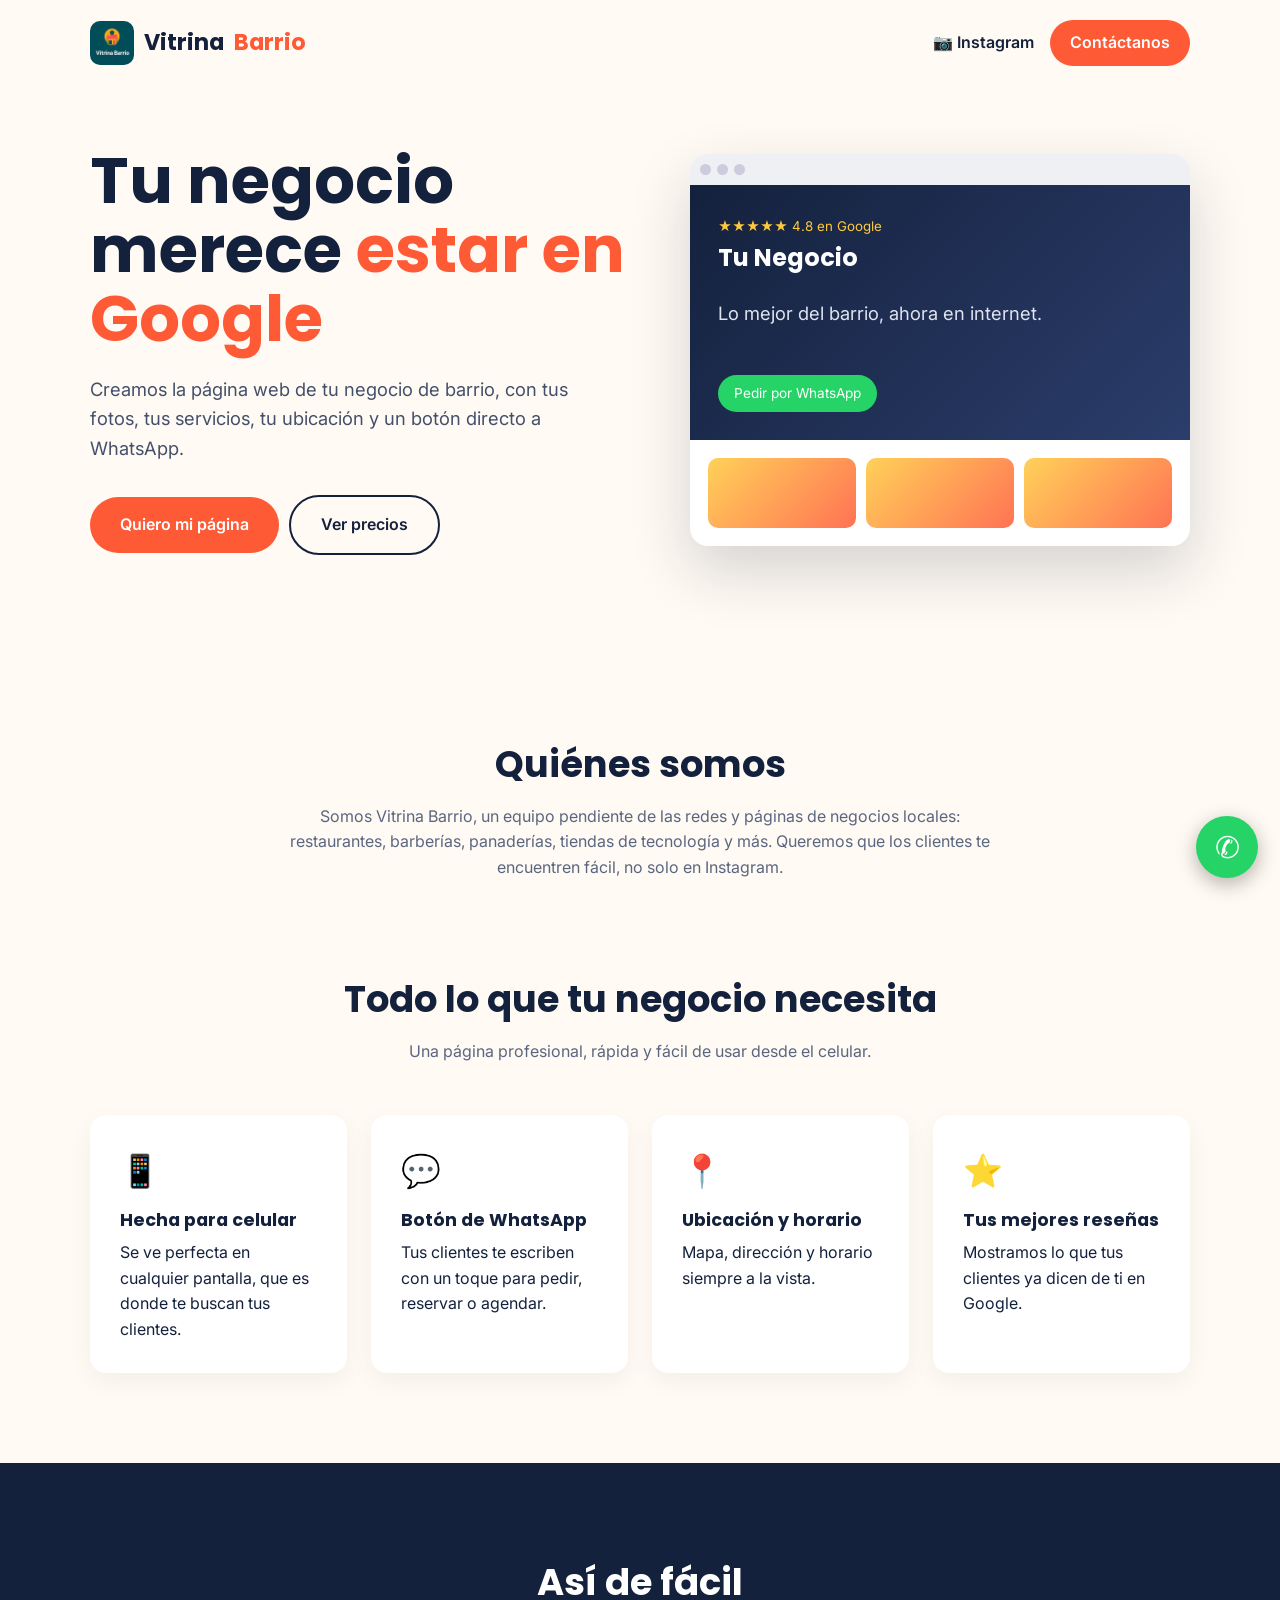
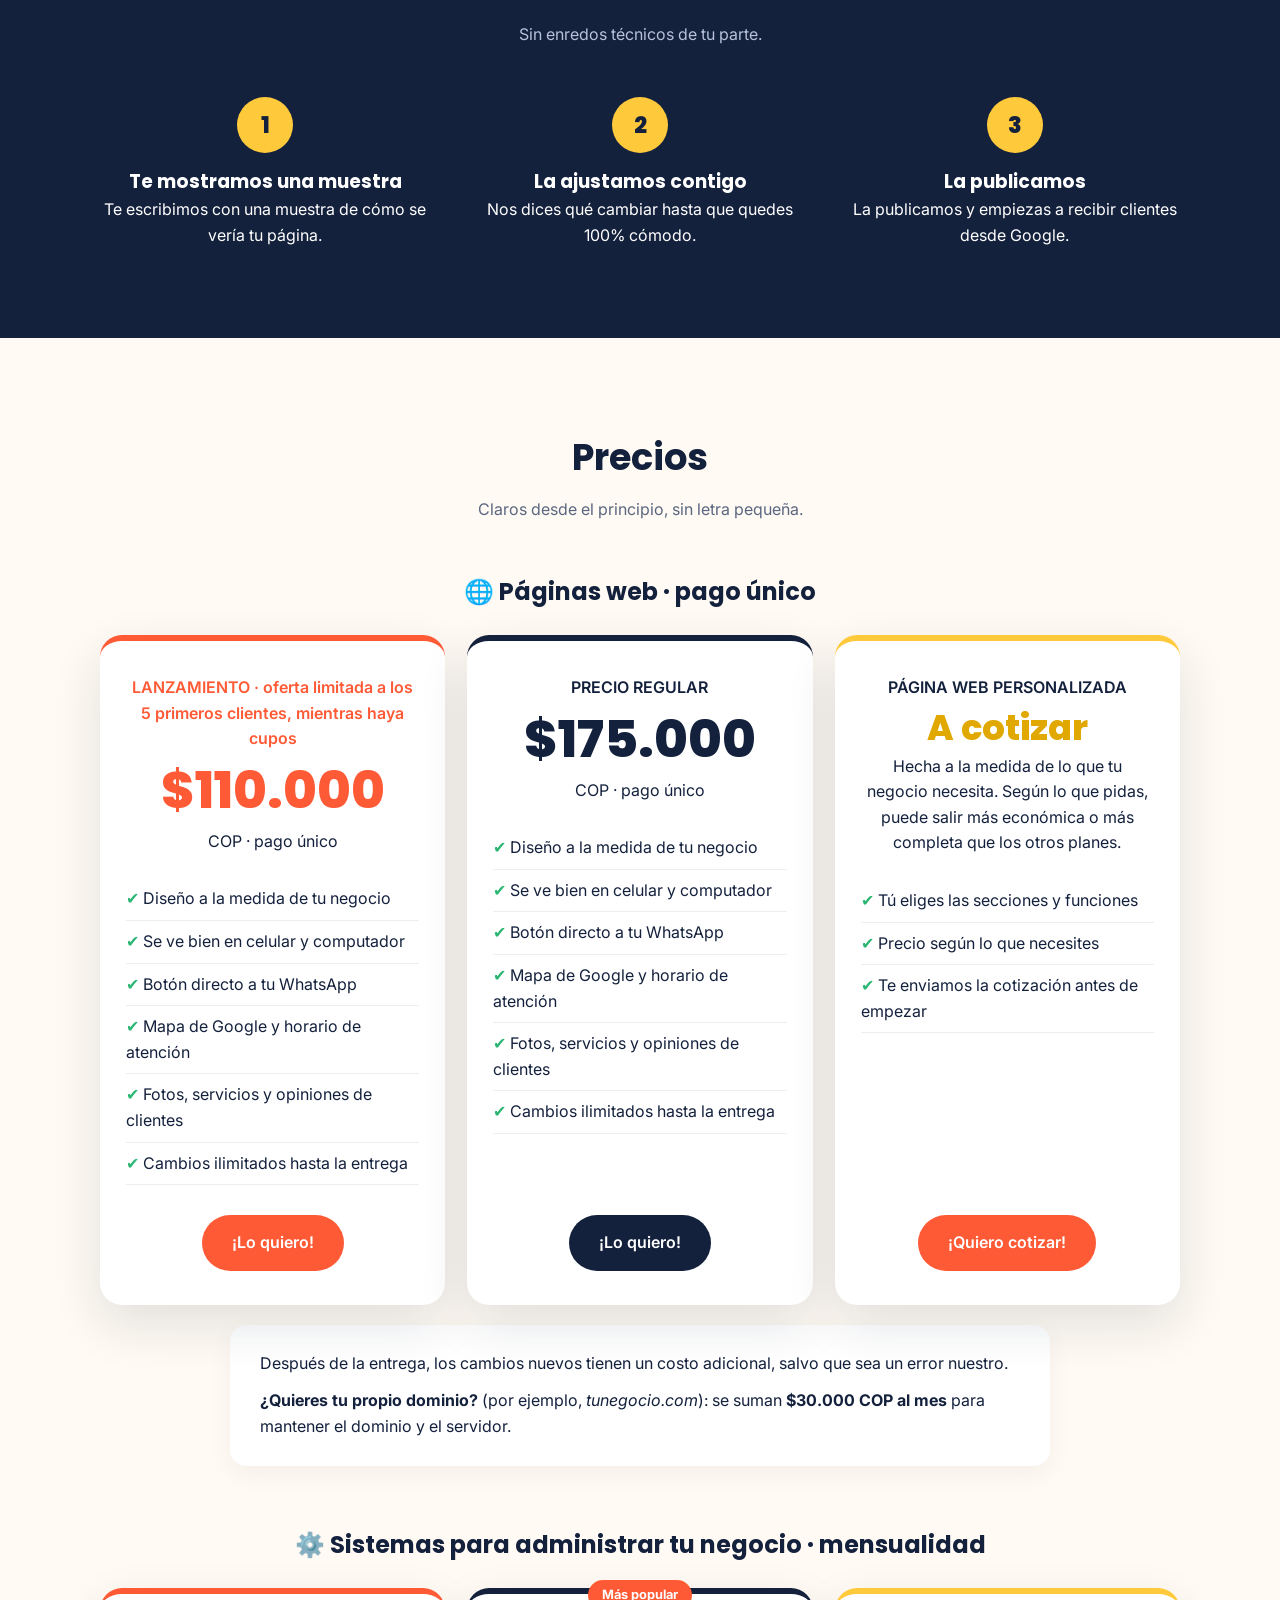
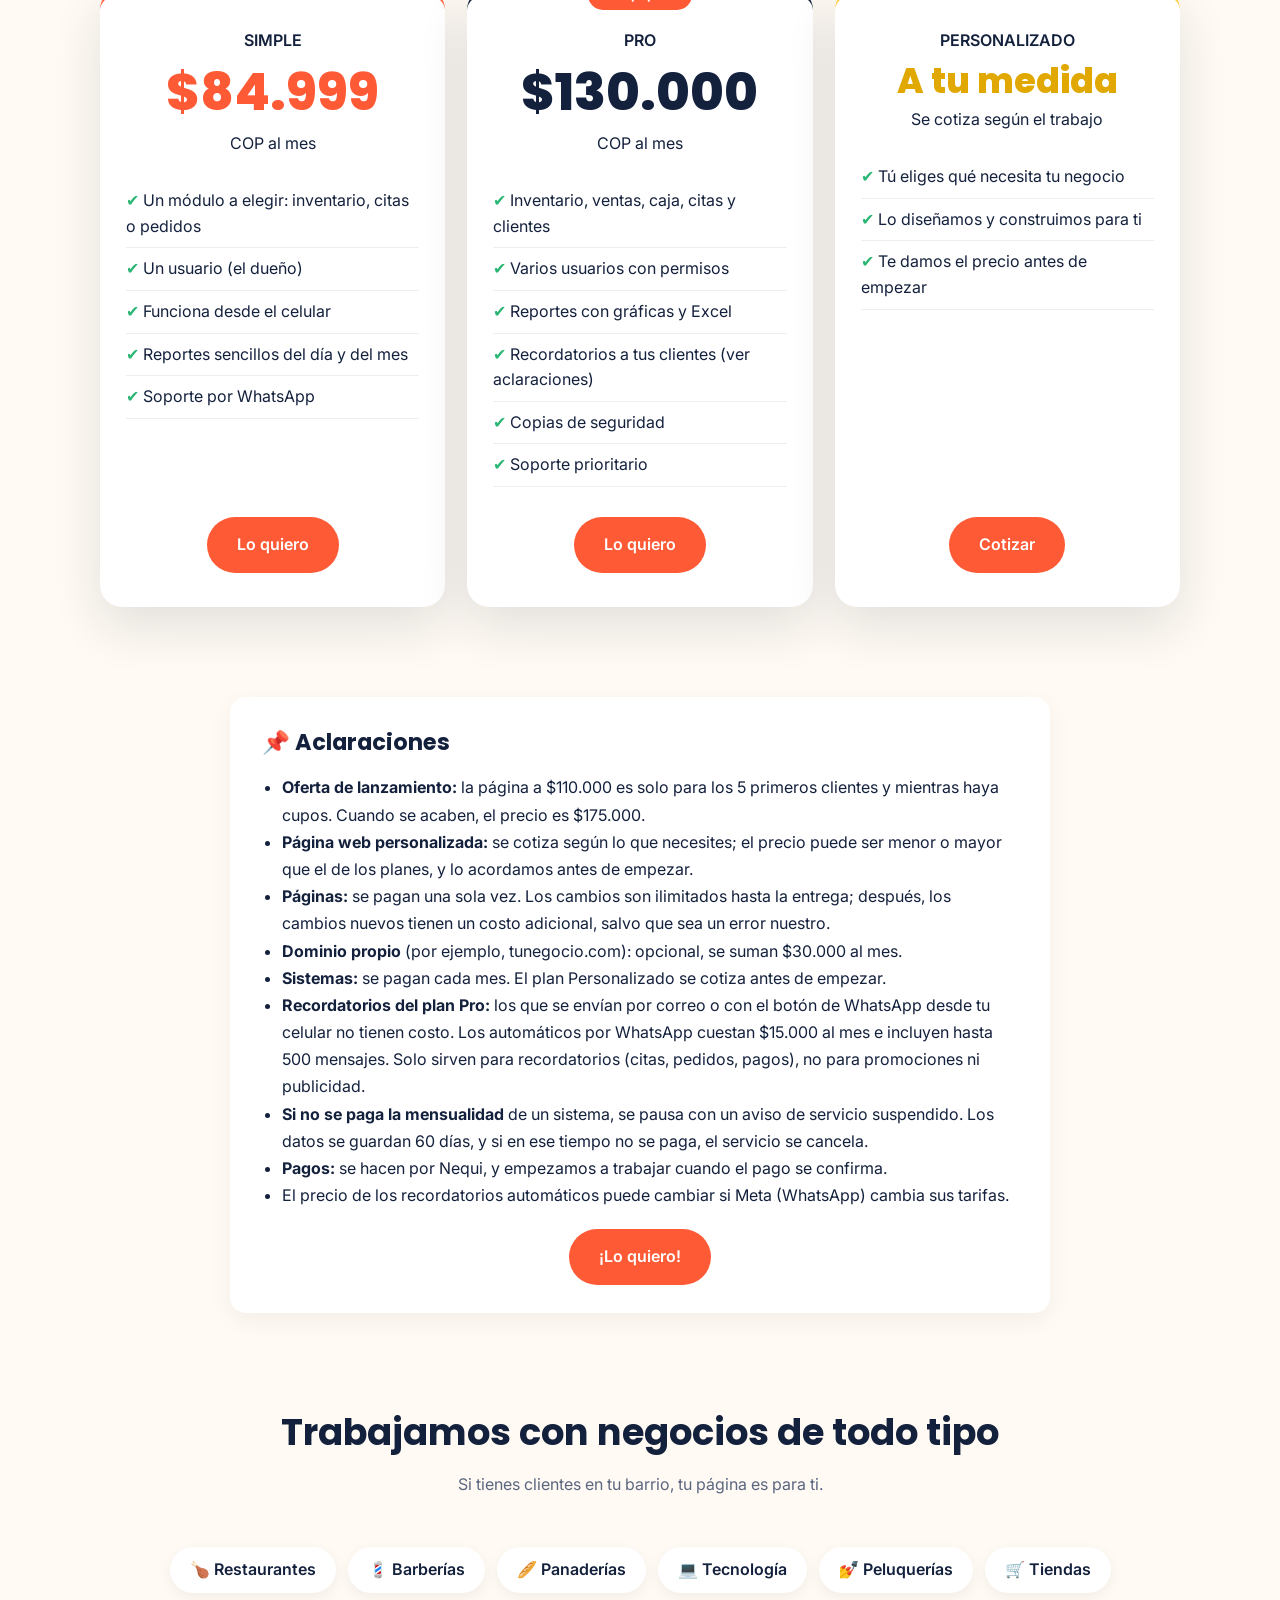
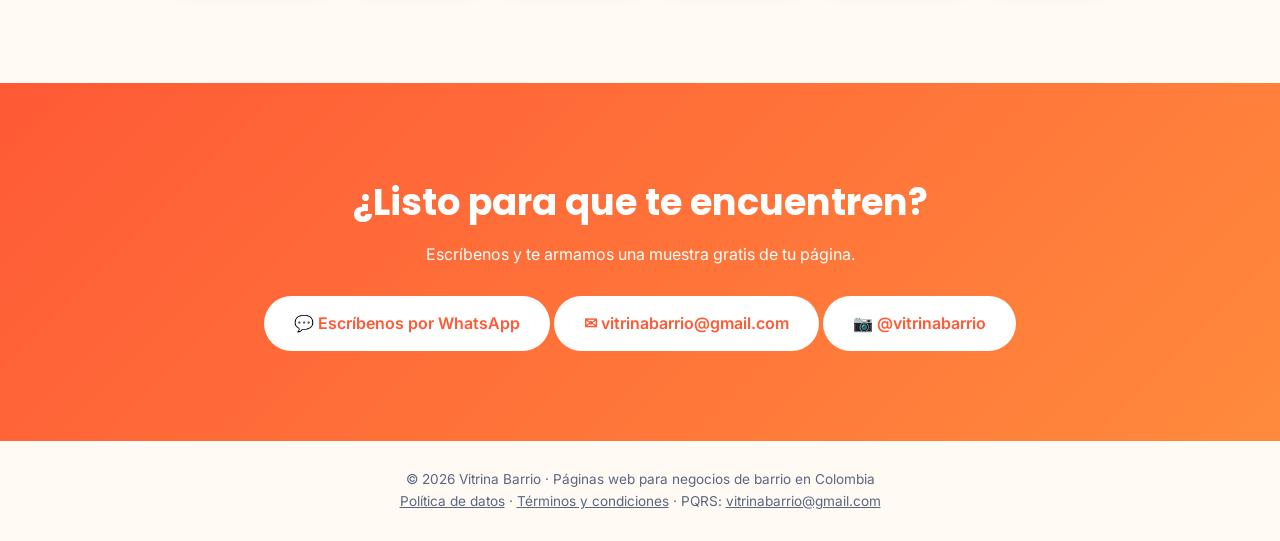
==== index.html @ 3744442f "Agregar plan Página web personalizada (a cotizar)" ====
<!DOCTYPE html><html lang="es"><head><meta charset="utf-8"><meta name="viewport" content="width=device-width,initial-scale=1">
<title>Vitrina Barrio | Páginas web para negocios de barrio</title><link rel="icon" href="[data-uri]">
<link href="https://fonts.googleapis.com/css2?family=Poppins:wght@600;800&family=Inter:wght@400;600&display=swap" rel="stylesheet">
<style>
:root{--p:#ff5a36;--y:#ffc93c;--d:#14213d;--c:#fffaf3}
*{box-sizing:border-box;margin:0;padding:0}body{font-family:Inter,sans-serif;color:var(--d);background:var(--c);line-height:1.6}
h1,h2,h3{font-family:Poppins,sans-serif}
nav{display:flex;justify-content:space-between;align-items:center;padding:20px 7%}nav b{font-family:Poppins;font-size:1.4rem}nav b span{color:var(--p)}
nav a.btn{padding:10px 20px}
.btn{display:inline-block;background:var(--p);color:#fff;padding:15px 30px;border-radius:40px;text-decoration:none;font-weight:600}
.btn.o{background:transparent;color:var(--d);border:2px solid var(--d);margin-left:10px}
.hero{display:grid;grid-template-columns:1.1fr 1fr;gap:50px;align-items:center;padding:60px 7% 90px}
.hero h1{font-size:clamp(2.4rem,5vw,4rem);line-height:1.08}.hero h1 em{font-style:normal;color:var(--p)}
.hero p{font-size:1.15rem;margin:22px 0 32px;color:#44506b;max-width:520px}
.mock{background:#fff;border-radius:18px;box-shadow:0 25px 60px rgba(20,33,61,.18);overflow:hidden}
.bar{background:#eef0f4;padding:10px;display:flex;gap:6px}.bar i{width:11px;height:11px;border-radius:50%;background:#ccd}
.mk{padding:28px;background:linear-gradient(135deg,var(--d),#2b3d6b);color:#fff}.mk h3{font-size:1.5rem}.mk small{color:var(--y)}.mk p{color:#dfe4f0}
.mk .b{display:inline-block;margin-top:14px;background:#25d366;padding:8px 16px;border-radius:20px;font-size:.85rem}
.mrow{display:grid;grid-template-columns:repeat(3,1fr);gap:10px;padding:18px}.mrow div{height:70px;border-radius:10px;background:linear-gradient(135deg,var(--y),var(--p));opacity:.85}
section{padding:90px 7%}h2{font-size:2.3rem;margin-bottom:10px;text-align:center}.sub{text-align:center;color:#5b6680;margin-bottom:50px}
.grid{display:grid;grid-template-columns:repeat(auto-fit,minmax(230px,1fr));gap:24px}
.f{background:#fff;padding:30px;border-radius:16px;box-shadow:0 8px 25px rgba(0,0,0,.05)}.f .ic{font-size:2rem}.f h3{margin:10px 0 6px;font-size:1.1rem}
.steps{background:var(--d);color:#fff}.steps .sub{color:#b8c1d9}.st{text-align:center}.st .n{width:56px;height:56px;margin:0 auto 14px;border-radius:50%;background:var(--y);color:var(--d);font:800 1.4rem Poppins;display:flex;align-items:center;justify-content:center}
.price{max-width:460px;margin:auto;background:#fff;border-radius:22px;padding:44px;text-align:center;box-shadow:0 20px 50px rgba(20,33,61,.12);border-top:6px solid var(--p)}
.price .v{font:800 3.2rem Poppins;color:var(--p)}.price ul{list-style:none;text-align:left;margin:24px 0 30px}.price li{padding:8px 0;border-bottom:1px solid #eee}.price li:before{content:"✔ ";color:#2bb673}
.tags{display:flex;flex-wrap:wrap;gap:12px;justify-content:center}.tags span{background:#fff;padding:10px 20px;border-radius:30px;box-shadow:0 4px 14px rgba(0,0,0,.06);font-weight:600}
.cta{text-align:center;background:linear-gradient(135deg,var(--p),#ff8a3c);color:#fff}.cta h2{color:#fff}.cta .btn{background:#fff;color:var(--p)}
footer{padding:28px 7%;text-align:center;font-size:.85rem;color:#5b6680}
@media(max-width:850px){.hero{grid-template-columns:1fr}}
.sis{display:grid;grid-template-columns:repeat(3,1fr);gap:22px;max-width:1080px;margin:0 auto;align-items:stretch}.sis .price{max-width:none;margin:0;padding:34px 26px;display:flex;flex-direction:column;position:relative}.sis .price ul{flex:1}.sis .price .btn{align-self:center}.pop{position:absolute;top:-14px;left:50%;transform:translateX(-50%);background:var(--p);color:#fff;font-size:.8rem;font-weight:700;padding:5px 14px;border-radius:20px;white-space:nowrap}@media(max-width:860px){.sis{grid-template-columns:1fr;max-width:460px}}
</style></head><body>
<nav><b style="display:flex;align-items:center;gap:10px"><img src="[data-uri]" style="width:44px;height:44px;border-radius:10px">Vitrina<span>Barrio</span></b><span><a href="https://www.instagram.com/vitrinabarrio/" style="margin-right:16px;font-weight:600;color:var(--d);text-decoration:none">📷 Instagram</a><a class="btn" href="https://wa.me/573027742140">Contáctanos</a></span></nav>
<header class="hero"><div><h1>Tu negocio merece <em>estar en Google</em></h1>
<p>Creamos la página web de tu negocio de barrio, con tus fotos, tus servicios, tu ubicación y un botón directo a WhatsApp.</p>
<a class="btn" href="https://wa.me/573027742140?text=Hola%2C%20quiero%20mi%20p%C3%A1gina%20web">Quiero mi página</a><a class="btn o" href="#precios">Ver precios</a></div>
<div class="mock"><div class="bar"><i></i><i></i><i></i></div><div class="mk"><small>★★★★★ 4.8 en Google</small><h3>Tu Negocio</h3><p>Lo mejor del barrio, ahora en internet.</p><span class="b">Pedir por WhatsApp</span></div><div class="mrow"><div></div><div></div><div></div></div></div></header>
<section style="padding-bottom:0"><h2>Quiénes somos</h2><p class="sub" style="max-width:720px;margin:0 auto">Somos Vitrina Barrio, un equipo pendiente de las redes y páginas de negocios locales: restaurantes, barberías, panaderías, tiendas de tecnología y más. Queremos que los clientes te encuentren fácil, no solo en Instagram.</p></section>
<section><h2>Todo lo que tu negocio necesita</h2><p class="sub">Una página profesional, rápida y fácil de usar desde el celular.</p><div class="grid">
<div class="f"><div class="ic">📱</div><h3>Hecha para celular</h3><p>Se ve perfecta en cualquier pantalla, que es donde te buscan tus clientes.</p></div>
<div class="f"><div class="ic">💬</div><h3>Botón de WhatsApp</h3><p>Tus clientes te escriben con un toque para pedir, reservar o agendar.</p></div>
<div class="f"><div class="ic">📍</div><h3>Ubicación y horario</h3><p>Mapa, dirección y horario siempre a la vista.</p></div>
<div class="f"><div class="ic">⭐</div><h3>Tus mejores reseñas</h3><p>Mostramos lo que tus clientes ya dicen de ti en Google.</p></div></div></section>
<section id="como" class="steps"><h2>Así de fácil</h2><p class="sub">Sin enredos técnicos de tu parte.</p><div class="grid">
<div class="st"><div class="n">1</div><h3>Te mostramos una muestra</h3><p>Te escribimos con una muestra de cómo se vería tu página.</p></div>
<div class="st"><div class="n">2</div><h3>La ajustamos contigo</h3><p>Nos dices qué cambiar hasta que quedes 100% cómodo.</p></div>
<div class="st"><div class="n">3</div><h3>La publicamos</h3><p>La publicamos y empiezas a recibir clientes desde Google.</p></div></div></section>
<section id="precios"><h2>Precios</h2><p class="sub">Claros desde el principio, sin letra pequeña.</p>
<h3 style="text-align:center;font-size:1.5rem;margin-bottom:24px">🌐 Páginas web · pago único</h3>
<div class="sis" style="margin:0 auto 20px">
<div class="price"><p style="font-weight:600;color:#ff5a36">LANZAMIENTO · oferta limitada a los 5 primeros clientes, mientras haya cupos</p><div class="v">$110.000</div><p>COP · pago único</p><ul><li>Diseño a la medida de tu negocio</li><li>Se ve bien en celular y computador</li><li>Botón directo a tu WhatsApp</li><li>Mapa de Google y horario de atención</li><li>Fotos, servicios y opiniones de clientes</li><li>Cambios ilimitados hasta la entrega</li></ul><a class="btn" href="https://wa.me/573027742140?text=Hola%2C%20quiero%20la%20p%C3%A1gina%20web%20de%20lanzamiento%20de%20%24110.000">¡Lo quiero!</a></div>
<div class="price" style="border-top-color:#14213d"><p style="font-weight:600">PRECIO REGULAR</p><div class="v" style="color:#14213d">$175.000</div><p>COP · pago único</p><ul><li>Diseño a la medida de tu negocio</li><li>Se ve bien en celular y computador</li><li>Botón directo a tu WhatsApp</li><li>Mapa de Google y horario de atención</li><li>Fotos, servicios y opiniones de clientes</li><li>Cambios ilimitados hasta la entrega</li></ul><a class="btn" style="background:#14213d" href="https://wa.me/573027742140?text=Hola%2C%20quiero%20la%20p%C3%A1gina%20web%20de%20%24175.000">¡Lo quiero!</a></div><div class="price" style="border-top-color:#ffc93c"><p style="font-weight:600">PÁGINA WEB PERSONALIZADA</p><div class="v" style="color:#e0a800;font-size:2.2rem">A cotizar</div><p>Hecha a la medida de lo que tu negocio necesita. Según lo que pidas, puede salir más económica o más completa que los otros planes.</p><ul><li>Tú eliges las secciones y funciones</li><li>Precio según lo que necesites</li><li>Te enviamos la cotización antes de empezar</li></ul><a class="btn" href="https://wa.me/573027742140?text=Hola%2C%20quiero%20cotizar%20una%20p%C3%A1gina%20web%20personalizada%20para%20mi%20negocio">¡Quiero cotizar!</a></div></div>
<div style="max-width:820px;margin:0 auto 60px;background:#fff;border-radius:16px;padding:26px 30px;box-shadow:0 8px 25px rgba(0,0,0,.05)">
<p>Después de la entrega, los cambios nuevos tienen un costo adicional, salvo que sea un error nuestro.</p>
<p style="margin-top:12px"><b>¿Quieres tu propio dominio?</b> (por ejemplo, <i>tunegocio.com</i>): se suman <b>$30.000 COP al mes</b> para mantener el dominio y el servidor.</p></div>
<h3 style="text-align:center;font-size:1.5rem;margin:0 0 24px">⚙️ Sistemas para administrar tu negocio · mensualidad</h3>
<div class="sis">
<div class="price"><p style="font-weight:600">SIMPLE</p><div class="v">$84.999</div><p>COP al mes</p><ul><li>Un módulo a elegir: inventario, citas o pedidos</li><li>Un usuario (el dueño)</li><li>Funciona desde el celular</li><li>Reportes sencillos del día y del mes</li><li>Soporte por WhatsApp</li></ul><a class="btn" href="https://wa.me/573027742140?text=Hola%2C%20quiero%20el%20sistema%20Simple">Lo quiero</a></div>
<div class="price pro" style="border-top-color:#14213d"><span class="pop">Más popular</span><p style="font-weight:600">PRO</p><div class="v" style="color:#14213d">$130.000</div><p>COP al mes</p><ul><li>Inventario, ventas, caja, citas y clientes</li><li>Varios usuarios con permisos</li><li>Reportes con gráficas y Excel</li><li>Recordatorios a tus clientes (ver aclaraciones)</li><li>Copias de seguridad</li><li>Soporte prioritario</li></ul><a class="btn" href="https://wa.me/573027742140?text=Hola%2C%20quiero%20el%20sistema%20Pro">Lo quiero</a></div>
<div class="price" style="border-top-color:#ffc93c"><p style="font-weight:600">PERSONALIZADO</p><div class="v" style="color:#e0a800;font-size:2.2rem">A tu medida</div><p>Se cotiza según el trabajo</p><ul><li>Tú eliges qué necesita tu negocio</li><li>Lo diseñamos y construimos para ti</li><li>Te damos el precio antes de empezar</li></ul><a class="btn" href="https://wa.me/573027742140?text=Hola%2C%20quiero%20un%20sistema%20personalizado">Cotizar</a></div>
</div></section>
<section id="aclaraciones" style="padding-top:0"><div style="max-width:820px;margin:0 auto;background:#fff;border-radius:16px;padding:28px 32px;box-shadow:0 8px 25px rgba(0,0,0,.05)">
<h3 style="font-size:1.4rem;margin-bottom:14px">📌 Aclaraciones</h3><ul style="padding-left:20px;line-height:1.7">
<li><b>Oferta de lanzamiento:</b> la página a $110.000 es solo para los 5 primeros clientes y mientras haya cupos. Cuando se acaben, el precio es $175.000.</li>
<li><b>Página web personalizada:</b> se cotiza según lo que necesites; el precio puede ser menor o mayor que el de los planes, y lo acordamos antes de empezar.</li>
<li><b>Páginas:</b> se pagan una sola vez. Los cambios son ilimitados hasta la entrega; después, los cambios nuevos tienen un costo adicional, salvo que sea un error nuestro.</li>
<li><b>Dominio propio</b> (por ejemplo, tunegocio.com): opcional, se suman $30.000 al mes.</li>
<li><b>Sistemas:</b> se pagan cada mes. El plan Personalizado se cotiza antes de empezar.</li>
<li><b>Recordatorios del plan Pro:</b> los que se envían por correo o con el botón de WhatsApp desde tu celular no tienen costo. Los automáticos por WhatsApp cuestan $15.000 al mes e incluyen hasta 500 mensajes. Solo sirven para recordatorios (citas, pedidos, pagos), no para promociones ni publicidad.</li>
<li><b>Si no se paga la mensualidad</b> de un sistema, se pausa con un aviso de servicio suspendido. Los datos se guardan 60 días, y si en ese tiempo no se paga, el servicio se cancela.</li>
<li><b>Pagos:</b> se hacen por Nequi, y empezamos a trabajar cuando el pago se confirma.</li>
<li>El precio de los recordatorios automáticos puede cambiar si Meta (WhatsApp) cambia sus tarifas.</li>
</ul><div style="text-align:center;margin-top:20px"><a class="btn" href="https://wa.me/573027742140?text=Hola%2C%20quiero%20mi%20p%C3%A1gina%20web">¡Lo quiero!</a></div></div></section>

<section style="padding-top:0"><h2>Trabajamos con negocios de todo tipo</h2><p class="sub">Si tienes clientes en tu barrio, tu página es para ti.</p><div class="tags">
<span>🍗 Restaurantes</span><span>💈 Barberías</span><span>🥖 Panaderías</span><span>💻 Tecnología</span><span>💅 Peluquerías</span><span>🛒 Tiendas</span></div></section>
<section class="cta"><h2>¿Listo para que te encuentren?</h2><p style="margin:10px 0 28px">Escríbenos y te armamos una muestra gratis de tu página.</p><a class="btn" href="https://wa.me/573027742140?text=Hola%2C%20quiero%20mi%20p%C3%A1gina%20web">💬 Escríbenos por WhatsApp</a> <a class="btn" href="mailto:vitrinabarrio@gmail.com">✉ vitrinabarrio@gmail.com</a> <a class="btn" href="https://www.instagram.com/vitrinabarrio/">📷 @vitrinabarrio</a></section>
<footer>© 2026 Vitrina Barrio · Páginas web para negocios de barrio en Colombia<br><a href="privacidad.html" style="color:inherit">Política de datos</a> · <a href="terminos.html" style="color:inherit">Términos y condiciones</a> · PQRS: <a href="mailto:vitrinabarrio@gmail.com" style="color:inherit">vitrinabarrio@gmail.com</a></footer>
<a href="https://wa.me/573027742140?text=Hola%2C%20quiero%20mi%20p%C3%A1gina%20web" aria-label="WhatsApp" style="position:fixed;right:22px;bottom:22px;background:#25d366;color:#fff;width:62px;height:62px;border-radius:50%;display:flex;align-items:center;justify-content:center;font-size:30px;text-decoration:none;box-shadow:0 6px 20px rgba(0,0,0,.3)">✆</a></body></html>
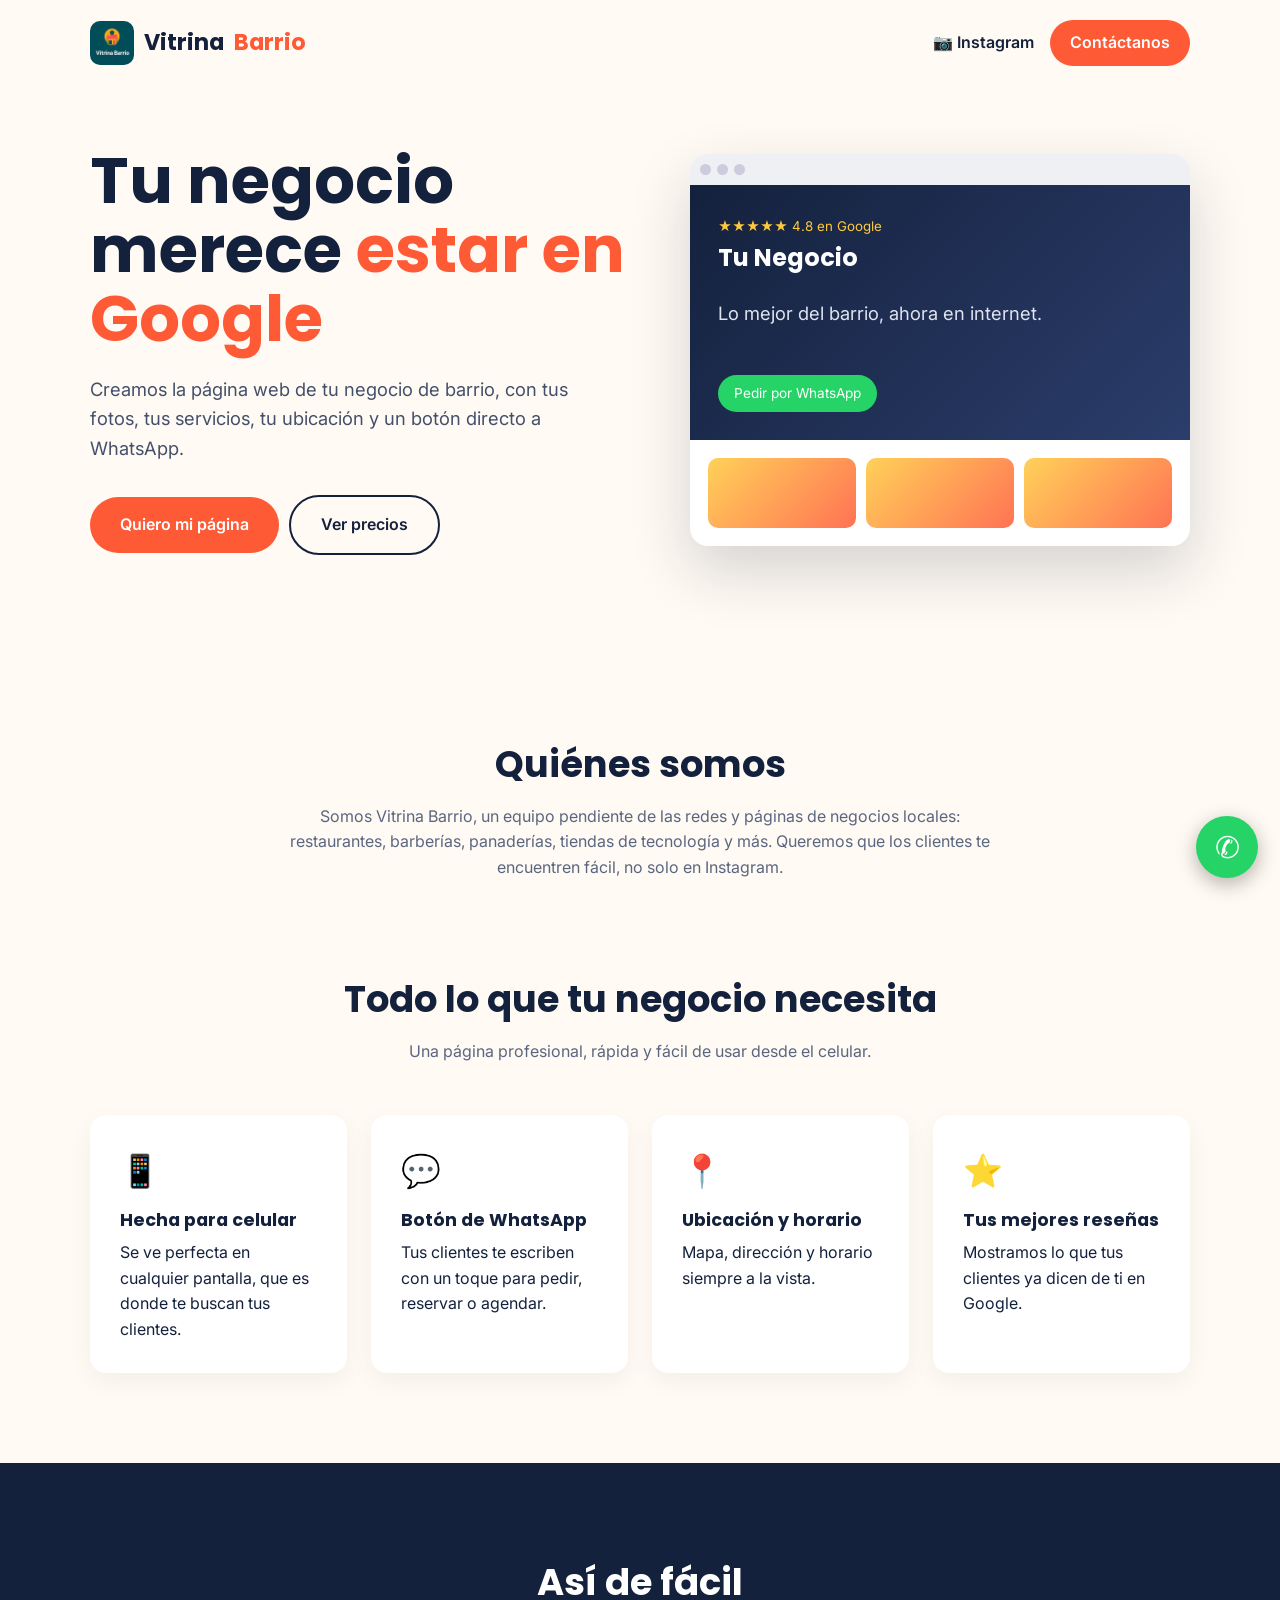
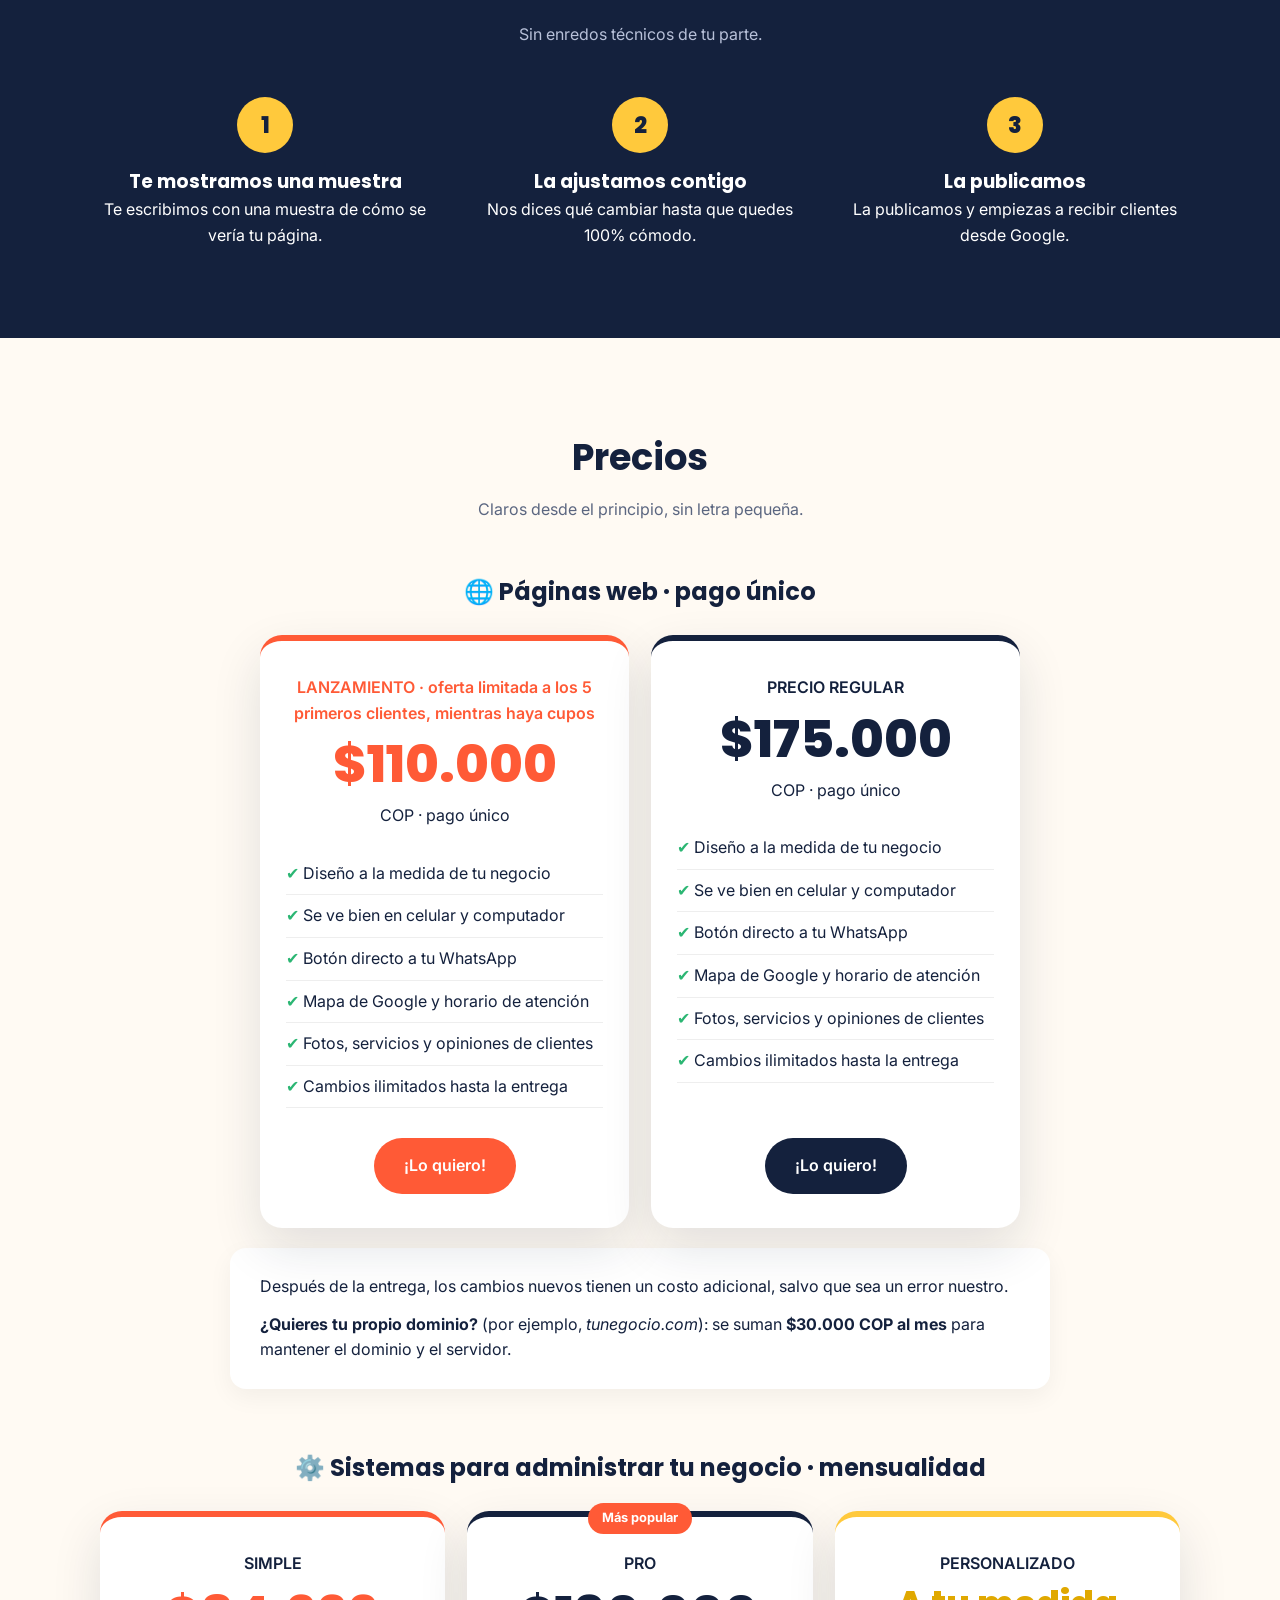
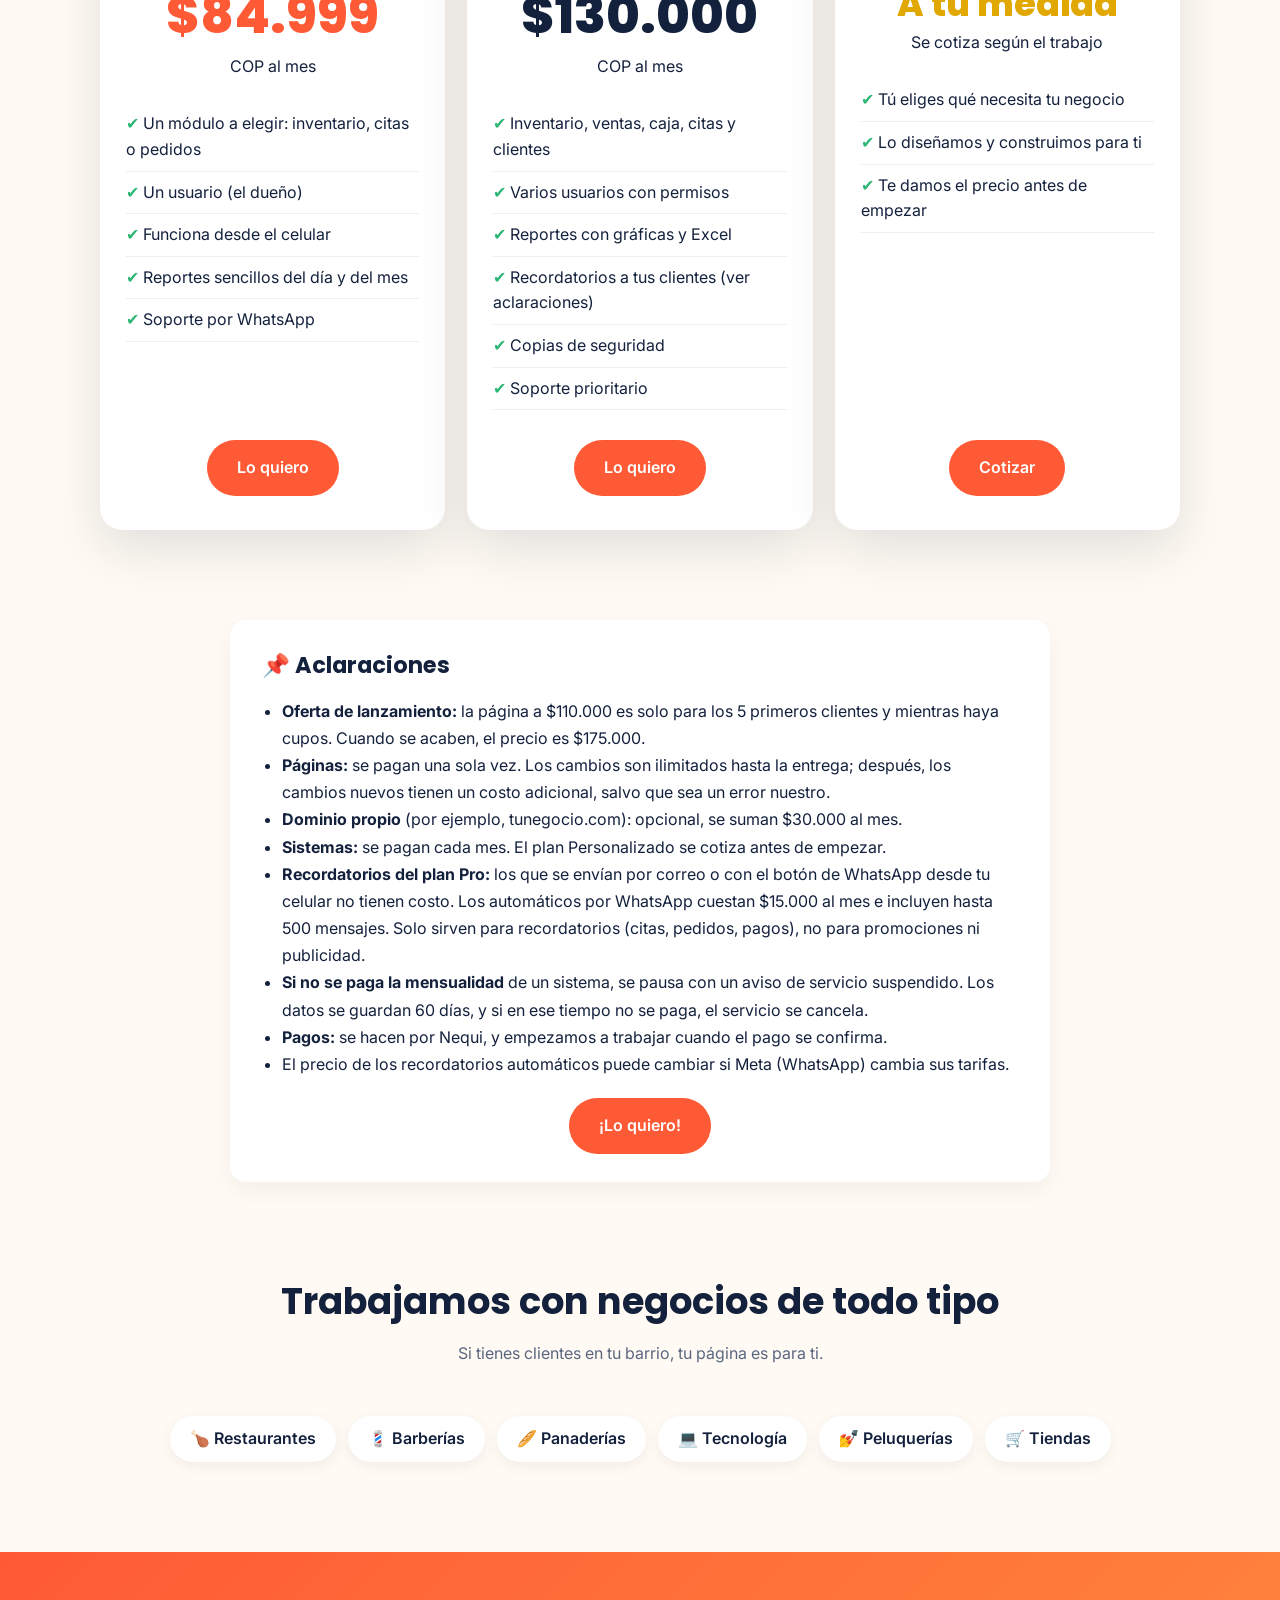
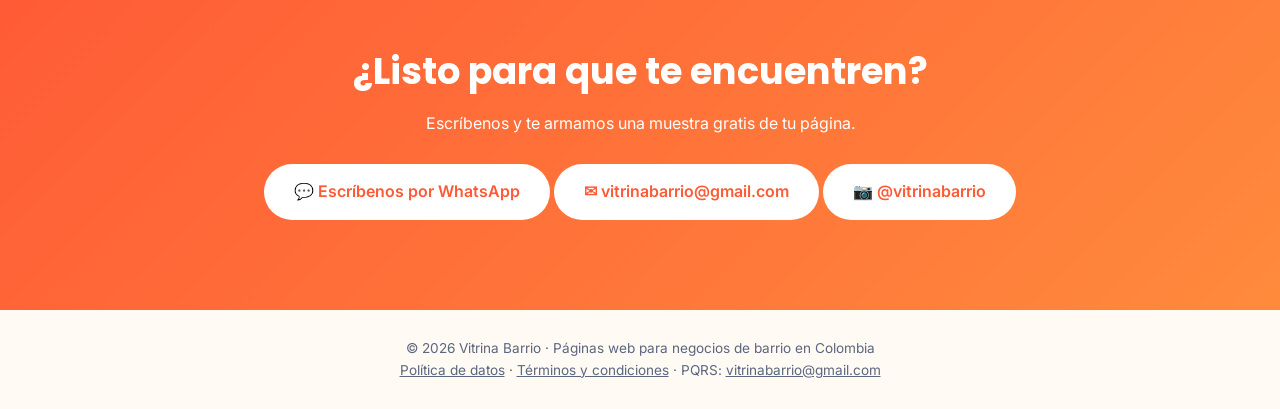
==== commit a45894c2: "Quitar plan 'Página web personalizada' y ajustar precios web a 2 columnas" ====
--- a/index.html
+++ b/index.html
@@ -27,7 +27,7 @@
 .cta{text-align:center;background:linear-gradient(135deg,var(--p),#ff8a3c);color:#fff}.cta h2{color:#fff}.cta .btn{background:#fff;color:var(--p)}
 footer{padding:28px 7%;text-align:center;font-size:.85rem;color:#5b6680}
 @media(max-width:850px){.hero{grid-template-columns:1fr}}
-.sis{display:grid;grid-template-columns:repeat(3,1fr);gap:22px;max-width:1080px;margin:0 auto;align-items:stretch}.sis .price{max-width:none;margin:0;padding:34px 26px;display:flex;flex-direction:column;position:relative}.sis .price ul{flex:1}.sis .price .btn{align-self:center}.pop{position:absolute;top:-14px;left:50%;transform:translateX(-50%);background:var(--p);color:#fff;font-size:.8rem;font-weight:700;padding:5px 14px;border-radius:20px;white-space:nowrap}@media(max-width:860px){.sis{grid-template-columns:1fr;max-width:460px}}
+.sis{display:grid;grid-template-columns:repeat(3,1fr);gap:22px;max-width:1080px;margin:0 auto;align-items:stretch}.sis .price{max-width:none;margin:0;padding:34px 26px;display:flex;flex-direction:column;position:relative}.sis .price ul{flex:1}.sis .price .btn{align-self:center}.pop{position:absolute;top:-14px;left:50%;transform:translateX(-50%);background:var(--p);color:#fff;font-size:.8rem;font-weight:700;padding:5px 14px;border-radius:20px;white-space:nowrap}.sis2{grid-template-columns:repeat(2,1fr);max-width:760px}@media(max-width:860px){.sis,.sis2{grid-template-columns:1fr;max-width:460px}}
 </style></head><body>
 <nav><b style="display:flex;align-items:center;gap:10px"><img src="[data-uri]" style="width:44px;height:44px;border-radius:10px">Vitrina<span>Barrio</span></b><span><a href="https://www.instagram.com/vitrinabarrio/" style="margin-right:16px;font-weight:600;color:var(--d);text-decoration:none">📷 Instagram</a><a class="btn" href="https://wa.me/573027742140">Contáctanos</a></span></nav>
 <header class="hero"><div><h1>Tu negocio merece <em>estar en Google</em></h1>
@@ -46,9 +46,9 @@
 <div class="st"><div class="n">3</div><h3>La publicamos</h3><p>La publicamos y empiezas a recibir clientes desde Google.</p></div></div></section>
 <section id="precios"><h2>Precios</h2><p class="sub">Claros desde el principio, sin letra pequeña.</p>
 <h3 style="text-align:center;font-size:1.5rem;margin-bottom:24px">🌐 Páginas web · pago único</h3>
-<div class="sis" style="margin:0 auto 20px">
+<div class="sis sis2" style="margin:0 auto 20px">
 <div class="price"><p style="font-weight:600;color:#ff5a36">LANZAMIENTO · oferta limitada a los 5 primeros clientes, mientras haya cupos</p><div class="v">$110.000</div><p>COP · pago único</p><ul><li>Diseño a la medida de tu negocio</li><li>Se ve bien en celular y computador</li><li>Botón directo a tu WhatsApp</li><li>Mapa de Google y horario de atención</li><li>Fotos, servicios y opiniones de clientes</li><li>Cambios ilimitados hasta la entrega</li></ul><a class="btn" href="https://wa.me/573027742140?text=Hola%2C%20quiero%20la%20p%C3%A1gina%20web%20de%20lanzamiento%20de%20%24110.000">¡Lo quiero!</a></div>
-<div class="price" style="border-top-color:#14213d"><p style="font-weight:600">PRECIO REGULAR</p><div class="v" style="color:#14213d">$175.000</div><p>COP · pago único</p><ul><li>Diseño a la medida de tu negocio</li><li>Se ve bien en celular y computador</li><li>Botón directo a tu WhatsApp</li><li>Mapa de Google y horario de atención</li><li>Fotos, servicios y opiniones de clientes</li><li>Cambios ilimitados hasta la entrega</li></ul><a class="btn" style="background:#14213d" href="https://wa.me/573027742140?text=Hola%2C%20quiero%20la%20p%C3%A1gina%20web%20de%20%24175.000">¡Lo quiero!</a></div><div class="price" style="border-top-color:#ffc93c"><p style="font-weight:600">PÁGINA WEB PERSONALIZADA</p><div class="v" style="color:#e0a800;font-size:2.2rem">A cotizar</div><p>Hecha a la medida de lo que tu negocio necesita. Según lo que pidas, puede salir más económica o más completa que los otros planes.</p><ul><li>Tú eliges las secciones y funciones</li><li>Precio según lo que necesites</li><li>Te enviamos la cotización antes de empezar</li></ul><a class="btn" href="https://wa.me/573027742140?text=Hola%2C%20quiero%20cotizar%20una%20p%C3%A1gina%20web%20personalizada%20para%20mi%20negocio">¡Quiero cotizar!</a></div></div>
+<div class="price" style="border-top-color:#14213d"><p style="font-weight:600">PRECIO REGULAR</p><div class="v" style="color:#14213d">$175.000</div><p>COP · pago único</p><ul><li>Diseño a la medida de tu negocio</li><li>Se ve bien en celular y computador</li><li>Botón directo a tu WhatsApp</li><li>Mapa de Google y horario de atención</li><li>Fotos, servicios y opiniones de clientes</li><li>Cambios ilimitados hasta la entrega</li></ul><a class="btn" style="background:#14213d" href="https://wa.me/573027742140?text=Hola%2C%20quiero%20la%20p%C3%A1gina%20web%20de%20%24175.000">¡Lo quiero!</a></div></div>
 <div style="max-width:820px;margin:0 auto 60px;background:#fff;border-radius:16px;padding:26px 30px;box-shadow:0 8px 25px rgba(0,0,0,.05)">
 <p>Después de la entrega, los cambios nuevos tienen un costo adicional, salvo que sea un error nuestro.</p>
 <p style="margin-top:12px"><b>¿Quieres tu propio dominio?</b> (por ejemplo, <i>tunegocio.com</i>): se suman <b>$30.000 COP al mes</b> para mantener el dominio y el servidor.</p></div>
@@ -61,7 +61,6 @@
 <section id="aclaraciones" style="padding-top:0"><div style="max-width:820px;margin:0 auto;background:#fff;border-radius:16px;padding:28px 32px;box-shadow:0 8px 25px rgba(0,0,0,.05)">
 <h3 style="font-size:1.4rem;margin-bottom:14px">📌 Aclaraciones</h3><ul style="padding-left:20px;line-height:1.7">
 <li><b>Oferta de lanzamiento:</b> la página a $110.000 es solo para los 5 primeros clientes y mientras haya cupos. Cuando se acaben, el precio es $175.000.</li>
-<li><b>Página web personalizada:</b> se cotiza según lo que necesites; el precio puede ser menor o mayor que el de los planes, y lo acordamos antes de empezar.</li>
 <li><b>Páginas:</b> se pagan una sola vez. Los cambios son ilimitados hasta la entrega; después, los cambios nuevos tienen un costo adicional, salvo que sea un error nuestro.</li>
 <li><b>Dominio propio</b> (por ejemplo, tunegocio.com): opcional, se suman $30.000 al mes.</li>
 <li><b>Sistemas:</b> se pagan cada mes. El plan Personalizado se cotiza antes de empezar.</li>
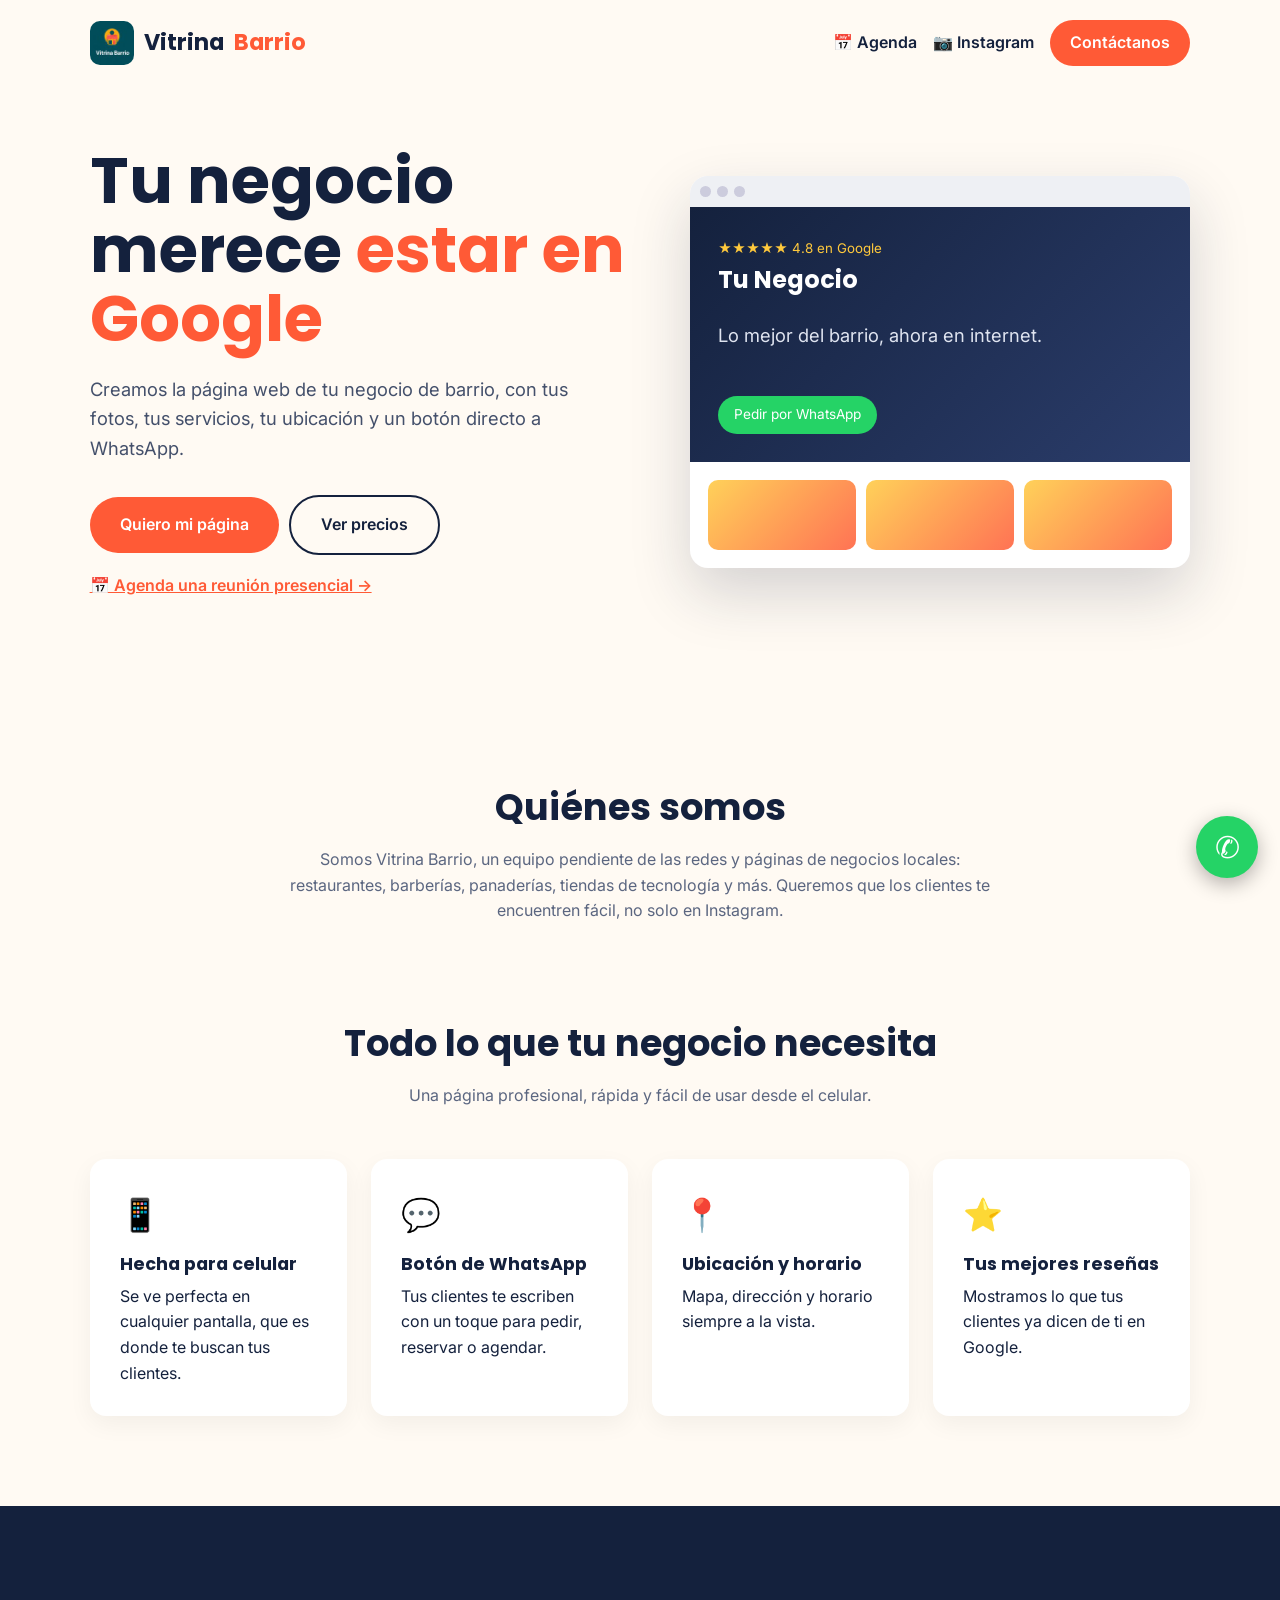
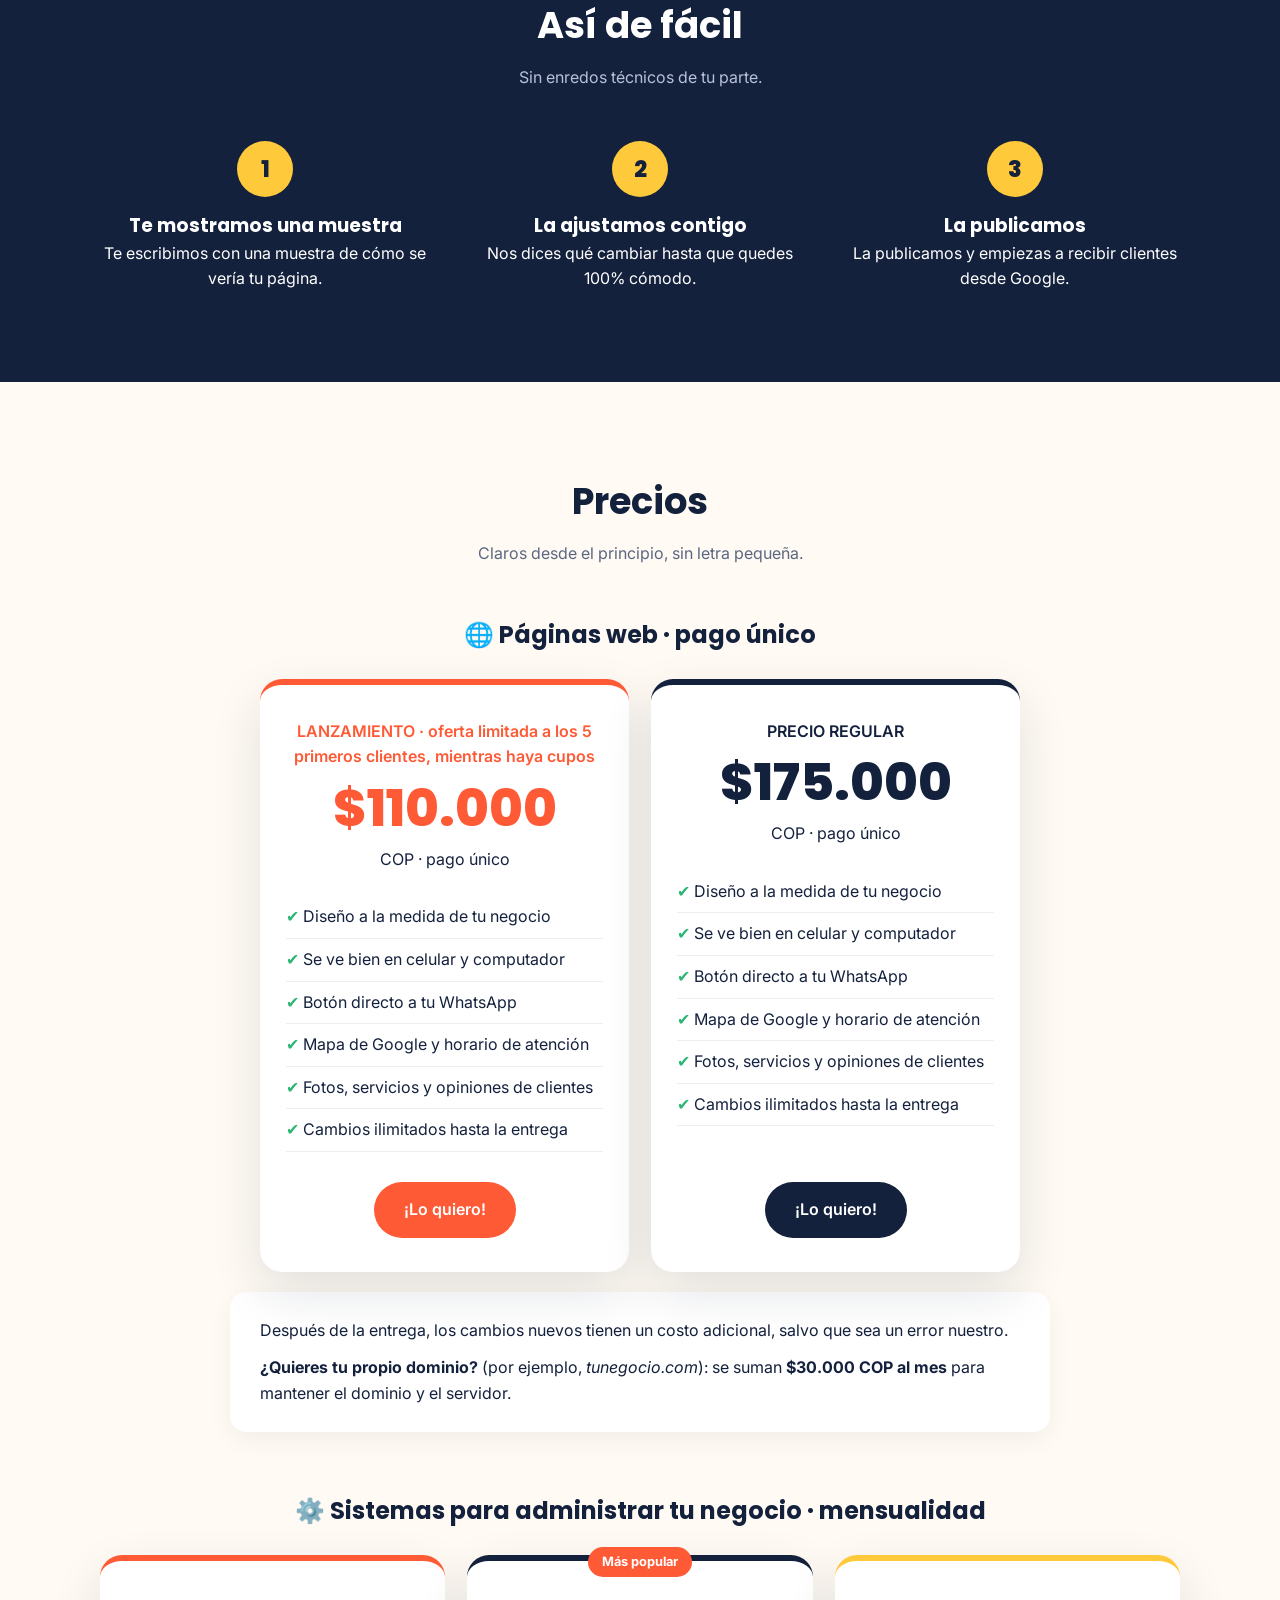
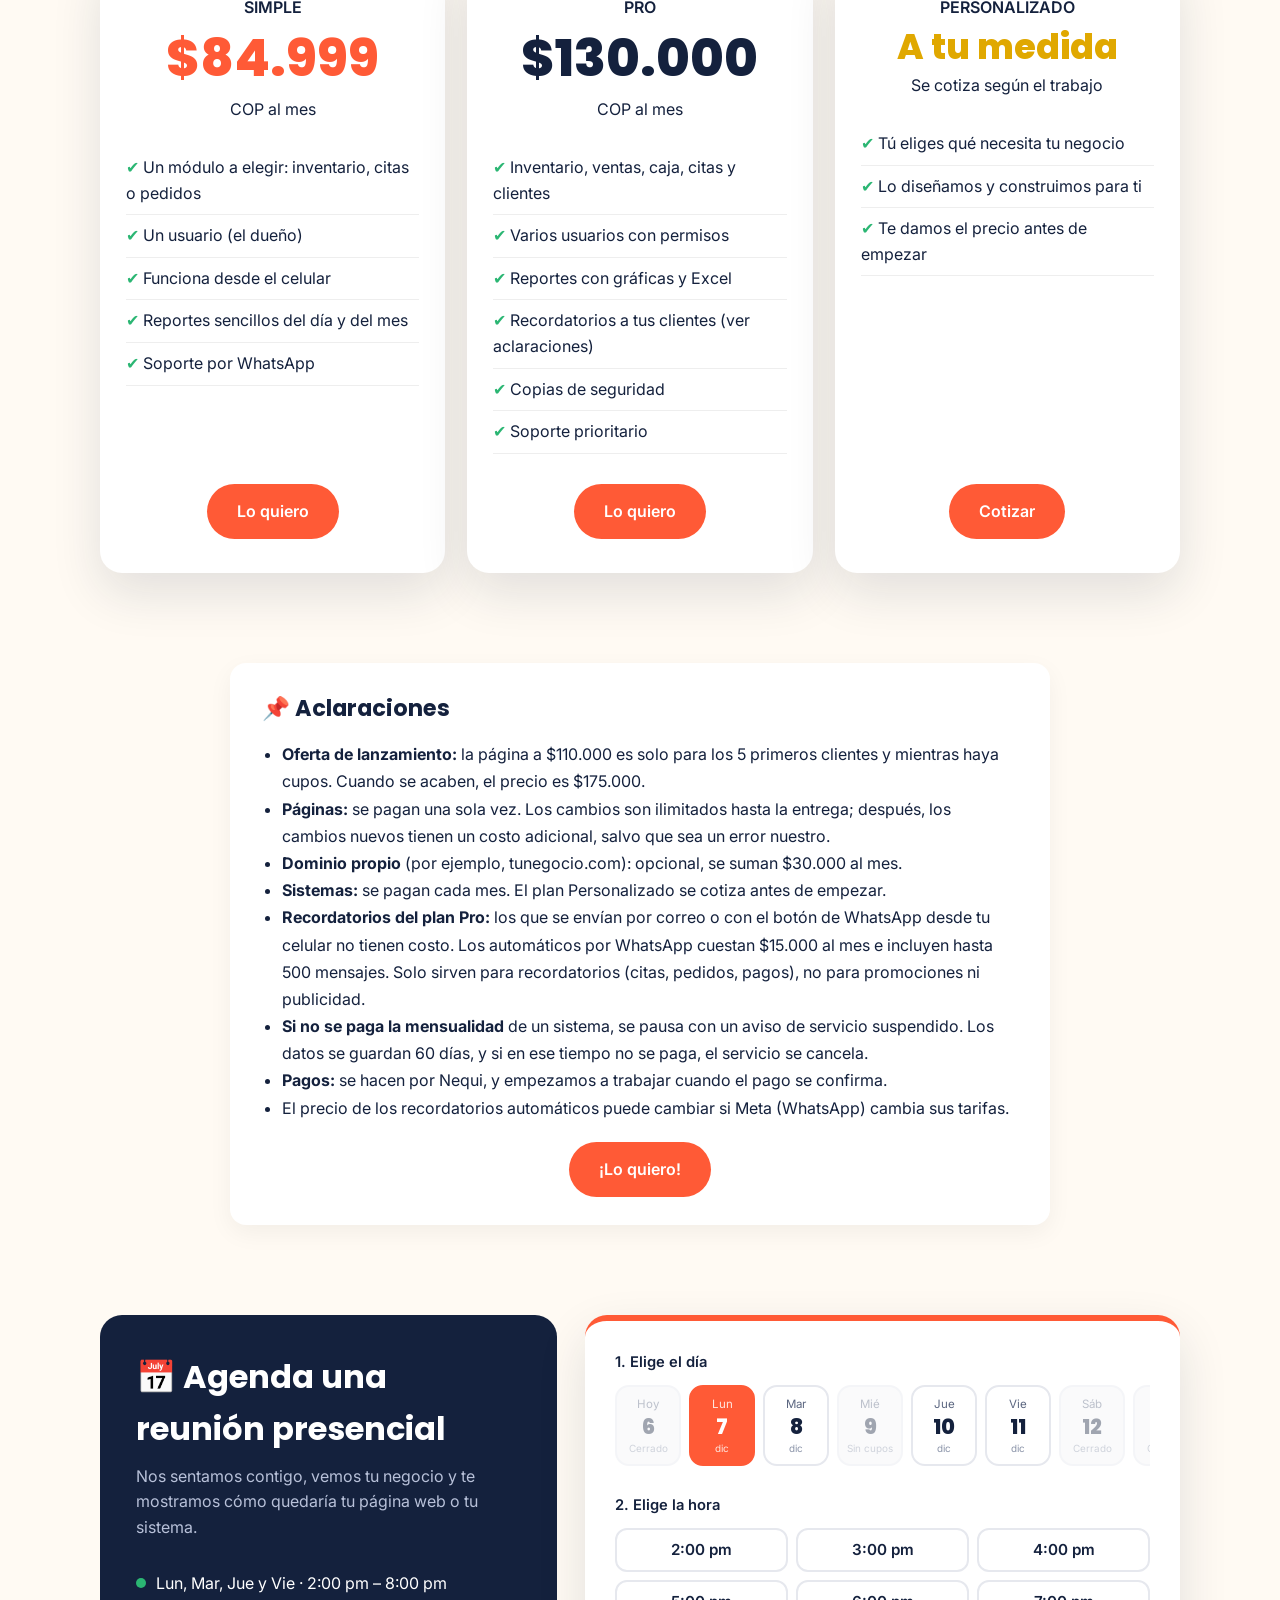
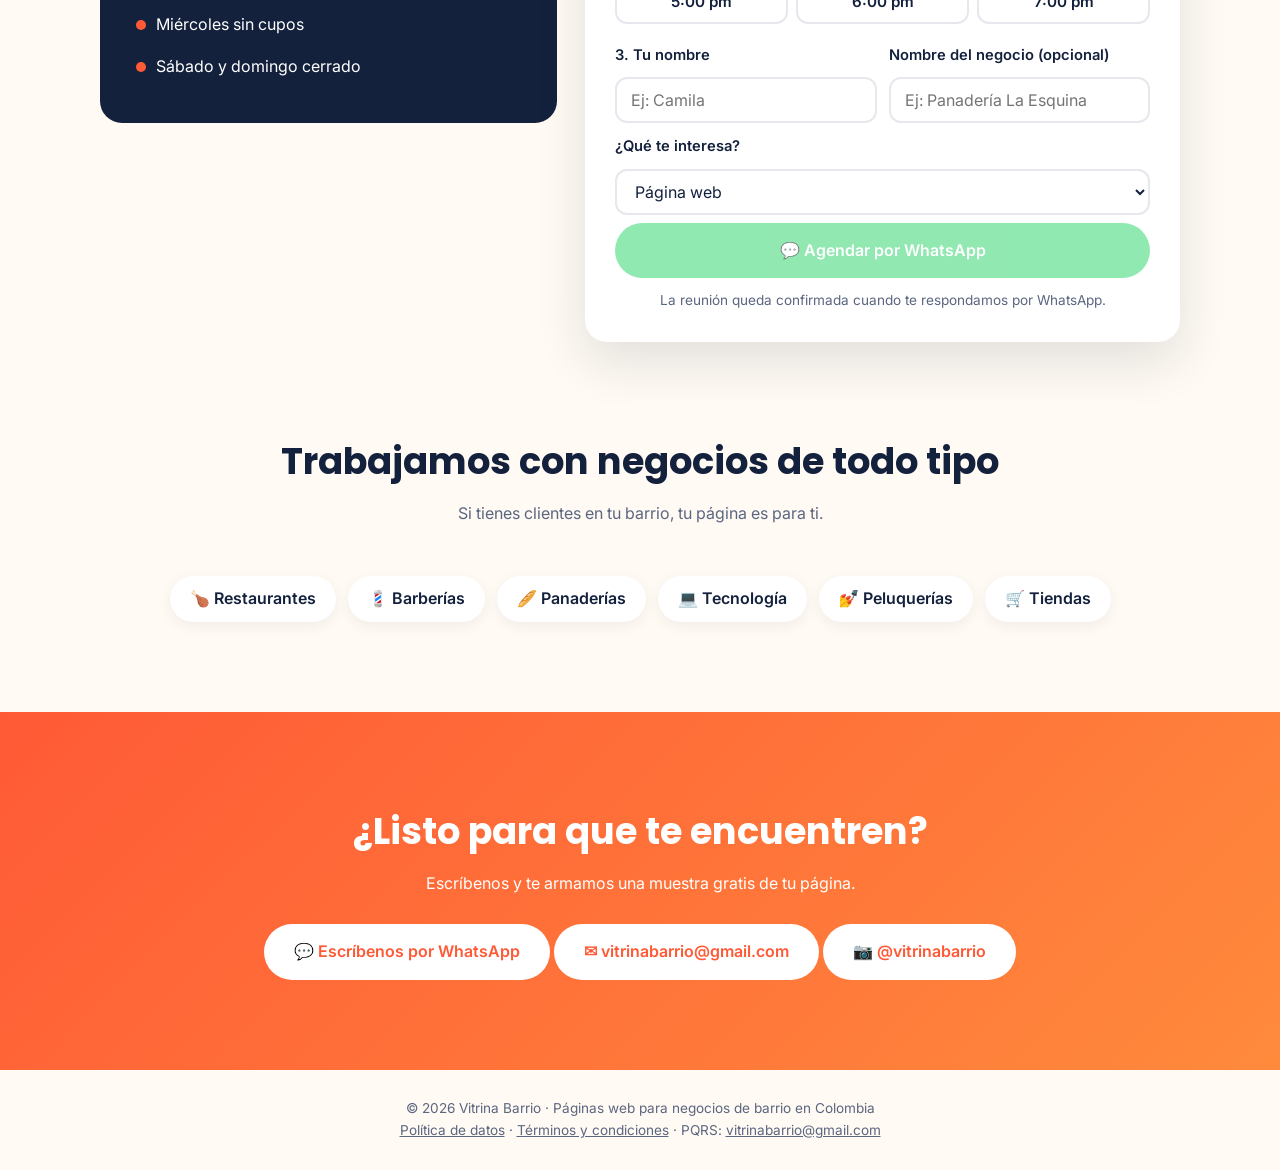
==== commit dc71b736: "Agenda presencial en Vitrina Barrio; se quita de zapatería" ====
--- a/index.html
+++ b/index.html
@@ -28,11 +28,31 @@
 footer{padding:28px 7%;text-align:center;font-size:.85rem;color:#5b6680}
 @media(max-width:850px){.hero{grid-template-columns:1fr}}
 .sis{display:grid;grid-template-columns:repeat(3,1fr);gap:22px;max-width:1080px;margin:0 auto;align-items:stretch}.sis .price{max-width:none;margin:0;padding:34px 26px;display:flex;flex-direction:column;position:relative}.sis .price ul{flex:1}.sis .price .btn{align-self:center}.pop{position:absolute;top:-14px;left:50%;transform:translateX(-50%);background:var(--p);color:#fff;font-size:.8rem;font-weight:700;padding:5px 14px;border-radius:20px;white-space:nowrap}.sis2{grid-template-columns:repeat(2,1fr);max-width:760px}@media(max-width:860px){.sis,.sis2{grid-template-columns:1fr;max-width:460px}}
+.ag{display:grid;grid-template-columns:1fr 1.3fr;gap:28px;max-width:1080px;margin:0 auto;align-items:start}
+.agi{background:var(--d);color:#fff;border-radius:22px;padding:36px}.agi h2{text-align:left;color:#fff;font-size:2rem}.agi p{color:#b8c1d9}
+.sch{list-style:none;margin-top:22px}.sch li{padding:8px 0;display:flex;gap:10px;align-items:center}.sch li:before{content:"";width:10px;height:10px;border-radius:50%;background:#2bb673;flex:none}.sch li.no:before{background:var(--p)}
+.agf{background:#fff;border-radius:22px;padding:30px;box-shadow:0 20px 50px rgba(20,33,61,.12);border-top:6px solid var(--p);min-width:0}
+.agl{display:block;font-weight:600;font-size:.92rem;margin:0 0 10px}
+.days{display:flex;gap:8px;overflow-x:auto;padding-bottom:8px;margin-bottom:20px;scroll-snap-type:x mandatory}
+.day{flex:none;scroll-snap-align:start;width:66px;padding:10px 0;border-radius:14px;border:2px solid #e6e8ee;background:#fff;color:var(--d);font-family:inherit;cursor:pointer;text-align:center;transition:.15s}
+.day small{display:block;font-size:.72rem;color:#5b6680;text-transform:capitalize}.day b{display:block;font:800 1.3rem Poppins}.day em{display:block;font-style:normal;font-size:.62rem;color:#8a93a8;min-height:12px}
+.day[aria-pressed=true]{background:var(--p);border-color:var(--p);color:#fff}.day[aria-pressed=true] small,.day[aria-pressed=true] em{color:#ffe7e0}
+.day:disabled{opacity:.4;cursor:not-allowed;background:#f3f4f7}
+.slots{display:grid;grid-template-columns:repeat(3,1fr);gap:8px;margin-bottom:20px}
+.slot{height:44px;border-radius:12px;border:2px solid #e6e8ee;background:#fff;color:var(--d);font:600 .95rem Inter,sans-serif;cursor:pointer;transition:.15s}
+.slot:hover,.day:hover:not(:disabled){border-color:var(--p)}.slot[aria-pressed=true]{background:var(--y);border-color:var(--y)}
+.agempty{grid-column:1/-1;color:#5b6680;padding:12px;border:2px dashed #e6e8ee;border-radius:12px;text-align:center}
+.agr{display:grid;grid-template-columns:1fr 1fr;gap:12px;margin-bottom:12px}
+.agin{width:100%;height:46px;border-radius:12px;border:2px solid #e6e8ee;padding:0 14px;font:1rem Inter,sans-serif;color:var(--d);background:#fff;outline:none}.agin:focus{border-color:var(--p)}
+#agBtn{display:block;text-align:center;background:#25d366;margin-top:8px}#agBtn[aria-disabled=true]{opacity:.5;pointer-events:none}
+.agnote{font-size:.85rem;color:#5b6680;text-align:center;margin-top:12px}
+@media(max-width:860px){.ag{grid-template-columns:1fr;max-width:560px}}
+@media(max-width:560px){.agr{grid-template-columns:1fr}.agf{padding:22px}.agi{padding:28px}nav{flex-wrap:wrap;gap:10px}}
 </style></head><body>
-<nav><b style="display:flex;align-items:center;gap:10px"><img src="[data-uri]" style="width:44px;height:44px;border-radius:10px">Vitrina<span>Barrio</span></b><span><a href="https://www.instagram.com/vitrinabarrio/" style="margin-right:16px;font-weight:600;color:var(--d);text-decoration:none">📷 Instagram</a><a class="btn" href="https://wa.me/573027742140">Contáctanos</a></span></nav>
+<nav><b style="display:flex;align-items:center;gap:10px"><img src="[data-uri]" style="width:44px;height:44px;border-radius:10px">Vitrina<span>Barrio</span></b><span><a href="#agenda" style="margin-right:16px;font-weight:600;color:var(--d);text-decoration:none">📅 Agenda</a><a href="https://www.instagram.com/vitrinabarrio/" style="margin-right:16px;font-weight:600;color:var(--d);text-decoration:none">📷 Instagram</a><a class="btn" href="https://wa.me/573027742140">Contáctanos</a></span></nav>
 <header class="hero"><div><h1>Tu negocio merece <em>estar en Google</em></h1>
 <p>Creamos la página web de tu negocio de barrio, con tus fotos, tus servicios, tu ubicación y un botón directo a WhatsApp.</p>
-<a class="btn" href="https://wa.me/573027742140?text=Hola%2C%20quiero%20mi%20p%C3%A1gina%20web">Quiero mi página</a><a class="btn o" href="#precios">Ver precios</a></div>
+<a class="btn" href="https://wa.me/573027742140?text=Hola%2C%20quiero%20mi%20p%C3%A1gina%20web">Quiero mi página</a><a class="btn o" href="#precios">Ver precios</a><p style="margin:18px 0 0;font-size:1rem"><a href="#agenda" style="color:var(--p);font-weight:600">📅 Agenda una reunión presencial →</a></p></div>
 <div class="mock"><div class="bar"><i></i><i></i><i></i></div><div class="mk"><small>★★★★★ 4.8 en Google</small><h3>Tu Negocio</h3><p>Lo mejor del barrio, ahora en internet.</p><span class="b">Pedir por WhatsApp</span></div><div class="mrow"><div></div><div></div><div></div></div></div></header>
 <section style="padding-bottom:0"><h2>Quiénes somos</h2><p class="sub" style="max-width:720px;margin:0 auto">Somos Vitrina Barrio, un equipo pendiente de las redes y páginas de negocios locales: restaurantes, barberías, panaderías, tiendas de tecnología y más. Queremos que los clientes te encuentren fácil, no solo en Instagram.</p></section>
 <section><h2>Todo lo que tu negocio necesita</h2><p class="sub">Una página profesional, rápida y fácil de usar desde el celular.</p><div class="grid">
@@ -70,8 +90,26 @@
 <li>El precio de los recordatorios automáticos puede cambiar si Meta (WhatsApp) cambia sus tarifas.</li>
 </ul><div style="text-align:center;margin-top:20px"><a class="btn" href="https://wa.me/573027742140?text=Hola%2C%20quiero%20mi%20p%C3%A1gina%20web">¡Lo quiero!</a></div></div></section>
 
+<section id="agenda" style="padding-top:0"><div class="ag">
+<div class="agi"><h2>📅 Agenda una reunión presencial</h2><p>Nos sentamos contigo, vemos tu negocio y te mostramos cómo quedaría tu página web o tu sistema.</p>
+<ul class="sch"><li>Lun, Mar, Jue y Vie · 2:00 pm – 8:00 pm</li><li class="no">Miércoles sin cupos</li><li class="no">Sábado y domingo cerrado</li></ul></div>
+<div class="agf"><span class="agl" id="lD">1. Elige el día</span><div class="days" id="days" role="group" aria-labelledby="lD"></div>
+<span class="agl" id="lH">2. Elige la hora</span><div class="slots" id="slots" role="group" aria-labelledby="lH"></div>
+<div class="agr"><label><span class="agl">3. Tu nombre</span><input class="agin" id="agN" placeholder="Ej: Camila" autocomplete="name"></label>
+<label><span class="agl">Nombre del negocio (opcional)</span><input class="agin" id="agB" placeholder="Ej: Panadería La Esquina"></label></div>
+<label><span class="agl">¿Qué te interesa?</span><select class="agin" id="agS"><option>Página web</option><option>Sistema</option><option>Otro</option></select></label>
+<a class="btn" id="agBtn" href="#" target="_blank" rel="noopener" aria-disabled="true">💬 Agendar por WhatsApp</a>
+<p class="agnote">La reunión queda confirmada cuando te respondamos por WhatsApp.</p></div></div></section>
 <section style="padding-top:0"><h2>Trabajamos con negocios de todo tipo</h2><p class="sub">Si tienes clientes en tu barrio, tu página es para ti.</p><div class="tags">
 <span>🍗 Restaurantes</span><span>💈 Barberías</span><span>🥖 Panaderías</span><span>💻 Tecnología</span><span>💅 Peluquerías</span><span>🛒 Tiendas</span></div></section>
 <section class="cta"><h2>¿Listo para que te encuentren?</h2><p style="margin:10px 0 28px">Escríbenos y te armamos una muestra gratis de tu página.</p><a class="btn" href="https://wa.me/573027742140?text=Hola%2C%20quiero%20mi%20p%C3%A1gina%20web">💬 Escríbenos por WhatsApp</a> <a class="btn" href="mailto:vitrinabarrio@gmail.com">✉ vitrinabarrio@gmail.com</a> <a class="btn" href="https://www.instagram.com/vitrinabarrio/">📷 @vitrinabarrio</a></section>
 <footer>© 2026 Vitrina Barrio · Páginas web para negocios de barrio en Colombia<br><a href="privacidad.html" style="color:inherit">Política de datos</a> · <a href="terminos.html" style="color:inherit">Términos y condiciones</a> · PQRS: <a href="mailto:vitrinabarrio@gmail.com" style="color:inherit">vitrinabarrio@gmail.com</a></footer>
-<a href="https://wa.me/573027742140?text=Hola%2C%20quiero%20mi%20p%C3%A1gina%20web" aria-label="WhatsApp" style="position:fixed;right:22px;bottom:22px;background:#25d366;color:#fff;width:62px;height:62px;border-radius:50%;display:flex;align-items:center;justify-content:center;font-size:30px;text-decoration:none;box-shadow:0 6px 20px rgba(0,0,0,.3)">✆</a></body></html>
+<a href="https://wa.me/573027742140?text=Hola%2C%20quiero%20mi%20p%C3%A1gina%20web" aria-label="WhatsApp" style="position:fixed;right:22px;bottom:22px;background:#25d366;color:#fff;width:62px;height:62px;border-radius:50%;display:flex;align-items:center;justify-content:center;font-size:30px;text-decoration:none;box-shadow:0 6px 20px rgba(0,0,0,.3)">✆</a><script>
+/*AGLOGIC*/function agDays(nowMs,n){const D=['dom','lun','mar','mié','jue','vie','sáb'],M=['ene','feb','mar','abr','may','jun','jul','ago','sep','oct','nov','dic'];const b=new Date(nowMs-5*36e5),out=[];for(let i=0;i<n;i++){const d=new Date(Date.UTC(b.getUTCFullYear(),b.getUTCMonth(),b.getUTCDate()+i)),w=d.getUTCDay();let st='ok',sl=[];if(w===0||w===6)st='cerrado';else if(w===3)st='sin';else{for(let h=14;h<=19;h++)if(i>0||h>b.getUTCHours())sl.push(h);if(!sl.length)st='lleno'}out.push({d,w,dn:D[w],num:d.getUTCDate(),mes:M[d.getUTCMonth()],st,sl})}return out}/*AGEND*/
+(function(){const N='573027742140',fmtH=h=>(h>12?h-12:h)+':00 pm';const AG=agDays(Date.now(),14),dEl=document.getElementById('days'),sEl=document.getElementById('slots'),bt=document.getElementById('agBtn');let selD=null,selH=null;
+AG.forEach((x,i)=>{const b=document.createElement('button');b.type='button';b.className='day';b.setAttribute('aria-pressed','false');b.disabled=x.st!=='ok';b.innerHTML=`<small>${i===0?'hoy':x.dn}</small><b>${x.num}</b><em>${x.st==='sin'?'Sin cupos':x.st==='cerrado'?'Cerrado':x.st==='lleno'?'Sin horas':x.mes}</em>`;b.setAttribute('aria-label',`${x.dn} ${x.num} ${x.mes}${b.disabled?' no disponible':''}`);b.onclick=()=>{dEl.querySelectorAll('.day').forEach(y=>y.setAttribute('aria-pressed','false'));b.setAttribute('aria-pressed','true');selD=x;selH=null;slots();upd()};dEl.appendChild(b)});
+function slots(){sEl.innerHTML='';if(!selD){sEl.innerHTML='<div class="agempty">Primero elige un día</div>';return}selD.sl.forEach(h=>{const b=document.createElement('button');b.type='button';b.className='slot';b.textContent=fmtH(h);b.setAttribute('aria-pressed','false');b.onclick=()=>{sEl.querySelectorAll('.slot').forEach(y=>y.setAttribute('aria-pressed','false'));b.setAttribute('aria-pressed','true');selH=h;upd()};sEl.appendChild(b)})}
+function upd(){const n=document.getElementById('agN').value.trim(),bz=document.getElementById('agB').value.trim(),z=document.getElementById('agS').value;const ok=selD&&selH&&n;bt.setAttribute('aria-disabled',ok?'false':'true');if(!ok){bt.href='#';return}const m=`Hola, quiero agendar una reunión presencial con Vitrina Barrio.\nDía: ${selD.dn} ${selD.num} de ${selD.mes}\nHora: ${fmtH(selH)}\nNombre: ${n}`+(bz?`\nNegocio: ${bz}`:'')+`\nMe interesa: ${z}`;bt.href='https://wa.me/'+N+'?text='+encodeURIComponent(m)}
+['agN','agB'].forEach(i=>document.getElementById(i).addEventListener('input',upd));document.getElementById('agS').addEventListener('change',upd);
+const f=dEl.querySelector('.day:not(:disabled)');if(f)f.click();else slots()})();
+</script></body></html>
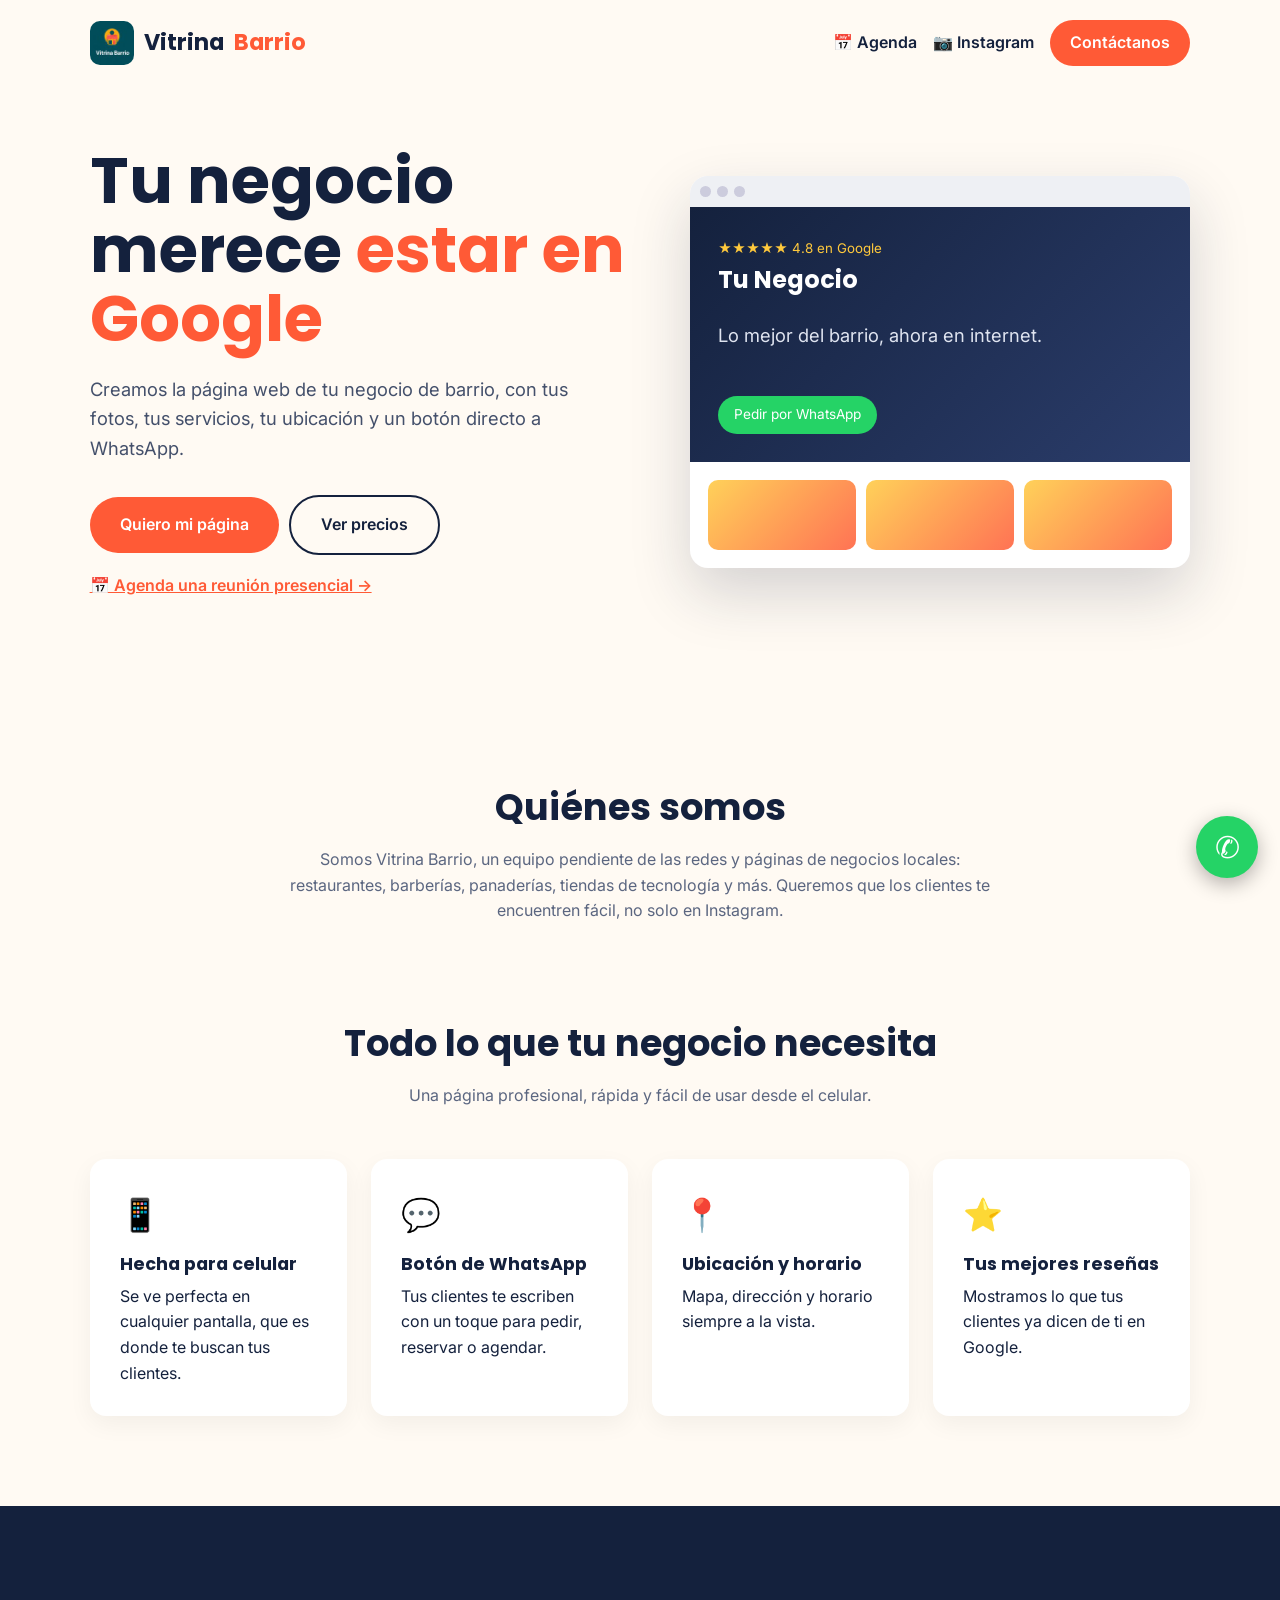
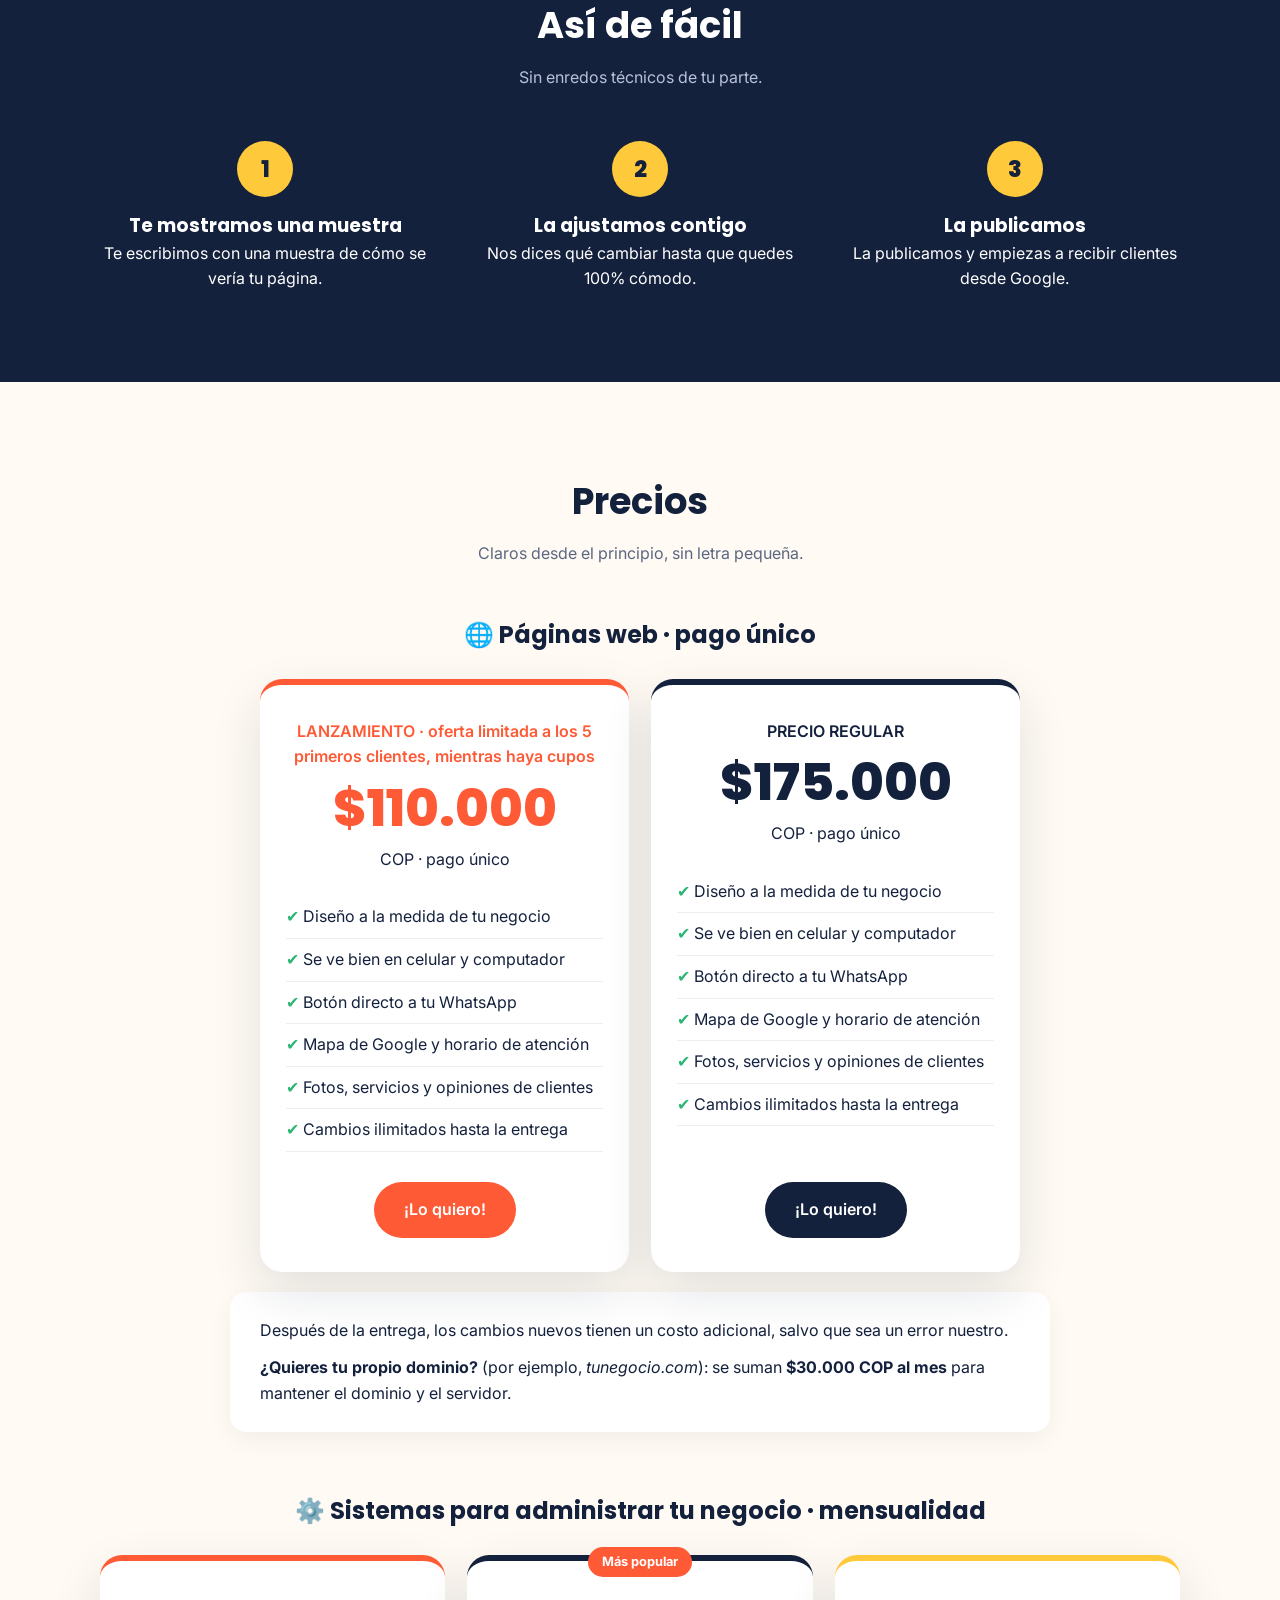
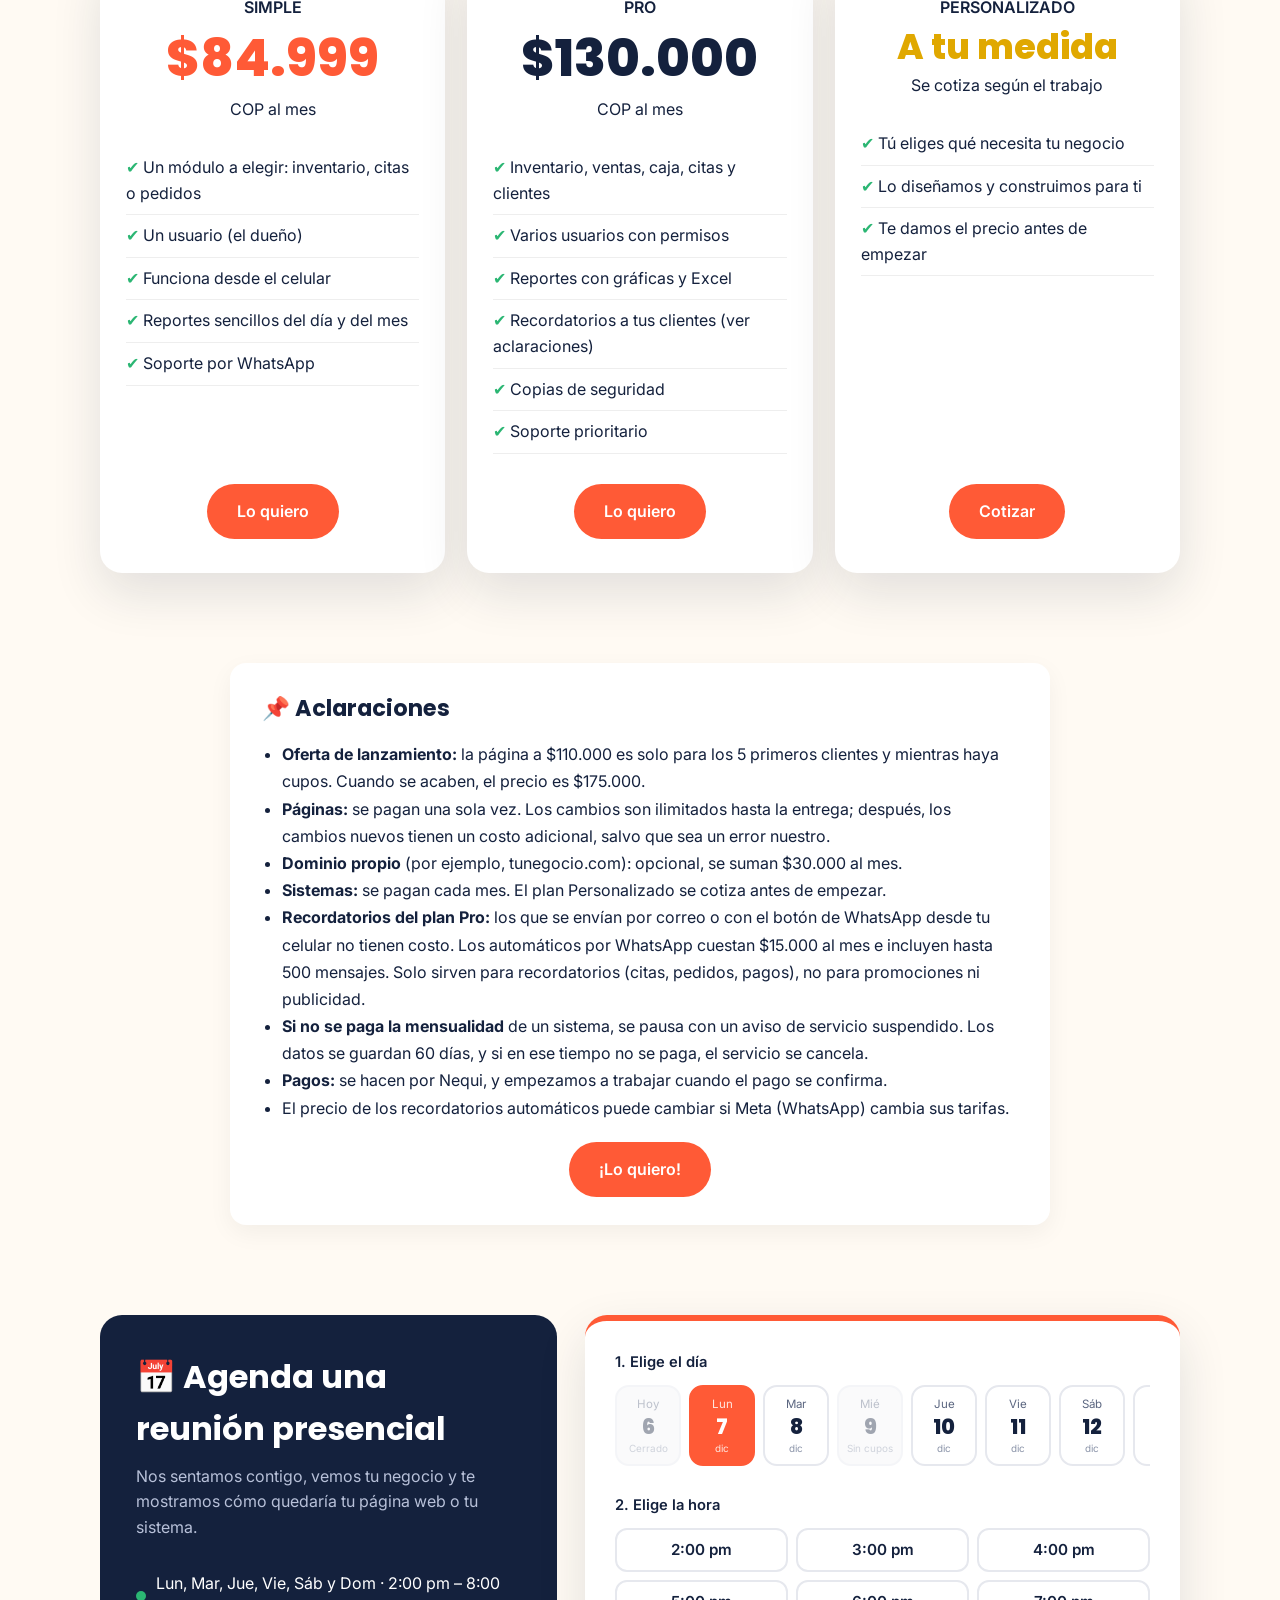
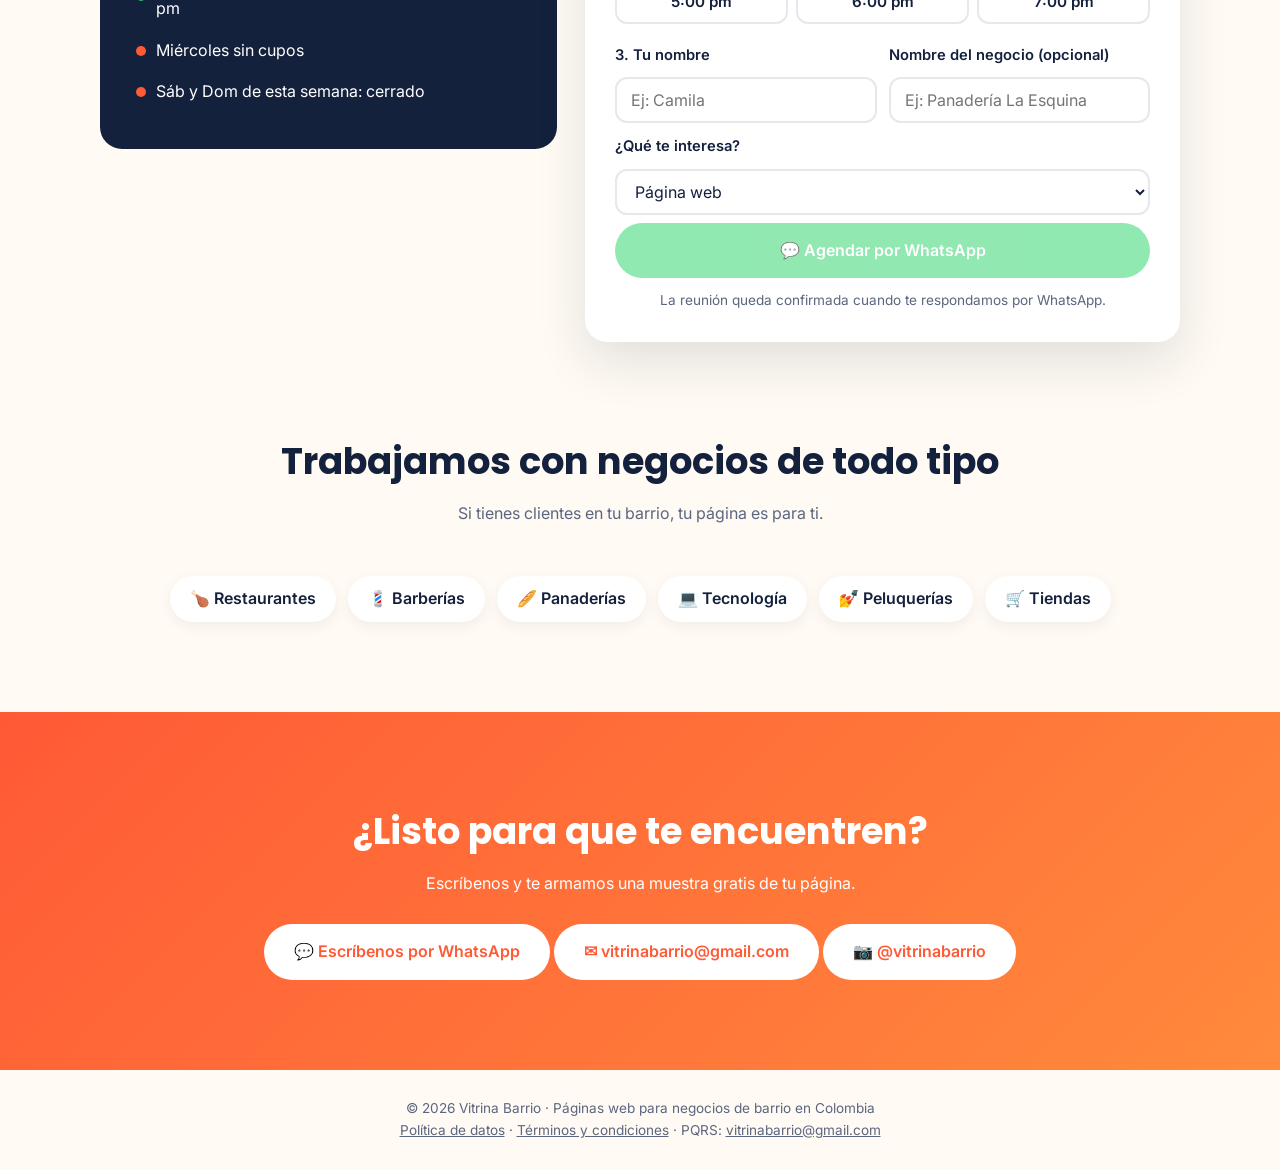
==== commit 44e76394: "Agenda: sábado y domingo desde la próxima semana" ====
--- a/index.html
+++ b/index.html
@@ -92,7 +92,7 @@
 
 <section id="agenda" style="padding-top:0"><div class="ag">
 <div class="agi"><h2>📅 Agenda una reunión presencial</h2><p>Nos sentamos contigo, vemos tu negocio y te mostramos cómo quedaría tu página web o tu sistema.</p>
-<ul class="sch"><li>Lun, Mar, Jue y Vie · 2:00 pm – 8:00 pm</li><li class="no">Miércoles sin cupos</li><li class="no">Sábado y domingo cerrado</li></ul></div>
+<ul class="sch"><li>Lun, Mar, Jue, Vie, Sáb y Dom · 2:00 pm – 8:00 pm</li><li class="no">Miércoles sin cupos</li><li class="no">Sáb y Dom de esta semana: cerrado</li></ul></div>
 <div class="agf"><span class="agl" id="lD">1. Elige el día</span><div class="days" id="days" role="group" aria-labelledby="lD"></div>
 <span class="agl" id="lH">2. Elige la hora</span><div class="slots" id="slots" role="group" aria-labelledby="lH"></div>
 <div class="agr"><label><span class="agl">3. Tu nombre</span><input class="agin" id="agN" placeholder="Ej: Camila" autocomplete="name"></label>
@@ -105,7 +105,7 @@
 <section class="cta"><h2>¿Listo para que te encuentren?</h2><p style="margin:10px 0 28px">Escríbenos y te armamos una muestra gratis de tu página.</p><a class="btn" href="https://wa.me/573027742140?text=Hola%2C%20quiero%20mi%20p%C3%A1gina%20web">💬 Escríbenos por WhatsApp</a> <a class="btn" href="mailto:vitrinabarrio@gmail.com">✉ vitrinabarrio@gmail.com</a> <a class="btn" href="https://www.instagram.com/vitrinabarrio/">📷 @vitrinabarrio</a></section>
 <footer>© 2026 Vitrina Barrio · Páginas web para negocios de barrio en Colombia<br><a href="privacidad.html" style="color:inherit">Política de datos</a> · <a href="terminos.html" style="color:inherit">Términos y condiciones</a> · PQRS: <a href="mailto:vitrinabarrio@gmail.com" style="color:inherit">vitrinabarrio@gmail.com</a></footer>
 <a href="https://wa.me/573027742140?text=Hola%2C%20quiero%20mi%20p%C3%A1gina%20web" aria-label="WhatsApp" style="position:fixed;right:22px;bottom:22px;background:#25d366;color:#fff;width:62px;height:62px;border-radius:50%;display:flex;align-items:center;justify-content:center;font-size:30px;text-decoration:none;box-shadow:0 6px 20px rgba(0,0,0,.3)">✆</a><script>
-/*AGLOGIC*/function agDays(nowMs,n){const D=['dom','lun','mar','mié','jue','vie','sáb'],M=['ene','feb','mar','abr','may','jun','jul','ago','sep','oct','nov','dic'];const b=new Date(nowMs-5*36e5),out=[];for(let i=0;i<n;i++){const d=new Date(Date.UTC(b.getUTCFullYear(),b.getUTCMonth(),b.getUTCDate()+i)),w=d.getUTCDay();let st='ok',sl=[];if(w===0||w===6)st='cerrado';else if(w===3)st='sin';else{for(let h=14;h<=19;h++)if(i>0||h>b.getUTCHours())sl.push(h);if(!sl.length)st='lleno'}out.push({d,w,dn:D[w],num:d.getUTCDate(),mes:M[d.getUTCMonth()],st,sl})}return out}/*AGEND*/
+/*AGLOGIC*/function agDays(nowMs,n){const D=['dom','lun','mar','mié','jue','vie','sáb'],M=['ene','feb','mar','abr','may','jun','jul','ago','sep','oct','nov','dic'];const b=new Date(nowMs-5*36e5),out=[];const eow=(7-b.getUTCDay())%7;for(let i=0;i<n;i++){const d=new Date(Date.UTC(b.getUTCFullYear(),b.getUTCMonth(),b.getUTCDate()+i)),w=d.getUTCDay();let st='ok',sl=[];if((w===0||w===6)&&i<=eow)st='cerrado';else if(w===3)st='sin';else{for(let h=14;h<=19;h++)if(i>0||h>b.getUTCHours())sl.push(h);if(!sl.length)st='lleno'}out.push({d,w,dn:D[w],num:d.getUTCDate(),mes:M[d.getUTCMonth()],st,sl})}return out}/*AGEND*/
 (function(){const N='573027742140',fmtH=h=>(h>12?h-12:h)+':00 pm';const AG=agDays(Date.now(),14),dEl=document.getElementById('days'),sEl=document.getElementById('slots'),bt=document.getElementById('agBtn');let selD=null,selH=null;
 AG.forEach((x,i)=>{const b=document.createElement('button');b.type='button';b.className='day';b.setAttribute('aria-pressed','false');b.disabled=x.st!=='ok';b.innerHTML=`<small>${i===0?'hoy':x.dn}</small><b>${x.num}</b><em>${x.st==='sin'?'Sin cupos':x.st==='cerrado'?'Cerrado':x.st==='lleno'?'Sin horas':x.mes}</em>`;b.setAttribute('aria-label',`${x.dn} ${x.num} ${x.mes}${b.disabled?' no disponible':''}`);b.onclick=()=>{dEl.querySelectorAll('.day').forEach(y=>y.setAttribute('aria-pressed','false'));b.setAttribute('aria-pressed','true');selD=x;selH=null;slots();upd()};dEl.appendChild(b)});
 function slots(){sEl.innerHTML='';if(!selD){sEl.innerHTML='<div class="agempty">Primero elige un día</div>';return}selD.sl.forEach(h=>{const b=document.createElement('button');b.type='button';b.className='slot';b.textContent=fmtH(h);b.setAttribute('aria-pressed','false');b.onclick=()=>{sEl.querySelectorAll('.slot').forEach(y=>y.setAttribute('aria-pressed','false'));b.setAttribute('aria-pressed','true');selH=h;upd()};sEl.appendChild(b)})}
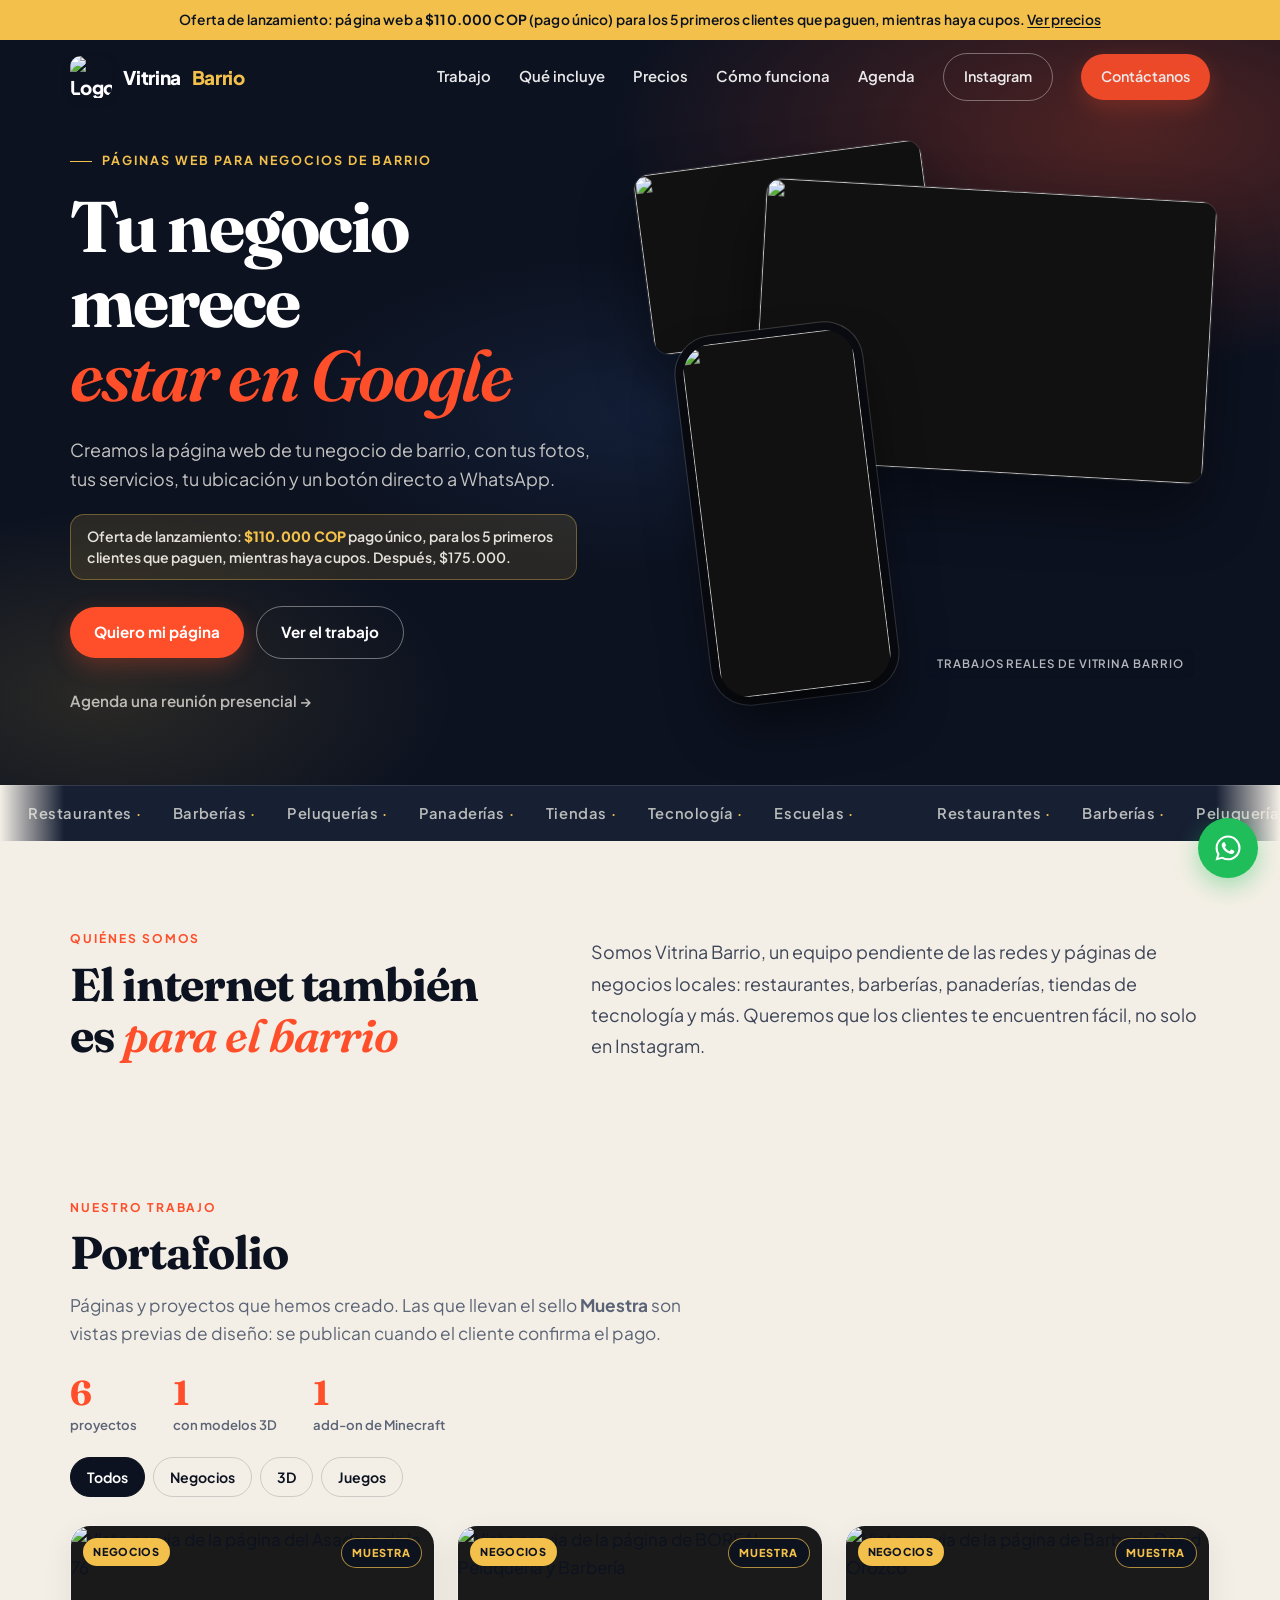
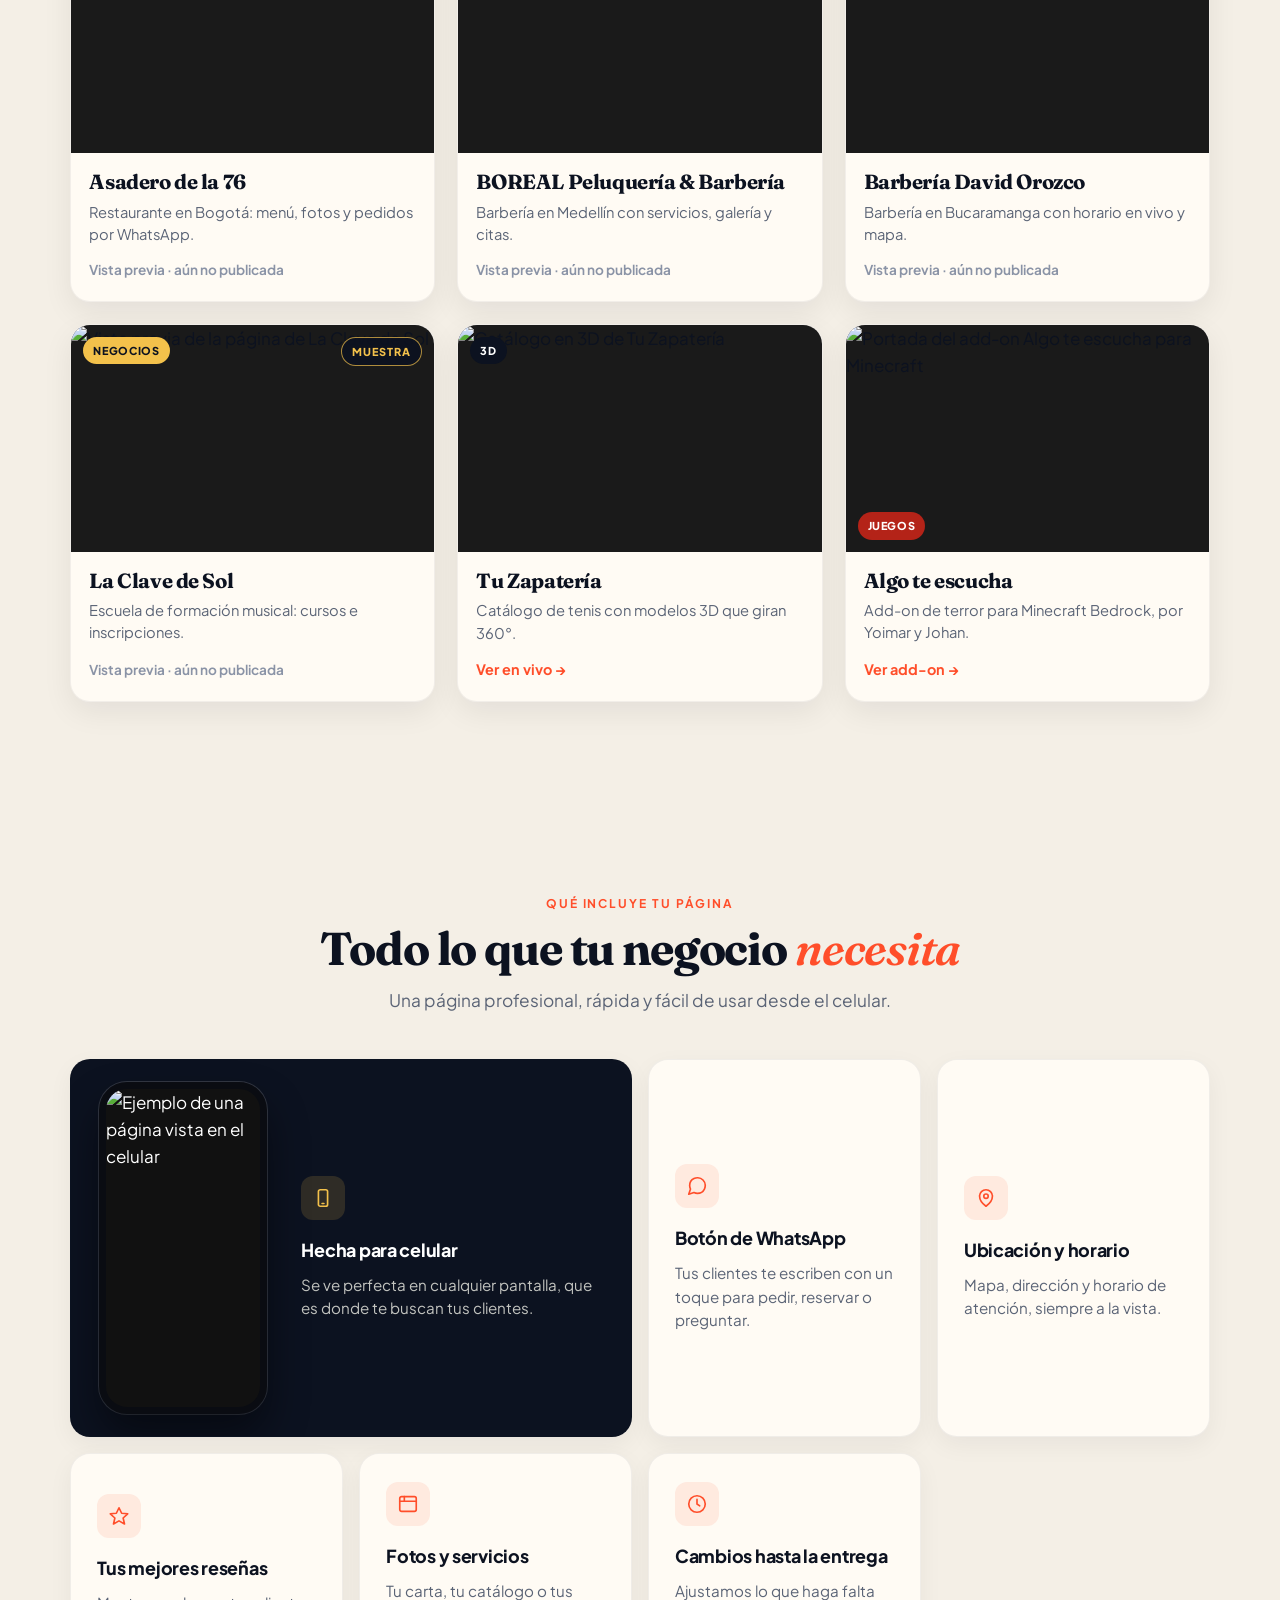
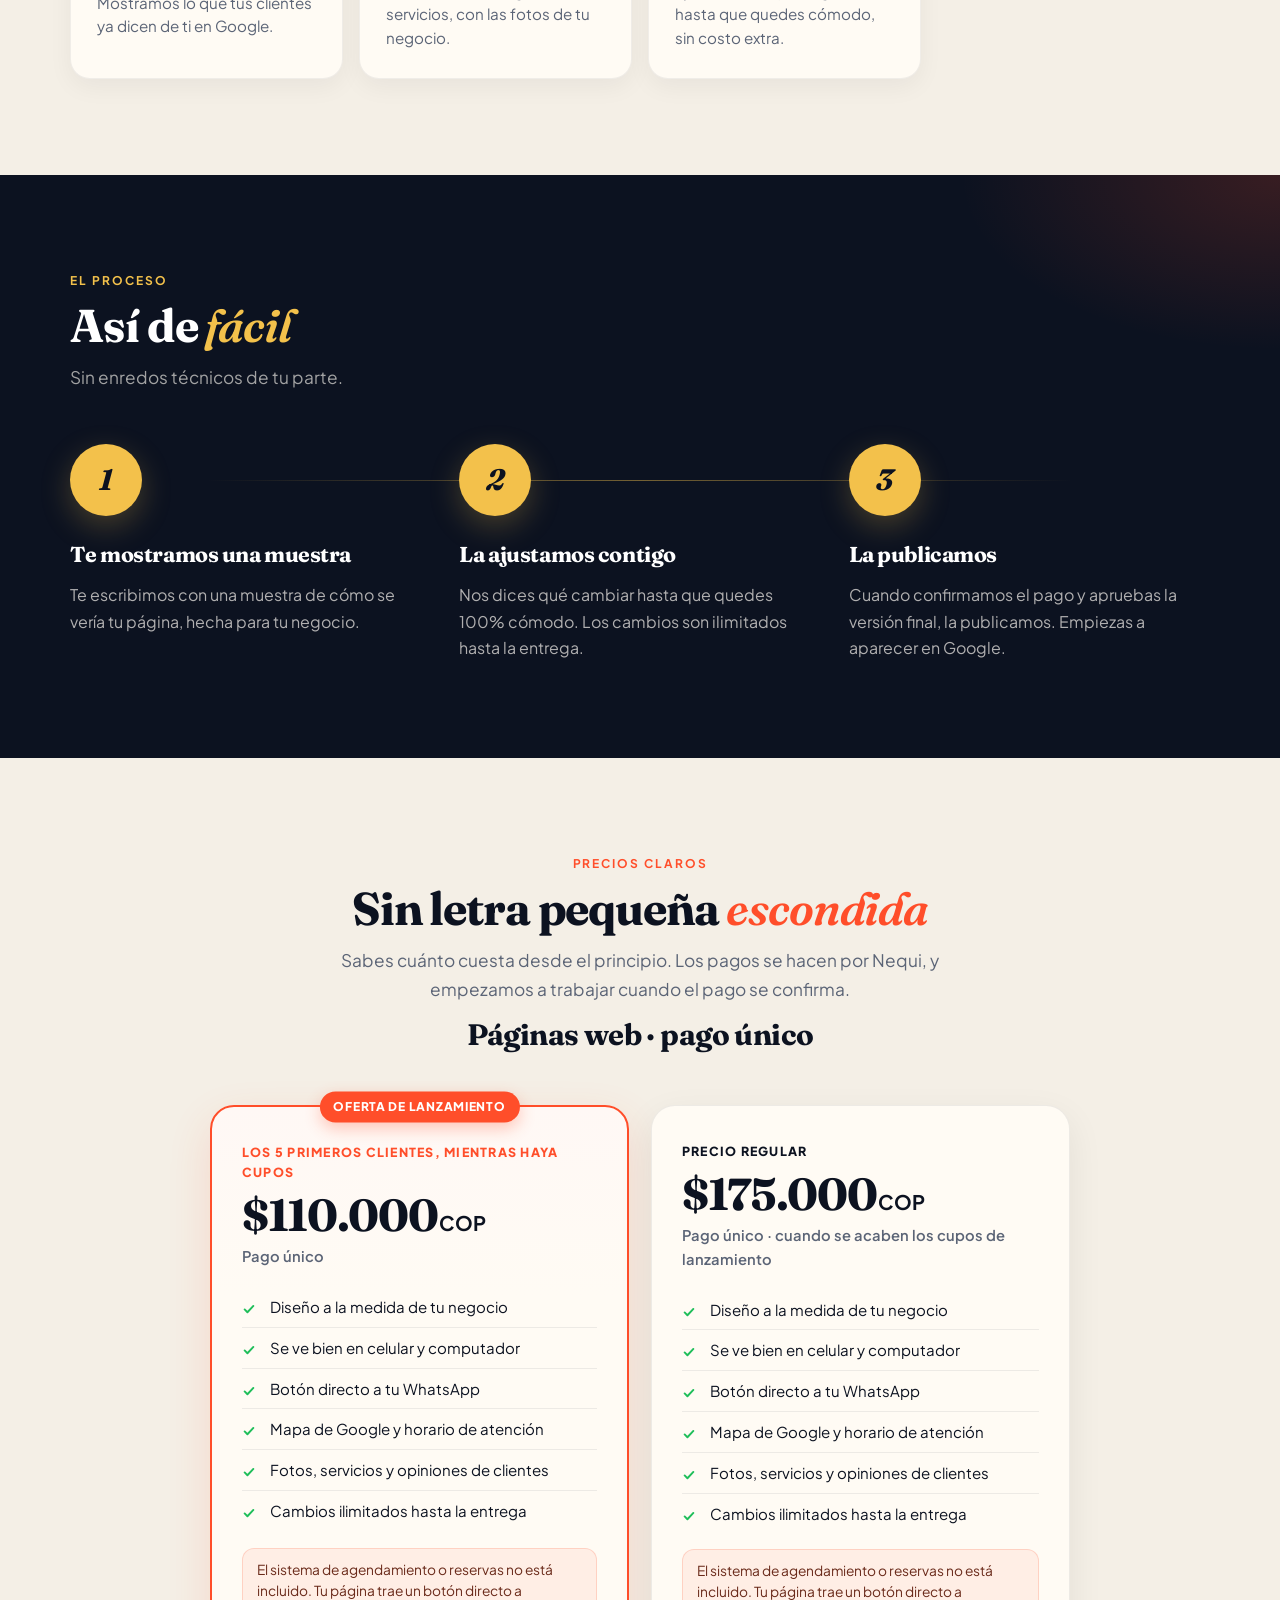
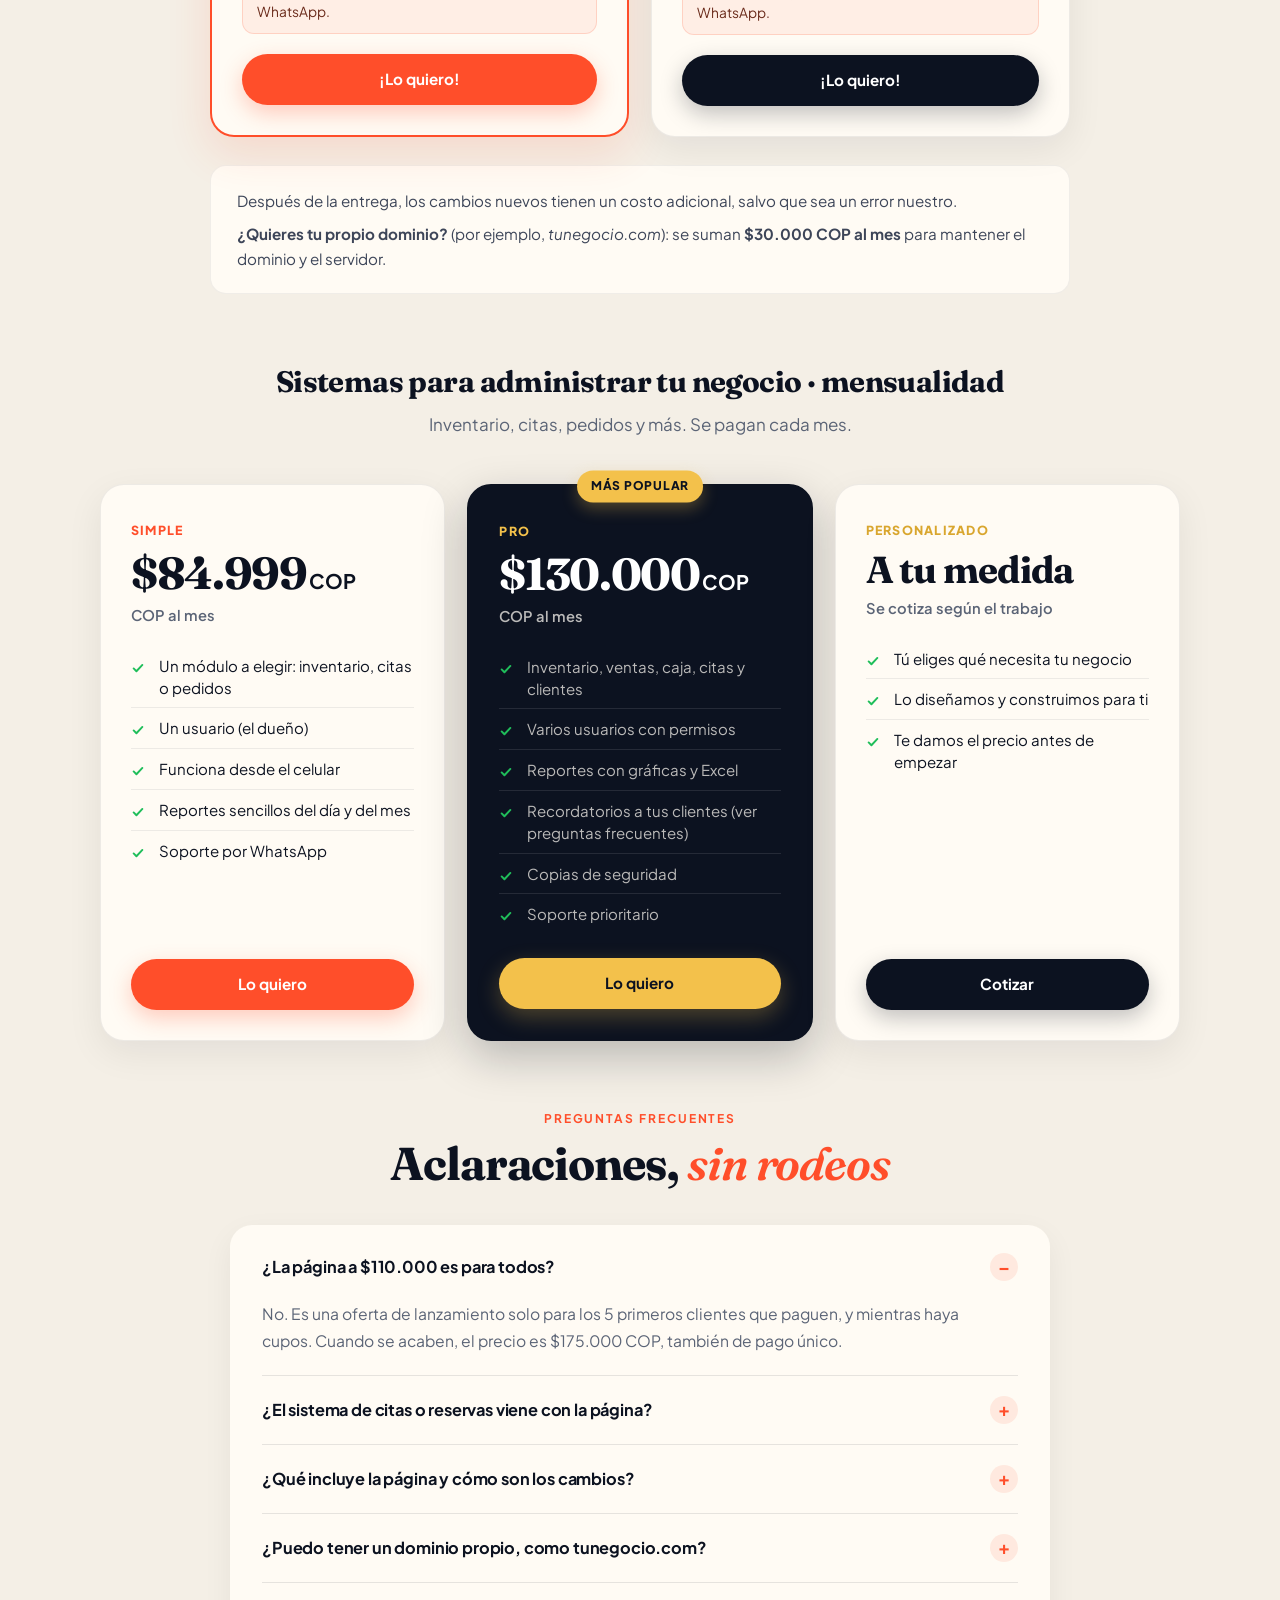
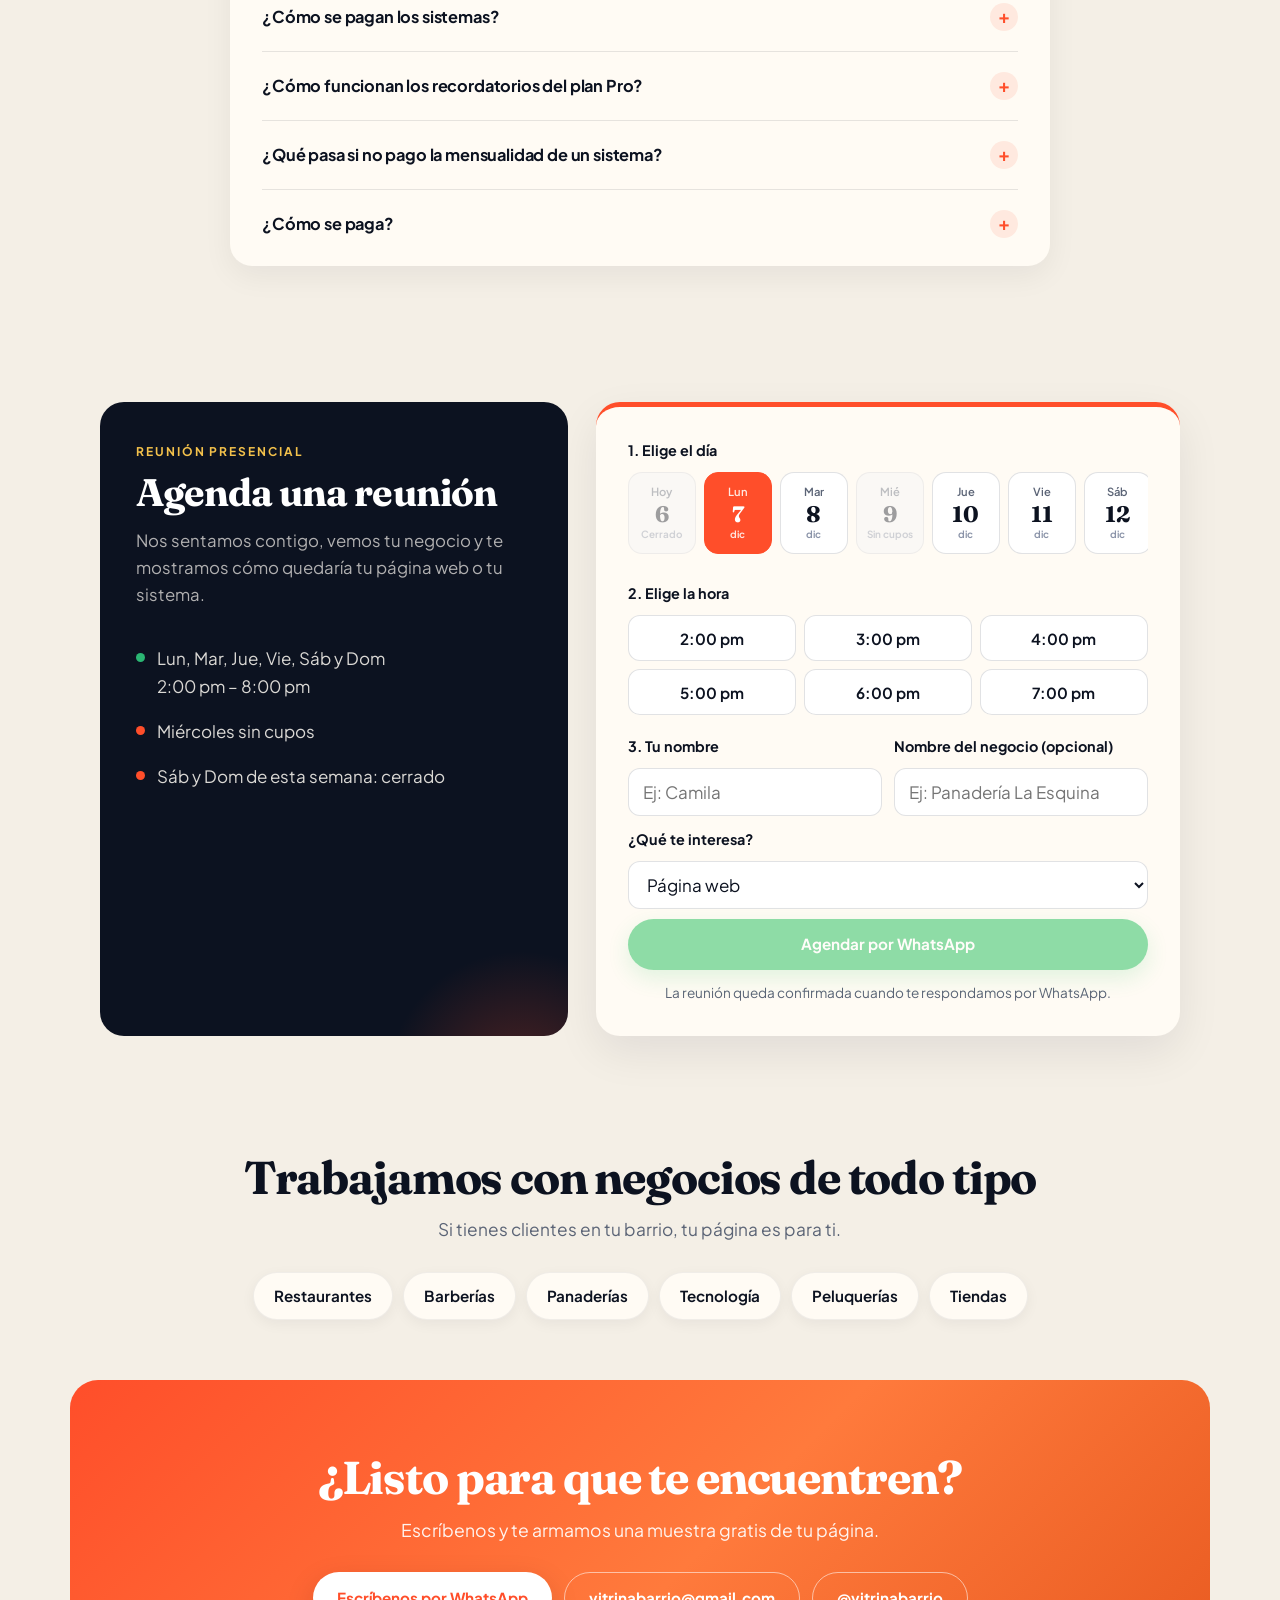
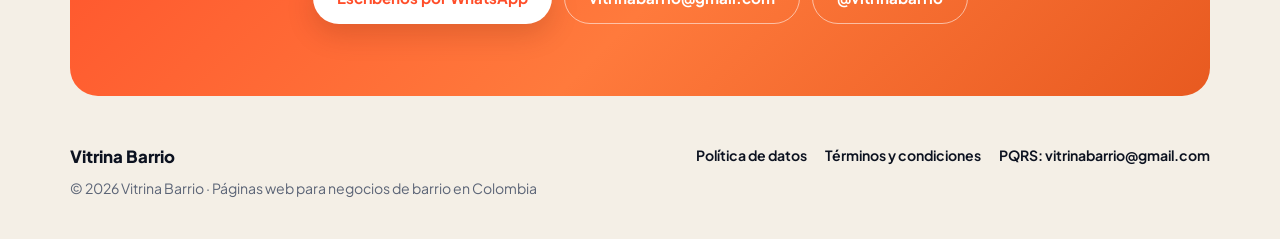
==== commit 388b02e6: "Actualiza Vitrina Barrio: rediseño profesional de la página principal" ====
--- a/index.html
+++ b/index.html
@@ -1,115 +1,1185 @@
-<!DOCTYPE html><html lang="es"><head><meta charset="utf-8"><meta name="viewport" content="width=device-width,initial-scale=1">
-<title>Vitrina Barrio | Páginas web para negocios de barrio</title><link rel="icon" href="[data-uri]">
-<link href="https://fonts.googleapis.com/css2?family=Poppins:wght@600;800&family=Inter:wght@400;600&display=swap" rel="stylesheet">
+<!DOCTYPE html>
+<html lang="es-CO">
+<head>
+<meta charset="utf-8">
+<meta name="viewport" content="width=device-width, initial-scale=1, viewport-fit=cover">
+<title>Vitrina Barrio | Páginas web para negocios de barrio</title>
+<meta name="description" content="Creamos la página web de tu negocio de barrio, con tus fotos, tus servicios, tu ubicación y un botón directo a WhatsApp. Colombia.">
+<meta name="theme-color" content="#0C1220">
+<link rel="icon" href="assets/logo-icon.jpg" type="image/jpeg">
+<link rel="preconnect" href="https://fonts.googleapis.com">
+<link rel="preconnect" href="https://fonts.gstatic.com" crossorigin>
+<link href="https://fonts.googleapis.com/css2?family=Fraunces:ital,opsz,wght@0,9..144,500;0,9..144,600;0,9..144,700;1,9..144,500;1,9..144,600;1,9..144,700&family=Plus+Jakarta+Sans:ital,wght@0,400;0,500;0,600;0,700;0,800;1,400&display=swap" rel="stylesheet">
 <style>
-:root{--p:#ff5a36;--y:#ffc93c;--d:#14213d;--c:#fffaf3}
-*{box-sizing:border-box;margin:0;padding:0}body{font-family:Inter,sans-serif;color:var(--d);background:var(--c);line-height:1.6}
-h1,h2,h3{font-family:Poppins,sans-serif}
-nav{display:flex;justify-content:space-between;align-items:center;padding:20px 7%}nav b{font-family:Poppins;font-size:1.4rem}nav b span{color:var(--p)}
-nav a.btn{padding:10px 20px}
-.btn{display:inline-block;background:var(--p);color:#fff;padding:15px 30px;border-radius:40px;text-decoration:none;font-weight:600}
-.btn.o{background:transparent;color:var(--d);border:2px solid var(--d);margin-left:10px}
-.hero{display:grid;grid-template-columns:1.1fr 1fr;gap:50px;align-items:center;padding:60px 7% 90px}
-.hero h1{font-size:clamp(2.4rem,5vw,4rem);line-height:1.08}.hero h1 em{font-style:normal;color:var(--p)}
-.hero p{font-size:1.15rem;margin:22px 0 32px;color:#44506b;max-width:520px}
-.mock{background:#fff;border-radius:18px;box-shadow:0 25px 60px rgba(20,33,61,.18);overflow:hidden}
-.bar{background:#eef0f4;padding:10px;display:flex;gap:6px}.bar i{width:11px;height:11px;border-radius:50%;background:#ccd}
-.mk{padding:28px;background:linear-gradient(135deg,var(--d),#2b3d6b);color:#fff}.mk h3{font-size:1.5rem}.mk small{color:var(--y)}.mk p{color:#dfe4f0}
-.mk .b{display:inline-block;margin-top:14px;background:#25d366;padding:8px 16px;border-radius:20px;font-size:.85rem}
-.mrow{display:grid;grid-template-columns:repeat(3,1fr);gap:10px;padding:18px}.mrow div{height:70px;border-radius:10px;background:linear-gradient(135deg,var(--y),var(--p));opacity:.85}
-section{padding:90px 7%}h2{font-size:2.3rem;margin-bottom:10px;text-align:center}.sub{text-align:center;color:#5b6680;margin-bottom:50px}
-.grid{display:grid;grid-template-columns:repeat(auto-fit,minmax(230px,1fr));gap:24px}
-.f{background:#fff;padding:30px;border-radius:16px;box-shadow:0 8px 25px rgba(0,0,0,.05)}.f .ic{font-size:2rem}.f h3{margin:10px 0 6px;font-size:1.1rem}
-.steps{background:var(--d);color:#fff}.steps .sub{color:#b8c1d9}.st{text-align:center}.st .n{width:56px;height:56px;margin:0 auto 14px;border-radius:50%;background:var(--y);color:var(--d);font:800 1.4rem Poppins;display:flex;align-items:center;justify-content:center}
-.price{max-width:460px;margin:auto;background:#fff;border-radius:22px;padding:44px;text-align:center;box-shadow:0 20px 50px rgba(20,33,61,.12);border-top:6px solid var(--p)}
-.price .v{font:800 3.2rem Poppins;color:var(--p)}.price ul{list-style:none;text-align:left;margin:24px 0 30px}.price li{padding:8px 0;border-bottom:1px solid #eee}.price li:before{content:"✔ ";color:#2bb673}
-.tags{display:flex;flex-wrap:wrap;gap:12px;justify-content:center}.tags span{background:#fff;padding:10px 20px;border-radius:30px;box-shadow:0 4px 14px rgba(0,0,0,.06);font-weight:600}
-.cta{text-align:center;background:linear-gradient(135deg,var(--p),#ff8a3c);color:#fff}.cta h2{color:#fff}.cta .btn{background:#fff;color:var(--p)}
-footer{padding:28px 7%;text-align:center;font-size:.85rem;color:#5b6680}
-@media(max-width:850px){.hero{grid-template-columns:1fr}}
-.sis{display:grid;grid-template-columns:repeat(3,1fr);gap:22px;max-width:1080px;margin:0 auto;align-items:stretch}.sis .price{max-width:none;margin:0;padding:34px 26px;display:flex;flex-direction:column;position:relative}.sis .price ul{flex:1}.sis .price .btn{align-self:center}.pop{position:absolute;top:-14px;left:50%;transform:translateX(-50%);background:var(--p);color:#fff;font-size:.8rem;font-weight:700;padding:5px 14px;border-radius:20px;white-space:nowrap}.sis2{grid-template-columns:repeat(2,1fr);max-width:760px}@media(max-width:860px){.sis,.sis2{grid-template-columns:1fr;max-width:460px}}
-.ag{display:grid;grid-template-columns:1fr 1.3fr;gap:28px;max-width:1080px;margin:0 auto;align-items:start}
-.agi{background:var(--d);color:#fff;border-radius:22px;padding:36px}.agi h2{text-align:left;color:#fff;font-size:2rem}.agi p{color:#b8c1d9}
-.sch{list-style:none;margin-top:22px}.sch li{padding:8px 0;display:flex;gap:10px;align-items:center}.sch li:before{content:"";width:10px;height:10px;border-radius:50%;background:#2bb673;flex:none}.sch li.no:before{background:var(--p)}
-.agf{background:#fff;border-radius:22px;padding:30px;box-shadow:0 20px 50px rgba(20,33,61,.12);border-top:6px solid var(--p);min-width:0}
-.agl{display:block;font-weight:600;font-size:.92rem;margin:0 0 10px}
-.days{display:flex;gap:8px;overflow-x:auto;padding-bottom:8px;margin-bottom:20px;scroll-snap-type:x mandatory}
-.day{flex:none;scroll-snap-align:start;width:66px;padding:10px 0;border-radius:14px;border:2px solid #e6e8ee;background:#fff;color:var(--d);font-family:inherit;cursor:pointer;text-align:center;transition:.15s}
-.day small{display:block;font-size:.72rem;color:#5b6680;text-transform:capitalize}.day b{display:block;font:800 1.3rem Poppins}.day em{display:block;font-style:normal;font-size:.62rem;color:#8a93a8;min-height:12px}
-.day[aria-pressed=true]{background:var(--p);border-color:var(--p);color:#fff}.day[aria-pressed=true] small,.day[aria-pressed=true] em{color:#ffe7e0}
+:root{
+  --ink:#0C1220;
+  --ink2:#171F33;
+  --ink3:#1E2944;
+  --cream:#F4EFE6;
+  --paper:#FFFBF4;
+  --coral:#FF4E2A;
+  --coral2:#E03A18;
+  --gold:#F3C14B;
+  --gold2:#D9A62E;
+  --muted:#5B6476;
+  --muted2:#8A917F;
+  --line:rgba(12,18,32,.10);
+  --line2:rgba(255,255,255,.12);
+  --wa:#1FBE5A;
+  --wad:#128C3E;
+  --shadow:0 18px 50px rgba(12,18,32,.12);
+  --radius:22px;
+  --max:1200px;
+  --pad:clamp(20px,5.5vw,80px);
+  --navh:74px;
+  --font:"Plus Jakarta Sans", "Segoe UI", system-ui, sans-serif;
+  --display:"Fraunces", "Iowan Old Style", Palatino, Georgia, serif;
+}
+*{box-sizing:border-box;margin:0;padding:0}
+html{scroll-behavior:smooth;scroll-padding-top:calc(var(--navh) + 8px)}
+html,body{max-width:100%;overflow-x:hidden}
+body{
+  font-family:var(--font);
+  color:var(--ink);
+  background:var(--cream);
+  line-height:1.6;
+  font-size:17px;
+  -webkit-font-smoothing:antialiased;
+  text-rendering:optimizeLegibility;
+}
+img{max-width:100%;display:block}
+a{color:inherit}
+button,input,select{font:inherit}
+:focus-visible{outline:2px solid var(--coral);outline-offset:3px}
+::selection{background:var(--coral);color:#fff}
+.skip{position:absolute;left:-999px;top:8px;background:#fff;padding:8px 14px;z-index:100;border-radius:8px}
+.skip:focus{left:8px}
+
+/* ——— Offer bar ——— */
+.offerbar{
+  background:var(--gold);
+  color:var(--ink);
+  text-align:center;
+  font-size:.86rem;
+  font-weight:600;
+  padding:9px 20px;
+  letter-spacing:.01em;
+}
+.offerbar a{color:var(--ink);text-decoration:underline;text-underline-offset:2px}
+
+/* ——— Nav ——— */
+.nav{
+  position:sticky;top:0;z-index:50;
+  height:var(--navh);
+  display:flex;align-items:center;justify-content:space-between;
+  padding:0 var(--pad);
+  background:transparent;
+  color:#fff;
+  transition:background .35s, color .35s, box-shadow .35s, backdrop-filter .35s;
+}
+.nav.solid, .nav.open{
+  background:rgba(244,239,230,.92);
+  color:var(--ink);
+  backdrop-filter:blur(16px);
+  box-shadow:0 1px 0 var(--line);
+}
+.nav.solid .logo span, .nav.open .logo span{color:var(--coral)}
+.nav.solid .menu a, .nav.open .menu a{color:var(--ink)}
+.nav.solid .hamb, .nav.open .hamb{color:var(--ink)}
+.logo{display:flex;align-items:center;gap:11px;text-decoration:none;font-weight:800;font-size:1.18rem;letter-spacing:-.02em;z-index:52}
+.logo img{width:42px;height:42px;border-radius:11px;object-fit:cover;box-shadow:0 2px 8px rgba(0,0,0,.15)}
+.logo span{color:var(--gold);transition:color .35s}
+.menu{display:flex;align-items:center;gap:28px}
+.menu a{text-decoration:none;font-weight:600;font-size:.93rem;color:#fff;opacity:.9}
+.menu a:hover{opacity:1}
+.btn{
+  display:inline-flex;align-items:center;justify-content:center;gap:8px;
+  background:var(--coral);color:#fff;text-decoration:none;
+  font-weight:700;font-size:.95rem;
+  padding:13px 24px;border-radius:999px;border:none;cursor:pointer;
+  transition:transform .2s, background .2s, box-shadow .2s;
+  box-shadow:0 8px 22px rgba(255,78,42,.28);
+  white-space:nowrap;
+}
+.btn:hover{background:var(--coral2);transform:translateY(-1px)}
+.btn.gold{background:var(--gold);color:var(--ink);box-shadow:0 8px 22px rgba(243,193,75,.28)}
+.btn.gold:hover{background:var(--gold2)}
+.btn.dark{background:var(--ink);box-shadow:0 8px 22px rgba(12,18,32,.25)}
+.btn.dark:hover{background:#1a2440}
+.btn.ghost{
+  background:transparent;color:#fff;border:1.5px solid rgba(255,255,255,.4);
+  box-shadow:none;
+}
+.btn.ghost:hover{background:rgba(255,255,255,.08);border-color:#fff}
+.nav.solid .btn.ghost, .nav.open .btn.ghost{
+  color:var(--ink);border-color:rgba(12,18,32,.25);
+}
+.nav .btn{padding:11px 20px;font-size:.9rem}
+.hamb{display:none;background:none;border:none;color:#fff;width:42px;height:42px;cursor:pointer;z-index:52;position:relative}
+.hamb span,.hamb span:before,.hamb span:after{
+  display:block;width:20px;height:2px;background:currentColor;border-radius:2px;position:relative;margin:0 auto;
+}
+.hamb span:before,.hamb span:after{content:"";position:absolute;left:0}
+.hamb span:before{top:-6px}.hamb span:after{top:6px}
+.nav.open .hamb span{background:transparent}
+.nav.open .hamb span:before{top:0;transform:rotate(45deg)}
+.nav.open .hamb span:after{top:0;transform:rotate(-45deg)}
+
+/* ——— Hero ——— */
+.hero{
+  position:relative;
+  background:var(--ink);
+  color:#fff;
+  margin-top:calc(var(--navh) * -1);
+  padding:calc(var(--navh) + 28px) var(--pad) 72px;
+  overflow:hidden;
+}
+.hero::before{
+  content:"";position:absolute;inset:0;pointer-events:none;
+  background:
+    radial-gradient(ellipse 70% 55% at 88% 12%, rgba(255,78,42,.28), transparent 58%),
+    radial-gradient(ellipse 50% 45% at 8% 88%, rgba(243,193,75,.13), transparent 55%),
+    radial-gradient(ellipse 40% 30% at 50% 50%, rgba(30,50,90,.4), transparent 70%);
+}
+.hero::after{
+  content:"";position:absolute;inset:0;pointer-events:none;opacity:.045;
+  background-image:url(assets/grain.png);background-size:180px;
+  mix-blend-mode:overlay;
+}
+.hero-inner{
+  position:relative;z-index:1;
+  max-width:var(--max);margin:0 auto;
+  display:grid;grid-template-columns:minmax(0,1fr) minmax(0,1.08fr);
+  gap:48px;align-items:center;
+}
+.eyebrow{
+  display:inline-flex;align-items:center;gap:10px;
+  font-size:.78rem;font-weight:700;letter-spacing:.16em;text-transform:uppercase;
+  color:var(--gold);margin-bottom:18px;
+}
+.eyebrow:before{content:"";width:22px;height:1.5px;background:var(--gold)}
+.hero h1{
+  font-family:var(--display);
+  font-size:clamp(2.55rem, 5.6vw, 4.85rem);
+  font-weight:700;
+  line-height:1.04;
+  letter-spacing:-.03em;
+  font-optical-sizing:auto;
+}
+.hero h1 em{
+  font-style:italic;font-weight:600;
+  color:var(--coral);
+  display:block;
+}
+.hero .lead{
+  margin:22px 0 20px;
+  font-size:1.12rem;
+  color:rgba(255,251,244,.76);
+  max-width:34em;
+  line-height:1.65;
+}
+.offer-pill{
+  display:block;
+  background:rgba(243,193,75,.12);
+  border:1px solid rgba(243,193,75,.35);
+  color:rgba(255,251,244,.88);
+  font-size:.88rem;font-weight:600;
+  padding:11px 16px;border-radius:14px;
+  margin-bottom:26px;max-width:36em;line-height:1.5;
+}
+.offer-pill b{color:var(--gold);font-weight:800}
+.hero-cta{display:flex;flex-wrap:wrap;gap:12px;align-items:center}
+.hero-cta .subtle{display:block;margin-top:18px;width:100%;color:rgba(255,251,244,.7);font-weight:600;text-decoration:none;font-size:.95rem}
+.hero-cta .subtle:hover{color:var(--gold)}
+
+/* collage */
+.vitrina{position:relative;height:540px;margin-right:-12px}
+.shot{
+  position:absolute;border-radius:16px;overflow:hidden;
+  background:#111;
+  box-shadow:0 30px 60px rgba(0,0,0,.45), 0 0 0 1px rgba(255,255,255,.1);
+}
+.shot img{width:100%;height:100%;object-fit:cover;object-position:top;display:block}
+.shot.a{width:78%;aspect-ratio:16/10;top:6%;right:2%;transform:rotate(3.2deg);z-index:2}
+.shot.b{width:50%;aspect-ratio:16/10;top:0;left:0;transform:rotate(-7.5deg);z-index:1}
+.shot.phone{
+  width:172px;aspect-ratio:9/18.6;bottom:6px;left:10%;
+  border-radius:30px;z-index:3;transform:rotate(-7deg);
+  box-shadow:0 30px 50px rgba(0,0,0,.5), 0 0 0 8px #0A0C12, 0 0 0 9px rgba(255,255,255,.18);
+}
+.shot.phone img{object-position:top center}
+.vitrina figcaption{
+  position:absolute;bottom:18px;right:28px;z-index:4;
+  font-size:.72rem;font-weight:600;letter-spacing:.08em;text-transform:uppercase;
+  color:rgba(255,255,255,.7);background:rgba(12,18,32,.55);
+  backdrop-filter:blur(8px);padding:6px 10px;border-radius:8px;
+  white-space:nowrap;
+}
+
+/* ——— Ticker ——— */
+.ticker-wrap{background:var(--ink2);color:rgba(255,255,244,.7);border-top:1px solid var(--line2);overflow:hidden;padding:16px 0;
+  -webkit-mask-image:linear-gradient(90deg,transparent,#000 5%,#000 95%,transparent);
+  mask-image:linear-gradient(90deg,transparent,#000 5%,#000 95%,transparent)}
+.ticker{display:flex;gap:0;width:max-content;animation:tick 36s linear infinite;white-space:nowrap}
+.ticker span{font-weight:600;font-size:.92rem;padding:0 28px;letter-spacing:.04em}
+.ticker span i{color:var(--gold);font-style:normal;margin-right:28px}
+@keyframes tick{to{transform:translateX(-50%)}}
+
+/* ——— Sections ——— */
+section{padding:96px var(--pad)}
+.wrap{max-width:var(--max);margin:0 auto}
+.kicker{
+  color:var(--coral);font-weight:700;letter-spacing:.16em;font-size:.75rem;text-transform:uppercase;
+  margin-bottom:10px;
+}
+.kicker.center{text-align:center}
+h2{
+  font-family:var(--display);
+  font-weight:700;
+  font-size:clamp(2rem, 3.6vw, 3.15rem);
+  letter-spacing:-.025em;
+  line-height:1.12;
+  font-optical-sizing:auto;
+}
+h2 em{font-style:italic;font-weight:600;color:var(--coral)}
+.sub{color:var(--muted);margin-top:12px;font-size:1.08rem;max-width:36em;line-height:1.65}
+.sub.center{text-align:center;margin-left:auto;margin-right:auto}
+
+/* about */
+.about{padding-top:88px;padding-bottom:40px}
+.about-grid{
+  display:grid;grid-template-columns:minmax(0,.85fr) minmax(0,1.15fr);
+  gap:40px 64px;align-items:end;
+}
+.about-grid p{font-size:1.12rem;color:#3d4558;line-height:1.75}
+
+/* ——— Portfolio ——— */
+.stats{display:flex;gap:36px;margin:28px 0 22px;flex-wrap:wrap}
+.stats b{display:block;font-family:var(--display);font-size:2.15rem;font-weight:700;color:var(--coral);line-height:1;letter-spacing:-.03em}
+.stats small{display:block;color:var(--muted);font-size:.82rem;font-weight:600;margin-top:4px}
+.chips{display:flex;gap:8px;flex-wrap:wrap;margin-bottom:28px}
+.chips button{
+  background:transparent;border:1.5px solid rgba(12,18,32,.16);
+  padding:8px 16px;border-radius:999px;font-weight:650;font-size:.88rem;
+  color:var(--ink);cursor:pointer;transition:.2s;
+}
+.chips button:hover{border-color:var(--ink)}
+.chips button.on{background:var(--ink);color:#fff;border-color:var(--ink)}
+.pgrid{display:grid;grid-template-columns:repeat(3,minmax(0,1fr));gap:22px}
+.card{
+  background:var(--paper);
+  border-radius:20px;
+  overflow:hidden;
+  box-shadow:0 10px 30px rgba(12,18,32,.07);
+  display:flex;flex-direction:column;
+  text-decoration:none;color:inherit;
+  transition:transform .35s, box-shadow .35s;
+  border:1px solid rgba(12,18,32,.05);
+}
+a.card:hover{transform:translateY(-5px);box-shadow:0 22px 48px rgba(12,18,32,.14)}
+.th{position:relative;aspect-ratio:16/10;overflow:hidden;background:#1a1a1a}
+.th img{width:100%;height:100%;object-fit:cover;object-position:top center;display:block;transition:transform .7s ease}
+a.card:hover .th img{transform:scale(1.05)}
+.card.ate .th img{object-position:center 28%}
+.card.ate .tag{top:auto;bottom:12px;left:12px}
+.tag{
+  position:absolute;top:12px;left:12px;z-index:2;
+  background:var(--gold);color:var(--ink);
+  font-weight:800;font-size:.68rem;letter-spacing:.06em;text-transform:uppercase;
+  padding:5px 10px;border-radius:999px;
+}
+.tag.game{background:#B42318;color:#fff}
+.tag.d3{background:var(--ink);color:#fff}
+.muestra{
+  position:absolute;top:12px;right:12px;z-index:2;
+  background:rgba(12,18,32,.88);color:#fff;
+  font-weight:800;font-size:.68rem;letter-spacing:.1em;text-transform:uppercase;
+  padding:5px 10px;border-radius:999px;
+  border:1px solid rgba(243,193,75,.7);
+  color:var(--gold);
+}
+.card-body{padding:16px 18px 20px;display:flex;flex-direction:column;flex:1}
+.card-body h3{font-family:var(--display);font-size:1.28rem;font-weight:700;letter-spacing:-.02em;line-height:1.25;margin-bottom:6px}
+.card-body p{color:var(--muted);font-size:.92rem;line-height:1.5;flex:1}
+.card-body .go{margin-top:14px;color:var(--coral);font-weight:700;font-size:.9rem}
+.card-body .muted-link{margin-top:14px;color:#8a93a6;font-weight:650;font-size:.85rem}
+.note{margin-top:22px;color:var(--muted);font-size:.9rem}
+
+/* ——— Benefits ——— */
+.bento{
+  display:grid;
+  grid-template-columns:repeat(4,minmax(0,1fr));
+  grid-template-rows:auto auto;
+  gap:16px;
+  margin-top:44px;
+}
+.feat{
+  background:var(--paper);
+  border-radius:20px;
+  padding:28px 26px;
+  border:1px solid rgba(12,18,32,.06);
+  box-shadow:0 8px 24px rgba(12,18,32,.05);
+  display:flex;flex-direction:column;justify-content:center;
+}
+.feat.wide{grid-column:span 2}
+.feat.phone-feat{
+  grid-column:span 2;
+  display:grid;grid-template-columns:180px 1fr;gap:28px;align-items:center;
+  padding:22px 32px 22px 22px;
+  background:var(--ink);color:#fff;
+  min-height:280px;overflow:hidden;
+}
+.feat.phone-feat h3{color:#fff}
+.feat.phone-feat p{color:rgba(255,255,244,.75)}
+.feat.phone-feat .ic{background:rgba(243,193,75,.15);color:var(--gold)}
+.phone-frame{
+  width:168px;aspect-ratio:9/17.8;border-radius:28px;overflow:hidden;
+  border:7px solid #0A0C12;justify-self:center;
+  box-shadow:0 22px 40px rgba(0,0,0,.45),0 0 0 1px rgba(255,255,255,.16);
+  background:#111;
+}
+.phone-frame img{width:100%;height:100%;object-fit:cover;object-position:top}
+.ic{
+  width:44px;height:44px;border-radius:12px;
+  background:rgba(255,78,42,.1);color:var(--coral);
+  display:flex;align-items:center;justify-content:center;margin-bottom:16px;
+}
+.ic svg{width:22px;height:22px}
+.feat h3{font-size:1.12rem;font-weight:750;margin-bottom:8px;letter-spacing:-.015em}
+.feat p{color:var(--muted);font-size:.95rem;line-height:1.55}
+
+/* ——— Process ——— */
+.process{background:var(--ink);color:#fff;position:relative;overflow:hidden}
+.process::before{
+  content:"";position:absolute;inset:0;pointer-events:none;
+  background:radial-gradient(ellipse 50% 60% at 100% 0%, rgba(255,78,42,.18), transparent 50%);
+}
+.process .kicker{color:var(--gold)}
+.process h2 em{color:var(--gold)}
+.process .sub{color:rgba(255,251,244,.62)}
+.steps{display:grid;grid-template-columns:repeat(3,minmax(0,1fr));gap:28px;margin-top:52px;position:relative;z-index:1}
+.steps:before{
+  content:"";position:absolute;top:36px;left:12%;right:12%;height:1px;
+  background:linear-gradient(90deg, transparent, rgba(243,193,75,.45), transparent);
+  z-index:0;
+}
+.st{position:relative;z-index:1}
+.st .num{
+  font-family:var(--display);font-style:italic;
+  width:72px;height:72px;border-radius:50%;
+  background:var(--gold);color:var(--ink);
+  display:flex;align-items:center;justify-content:center;
+  font-size:1.85rem;font-weight:700;
+  margin-bottom:22px;
+  box-shadow:0 10px 30px rgba(243,193,75,.25);
+}
+.st h3{font-size:1.35rem;font-family:var(--display);font-weight:700;margin-bottom:10px;letter-spacing:-.02em}
+.st p{color:rgba(255,251,244,.68);font-size:1rem;line-height:1.65;max-width:28em}
+
+/* ——— Pricing ——— */
+.prices{padding-bottom:48px}
+.block-title{text-align:center;margin:8px 0 32px}
+.block-title h3{font-family:var(--display);font-size:clamp(1.45rem,2.4vw,1.85rem);font-weight:700;letter-spacing:-.02em}
+.block-title p{color:var(--muted);margin-top:6px}
+.plans{display:grid;gap:22px;align-items:stretch}
+.plans.two{grid-template-columns:repeat(2,minmax(0,1fr));max-width:860px;margin:0 auto}
+.plans.three{grid-template-columns:repeat(3,minmax(0,1fr));max-width:1080px;margin:0 auto}
+.plan{
+  background:var(--paper);
+  border-radius:24px;
+  padding:36px 30px 30px;
+  border:1px solid rgba(12,18,32,.07);
+  box-shadow:0 12px 36px rgba(12,18,32,.07);
+  display:flex;flex-direction:column;
+  position:relative;
+  margin-top:14px;
+}
+.plan.featured{
+  border:2px solid var(--coral);
+  box-shadow:0 16px 44px rgba(255,78,42,.14);
+  background:linear-gradient(180deg, #FFF8F5, var(--paper) 30%);
+}
+.plan.pro{
+  border:2px solid var(--ink);
+  background:var(--ink);
+  color:#fff;
+  box-shadow:0 16px 44px rgba(12,18,32,.25);
+}
+.plan.pro p, .plan.pro li, .plan.pro .period{color:rgba(255,251,244,.72)}
+.plan.pro .who{color:var(--gold)}
+.plan.pro .amount{color:#fff}
+.pop{
+  position:absolute;top:0;left:50%;transform:translate(-50%,-50%);
+  background:var(--coral);color:#fff;
+  font-size:.75rem;font-weight:800;letter-spacing:.06em;text-transform:uppercase;
+  padding:6px 14px;border-radius:999px;white-space:nowrap;
+  box-shadow:0 6px 16px rgba(255,78,42,.3);
+}
+.plan.pro .pop{background:var(--gold);color:var(--ink);box-shadow:0 6px 16px rgba(243,193,75,.3)}
+.who{font-weight:800;font-size:.78rem;letter-spacing:.1em;text-transform:uppercase;color:var(--coral);margin-bottom:10px}
+.plan .amount{
+  font-family:var(--display);font-weight:700;
+  font-size:clamp(2.4rem, 3.5vw, 3.25rem);
+  letter-spacing:-.03em;line-height:1;color:var(--ink);
+}
+.plan .amount small{font-size:.45em;font-family:var(--font);font-weight:700;letter-spacing:0;margin-left:2px}
+.period{color:var(--muted);font-weight:600;font-size:.92rem;margin:8px 0 18px}
+.plan ul{list-style:none;margin:0 0 24px;flex:1}
+.plan li{
+  padding:9px 0 9px 28px;position:relative;
+  border-bottom:1px solid rgba(12,18,32,.07);
+  font-size:.94rem;line-height:1.45;
+}
+.plan.pro li{border-bottom-color:rgba(255,255,255,.1)}
+.plan li:last-child{border-bottom:none}
+.plan li:before{
+  content:"";position:absolute;left:0;top:15px;
+  width:14px;height:14px;border-radius:50%;
+  background:url("data:image/svg+xml;utf8,<svg xmlns='http://www.w3.org/2000/svg' viewBox='0 0 16 16'><path fill='none' stroke='%231FBE5A' stroke-width='2.2' stroke-linecap='round' stroke-linejoin='round' d='M3 8.5l3.2 3.2L13 4.5'/></svg>") center/14px no-repeat;
+}
+.warn{
+  background:rgba(255,78,42,.07);border:1px solid rgba(255,78,42,.18);
+  border-radius:12px;padding:11px 14px;font-size:.86rem;color:#6a2a1a;
+  margin:-8px 0 20px;line-height:1.5;
+}
+.plan.pro .warn{background:rgba(243,193,75,.1);border-color:rgba(243,193,75,.25);color:var(--gold)}
+.plan .btn{width:100%}
+.aside-note{
+  max-width:860px;margin:28px auto 64px;
+  background:var(--paper);border-radius:16px;padding:22px 26px;
+  border:1px solid rgba(12,18,32,.06);color:#3d4558;font-size:.95rem;line-height:1.65;
+}
+.aside-note p+p{margin-top:8px}
+
+/* ——— FAQ ——— */
+.faq-sec{padding-top:20px}
+.faq{max-width:820px;margin:36px auto 0;background:var(--paper);border-radius:22px;padding:8px 32px;box-shadow:0 10px 30px rgba(12,18,32,.06)}
+.faq details{border-bottom:1px solid var(--line)}
+.faq details:last-child{border-bottom:none}
+.faq summary{
+  cursor:pointer;font-weight:700;padding:20px 0;list-style:none;
+  display:flex;justify-content:space-between;align-items:center;gap:18px;
+  font-size:1.02rem;letter-spacing:-.01em;
+}
+.faq summary::-webkit-details-marker{display:none}
+.faq summary::after{
+  content:"+";flex:none;width:28px;height:28px;border-radius:50%;
+  background:rgba(255,78,42,.1);color:var(--coral);
+  display:flex;align-items:center;justify-content:center;
+  font-weight:700;font-size:1.15rem;line-height:1;transition:transform .2s;
+}
+.faq details[open] summary::after{content:"–";transform:none}
+.faq .ans{padding:0 36px 20px 0;color:var(--muted);font-size:.98rem;line-height:1.7}
+
+/* ——— Agenda ——— */
+.agenda{padding-top:40px}
+.ag{
+  display:grid;grid-template-columns:1fr 1.25fr;gap:28px;
+  max-width:1080px;margin:0 auto;align-items:stretch;
+}
+.agi{
+  background:var(--ink);color:#fff;border-radius:24px;padding:40px 36px;
+  position:relative;overflow:hidden;
+}
+.agi::before{
+  content:"";position:absolute;inset:auto -20% -30% auto;width:280px;height:280px;
+  background:radial-gradient(circle, rgba(255,78,42,.28), transparent 68%);pointer-events:none;
+}
+.agi .kicker{color:var(--gold)}
+.agi h2{color:#fff;text-align:left;font-size:clamp(1.8rem, 3vw, 2.5rem)}
+.agi p{color:rgba(255,251,244,.68);margin-top:14px;font-size:1.05rem}
+.sch{list-style:none;margin-top:28px}
+.sch li{padding:9px 0;display:flex;gap:12px;align-items:flex-start;color:rgba(255,251,244,.85)}
+.sch li:before{content:"";width:9px;height:9px;border-radius:50%;background:#2bb673;flex:none;margin-top:8px}
+.sch li.no:before{background:var(--coral)}
+.agf{background:var(--paper);border-radius:24px;padding:32px;box-shadow:0 16px 44px rgba(12,18,32,.08);border-top:5px solid var(--coral);min-width:0}
+.agl{display:block;font-weight:700;font-size:.9rem;margin:0 0 10px}
+.days{display:flex;gap:8px;overflow-x:auto;padding-bottom:8px;margin-bottom:20px;scroll-snap-type:x mandatory;-webkit-overflow-scrolling:touch}
+.day{
+  flex:none;scroll-snap-align:start;width:68px;padding:10px 0;border-radius:14px;
+  border:1.5px solid rgba(12,18,32,.12);background:#fff;color:var(--ink);
+  font-family:inherit;cursor:pointer;text-align:center;transition:.15s;
+}
+.day small{display:block;font-size:.7rem;color:var(--muted);text-transform:capitalize;font-weight:600}
+.day b{display:block;font-family:var(--display);font-size:1.4rem;font-weight:700;line-height:1.2}
+.day em{display:block;font-style:normal;font-size:.62rem;color:#8a93a8;min-height:12px;font-weight:650}
+.day[aria-pressed=true]{background:var(--coral);border-color:var(--coral);color:#fff}
+.day[aria-pressed=true] small,.day[aria-pressed=true] em{color:#ffe7e0}
 .day:disabled{opacity:.4;cursor:not-allowed;background:#f3f4f7}
 .slots{display:grid;grid-template-columns:repeat(3,1fr);gap:8px;margin-bottom:20px}
-.slot{height:44px;border-radius:12px;border:2px solid #e6e8ee;background:#fff;color:var(--d);font:600 .95rem Inter,sans-serif;cursor:pointer;transition:.15s}
-.slot:hover,.day:hover:not(:disabled){border-color:var(--p)}.slot[aria-pressed=true]{background:var(--y);border-color:var(--y)}
-.agempty{grid-column:1/-1;color:#5b6680;padding:12px;border:2px dashed #e6e8ee;border-radius:12px;text-align:center}
+.slot{
+  height:46px;border-radius:12px;border:1.5px solid rgba(12,18,32,.12);
+  background:#fff;color:var(--ink);font:650 .95rem var(--font);cursor:pointer;transition:.15s;
+}
+.slot:hover,.day:hover:not(:disabled){border-color:var(--coral)}
+.slot[aria-pressed=true]{background:var(--gold);border-color:var(--gold)}
+.agempty{grid-column:1/-1;color:var(--muted);padding:12px;border:1.5px dashed rgba(12,18,32,.14);border-radius:12px;text-align:center}
 .agr{display:grid;grid-template-columns:1fr 1fr;gap:12px;margin-bottom:12px}
-.agin{width:100%;height:46px;border-radius:12px;border:2px solid #e6e8ee;padding:0 14px;font:1rem Inter,sans-serif;color:var(--d);background:#fff;outline:none}.agin:focus{border-color:var(--p)}
-#agBtn{display:block;text-align:center;background:#25d366;margin-top:8px}#agBtn[aria-disabled=true]{opacity:.5;pointer-events:none}
-.agnote{font-size:.85rem;color:#5b6680;text-align:center;margin-top:12px}
-@media(max-width:860px){.ag{grid-template-columns:1fr;max-width:560px}}
-@media(max-width:560px){.agr{grid-template-columns:1fr}.agf{padding:22px}.agi{padding:28px}nav{flex-wrap:wrap;gap:10px}}
-</style></head><body>
-<nav><b style="display:flex;align-items:center;gap:10px"><img src="[data-uri]" style="width:44px;height:44px;border-radius:10px">Vitrina<span>Barrio</span></b><span><a href="#agenda" style="margin-right:16px;font-weight:600;color:var(--d);text-decoration:none">📅 Agenda</a><a href="https://www.instagram.com/vitrinabarrio/" style="margin-right:16px;font-weight:600;color:var(--d);text-decoration:none">📷 Instagram</a><a class="btn" href="https://wa.me/573027742140">Contáctanos</a></span></nav>
-<header class="hero"><div><h1>Tu negocio merece <em>estar en Google</em></h1>
-<p>Creamos la página web de tu negocio de barrio, con tus fotos, tus servicios, tu ubicación y un botón directo a WhatsApp.</p>
-<a class="btn" href="https://wa.me/573027742140?text=Hola%2C%20quiero%20mi%20p%C3%A1gina%20web">Quiero mi página</a><a class="btn o" href="#precios">Ver precios</a><p style="margin:18px 0 0;font-size:1rem"><a href="#agenda" style="color:var(--p);font-weight:600">📅 Agenda una reunión presencial →</a></p></div>
-<div class="mock"><div class="bar"><i></i><i></i><i></i></div><div class="mk"><small>★★★★★ 4.8 en Google</small><h3>Tu Negocio</h3><p>Lo mejor del barrio, ahora en internet.</p><span class="b">Pedir por WhatsApp</span></div><div class="mrow"><div></div><div></div><div></div></div></div></header>
-<section style="padding-bottom:0"><h2>Quiénes somos</h2><p class="sub" style="max-width:720px;margin:0 auto">Somos Vitrina Barrio, un equipo pendiente de las redes y páginas de negocios locales: restaurantes, barberías, panaderías, tiendas de tecnología y más. Queremos que los clientes te encuentren fácil, no solo en Instagram.</p></section>
-<section><h2>Todo lo que tu negocio necesita</h2><p class="sub">Una página profesional, rápida y fácil de usar desde el celular.</p><div class="grid">
-<div class="f"><div class="ic">📱</div><h3>Hecha para celular</h3><p>Se ve perfecta en cualquier pantalla, que es donde te buscan tus clientes.</p></div>
-<div class="f"><div class="ic">💬</div><h3>Botón de WhatsApp</h3><p>Tus clientes te escriben con un toque para pedir, reservar o agendar.</p></div>
-<div class="f"><div class="ic">📍</div><h3>Ubicación y horario</h3><p>Mapa, dirección y horario siempre a la vista.</p></div>
-<div class="f"><div class="ic">⭐</div><h3>Tus mejores reseñas</h3><p>Mostramos lo que tus clientes ya dicen de ti en Google.</p></div></div></section>
-<section id="como" class="steps"><h2>Así de fácil</h2><p class="sub">Sin enredos técnicos de tu parte.</p><div class="grid">
-<div class="st"><div class="n">1</div><h3>Te mostramos una muestra</h3><p>Te escribimos con una muestra de cómo se vería tu página.</p></div>
-<div class="st"><div class="n">2</div><h3>La ajustamos contigo</h3><p>Nos dices qué cambiar hasta que quedes 100% cómodo.</p></div>
-<div class="st"><div class="n">3</div><h3>La publicamos</h3><p>La publicamos y empiezas a recibir clientes desde Google.</p></div></div></section>
-<section id="precios"><h2>Precios</h2><p class="sub">Claros desde el principio, sin letra pequeña.</p>
-<h3 style="text-align:center;font-size:1.5rem;margin-bottom:24px">🌐 Páginas web · pago único</h3>
-<div class="sis sis2" style="margin:0 auto 20px">
-<div class="price"><p style="font-weight:600;color:#ff5a36">LANZAMIENTO · oferta limitada a los 5 primeros clientes, mientras haya cupos</p><div class="v">$110.000</div><p>COP · pago único</p><ul><li>Diseño a la medida de tu negocio</li><li>Se ve bien en celular y computador</li><li>Botón directo a tu WhatsApp</li><li>Mapa de Google y horario de atención</li><li>Fotos, servicios y opiniones de clientes</li><li>Cambios ilimitados hasta la entrega</li></ul><a class="btn" href="https://wa.me/573027742140?text=Hola%2C%20quiero%20la%20p%C3%A1gina%20web%20de%20lanzamiento%20de%20%24110.000">¡Lo quiero!</a></div>
-<div class="price" style="border-top-color:#14213d"><p style="font-weight:600">PRECIO REGULAR</p><div class="v" style="color:#14213d">$175.000</div><p>COP · pago único</p><ul><li>Diseño a la medida de tu negocio</li><li>Se ve bien en celular y computador</li><li>Botón directo a tu WhatsApp</li><li>Mapa de Google y horario de atención</li><li>Fotos, servicios y opiniones de clientes</li><li>Cambios ilimitados hasta la entrega</li></ul><a class="btn" style="background:#14213d" href="https://wa.me/573027742140?text=Hola%2C%20quiero%20la%20p%C3%A1gina%20web%20de%20%24175.000">¡Lo quiero!</a></div></div>
-<div style="max-width:820px;margin:0 auto 60px;background:#fff;border-radius:16px;padding:26px 30px;box-shadow:0 8px 25px rgba(0,0,0,.05)">
-<p>Después de la entrega, los cambios nuevos tienen un costo adicional, salvo que sea un error nuestro.</p>
-<p style="margin-top:12px"><b>¿Quieres tu propio dominio?</b> (por ejemplo, <i>tunegocio.com</i>): se suman <b>$30.000 COP al mes</b> para mantener el dominio y el servidor.</p></div>
-<h3 style="text-align:center;font-size:1.5rem;margin:0 0 24px">⚙️ Sistemas para administrar tu negocio · mensualidad</h3>
-<div class="sis">
-<div class="price"><p style="font-weight:600">SIMPLE</p><div class="v">$84.999</div><p>COP al mes</p><ul><li>Un módulo a elegir: inventario, citas o pedidos</li><li>Un usuario (el dueño)</li><li>Funciona desde el celular</li><li>Reportes sencillos del día y del mes</li><li>Soporte por WhatsApp</li></ul><a class="btn" href="https://wa.me/573027742140?text=Hola%2C%20quiero%20el%20sistema%20Simple">Lo quiero</a></div>
-<div class="price pro" style="border-top-color:#14213d"><span class="pop">Más popular</span><p style="font-weight:600">PRO</p><div class="v" style="color:#14213d">$130.000</div><p>COP al mes</p><ul><li>Inventario, ventas, caja, citas y clientes</li><li>Varios usuarios con permisos</li><li>Reportes con gráficas y Excel</li><li>Recordatorios a tus clientes (ver aclaraciones)</li><li>Copias de seguridad</li><li>Soporte prioritario</li></ul><a class="btn" href="https://wa.me/573027742140?text=Hola%2C%20quiero%20el%20sistema%20Pro">Lo quiero</a></div>
-<div class="price" style="border-top-color:#ffc93c"><p style="font-weight:600">PERSONALIZADO</p><div class="v" style="color:#e0a800;font-size:2.2rem">A tu medida</div><p>Se cotiza según el trabajo</p><ul><li>Tú eliges qué necesita tu negocio</li><li>Lo diseñamos y construimos para ti</li><li>Te damos el precio antes de empezar</li></ul><a class="btn" href="https://wa.me/573027742140?text=Hola%2C%20quiero%20un%20sistema%20personalizado">Cotizar</a></div>
-</div></section>
-<section id="aclaraciones" style="padding-top:0"><div style="max-width:820px;margin:0 auto;background:#fff;border-radius:16px;padding:28px 32px;box-shadow:0 8px 25px rgba(0,0,0,.05)">
-<h3 style="font-size:1.4rem;margin-bottom:14px">📌 Aclaraciones</h3><ul style="padding-left:20px;line-height:1.7">
-<li><b>Oferta de lanzamiento:</b> la página a $110.000 es solo para los 5 primeros clientes y mientras haya cupos. Cuando se acaben, el precio es $175.000.</li>
-<li><b>Páginas:</b> se pagan una sola vez. Los cambios son ilimitados hasta la entrega; después, los cambios nuevos tienen un costo adicional, salvo que sea un error nuestro.</li>
-<li><b>Dominio propio</b> (por ejemplo, tunegocio.com): opcional, se suman $30.000 al mes.</li>
-<li><b>Sistemas:</b> se pagan cada mes. El plan Personalizado se cotiza antes de empezar.</li>
-<li><b>Recordatorios del plan Pro:</b> los que se envían por correo o con el botón de WhatsApp desde tu celular no tienen costo. Los automáticos por WhatsApp cuestan $15.000 al mes e incluyen hasta 500 mensajes. Solo sirven para recordatorios (citas, pedidos, pagos), no para promociones ni publicidad.</li>
-<li><b>Si no se paga la mensualidad</b> de un sistema, se pausa con un aviso de servicio suspendido. Los datos se guardan 60 días, y si en ese tiempo no se paga, el servicio se cancela.</li>
-<li><b>Pagos:</b> se hacen por Nequi, y empezamos a trabajar cuando el pago se confirma.</li>
-<li>El precio de los recordatorios automáticos puede cambiar si Meta (WhatsApp) cambia sus tarifas.</li>
-</ul><div style="text-align:center;margin-top:20px"><a class="btn" href="https://wa.me/573027742140?text=Hola%2C%20quiero%20mi%20p%C3%A1gina%20web">¡Lo quiero!</a></div></div></section>
-
-<section id="agenda" style="padding-top:0"><div class="ag">
-<div class="agi"><h2>📅 Agenda una reunión presencial</h2><p>Nos sentamos contigo, vemos tu negocio y te mostramos cómo quedaría tu página web o tu sistema.</p>
-<ul class="sch"><li>Lun, Mar, Jue, Vie, Sáb y Dom · 2:00 pm – 8:00 pm</li><li class="no">Miércoles sin cupos</li><li class="no">Sáb y Dom de esta semana: cerrado</li></ul></div>
-<div class="agf"><span class="agl" id="lD">1. Elige el día</span><div class="days" id="days" role="group" aria-labelledby="lD"></div>
-<span class="agl" id="lH">2. Elige la hora</span><div class="slots" id="slots" role="group" aria-labelledby="lH"></div>
-<div class="agr"><label><span class="agl">3. Tu nombre</span><input class="agin" id="agN" placeholder="Ej: Camila" autocomplete="name"></label>
-<label><span class="agl">Nombre del negocio (opcional)</span><input class="agin" id="agB" placeholder="Ej: Panadería La Esquina"></label></div>
-<label><span class="agl">¿Qué te interesa?</span><select class="agin" id="agS"><option>Página web</option><option>Sistema</option><option>Otro</option></select></label>
-<a class="btn" id="agBtn" href="#" target="_blank" rel="noopener" aria-disabled="true">💬 Agendar por WhatsApp</a>
-<p class="agnote">La reunión queda confirmada cuando te respondamos por WhatsApp.</p></div></div></section>
-<section style="padding-top:0"><h2>Trabajamos con negocios de todo tipo</h2><p class="sub">Si tienes clientes en tu barrio, tu página es para ti.</p><div class="tags">
-<span>🍗 Restaurantes</span><span>💈 Barberías</span><span>🥖 Panaderías</span><span>💻 Tecnología</span><span>💅 Peluquerías</span><span>🛒 Tiendas</span></div></section>
-<section class="cta"><h2>¿Listo para que te encuentren?</h2><p style="margin:10px 0 28px">Escríbenos y te armamos una muestra gratis de tu página.</p><a class="btn" href="https://wa.me/573027742140?text=Hola%2C%20quiero%20mi%20p%C3%A1gina%20web">💬 Escríbenos por WhatsApp</a> <a class="btn" href="mailto:vitrinabarrio@gmail.com">✉ vitrinabarrio@gmail.com</a> <a class="btn" href="https://www.instagram.com/vitrinabarrio/">📷 @vitrinabarrio</a></section>
-<footer>© 2026 Vitrina Barrio · Páginas web para negocios de barrio en Colombia<br><a href="privacidad.html" style="color:inherit">Política de datos</a> · <a href="terminos.html" style="color:inherit">Términos y condiciones</a> · PQRS: <a href="mailto:vitrinabarrio@gmail.com" style="color:inherit">vitrinabarrio@gmail.com</a></footer>
-<a href="https://wa.me/573027742140?text=Hola%2C%20quiero%20mi%20p%C3%A1gina%20web" aria-label="WhatsApp" style="position:fixed;right:22px;bottom:22px;background:#25d366;color:#fff;width:62px;height:62px;border-radius:50%;display:flex;align-items:center;justify-content:center;font-size:30px;text-decoration:none;box-shadow:0 6px 20px rgba(0,0,0,.3)">✆</a><script>
-/*AGLOGIC*/function agDays(nowMs,n){const D=['dom','lun','mar','mié','jue','vie','sáb'],M=['ene','feb','mar','abr','may','jun','jul','ago','sep','oct','nov','dic'];const b=new Date(nowMs-5*36e5),out=[];const eow=(7-b.getUTCDay())%7;for(let i=0;i<n;i++){const d=new Date(Date.UTC(b.getUTCFullYear(),b.getUTCMonth(),b.getUTCDate()+i)),w=d.getUTCDay();let st='ok',sl=[];if((w===0||w===6)&&i<=eow)st='cerrado';else if(w===3)st='sin';else{for(let h=14;h<=19;h++)if(i>0||h>b.getUTCHours())sl.push(h);if(!sl.length)st='lleno'}out.push({d,w,dn:D[w],num:d.getUTCDate(),mes:M[d.getUTCMonth()],st,sl})}return out}/*AGEND*/
+.agin{width:100%;height:48px;border-radius:12px;border:1.5px solid rgba(12,18,32,.12);padding:0 14px;color:var(--ink);background:#fff;outline:none}
+.agin:focus{border-color:var(--coral)}
+#agBtn{display:flex;text-align:center;background:var(--wa);box-shadow:0 8px 22px rgba(31,190,90,.28);margin-top:10px;width:100%}
+#agBtn:hover{background:var(--wad)}
+#agBtn[aria-disabled=true]{opacity:.5;pointer-events:none}
+.agnote{font-size:.85rem;color:var(--muted);text-align:center;margin-top:12px}
+
+/* industries */
+.industries{padding-top:20px;padding-bottom:40px}
+.tags{display:flex;flex-wrap:wrap;gap:10px;justify-content:center;margin-top:28px}
+.tags span{
+  background:var(--paper);padding:11px 20px;border-radius:999px;
+  box-shadow:0 4px 14px rgba(12,18,32,.05);font-weight:650;font-size:.95rem;
+  border:1px solid rgba(12,18,32,.06);
+}
+
+/* ——— Final CTA ——— */
+.cta{
+  margin: 20px var(--pad) 0;
+  background:linear-gradient(135deg, #FF4E2A 0%, #FF7A3C 55%, #E85A20 100%);
+  color:#fff;text-align:center;
+  border-radius:28px;padding:72px 32px;
+  position:relative;overflow:hidden;
+}
+.cta::before{
+  content:"";position:absolute;inset:0;opacity:.08;
+  background-image:url(assets/grain.png);background-size:180px;pointer-events:none;
+}
+.cta h2{color:#fff;position:relative}
+.cta p{margin:12px auto 28px;max-width:30em;font-size:1.1rem;position:relative;color:rgba(255,255,255,.92)}
+.cta-actions{display:flex;flex-wrap:wrap;gap:12px;justify-content:center;position:relative}
+.cta .btn{background:#fff;color:var(--coral);box-shadow:0 10px 28px rgba(80,20,0,.18)}
+.cta .btn:hover{background:var(--cream);color:var(--coral2)}
+.cta .btn.alt{background:transparent;color:#fff;border:1.5px solid rgba(255,255,255,.55);box-shadow:none}
+.cta .btn.alt:hover{background:rgba(255,255,255,.12);color:#fff}
+
+/* ——— Footer ——— */
+footer{padding:48px var(--pad) 40px;color:var(--muted);font-size:.88rem}
+.ft{max-width:var(--max);margin:0 auto;display:flex;flex-wrap:wrap;justify-content:space-between;gap:24px;align-items:flex-start}
+.ft .brand{font-weight:800;color:var(--ink);font-size:1.05rem;margin-bottom:6px}
+.ft a{color:var(--ink);font-weight:650;text-decoration:none}
+.ft a:hover{color:var(--coral)}
+.ft nav{display:flex;flex-wrap:wrap;gap:8px 18px}
+
+/* float WA */
+.wa-float{
+  position:fixed;right:22px;bottom:22px;z-index:40;
+  width:60px;height:60px;border-radius:50%;
+  background:var(--wa);color:#fff;
+  display:flex;align-items:center;justify-content:center;
+  box-shadow:0 8px 24px rgba(31,190,90,.4);
+  text-decoration:none;transition:transform .2s;
+}
+.wa-float:hover{transform:scale(1.06)}
+.wa-float svg{width:30px;height:30px}
+
+/* reveal */
+.rev{opacity:0;transform:translateY(22px);transition:opacity .7s ease, transform .7s cubic-bezier(.2,.7,.2,1)}
+.rev.in,.shotmode .rev{opacity:1;transform:none}
+@media (prefers-reduced-motion:reduce){
+  .rev{opacity:1;transform:none;transition:none}
+  .ticker{animation:none}
+  html{scroll-behavior:auto}
+}
+
+/* ——— Responsive ——— */
+@media (max-width:1020px){
+  .hero-inner{grid-template-columns:1fr;gap:36px}
+  .vitrina{height:420px;margin:0 auto;max-width:560px}
+  .about-grid{grid-template-columns:1fr;gap:16px}
+  .pgrid{grid-template-columns:repeat(2,minmax(0,1fr))}
+  .bento{grid-template-columns:repeat(2,minmax(0,1fr))}
+  .feat.wide{grid-column:span 2}
+  .steps{grid-template-columns:1fr;gap:32px}
+  .steps:before{display:none}
+  .plans.three,.plans.two{grid-template-columns:1fr;max-width:460px}
+  .ag{grid-template-columns:1fr}
+}
+@media (max-width:780px){
+  .menu{
+    position:fixed;inset:0;background:rgba(244,239,230,.98);
+    flex-direction:column;justify-content:center;align-items:center;gap:22px;
+    opacity:0;pointer-events:none;transition:opacity .25s;
+  }
+  .nav.open .menu{opacity:1;pointer-events:auto}
+  .menu a{color:var(--ink)!important;font-size:1.25rem}
+  .menu .btn{color:#fff!important;font-size:1rem}
+  .hamb{display:block}
+  .pgrid{grid-template-columns:1fr;max-width:460px;margin:0 auto}
+  .vitrina{height:340px}
+  .shot.phone{width:130px}
+  .shot.a{width:82%}
+  section{padding:72px var(--pad)}
+  .cta{margin-left:0;margin-right:0;border-radius:0;padding:60px 22px}
+  .faq{padding:8px 20px}
+  .agr{grid-template-columns:1fr}
+  .agf,.agi{padding:26px 22px}
+  .hero{padding-bottom:48px}
+  .offer-pill{font-size:.8rem}
+  .nav .btn.ghost{display:none} /* CTA lives in menu + offer */
+}
+@media (max-width:560px){
+  body{font-size:16px}
+  .hero h1{font-size:2.45rem}
+  .hero .lead{font-size:1.02rem}
+  .vitrina{height:280px}
+  .shot.phone{display:none}
+  .shot.b{width:54%;top:8%}
+  .bento{grid-template-columns:1fr}
+  .feat.wide,.feat.phone-feat{grid-column:span 1}
+  .feat.phone-feat{grid-template-columns:1fr;padding:22px;gap:18px;min-height:0}
+  .phone-frame{width:150px}
+  .slots{grid-template-columns:repeat(2,1fr)}
+  .cta-actions .btn{width:100%}
+  .wa-float{right:16px;bottom:16px;width:56px;height:56px}
+  .stats{gap:22px}
+  .offerbar{font-size:.78rem;padding:8px 14px}
+  .ft{flex-direction:column}
+}
+
+/* Mobile collage: flex, no absolute (avoids empty hero on small screens) */
+@media (max-width:780px){
+  .vitrina{
+    height:240px !important;
+    display:flex !important;
+    align-items:center;
+    justify-content:center;
+    margin:8px auto 12px !important;
+    max-width:100%;
+    position:relative;
+  }
+  .vitrina .shot{
+    position:relative !important;
+    top:auto !important;left:auto !important;right:auto !important;bottom:auto !important;
+  }
+  .vitrina .shot.b{
+    width:54% !important;
+    aspect-ratio:16/10;
+    transform:rotate(-8deg);
+    z-index:1;
+    margin-right:-16%;
+  }
+  .vitrina .shot.a{
+    width:78% !important;
+    aspect-ratio:16/10;
+    transform:rotate(3deg);
+    z-index:2;
+  }
+  .vitrina .shot.phone{display:none !important}
+  .vitrina figcaption{
+    position:absolute !important;
+    left:50% !important;right:auto !important;bottom:6px !important;
+    transform:translateX(-50%);
+    white-space:nowrap;
+    font-size:.65rem;
+    letter-spacing:.06em;
+  }
+}
+@media (max-width:560px){
+  .vitrina{height:200px !important}
+}
+</style>
+</head>
+<body>
+<a class="skip" href="#contenido">Saltar al contenido</a>
+
+<div class="offerbar">
+  Oferta de lanzamiento: página web a <b>$110.000 COP</b> (pago único) para los 5 primeros clientes que paguen, mientras haya cupos.
+  <a href="#precios">Ver precios</a>
+</div>
+
+<header class="nav" id="nav">
+  <a class="logo" href="#inicio">
+    <img src="assets/logo-icon.jpg" width="42" height="42" alt="Logo de Vitrina Barrio">
+    Vitrina <span>Barrio</span>
+  </a>
+  <nav class="menu" id="menu">
+    <a href="#trabajo" data-close>Trabajo</a>
+    <a href="#incluye" data-close>Qué incluye</a>
+    <a href="#precios" data-close>Precios</a>
+    <a href="#como" data-close>Cómo funciona</a>
+    <a href="#agenda" data-close>Agenda</a>
+    <a class="btn ghost" href="https://www.instagram.com/vitrinabarrio/" target="_blank" rel="noopener">Instagram</a>
+    <a class="btn" href="https://wa.me/573027742140?text=Hola%2C%20quiero%20mi%20p%C3%A1gina%20web">Contáctanos</a>
+  </nav>
+  <button class="hamb" id="hamb" aria-label="Abrir menú" aria-expanded="false" aria-controls="menu"><span></span></button>
+</header>
+
+<section class="hero" id="inicio">
+  <div class="hero-inner">
+    <div>
+      <div class="eyebrow">Páginas web para negocios de barrio</div>
+      <h1>Tu negocio merece <em>estar en Google</em></h1>
+      <p class="lead">Creamos la página web de tu negocio de barrio, con tus fotos, tus servicios, tu ubicación y un botón directo a WhatsApp.</p>
+      <div class="offer-pill">Oferta de lanzamiento: <b>$110.000 COP</b> pago único, para los 5 primeros clientes que paguen, mientras haya cupos. Después, $175.000.</div>
+      <div class="hero-cta">
+        <a class="btn" href="https://wa.me/573027742140?text=Hola%2C%20quiero%20mi%20p%C3%A1gina%20web">Quiero mi página</a>
+        <a class="btn ghost" href="#trabajo">Ver el trabajo</a>
+        <a class="subtle" href="#agenda">Agenda una reunión presencial →</a>
+      </div>
+    </div>
+    <div class="vitrina" aria-hidden="true">
+      <figure class="shot b"><img src="assets/asadero.jpg" alt=""></figure>
+      <figure class="shot a"><img src="assets/barberia.jpg" alt=""></figure>
+      <figure class="shot phone"><img src="assets/phone_barberia.jpg" alt=""></figure>
+      <figcaption>Trabajos reales de Vitrina Barrio</figcaption>
+    </div>
+  </div>
+</section>
+
+<div class="ticker-wrap" aria-hidden="true">
+  <div class="ticker">
+    <span>Restaurantes <i>·</i> Barberías <i>·</i> Peluquerías <i>·</i> Panaderías <i>·</i> Tiendas <i>·</i> Tecnología <i>·</i> Escuelas <i>·</i></span>
+    <span>Restaurantes <i>·</i> Barberías <i>·</i> Peluquerías <i>·</i> Panaderías <i>·</i> Tiendas <i>·</i> Tecnología <i>·</i> Escuelas <i>·</i></span>
+  </div>
+</div>
+
+<main id="contenido">
+
+<section class="about">
+  <div class="wrap about-grid rev">
+    <div>
+      <div class="kicker">Quiénes somos</div>
+      <h2>El internet también es <em>para el barrio</em></h2>
+    </div>
+    <p>Somos Vitrina Barrio, un equipo pendiente de las redes y páginas de negocios locales: restaurantes, barberías, panaderías, tiendas de tecnología y más. Queremos que los clientes te encuentren fácil, no solo en Instagram.</p>
+  </div>
+</section>
+
+<section id="trabajo">
+  <div class="wrap">
+    <div class="rev">
+      <div class="kicker">Nuestro trabajo</div>
+      <h2>Portafolio</h2>
+      <p class="sub">Páginas y proyectos que hemos creado. Las que llevan el sello <b>Muestra</b> son vistas previas de diseño: se publican cuando el cliente confirma el pago.</p>
+      <div class="stats">
+        <div><b>6</b><small>proyectos</small></div>
+        <div><b>1</b><small>con modelos 3D</small></div>
+        <div><b>1</b><small>add-on de Minecraft</small></div>
+      </div>
+      <div class="chips" role="group" aria-label="Filtrar portafolio">
+        <button type="button" class="on" data-filter="all">Todos</button>
+        <button type="button" data-filter="negocios">Negocios</button>
+        <button type="button" data-filter="3d">3D</button>
+        <button type="button" data-filter="juegos">Juegos</button>
+      </div>
+    </div>
+    <div class="pgrid">
+      <article class="card rev" data-cat="negocios">
+        <div class="th">
+          <img src="assets/asadero.jpg" alt="Vista previa de la página del Asadero de la 76" width="1280" height="800">
+          <span class="tag">Negocios</span>
+          <span class="muestra">Muestra</span>
+        </div>
+        <div class="card-body">
+          <h3>Asadero de la 76</h3>
+          <p>Restaurante en Bogotá: menú, fotos y pedidos por WhatsApp.</p>
+          <span class="muted-link">Vista previa · aún no publicada</span>
+        </div>
+      </article>
+      <article class="card rev" data-cat="negocios">
+        <div class="th">
+          <img src="assets/boreal.jpg" alt="Vista previa de la página de BOREAL Peluquería y Barbería" width="1280" height="800">
+          <span class="tag">Negocios</span>
+          <span class="muestra">Muestra</span>
+        </div>
+        <div class="card-body">
+          <h3>BOREAL Peluquería &amp; Barbería</h3>
+          <p>Barbería en Medellín con servicios, galería y citas.</p>
+          <span class="muted-link">Vista previa · aún no publicada</span>
+        </div>
+      </article>
+      <article class="card rev" data-cat="negocios">
+        <div class="th">
+          <img src="assets/barberia.jpg" alt="Vista previa de la página de Barbería David Orozco" width="1600" height="1000">
+          <span class="tag">Negocios</span>
+          <span class="muestra">Muestra</span>
+        </div>
+        <div class="card-body">
+          <h3>Barbería David Orozco</h3>
+          <p>Barbería en Bucaramanga con horario en vivo y mapa.</p>
+          <span class="muted-link">Vista previa · aún no publicada</span>
+        </div>
+      </article>
+      <article class="card rev" data-cat="negocios">
+        <div class="th">
+          <img src="assets/clave.jpg" alt="Vista previa de la página de La Clave de Sol" width="1280" height="800">
+          <span class="tag">Negocios</span>
+          <span class="muestra">Muestra</span>
+        </div>
+        <div class="card-body">
+          <h3>La Clave de Sol</h3>
+          <p>Escuela de formación musical: cursos e inscripciones.</p>
+          <span class="muted-link">Vista previa · aún no publicada</span>
+        </div>
+      </article>
+      <a class="card rev" data-cat="3d" href="https://maiguxd.github.io/zapateria/" target="_blank" rel="noopener">
+        <div class="th">
+          <img src="assets/zapateria.jpg" alt="Catálogo en 3D de Tu Zapatería" width="1440" height="900">
+          <span class="tag d3">3D</span>
+        </div>
+        <div class="card-body">
+          <h3>Tu Zapatería</h3>
+          <p>Catálogo de tenis con modelos 3D que giran 360°.</p>
+          <span class="go">Ver en vivo →</span>
+        </div>
+      </a>
+      <a class="card ate rev" data-cat="juegos" href="https://github.com/maiguxd/algo-te-escucha" target="_blank" rel="noopener">
+        <div class="th">
+          <img src="assets/ate_portada.jpg" alt="Portada del add-on Algo te escucha para Minecraft" width="1280" height="720">
+          <span class="tag game">Juegos</span>
+        </div>
+        <div class="card-body">
+          <h3>Algo te escucha</h3>
+          <p>Add-on de terror para Minecraft Bedrock, por Yoimar y Johan.</p>
+          <span class="go">Ver add-on →</span>
+        </div>
+      </a>
+    </div>
+  </div>
+</section>
+
+<section id="incluye">
+  <div class="wrap">
+    <div class="rev" style="text-align:center">
+      <div class="kicker center">Qué incluye tu página</div>
+      <h2>Todo lo que tu negocio <em>necesita</em></h2>
+      <p class="sub center">Una página profesional, rápida y fácil de usar desde el celular.</p>
+    </div>
+    <div class="bento">
+      <article class="feat phone-feat wide rev">
+        <div class="phone-frame"><img src="assets/phone_barberia.jpg" alt="Ejemplo de una página vista en el celular" width="780" height="1502"></div>
+        <div>
+          <div class="ic"><svg viewBox="0 0 24 24" fill="none" stroke="currentColor" stroke-width="1.8" stroke-linecap="round" stroke-linejoin="round"><rect x="7" y="3" width="10" height="18" rx="2"/><path d="M11 18h2"/></svg></div>
+          <h3>Hecha para celular</h3>
+          <p>Se ve perfecta en cualquier pantalla, que es donde te buscan tus clientes.</p>
+        </div>
+      </article>
+      <article class="feat rev">
+        <div class="ic"><svg viewBox="0 0 24 24" fill="none" stroke="currentColor" stroke-width="1.8" stroke-linecap="round" stroke-linejoin="round"><path d="M21 11.5a8.4 8.4 0 0 1-.9 3.8 8.5 8.5 0 0 1-7.6 4.7 8.4 8.4 0 0 1-3.8-.9L3 21l1.9-5.7a8.4 8.4 0 0 1-.9-3.8 8.5 8.5 0 0 1 4.7-7.6 8.4 8.4 0 0 1 3.8-.9h.5a8.5 8.5 0 0 1 8 8v.5z"/></svg></div>
+        <h3>Botón de WhatsApp</h3>
+        <p>Tus clientes te escriben con un toque para pedir, reservar o preguntar.</p>
+      </article>
+      <article class="feat rev">
+        <div class="ic"><svg viewBox="0 0 24 24" fill="none" stroke="currentColor" stroke-width="1.8" stroke-linecap="round" stroke-linejoin="round"><path d="M12 21s7-5.2 7-11a7 7 0 1 0-14 0c0 5.8 7 11 7 11z"/><circle cx="12" cy="10" r="2.4"/></svg></div>
+        <h3>Ubicación y horario</h3>
+        <p>Mapa, dirección y horario de atención, siempre a la vista.</p>
+      </article>
+      <article class="feat rev">
+        <div class="ic"><svg viewBox="0 0 24 24" fill="none" stroke="currentColor" stroke-width="1.8" stroke-linecap="round" stroke-linejoin="round"><polygon points="12 3 14.9 9 21.5 9.6 16.5 14.2 18 20.7 12 17.3 6 20.7 7.5 14.2 2.5 9.6 9.1 9"/></svg></div>
+        <h3>Tus mejores reseñas</h3>
+        <p>Mostramos lo que tus clientes ya dicen de ti en Google.</p>
+      </article>
+      <article class="feat rev">
+        <div class="ic"><svg viewBox="0 0 24 24" fill="none" stroke="currentColor" stroke-width="1.8" stroke-linecap="round" stroke-linejoin="round"><rect x="3" y="4" width="18" height="16" rx="2"/><path d="M3 9h18M8 4v5"/></svg></div>
+        <h3>Fotos y servicios</h3>
+        <p>Tu carta, tu catálogo o tus servicios, con las fotos de tu negocio.</p>
+      </article>
+      <article class="feat rev">
+        <div class="ic"><svg viewBox="0 0 24 24" fill="none" stroke="currentColor" stroke-width="1.8" stroke-linecap="round" stroke-linejoin="round"><circle cx="12" cy="12" r="9"/><path d="M12 7v5l3 2"/></svg></div>
+        <h3>Cambios hasta la entrega</h3>
+        <p>Ajustamos lo que haga falta hasta que quedes cómodo, sin costo extra.</p>
+      </article>
+    </div>
+  </div>
+</section>
+
+<section class="process" id="como">
+  <div class="wrap">
+    <div class="rev">
+      <div class="kicker">El proceso</div>
+      <h2>Así de <em>fácil</em></h2>
+      <p class="sub">Sin enredos técnicos de tu parte.</p>
+    </div>
+    <div class="steps">
+      <div class="st rev">
+        <div class="num">1</div>
+        <h3>Te mostramos una muestra</h3>
+        <p>Te escribimos con una muestra de cómo se vería tu página, hecha para tu negocio.</p>
+      </div>
+      <div class="st rev">
+        <div class="num">2</div>
+        <h3>La ajustamos contigo</h3>
+        <p>Nos dices qué cambiar hasta que quedes 100% cómodo. Los cambios son ilimitados hasta la entrega.</p>
+      </div>
+      <div class="st rev">
+        <div class="num">3</div>
+        <h3>La publicamos</h3>
+        <p>Cuando confirmamos el pago y apruebas la versión final, la publicamos. Empiezas a aparecer en Google.</p>
+      </div>
+    </div>
+  </div>
+</section>
+
+<section id="precios" class="prices">
+  <div class="wrap">
+    <div class="rev" style="text-align:center;margin-bottom:8px">
+      <div class="kicker center">Precios claros</div>
+      <h2>Sin letra pequeña <em>escondida</em></h2>
+      <p class="sub center">Sabes cuánto cuesta desde el principio. Los pagos se hacen por Nequi, y empezamos a trabajar cuando el pago se confirma.</p>
+    </div>
+
+    <div class="block-title rev">
+      <h3>Páginas web · pago único</h3>
+    </div>
+    <div class="plans two">
+      <article class="plan featured rev">
+        <span class="pop">Oferta de lanzamiento</span>
+        <div class="who">Los 5 primeros clientes, mientras haya cupos</div>
+        <div class="amount">$110.000<small>COP</small></div>
+        <div class="period">Pago único</div>
+        <ul>
+          <li>Diseño a la medida de tu negocio</li>
+          <li>Se ve bien en celular y computador</li>
+          <li>Botón directo a tu WhatsApp</li>
+          <li>Mapa de Google y horario de atención</li>
+          <li>Fotos, servicios y opiniones de clientes</li>
+          <li>Cambios ilimitados hasta la entrega</li>
+        </ul>
+        <p class="warn">El sistema de agendamiento o reservas no está incluido. Tu página trae un botón directo a WhatsApp.</p>
+        <a class="btn" href="https://wa.me/573027742140?text=Hola%2C%20quiero%20la%20p%C3%A1gina%20web%20de%20lanzamiento%20de%20%24110.000">¡Lo quiero!</a>
+      </article>
+      <article class="plan rev">
+        <div class="who" style="color:var(--ink)">Precio regular</div>
+        <div class="amount">$175.000<small>COP</small></div>
+        <div class="period">Pago único · cuando se acaben los cupos de lanzamiento</div>
+        <ul>
+          <li>Diseño a la medida de tu negocio</li>
+          <li>Se ve bien en celular y computador</li>
+          <li>Botón directo a tu WhatsApp</li>
+          <li>Mapa de Google y horario de atención</li>
+          <li>Fotos, servicios y opiniones de clientes</li>
+          <li>Cambios ilimitados hasta la entrega</li>
+        </ul>
+        <p class="warn">El sistema de agendamiento o reservas no está incluido. Tu página trae un botón directo a WhatsApp.</p>
+        <a class="btn dark" href="https://wa.me/573027742140?text=Hola%2C%20quiero%20la%20p%C3%A1gina%20web%20de%20%24175.000">¡Lo quiero!</a>
+      </article>
+    </div>
+    <div class="aside-note rev">
+      <p>Después de la entrega, los cambios nuevos tienen un costo adicional, salvo que sea un error nuestro.</p>
+      <p><b>¿Quieres tu propio dominio?</b> (por ejemplo, <i>tunegocio.com</i>): se suman <b>$30.000 COP al mes</b> para mantener el dominio y el servidor.</p>
+    </div>
+
+    <div class="block-title rev">
+      <h3>Sistemas para administrar tu negocio · mensualidad</h3>
+      <p>Inventario, citas, pedidos y más. Se pagan cada mes.</p>
+    </div>
+    <div class="plans three">
+      <article class="plan rev">
+        <div class="who">Simple</div>
+        <div class="amount">$84.999<small>COP</small></div>
+        <div class="period">COP al mes</div>
+        <ul>
+          <li>Un módulo a elegir: inventario, citas o pedidos</li>
+          <li>Un usuario (el dueño)</li>
+          <li>Funciona desde el celular</li>
+          <li>Reportes sencillos del día y del mes</li>
+          <li>Soporte por WhatsApp</li>
+        </ul>
+        <a class="btn" href="https://wa.me/573027742140?text=Hola%2C%20quiero%20el%20sistema%20Simple">Lo quiero</a>
+      </article>
+      <article class="plan pro rev">
+        <span class="pop">Más popular</span>
+        <div class="who">Pro</div>
+        <div class="amount">$130.000<small>COP</small></div>
+        <div class="period">COP al mes</div>
+        <ul>
+          <li>Inventario, ventas, caja, citas y clientes</li>
+          <li>Varios usuarios con permisos</li>
+          <li>Reportes con gráficas y Excel</li>
+          <li>Recordatorios a tus clientes (ver preguntas frecuentes)</li>
+          <li>Copias de seguridad</li>
+          <li>Soporte prioritario</li>
+        </ul>
+        <a class="btn gold" href="https://wa.me/573027742140?text=Hola%2C%20quiero%20el%20sistema%20Pro">Lo quiero</a>
+      </article>
+      <article class="plan rev">
+        <div class="who" style="color:var(--gold2)">Personalizado</div>
+        <div class="amount" style="font-size:2.35rem">A tu medida</div>
+        <div class="period">Se cotiza según el trabajo</div>
+        <ul>
+          <li>Tú eliges qué necesita tu negocio</li>
+          <li>Lo diseñamos y construimos para ti</li>
+          <li>Te damos el precio antes de empezar</li>
+        </ul>
+        <a class="btn dark" href="https://wa.me/573027742140?text=Hola%2C%20quiero%20un%20sistema%20personalizado">Cotizar</a>
+      </article>
+    </div>
+  </div>
+</section>
+
+<section class="faq-sec" id="aclaraciones">
+  <div class="wrap">
+    <div class="rev" style="text-align:center">
+      <div class="kicker center">Preguntas frecuentes</div>
+      <h2>Aclaraciones, <em>sin rodeos</em></h2>
+    </div>
+    <div class="faq rev">
+      <details open>
+        <summary>¿La página a $110.000 es para todos?</summary>
+        <div class="ans">No. Es una oferta de lanzamiento solo para los 5 primeros clientes que paguen, y mientras haya cupos. Cuando se acaben, el precio es $175.000 COP, también de pago único.</div>
+      </details>
+      <details>
+        <summary>¿El sistema de citas o reservas viene con la página?</summary>
+        <div class="ans">No. El sistema de agendamiento o reservas no está incluido en la página web. Tu página trae un botón directo a WhatsApp, para que te escriban a pedir, reservar o preguntar. Si quieres un sistema de citas, está en los planes Simple, Pro o Personalizado.</div>
+      </details>
+      <details>
+        <summary>¿Qué incluye la página y cómo son los cambios?</summary>
+        <div class="ans">Las páginas se pagan una sola vez. Incluyen diseño a la medida, versión para celular y computador, botón de WhatsApp, mapa de Google, horario, fotos, servicios y opiniones de clientes. Los cambios son ilimitados hasta la entrega; después, los cambios nuevos tienen un costo adicional, salvo que sea un error nuestro.</div>
+      </details>
+      <details>
+        <summary>¿Puedo tener un dominio propio, como tunegocio.com?</summary>
+        <div class="ans">Sí, es opcional. Se suman $30.000 COP al mes para mantener el dominio y el servidor.</div>
+      </details>
+      <details>
+        <summary>¿Cómo se pagan los sistemas?</summary>
+        <div class="ans">Los sistemas se pagan cada mes. Simple cuesta $84.999 COP al mes y Pro, $130.000 COP al mes. El plan Personalizado se cotiza según el trabajo, antes de empezar.</div>
+      </details>
+      <details>
+        <summary>¿Cómo funcionan los recordatorios del plan Pro?</summary>
+        <div class="ans">Los que se envían por correo o con el botón de WhatsApp desde tu celular no tienen costo. Los automáticos por WhatsApp cuestan $15.000 al mes e incluyen hasta 500 mensajes. Solo sirven para recordatorios (citas, pedidos, pagos), no para promociones ni publicidad. Ese precio puede cambiar si Meta (WhatsApp) cambia sus tarifas.</div>
+      </details>
+      <details>
+        <summary>¿Qué pasa si no pago la mensualidad de un sistema?</summary>
+        <div class="ans">Se pausa con un aviso de servicio suspendido. Los datos se guardan 60 días, y si en ese tiempo no se paga, el servicio se cancela.</div>
+      </details>
+      <details>
+        <summary>¿Cómo se paga?</summary>
+        <div class="ans">Los pagos se hacen por Nequi, y empezamos a trabajar cuando el pago se confirma.</div>
+      </details>
+    </div>
+  </div>
+</section>
+
+<section id="agenda" class="agenda">
+  <div class="ag">
+    <div class="agi rev">
+      <div class="kicker">Reunión presencial</div>
+      <h2>Agenda una reunión</h2>
+      <p>Nos sentamos contigo, vemos tu negocio y te mostramos cómo quedaría tu página web o tu sistema.</p>
+      <ul class="sch">
+        <li>Lun, Mar, Jue, Vie, Sáb y Dom<br>2:00 pm – 8:00 pm</li>
+        <li class="no">Miércoles sin cupos</li>
+        <li class="no">Sáb y Dom de esta semana: cerrado</li>
+      </ul>
+    </div>
+    <div class="agf rev">
+      <span class="agl" id="lD">1. Elige el día</span>
+      <div class="days" id="days" role="group" aria-labelledby="lD"></div>
+      <span class="agl" id="lH">2. Elige la hora</span>
+      <div class="slots" id="slots" role="group" aria-labelledby="lH"></div>
+      <div class="agr">
+        <label><span class="agl">3. Tu nombre</span><input class="agin" id="agN" placeholder="Ej: Camila" autocomplete="name"></label>
+        <label><span class="agl">Nombre del negocio (opcional)</span><input class="agin" id="agB" placeholder="Ej: Panadería La Esquina"></label>
+      </div>
+      <label><span class="agl">¿Qué te interesa?</span>
+        <select class="agin" id="agS">
+          <option>Página web</option>
+          <option>Sistema</option>
+          <option>Otro</option>
+        </select>
+      </label>
+      <a class="btn" id="agBtn" href="#" target="_blank" rel="noopener" aria-disabled="true">Agendar por WhatsApp</a>
+      <p class="agnote">La reunión queda confirmada cuando te respondamos por WhatsApp.</p>
+    </div>
+  </div>
+</section>
+
+<section class="industries">
+  <div class="wrap rev">
+    <h2 style="text-align:center">Trabajamos con negocios de todo tipo</h2>
+    <p class="sub center">Si tienes clientes en tu barrio, tu página es para ti.</p>
+    <div class="tags">
+      <span>Restaurantes</span>
+      <span>Barberías</span>
+      <span>Panaderías</span>
+      <span>Tecnología</span>
+      <span>Peluquerías</span>
+      <span>Tiendas</span>
+    </div>
+  </div>
+</section>
+
+</main>
+
+<div class="cta rev" id="contacto">
+  <h2>¿Listo para que te encuentren?</h2>
+  <p>Escríbenos y te armamos una muestra gratis de tu página.</p>
+  <div class="cta-actions">
+    <a class="btn" href="https://wa.me/573027742140?text=Hola%2C%20quiero%20mi%20p%C3%A1gina%20web">Escríbenos por WhatsApp</a>
+    <a class="btn alt" href="mailto:vitrinabarrio@gmail.com">vitrinabarrio@gmail.com</a>
+    <a class="btn alt" href="https://www.instagram.com/vitrinabarrio/" target="_blank" rel="noopener">@vitrinabarrio</a>
+  </div>
+</div>
+
+<footer>
+  <div class="ft">
+    <div>
+      <div class="brand">Vitrina Barrio</div>
+      © 2026 Vitrina Barrio · Páginas web para negocios de barrio en Colombia
+    </div>
+    <nav>
+      <a href="privacidad.html">Política de datos</a>
+      <a href="terminos.html">Términos y condiciones</a>
+      <a href="mailto:vitrinabarrio@gmail.com">PQRS: vitrinabarrio@gmail.com</a>
+    </nav>
+  </div>
+</footer>
+
+<a class="wa-float" href="https://wa.me/573027742140?text=Hola%2C%20quiero%20mi%20p%C3%A1gina%20web" aria-label="Escribir por WhatsApp" target="_blank" rel="noopener">
+  <svg viewBox="0 0 24 24" fill="currentColor" aria-hidden="true"><path d="M19.05 4.91A9.82 9.82 0 0 0 12.04 2C6.55 2 2.07 6.48 2.07 12c0 1.76.46 3.48 1.34 5L2 22l5.16-1.35a9.94 9.94 0 0 0 4.88 1.24h.01c5.49 0 9.97-4.48 9.97-9.97a9.9 9.9 0 0 0-2.97-7.01zm-7.01 15.36h-.01a8.27 8.27 0 0 1-4.21-1.15l-.3-.18-3.14.82.84-3.06-.2-.32a8.26 8.26 0 0 1-1.27-4.41c0-4.57 3.72-8.29 8.3-8.29 2.21 0 4.29.86 5.85 2.43a8.23 8.23 0 0 1 2.44 5.86c0 4.57-3.73 8.3-8.3 8.3zm4.55-6.21c-.25-.12-1.47-.72-1.7-.81-.23-.08-.39-.12-.56.12-.17.25-.64.8-.79.97-.14.17-.29.19-.54.06-.25-.12-1.05-.39-2-1.23-.74-.66-1.23-1.47-1.38-1.72-.14-.25-.02-.38.11-.51.11-.11.25-.29.37-.43.12-.14.17-.25.25-.41.08-.17.04-.31-.02-.43-.06-.12-.56-1.35-.77-1.85-.2-.48-.41-.42-.56-.42h-.48c-.17 0-.43.06-.66.31-.23.25-.87.85-.87 2.07 0 1.22.89 2.4 1.02 2.56.12.17 1.75 2.67 4.23 3.74.59.26 1.05.41 1.41.52.59.19 1.13.16 1.56.1.48-.07 1.47-.6 1.67-1.18.21-.58.21-1.07.14-1.18-.06-.1-.23-.17-.48-.29z"/></svg>
+</a>
+
+<script>
+(function(){
+  const nav=document.getElementById('nav');
+  const hamb=document.getElementById('hamb');
+  const solid=()=>{const y=window.scrollY;const hero=document.getElementById('inicio');const past=hero? y>hero.offsetHeight-varNav()-80 : y>40;nav.classList.toggle('solid', past||nav.classList.contains('open'));};
+  function varNav(){return parseInt(getComputedStyle(document.documentElement).getPropertyValue('--navh'))||74}
+  // Nav is over the dark hero: start transparent. Become solid after leaving hero or on open menu.
+  const onScroll=()=>{if(!nav.classList.contains('open')){const hero=document.getElementById('inicio');const h=hero?hero.offsetHeight-120:200;nav.classList.toggle('solid', window.scrollY>h*0.55);}};
+  window.addEventListener('scroll', onScroll, {passive:true});
+  onScroll();
+  hamb.addEventListener('click',()=>{
+    const open=nav.classList.toggle('open');
+    hamb.setAttribute('aria-expanded', open?'true':'false');
+    hamb.setAttribute('aria-label', open?'Cerrar menú':'Abrir menú');
+    document.body.style.overflow=open?'hidden':'';
+    if(!open) onScroll();
+  });
+  document.querySelectorAll('[data-close]').forEach(a=>a.addEventListener('click',()=>{
+    nav.classList.remove('open');hamb.setAttribute('aria-expanded','false');document.body.style.overflow='';
+  }));
+
+  // filters
+  const chips=document.querySelectorAll('.chips button');
+  const cards=document.querySelectorAll('.pgrid [data-cat]');
+  chips.forEach(c=>c.addEventListener('click',()=>{
+    chips.forEach(x=>x.classList.remove('on'));c.classList.add('on');
+    const f=c.dataset.filter;
+    cards.forEach(card=>{
+      const show=f==='all'||card.dataset.cat===f;
+      card.style.display=show?'':'none';
+    });
+  }));
+
+  // reveal
+  const shot=location.search.indexOf('shot')>=0;
+  if(shot) document.body.classList.add('shotmode');
+  if(!shot && 'IntersectionObserver' in window && !matchMedia('(prefers-reduced-motion:reduce)').matches){
+    const io=new IntersectionObserver(es=>{es.forEach(e=>{if(e.isIntersecting){e.target.classList.add('in');io.unobserve(e.target);}})},{threshold:.12,rootMargin:'0px 0px -24px 0px'});
+    document.querySelectorAll('.rev').forEach(el=>io.observe(el));
+  } else {
+    document.querySelectorAll('.rev').forEach(el=>el.classList.add('in'));
+  }
+})();
+
+/*AGLOGIC — misma lógica de horarios que el sitio actual*/
+function agDays(nowMs,n){const D=['dom','lun','mar','mié','jue','vie','sáb'],M=['ene','feb','mar','abr','may','jun','jul','ago','sep','oct','nov','dic'];const b=new Date(nowMs-5*36e5),out=[];const eow=(7-b.getUTCDay())%7;for(let i=0;i<n;i++){const d=new Date(Date.UTC(b.getUTCFullYear(),b.getUTCMonth(),b.getUTCDate()+i)),w=d.getUTCDay();let st='ok',sl=[];if((w===0||w===6)&&i<=eow)st='cerrado';else if(w===3)st='sin';else{for(let h=14;h<=19;h++)if(i>0||h>b.getUTCHours())sl.push(h);if(!sl.length)st='lleno'}out.push({d,w,dn:D[w],num:d.getUTCDate(),mes:M[d.getUTCMonth()],st,sl})}return out}
 (function(){const N='573027742140',fmtH=h=>(h>12?h-12:h)+':00 pm';const AG=agDays(Date.now(),14),dEl=document.getElementById('days'),sEl=document.getElementById('slots'),bt=document.getElementById('agBtn');let selD=null,selH=null;
 AG.forEach((x,i)=>{const b=document.createElement('button');b.type='button';b.className='day';b.setAttribute('aria-pressed','false');b.disabled=x.st!=='ok';b.innerHTML=`<small>${i===0?'hoy':x.dn}</small><b>${x.num}</b><em>${x.st==='sin'?'Sin cupos':x.st==='cerrado'?'Cerrado':x.st==='lleno'?'Sin horas':x.mes}</em>`;b.setAttribute('aria-label',`${x.dn} ${x.num} ${x.mes}${b.disabled?' no disponible':''}`);b.onclick=()=>{dEl.querySelectorAll('.day').forEach(y=>y.setAttribute('aria-pressed','false'));b.setAttribute('aria-pressed','true');selD=x;selH=null;slots();upd()};dEl.appendChild(b)});
 function slots(){sEl.innerHTML='';if(!selD){sEl.innerHTML='<div class="agempty">Primero elige un día</div>';return}selD.sl.forEach(h=>{const b=document.createElement('button');b.type='button';b.className='slot';b.textContent=fmtH(h);b.setAttribute('aria-pressed','false');b.onclick=()=>{sEl.querySelectorAll('.slot').forEach(y=>y.setAttribute('aria-pressed','false'));b.setAttribute('aria-pressed','true');selH=h;upd()};sEl.appendChild(b)})}
 function upd(){const n=document.getElementById('agN').value.trim(),bz=document.getElementById('agB').value.trim(),z=document.getElementById('agS').value;const ok=selD&&selH&&n;bt.setAttribute('aria-disabled',ok?'false':'true');if(!ok){bt.href='#';return}const m=`Hola, quiero agendar una reunión presencial con Vitrina Barrio.\nDía: ${selD.dn} ${selD.num} de ${selD.mes}\nHora: ${fmtH(selH)}\nNombre: ${n}`+(bz?`\nNegocio: ${bz}`:'')+`\nMe interesa: ${z}`;bt.href='https://wa.me/'+N+'?text='+encodeURIComponent(m)}
 ['agN','agB'].forEach(i=>document.getElementById(i).addEventListener('input',upd));document.getElementById('agS').addEventListener('change',upd);
 const f=dEl.querySelector('.day:not(:disabled)');if(f)f.click();else slots()})();
-</script></body></html>
+</script>
+</body>
+</html>
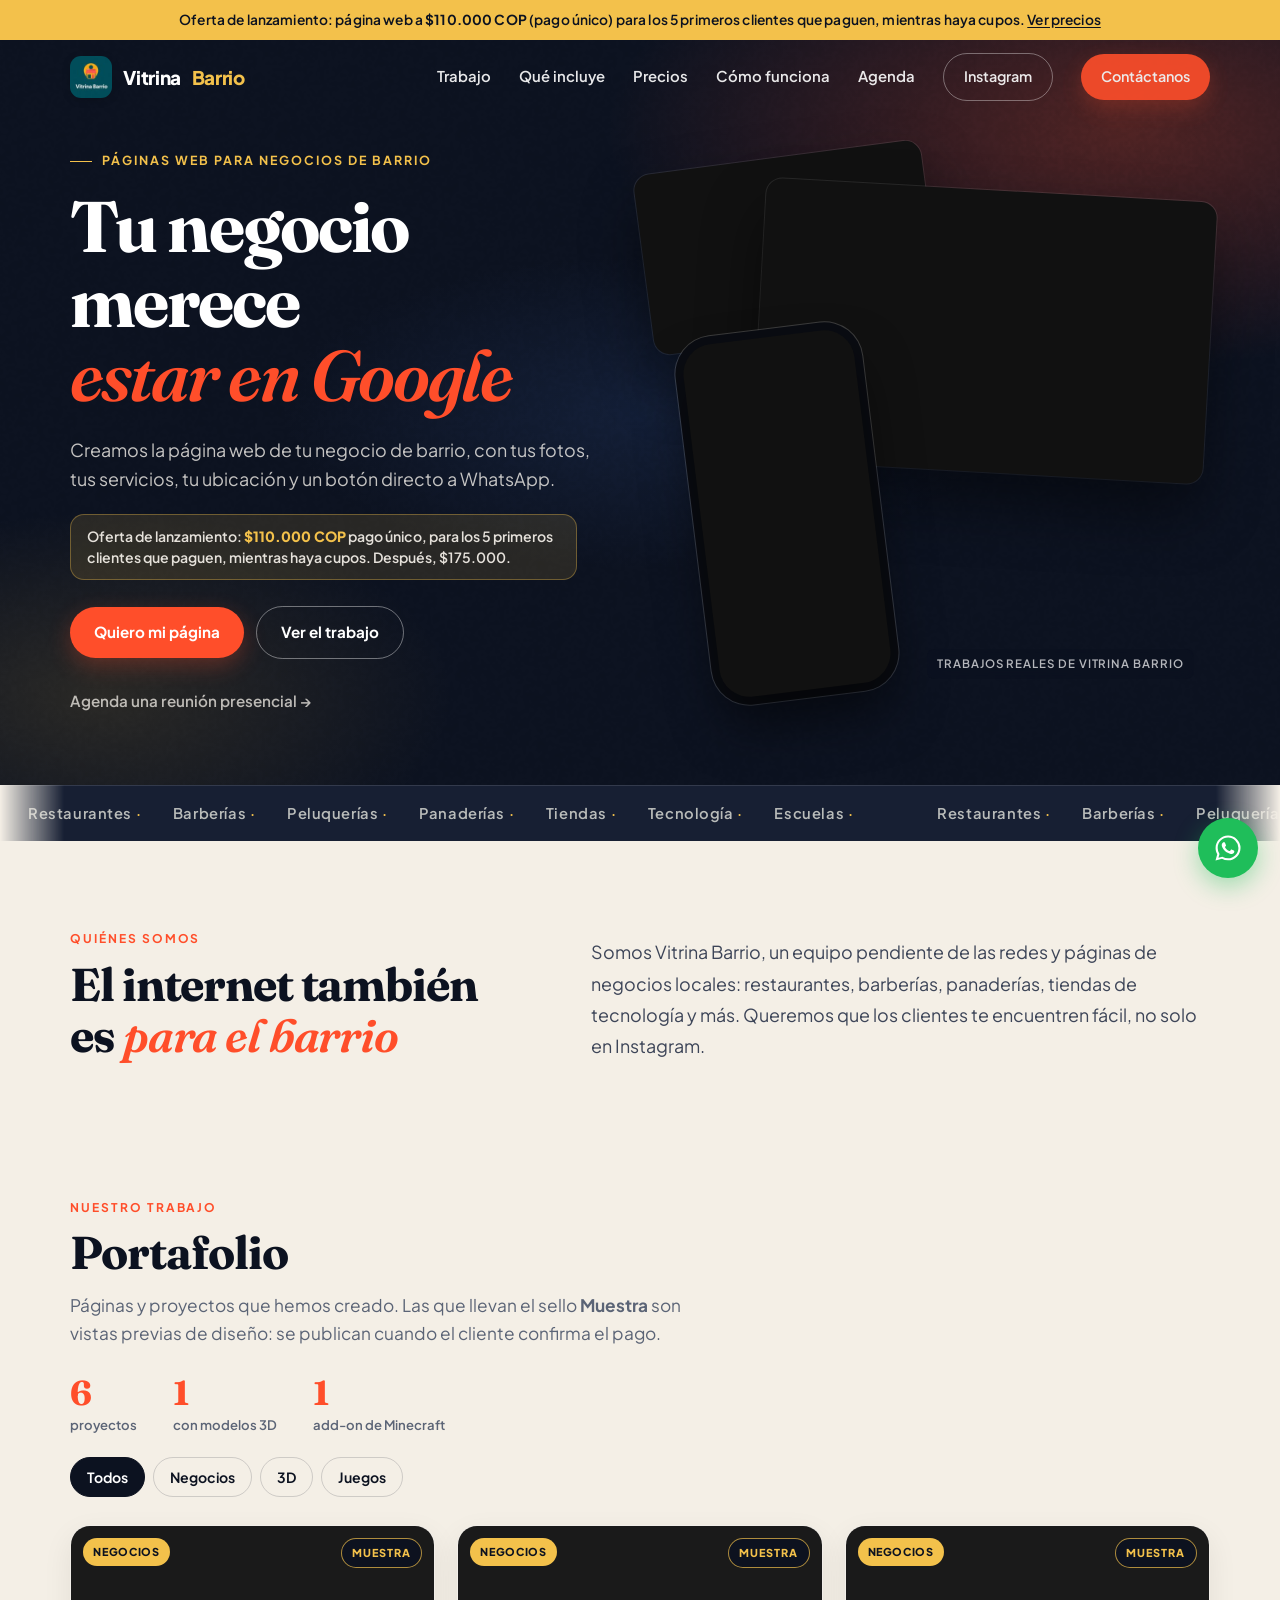
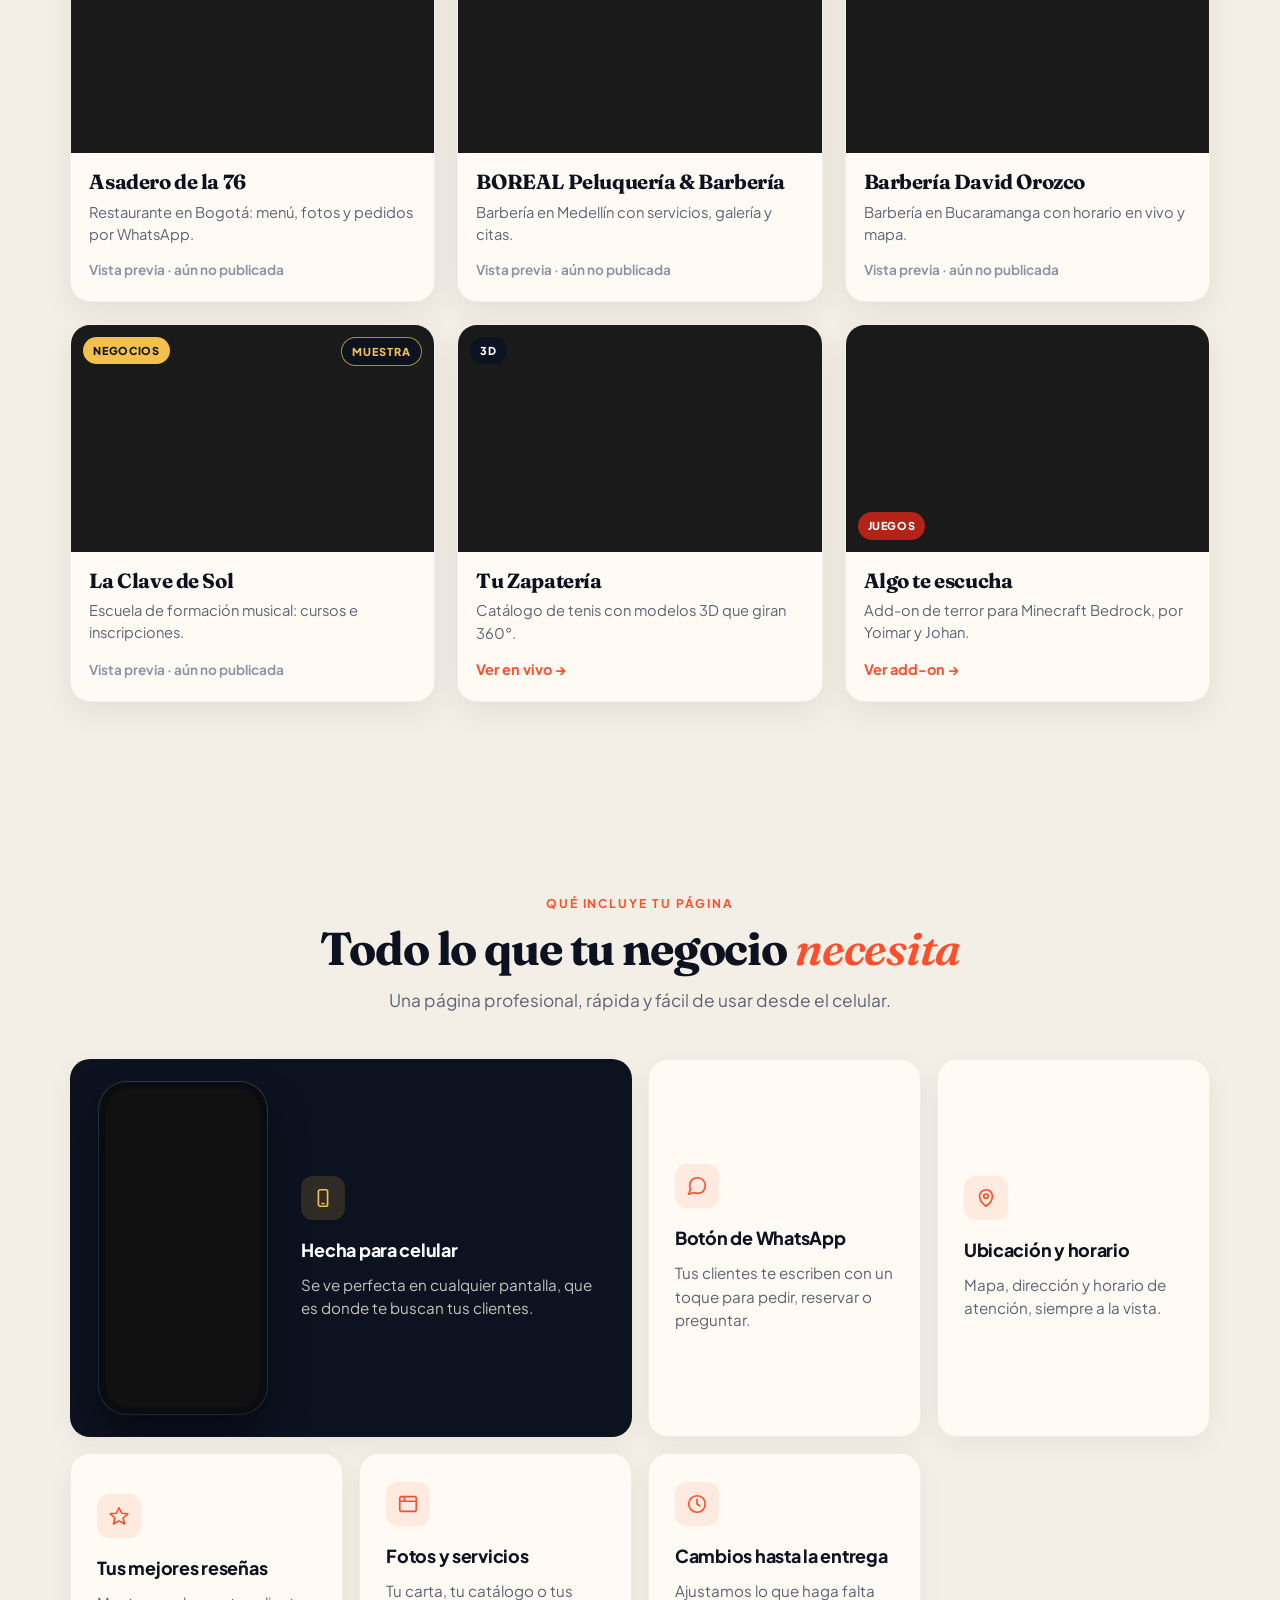
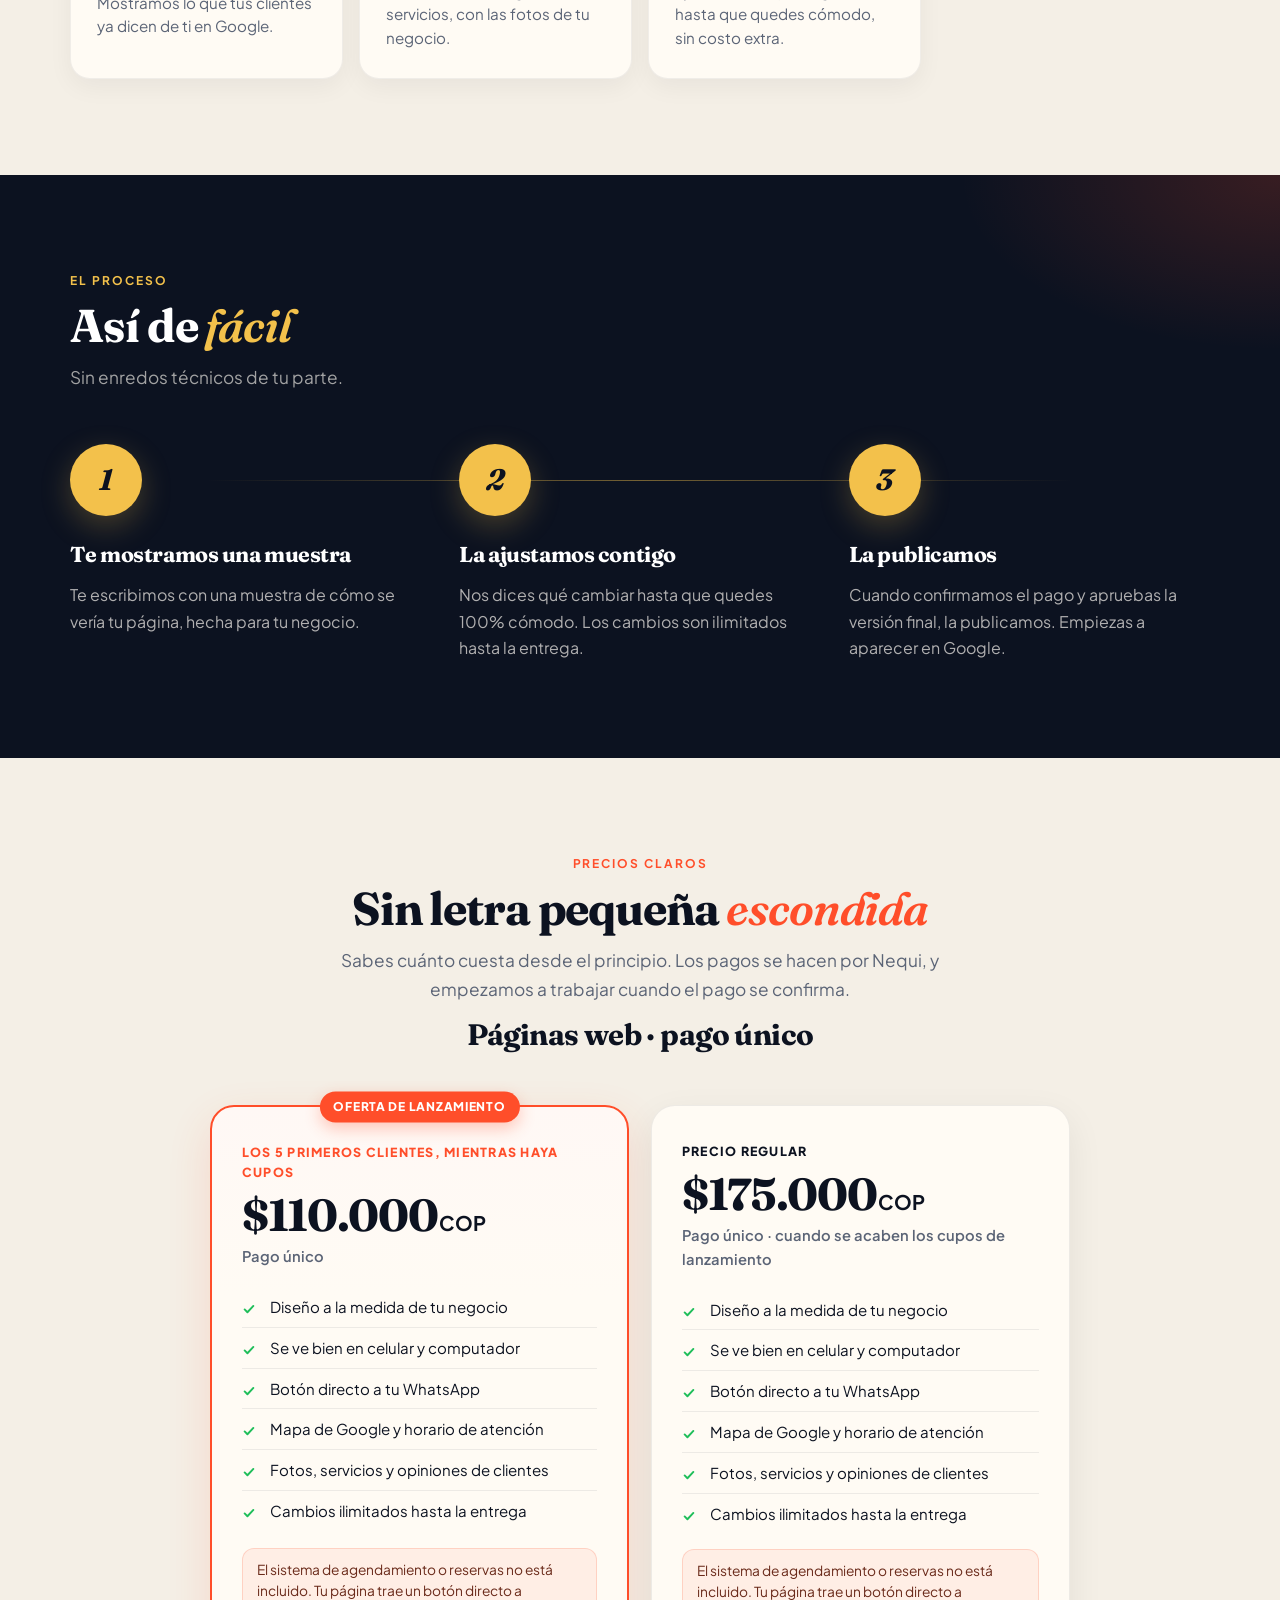
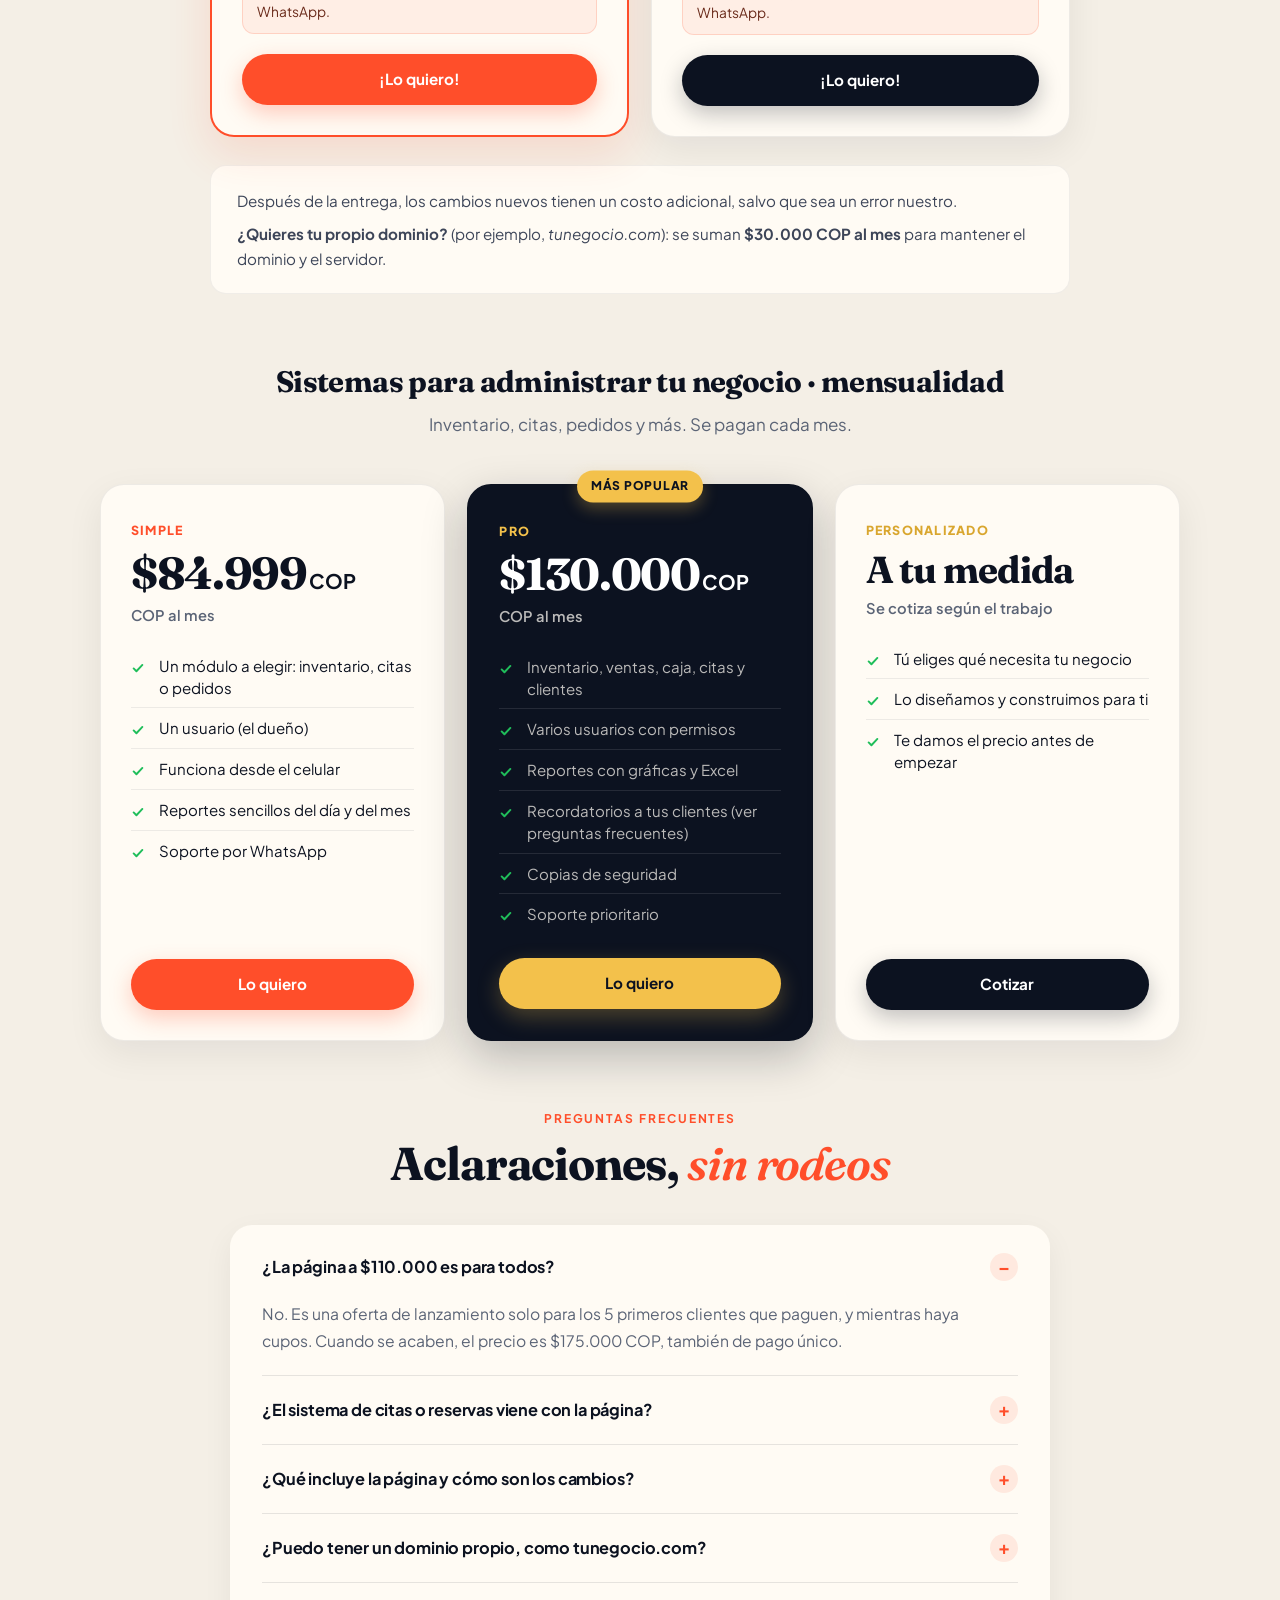
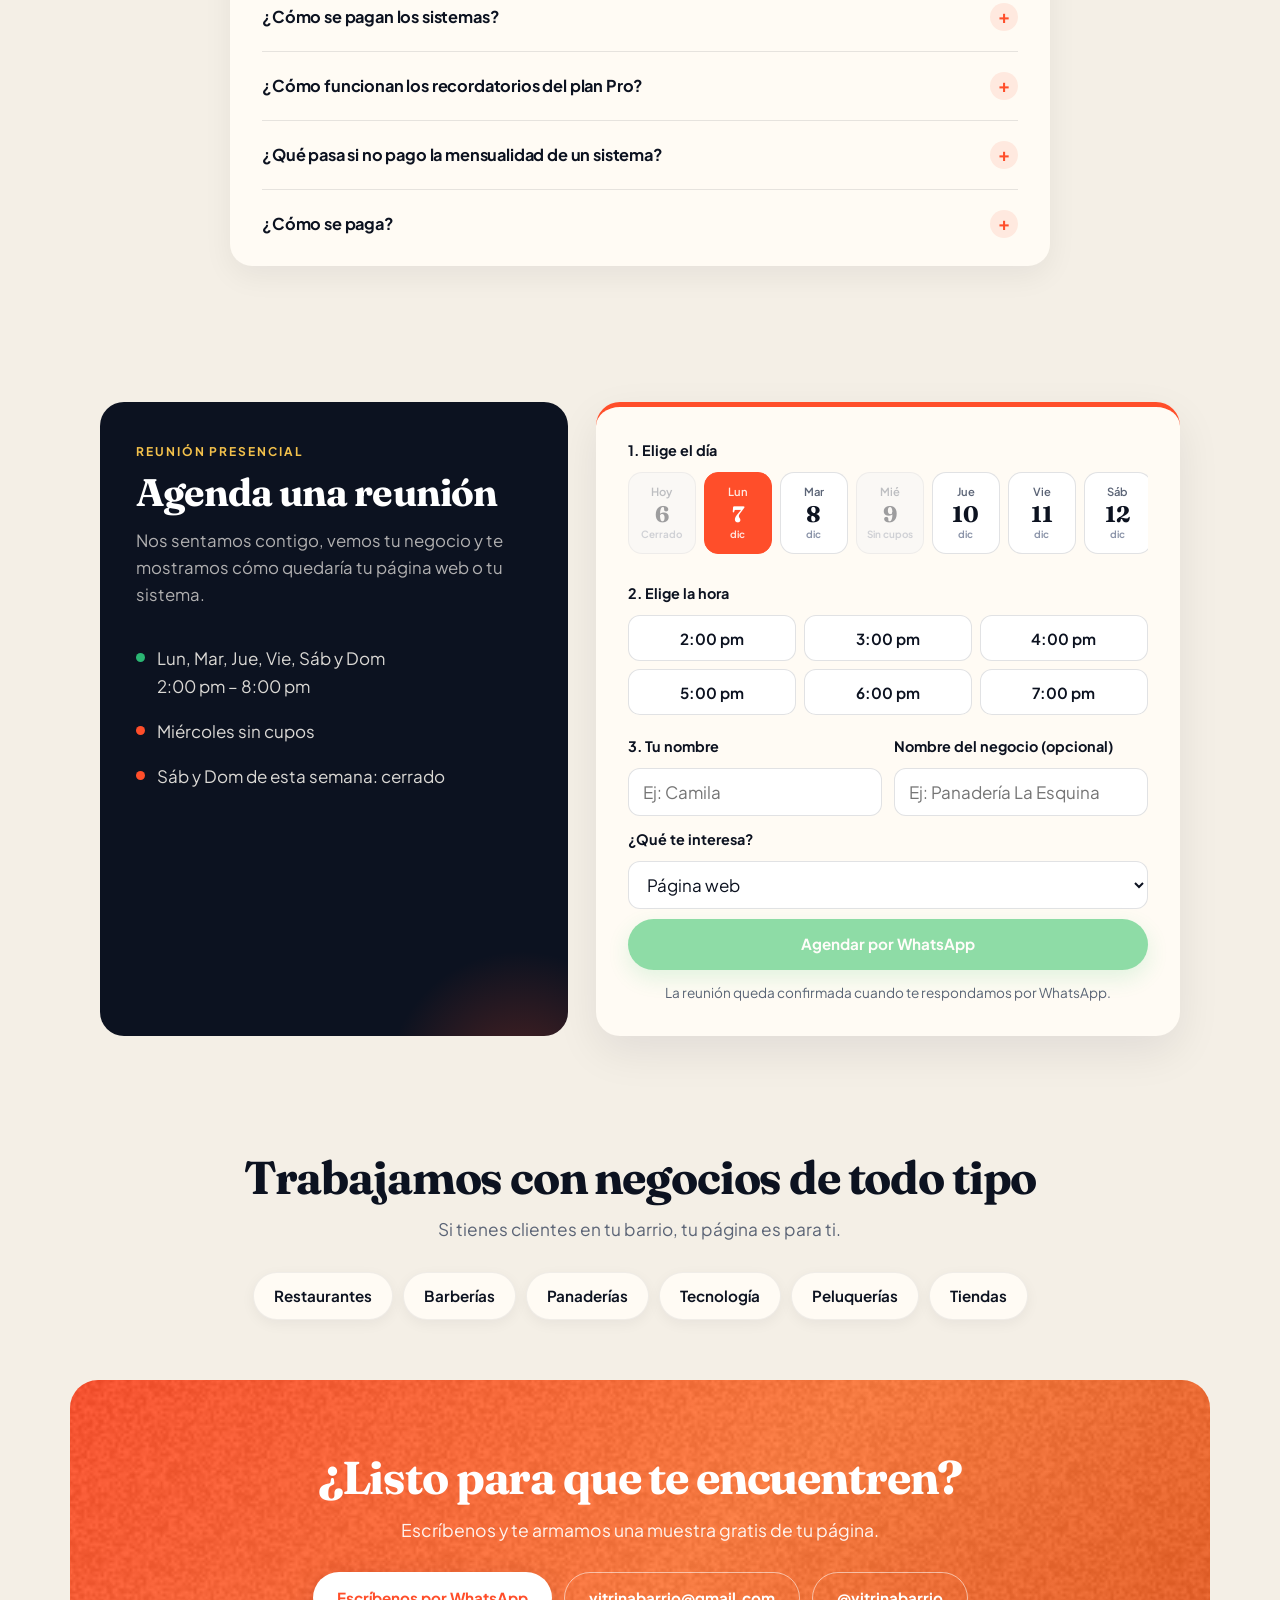
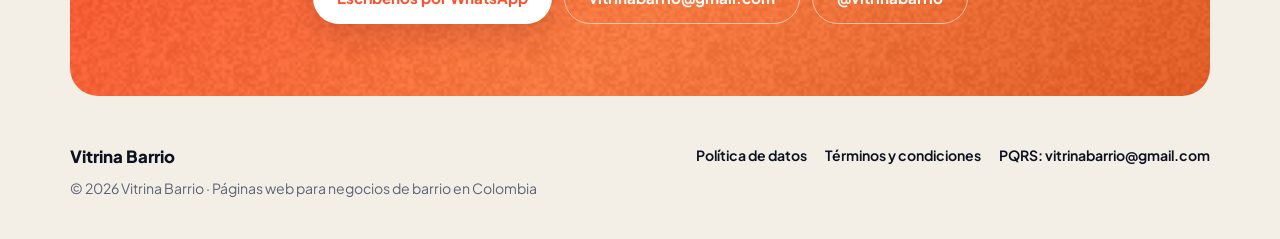
==== commit 8bd4d4e8: "Ajusta la página para cargar las imágenes del portafolio desde archivos .b64" ====
--- a/index.html
+++ b/index.html
@@ -6,7 +6,7 @@
 <title>Vitrina Barrio | Páginas web para negocios de barrio</title>
 <meta name="description" content="Creamos la página web de tu negocio de barrio, con tus fotos, tus servicios, tu ubicación y un botón directo a WhatsApp. Colombia.">
 <meta name="theme-color" content="#0C1220">
-<link rel="icon" href="assets/logo-icon.jpg" type="image/jpeg">
+<link rel="icon" href="[data-uri]" type="image/jpeg">
 <link rel="preconnect" href="https://fonts.googleapis.com">
 <link rel="preconnect" href="https://fonts.gstatic.com" crossorigin>
 <link href="https://fonts.googleapis.com/css2?family=Fraunces:ital,opsz,wght@0,9..144,500;0,9..144,600;0,9..144,700;1,9..144,500;1,9..144,600;1,9..144,700&family=Plus+Jakarta+Sans:ital,wght@0,400;0,500;0,600;0,700;0,800;1,400&display=swap" rel="stylesheet">
@@ -143,7 +143,7 @@
 }
 .hero::after{
   content:"";position:absolute;inset:0;pointer-events:none;opacity:.045;
-  background-image:url(assets/grain.png);background-size:180px;
+  background-image:url([data-uri]);background-size:180px;
   mix-blend-mode:overlay;
 }
 .hero-inner{
@@ -541,7 +541,7 @@
 }
 .cta::before{
   content:"";position:absolute;inset:0;opacity:.08;
-  background-image:url(assets/grain.png);background-size:180px;pointer-events:none;
+  background-image:url([data-uri]);background-size:180px;pointer-events:none;
 }
 .cta h2{color:#fff;position:relative}
 .cta p{margin:12px auto 28px;max-width:30em;font-size:1.1rem;position:relative;color:rgba(255,255,255,.92)}
@@ -677,6 +677,32 @@
   .vitrina{height:200px !important}
 }
 </style>
+
+<script>
+/* Carga imágenes desde archivos .b64 (el conector de GitHub no sube binarios raw) */
+(function(){
+  var cache={};
+  function dataUrl(path,t){
+    var mime=/\.png/i.test(path)?'image/png':'image/jpeg';
+    return 'data:'+mime+';base64,'+String(t).replace(/\s+/g,'');
+  }
+  function load(path){
+    if(!cache[path]) cache[path]=fetch(path).then(function(r){if(!r.ok)throw new Error(r.status);return r.text()}).then(function(t){return dataUrl(path,t)});
+    return cache[path];
+  }
+  function apply(){
+    document.querySelectorAll('img[data-src]').forEach(function(img){
+      if(img.dataset.ok) return;
+      img.dataset.ok='1';
+      load(img.getAttribute('data-src')).then(function(u){img.src=u}).catch(function(e){console.warn('img',e)});
+    });
+  }
+  ['asadero','ate_portada','barberia','boreal','clave','phone_barberia','zapateria'].forEach(function(n){load('assets/'+n+'.jpg.b64')});
+  if(document.readyState==='loading') document.addEventListener('DOMContentLoaded',apply);
+  else apply();
+})();
+</script>
+
 </head>
 <body>
 <a class="skip" href="#contenido">Saltar al contenido</a>
@@ -688,7 +714,7 @@
 
 <header class="nav" id="nav">
   <a class="logo" href="#inicio">
-    <img src="assets/logo-icon.jpg" width="42" height="42" alt="Logo de Vitrina Barrio">
+    <img src="[data-uri]" width="42" height="42" alt="Logo de Vitrina Barrio">
     Vitrina <span>Barrio</span>
   </a>
   <nav class="menu" id="menu">
@@ -717,9 +743,9 @@
       </div>
     </div>
     <div class="vitrina" aria-hidden="true">
-      <figure class="shot b"><img src="assets/asadero.jpg" alt=""></figure>
-      <figure class="shot a"><img src="assets/barberia.jpg" alt=""></figure>
-      <figure class="shot phone"><img src="assets/phone_barberia.jpg" alt=""></figure>
+      <figure class="shot b"><img src="[data-uri]" data-src="assets/asadero.jpg.b64" alt=""></figure>
+      <figure class="shot a"><img src="[data-uri]" data-src="assets/barberia.jpg.b64" alt=""></figure>
+      <figure class="shot phone"><img src="[data-uri]" data-src="assets/phone_barberia.jpg.b64" alt=""></figure>
       <figcaption>Trabajos reales de Vitrina Barrio</figcaption>
     </div>
   </div>
@@ -765,7 +791,7 @@
     <div class="pgrid">
       <article class="card rev" data-cat="negocios">
         <div class="th">
-          <img src="assets/asadero.jpg" alt="Vista previa de la página del Asadero de la 76" width="1280" height="800">
+          <img src="[data-uri]" data-src="assets/asadero.jpg.b64" alt="Vista previa de la página del Asadero de la 76" width="1280" height="800">
           <span class="tag">Negocios</span>
           <span class="muestra">Muestra</span>
         </div>
@@ -777,7 +803,7 @@
       </article>
       <article class="card rev" data-cat="negocios">
         <div class="th">
-          <img src="assets/boreal.jpg" alt="Vista previa de la página de BOREAL Peluquería y Barbería" width="1280" height="800">
+          <img src="[data-uri]" data-src="assets/boreal.jpg.b64" alt="Vista previa de la página de BOREAL Peluquería y Barbería" width="1280" height="800">
           <span class="tag">Negocios</span>
           <span class="muestra">Muestra</span>
         </div>
@@ -789,7 +815,7 @@
       </article>
       <article class="card rev" data-cat="negocios">
         <div class="th">
-          <img src="assets/barberia.jpg" alt="Vista previa de la página de Barbería David Orozco" width="1600" height="1000">
+          <img src="[data-uri]" data-src="assets/barberia.jpg.b64" alt="Vista previa de la página de Barbería David Orozco" width="1600" height="1000">
           <span class="tag">Negocios</span>
           <span class="muestra">Muestra</span>
         </div>
@@ -801,7 +827,7 @@
       </article>
       <article class="card rev" data-cat="negocios">
         <div class="th">
-          <img src="assets/clave.jpg" alt="Vista previa de la página de La Clave de Sol" width="1280" height="800">
+          <img src="[data-uri]" data-src="assets/clave.jpg.b64" alt="Vista previa de la página de La Clave de Sol" width="1280" height="800">
           <span class="tag">Negocios</span>
           <span class="muestra">Muestra</span>
         </div>
@@ -813,7 +839,7 @@
       </article>
       <a class="card rev" data-cat="3d" href="https://maiguxd.github.io/zapateria/" target="_blank" rel="noopener">
         <div class="th">
-          <img src="assets/zapateria.jpg" alt="Catálogo en 3D de Tu Zapatería" width="1440" height="900">
+          <img src="[data-uri]" data-src="assets/zapateria.jpg.b64" alt="Catálogo en 3D de Tu Zapatería" width="1440" height="900">
           <span class="tag d3">3D</span>
         </div>
         <div class="card-body">
@@ -824,7 +850,7 @@
       </a>
       <a class="card ate rev" data-cat="juegos" href="https://github.com/maiguxd/algo-te-escucha" target="_blank" rel="noopener">
         <div class="th">
-          <img src="assets/ate_portada.jpg" alt="Portada del add-on Algo te escucha para Minecraft" width="1280" height="720">
+          <img src="[data-uri]" data-src="assets/ate_portada.jpg.b64" alt="Portada del add-on Algo te escucha para Minecraft" width="1280" height="720">
           <span class="tag game">Juegos</span>
         </div>
         <div class="card-body">
@@ -846,7 +872,7 @@
     </div>
     <div class="bento">
       <article class="feat phone-feat wide rev">
-        <div class="phone-frame"><img src="assets/phone_barberia.jpg" alt="Ejemplo de una página vista en el celular" width="780" height="1502"></div>
+        <div class="phone-frame"><img src="[data-uri]" data-src="assets/phone_barberia.jpg.b64" alt="Ejemplo de una página vista en el celular" width="780" height="1502"></div>
         <div>
           <div class="ic"><svg viewBox="0 0 24 24" fill="none" stroke="currentColor" stroke-width="1.8" stroke-linecap="round" stroke-linejoin="round"><rect x="7" y="3" width="10" height="18" rx="2"/><path d="M11 18h2"/></svg></div>
           <h3>Hecha para celular</h3>
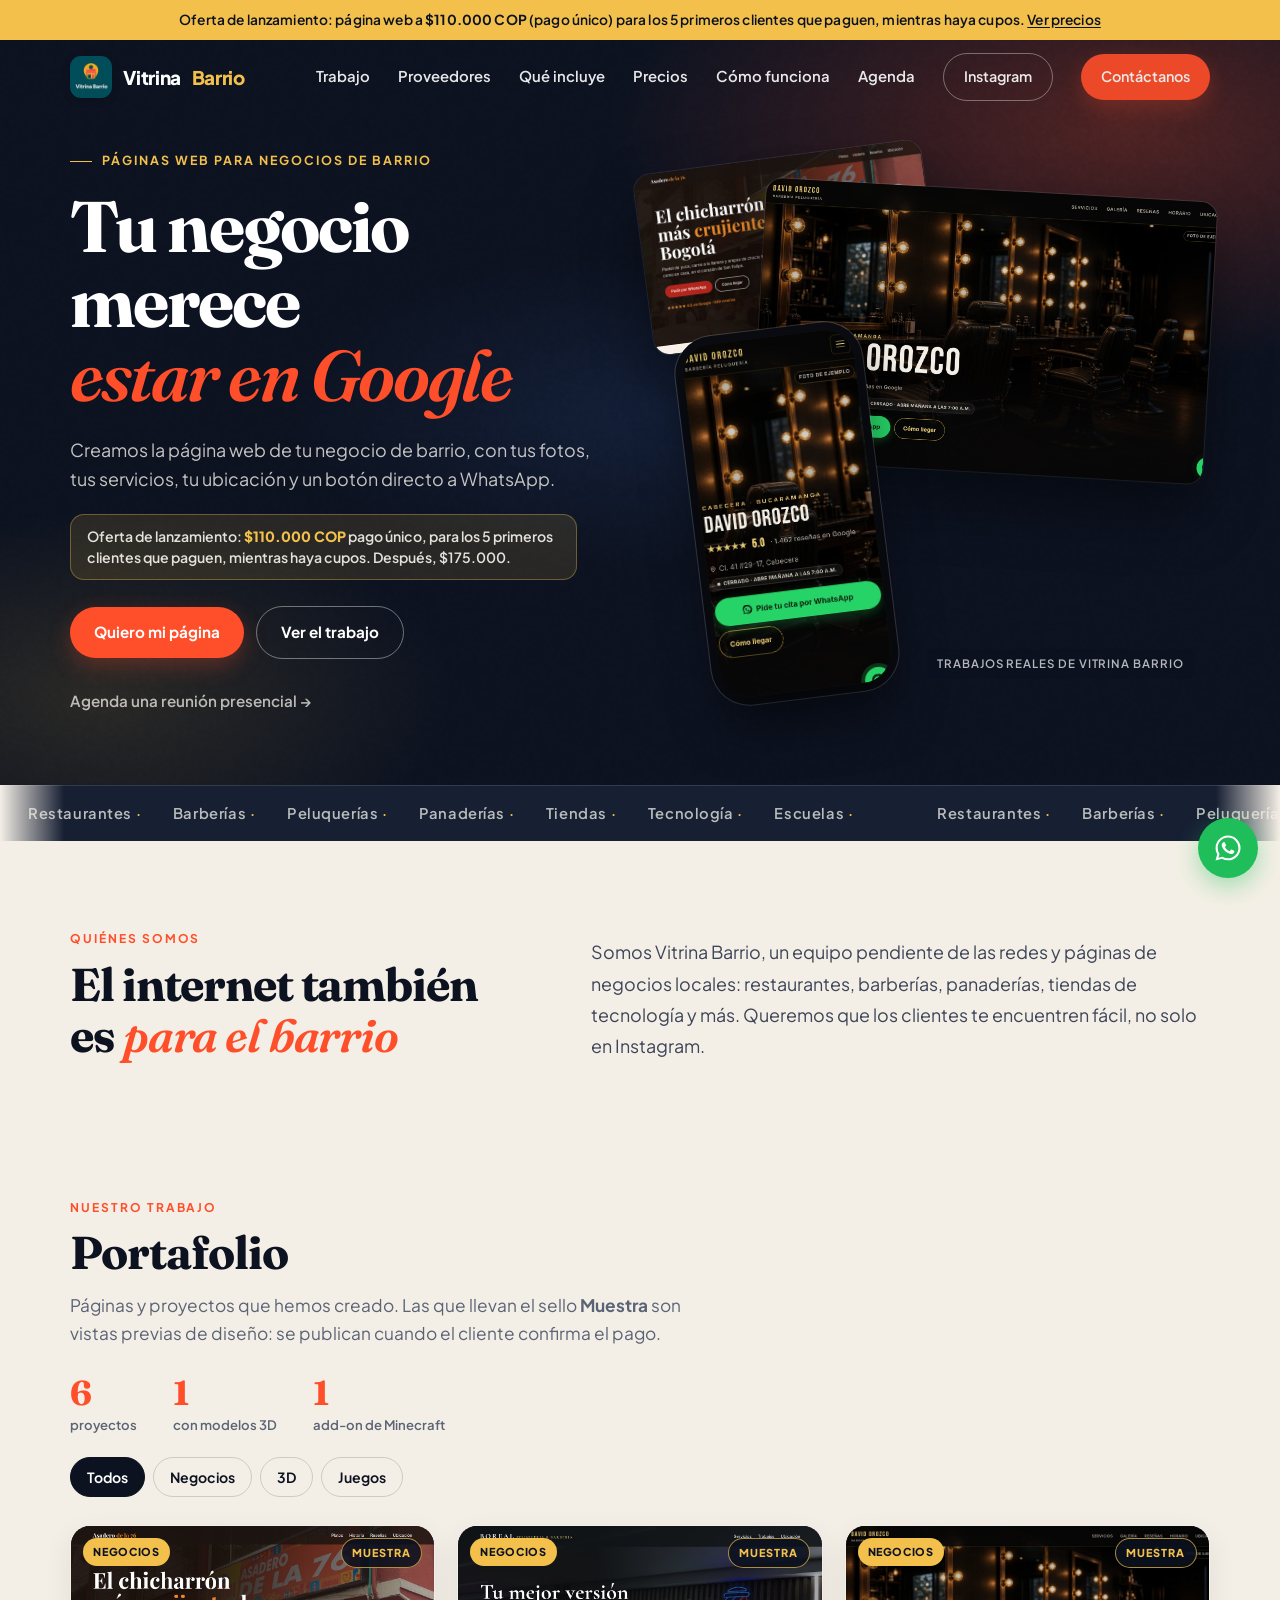
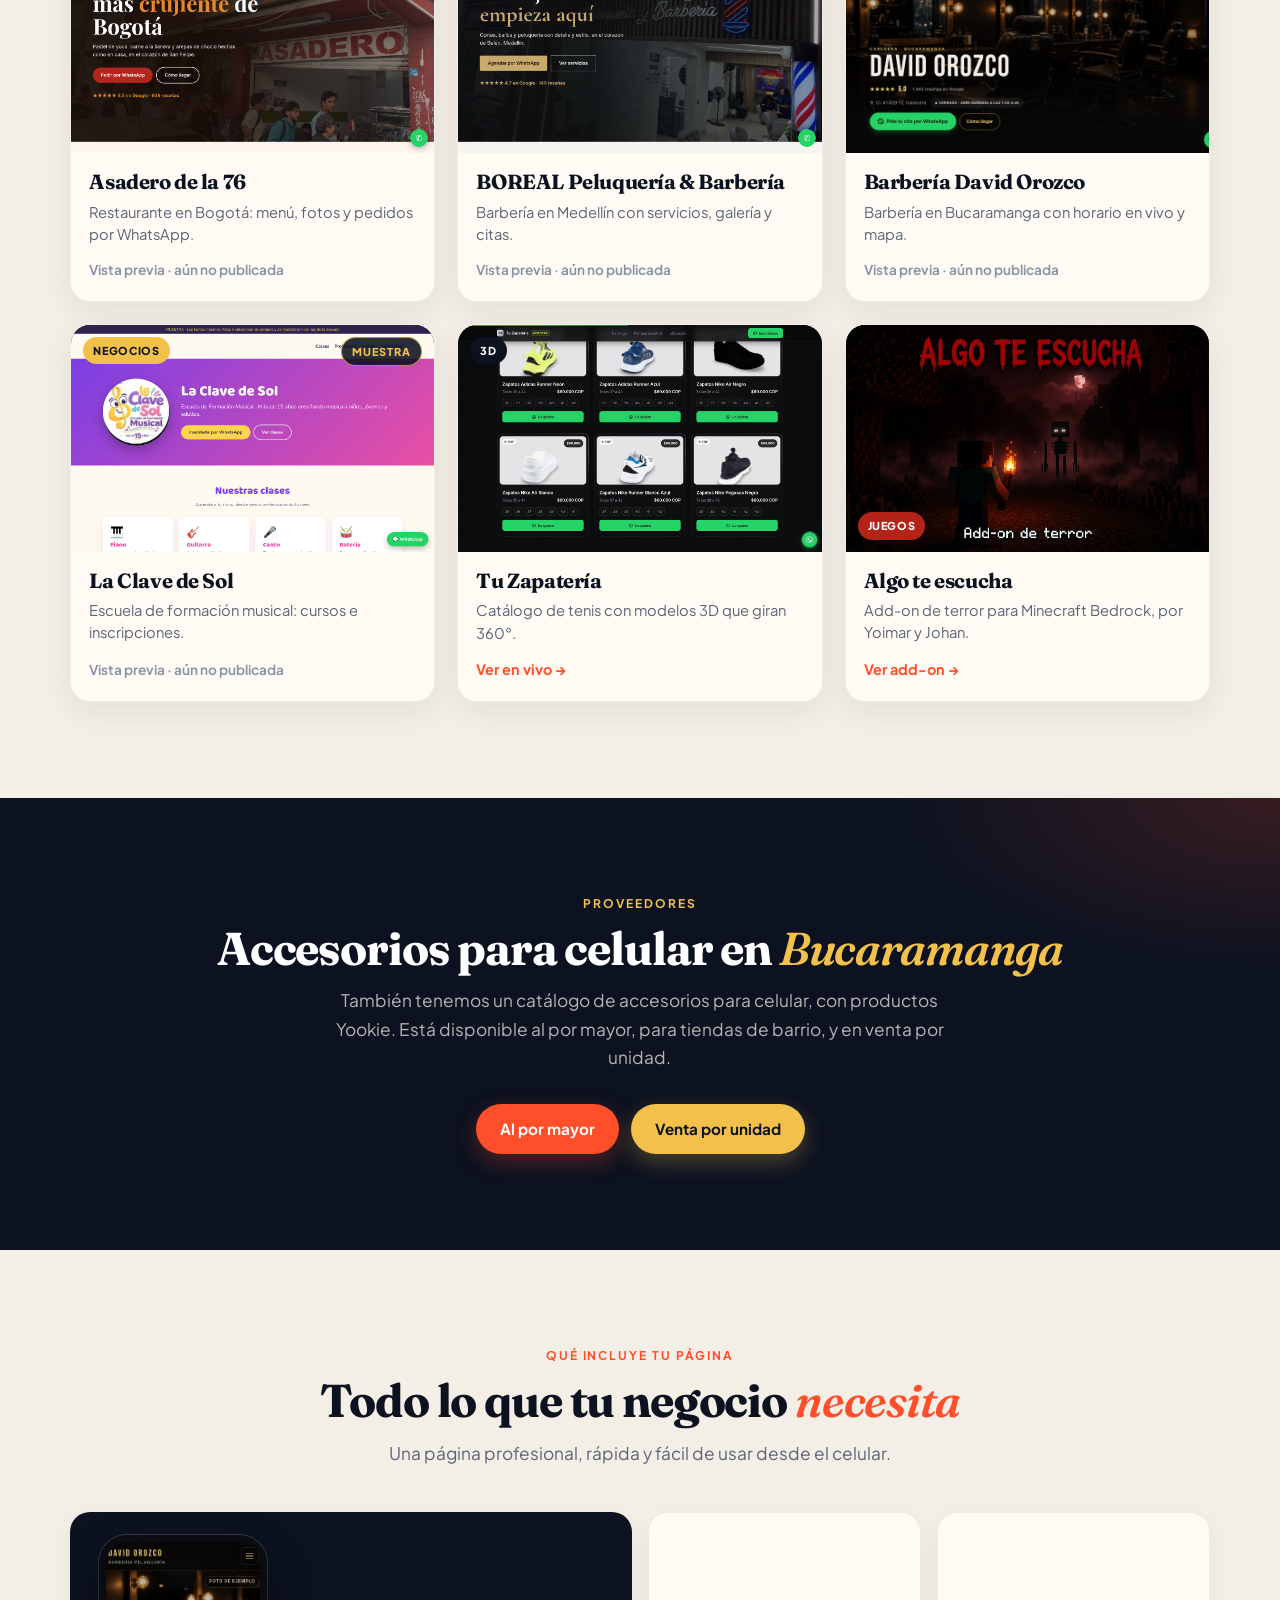
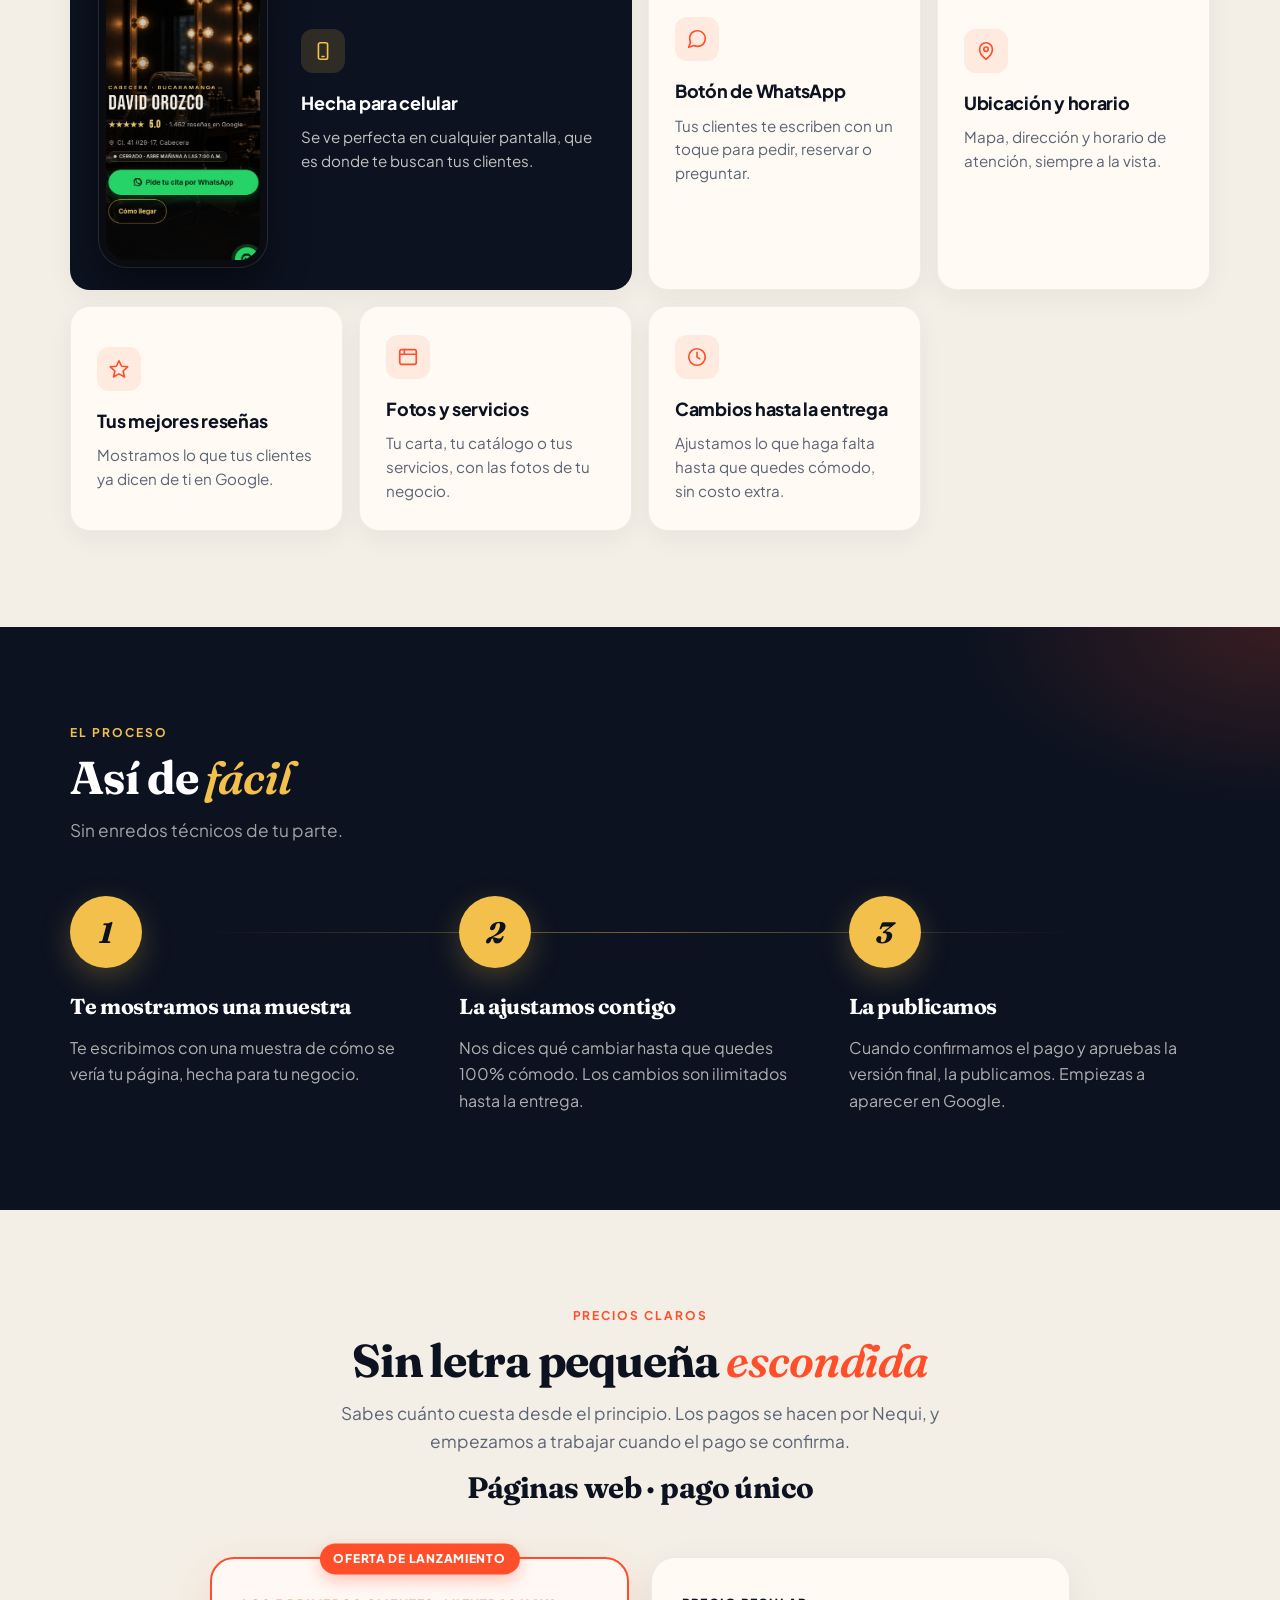
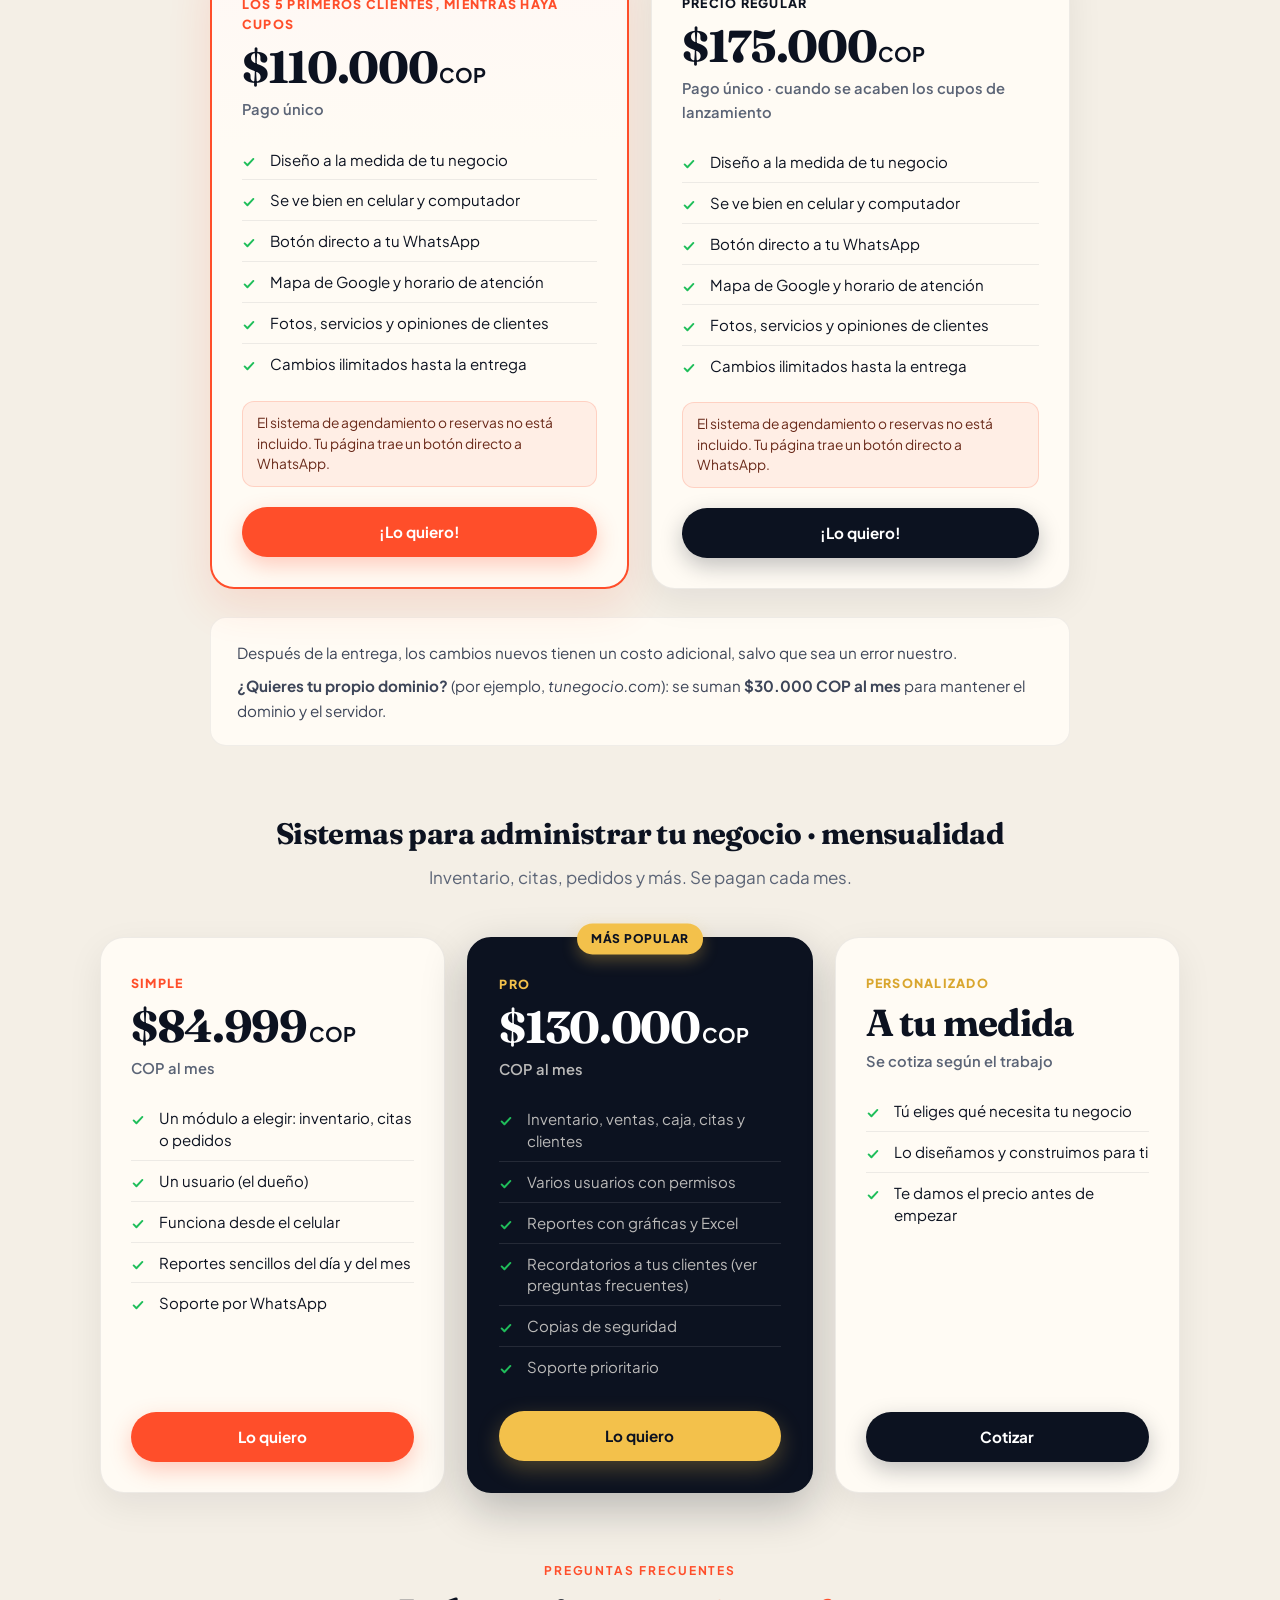
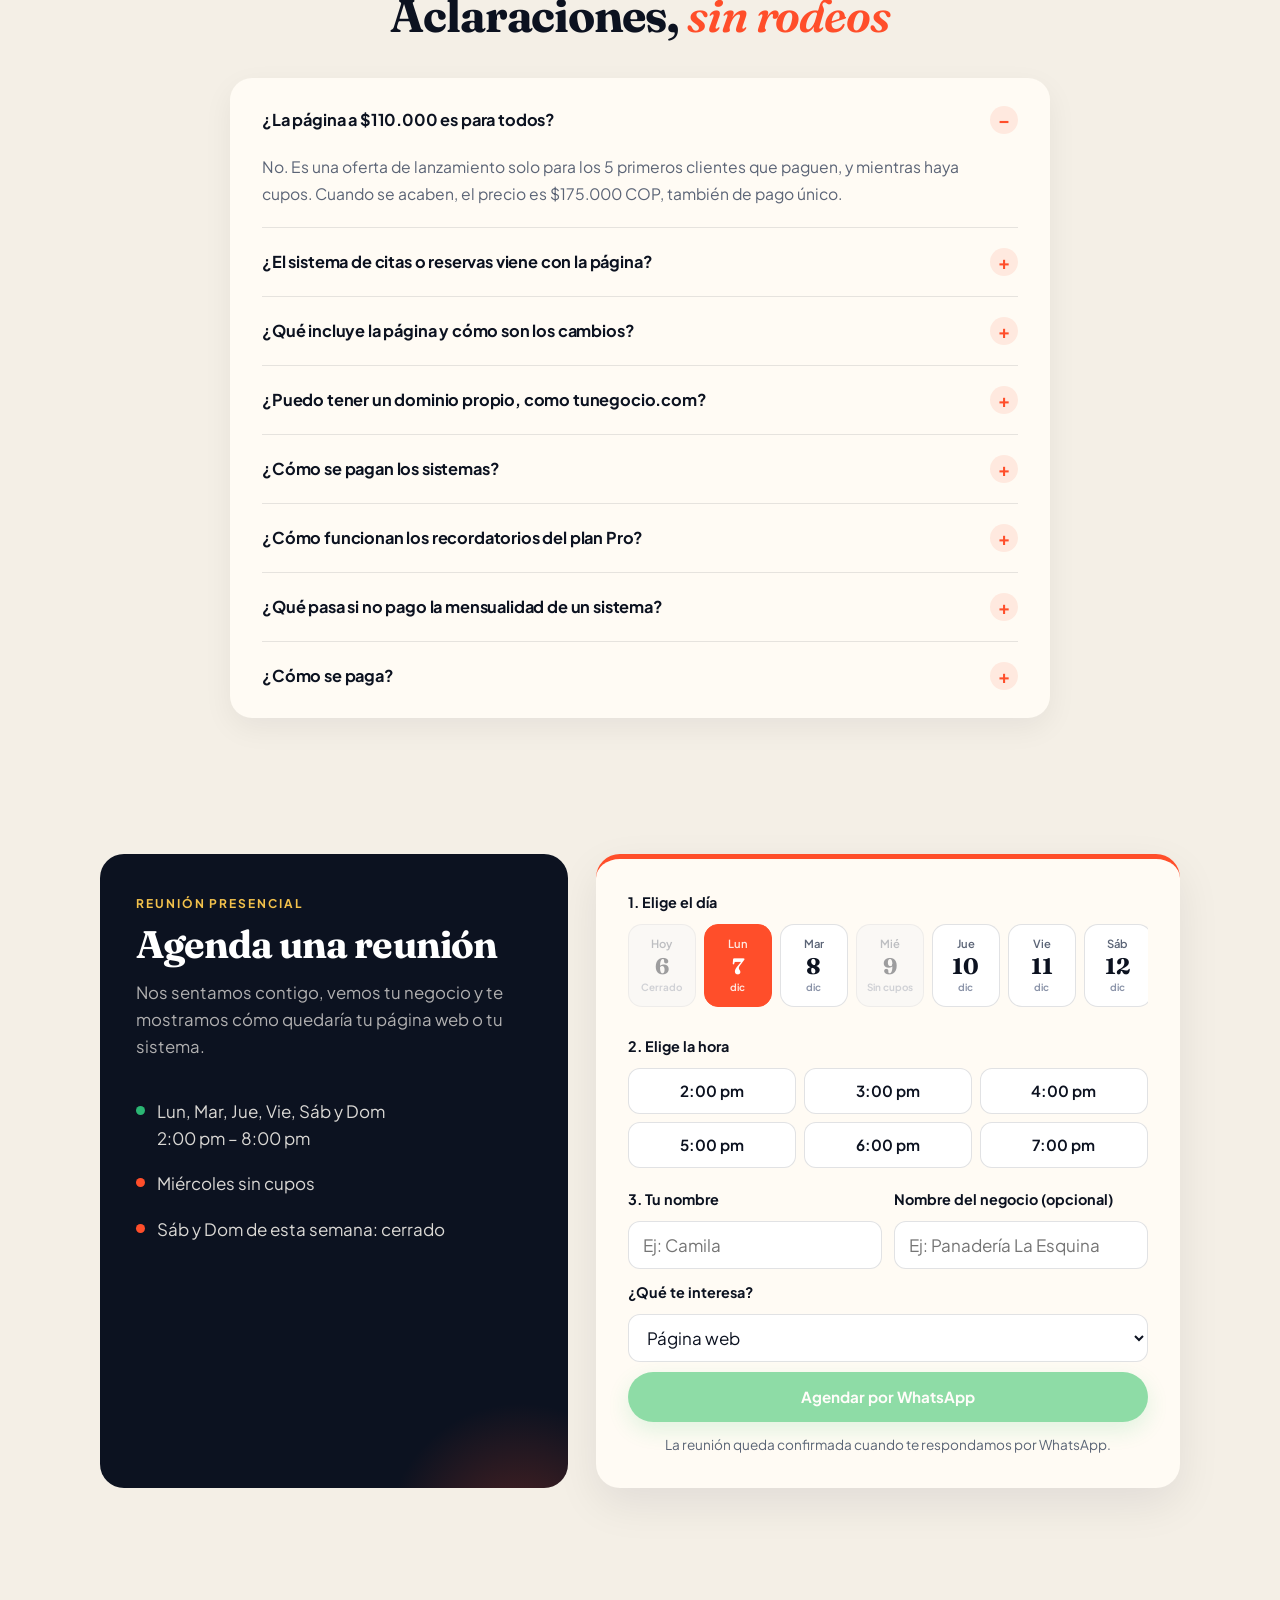
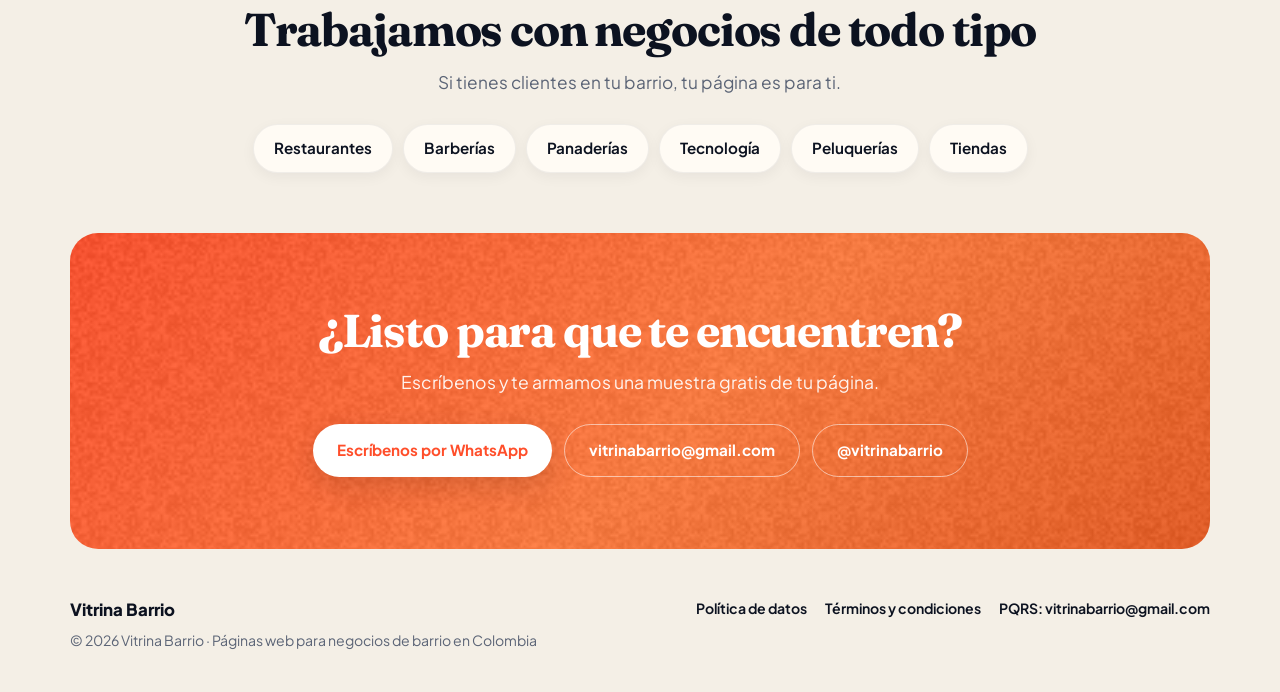
==== commit 1950d80b: "Agrega el apartado Proveedores en la página principal, con enlace al catálogo" ====
--- a/index.html
+++ b/index.html
@@ -676,6 +676,23 @@
 @media (max-width:560px){
   .vitrina{height:200px !important}
 }
+
+/* ——— Proveedores ——— */
+.proveedores{
+  background:var(--ink);color:#fff;position:relative;overflow:hidden;
+}
+.proveedores::before{
+  content:"";position:absolute;inset:0;pointer-events:none;
+  background:radial-gradient(ellipse 55% 70% at 100% 0%, rgba(255,78,42,.18), transparent 55%);
+}
+.proveedores .kicker{color:var(--gold)}
+.proveedores h2 em{color:var(--gold)}
+.proveedores .sub{color:rgba(255,251,244,.7)}
+.prov-actions{display:flex;flex-wrap:wrap;gap:12px;justify-content:center;margin-top:32px;position:relative}
+
+@media (max-width:1180px){
+  .menu{gap:16px}
+}
 </style>
 
 <script>
@@ -719,6 +736,7 @@
   </a>
   <nav class="menu" id="menu">
     <a href="#trabajo" data-close>Trabajo</a>
+    <a href="#proveedores" data-close>Proveedores</a>
     <a href="#incluye" data-close>Qué incluye</a>
     <a href="#precios" data-close>Precios</a>
     <a href="#como" data-close>Cómo funciona</a>
@@ -861,9 +879,25 @@
       </a>
     </div>
   </div>
+
 </section>
 
+<section class="proveedores" id="proveedores">
+  <div class="wrap">
+    <div class="rev" style="text-align:center">
+      <div class="kicker center">Proveedores</div>
+      <h2>Accesorios para celular en <em>Bucaramanga</em></h2>
+      <p class="sub center">También tenemos un catálogo de accesorios para celular, con productos Yookie. Está disponible al por mayor, para tiendas de barrio, y en venta por unidad.</p>
+    </div>
+    <div class="prov-actions">
+      <a class="btn" href="https://maiguxd.github.io/catalogo/#mayor">Al por mayor</a>
+      <a class="btn gold" href="https://maiguxd.github.io/catalogo/#detal">Venta por unidad</a>
+    </div>
+  </div>
+</section>
+
 <section id="incluye">
+
   <div class="wrap">
     <div class="rev" style="text-align:center">
       <div class="kicker center">Qué incluye tu página</div>
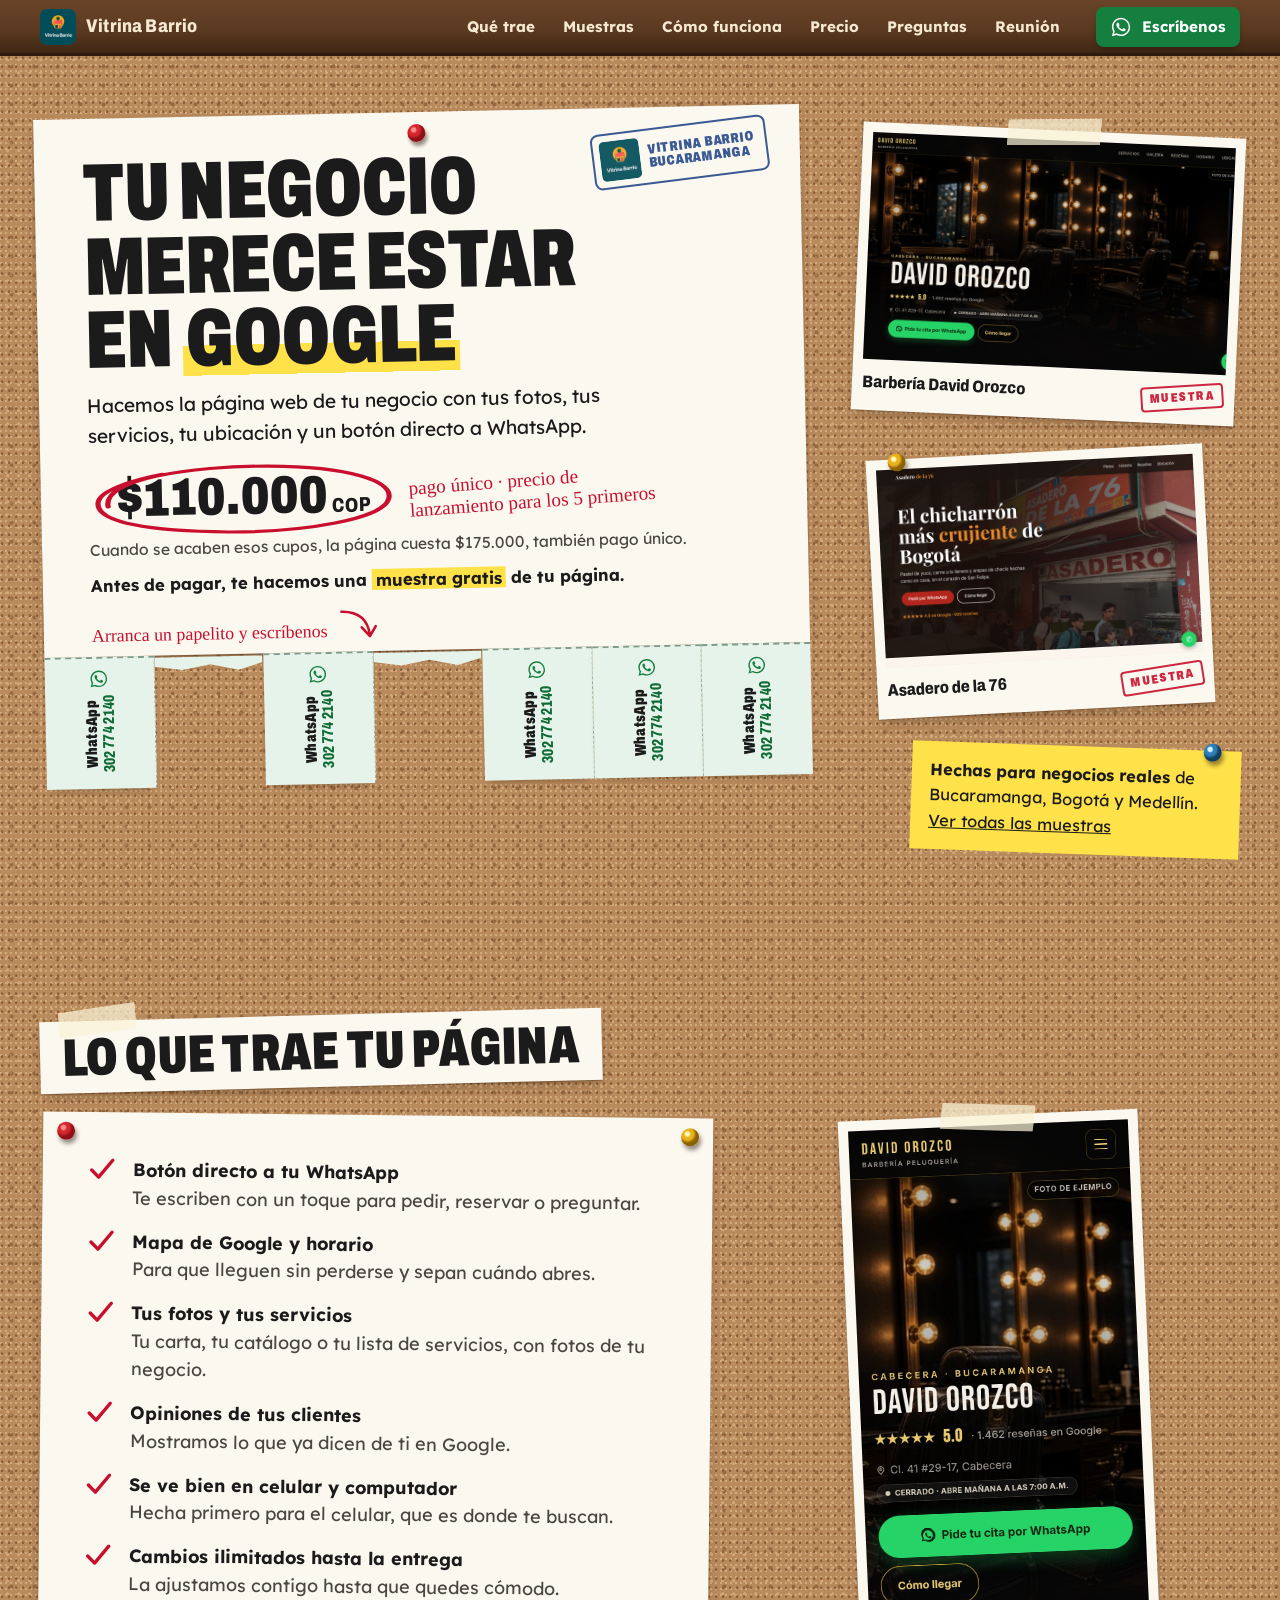
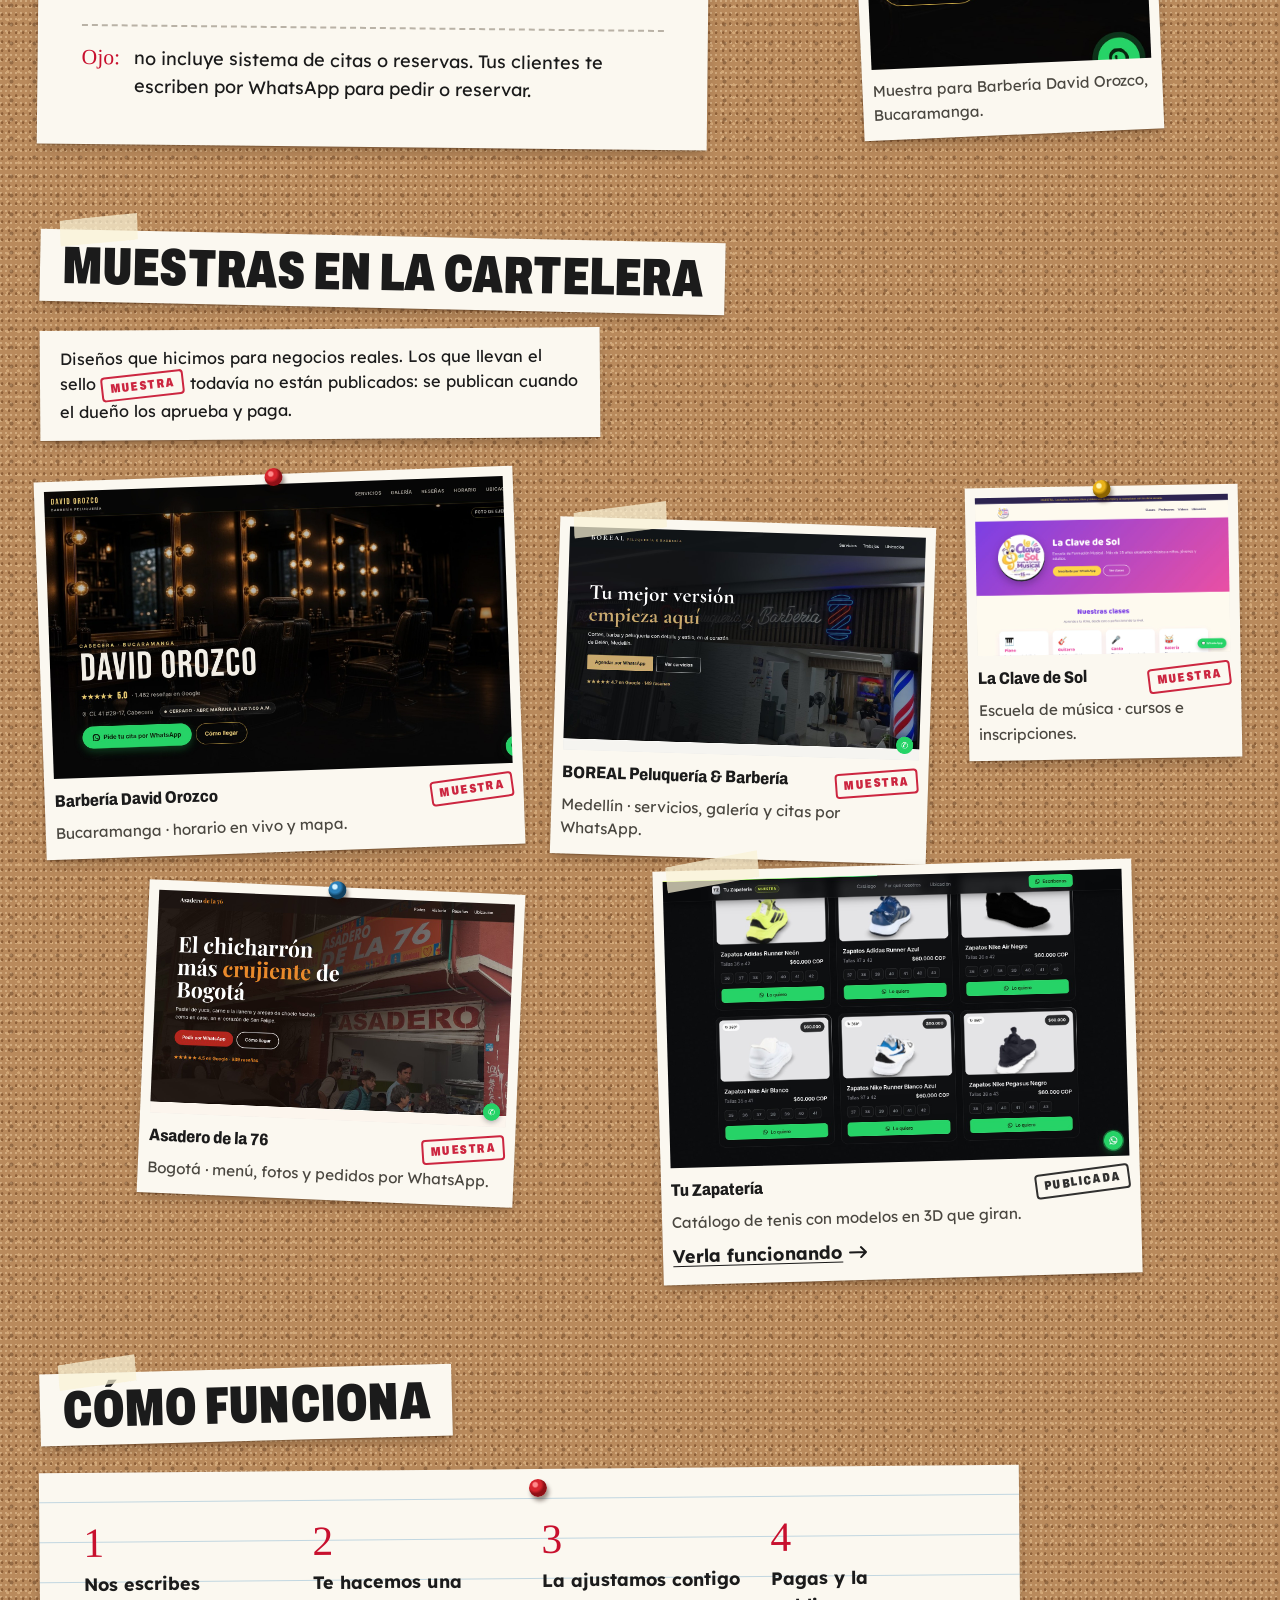
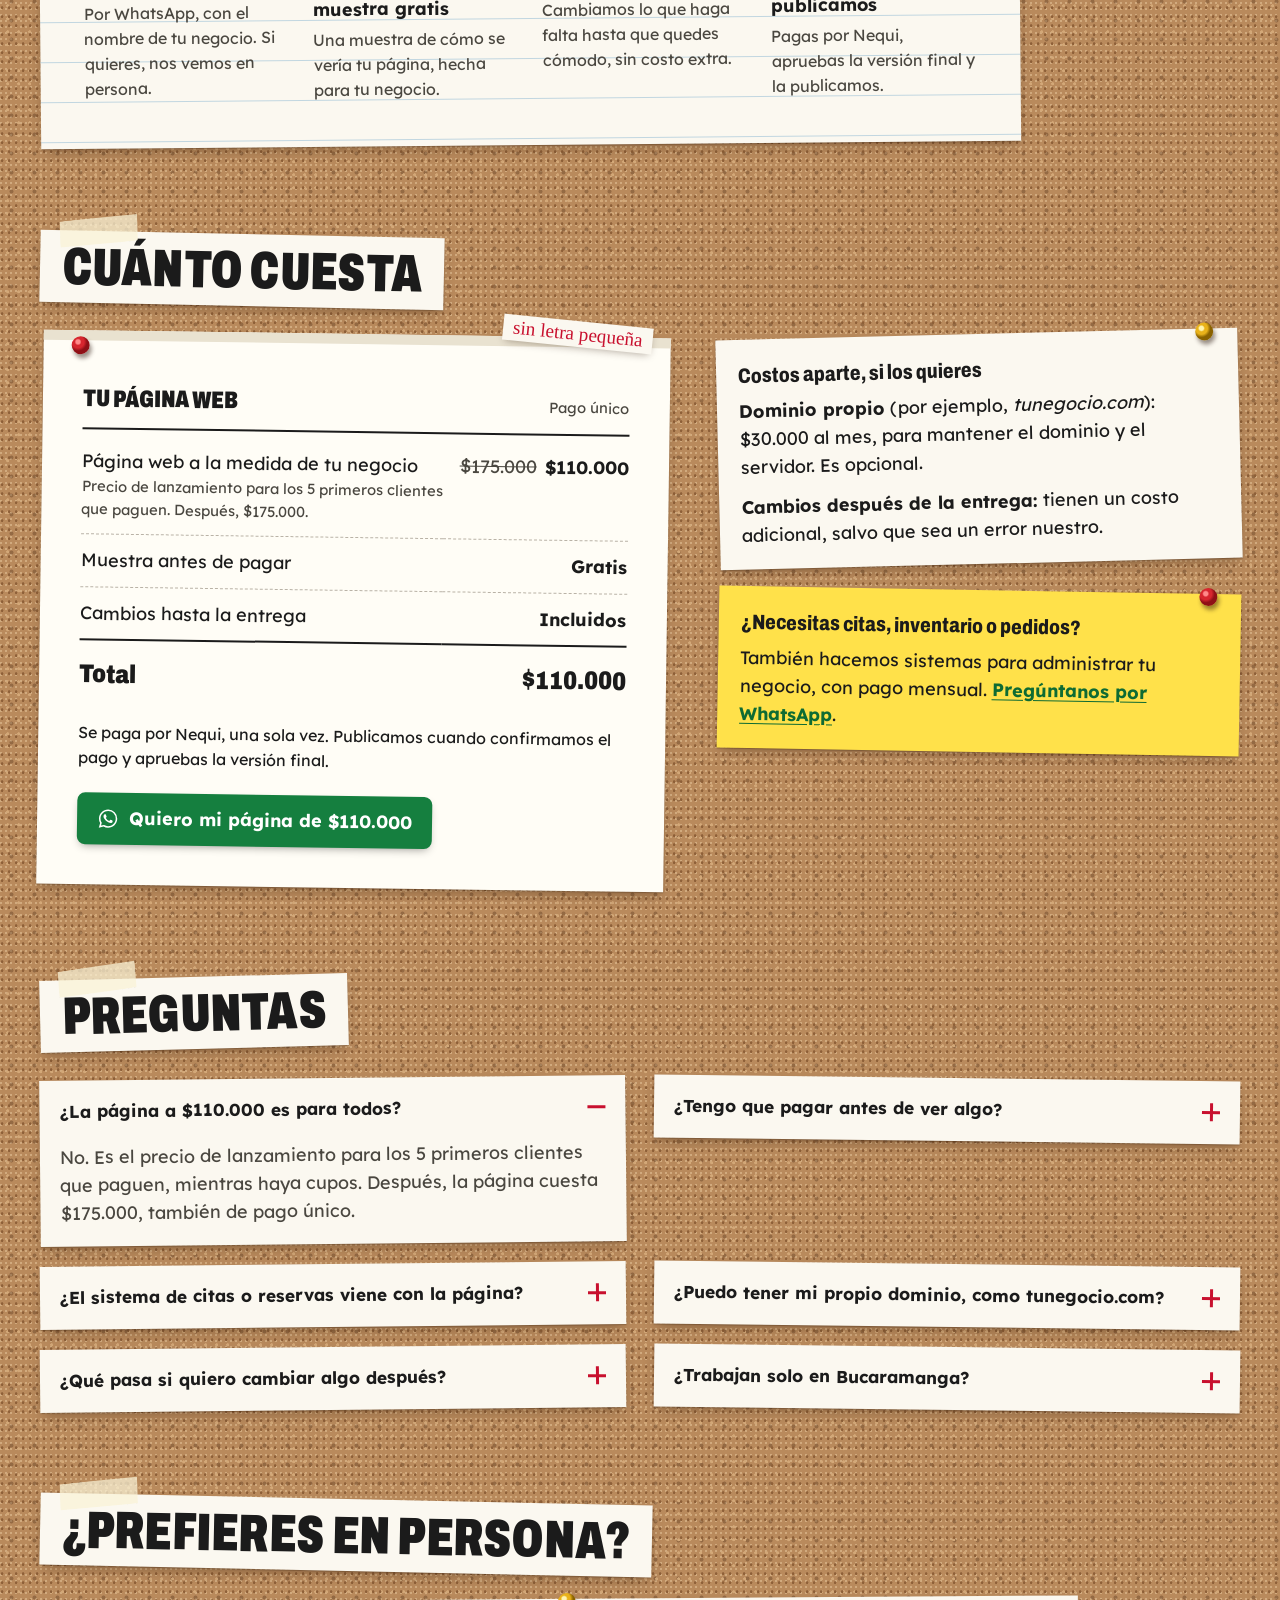
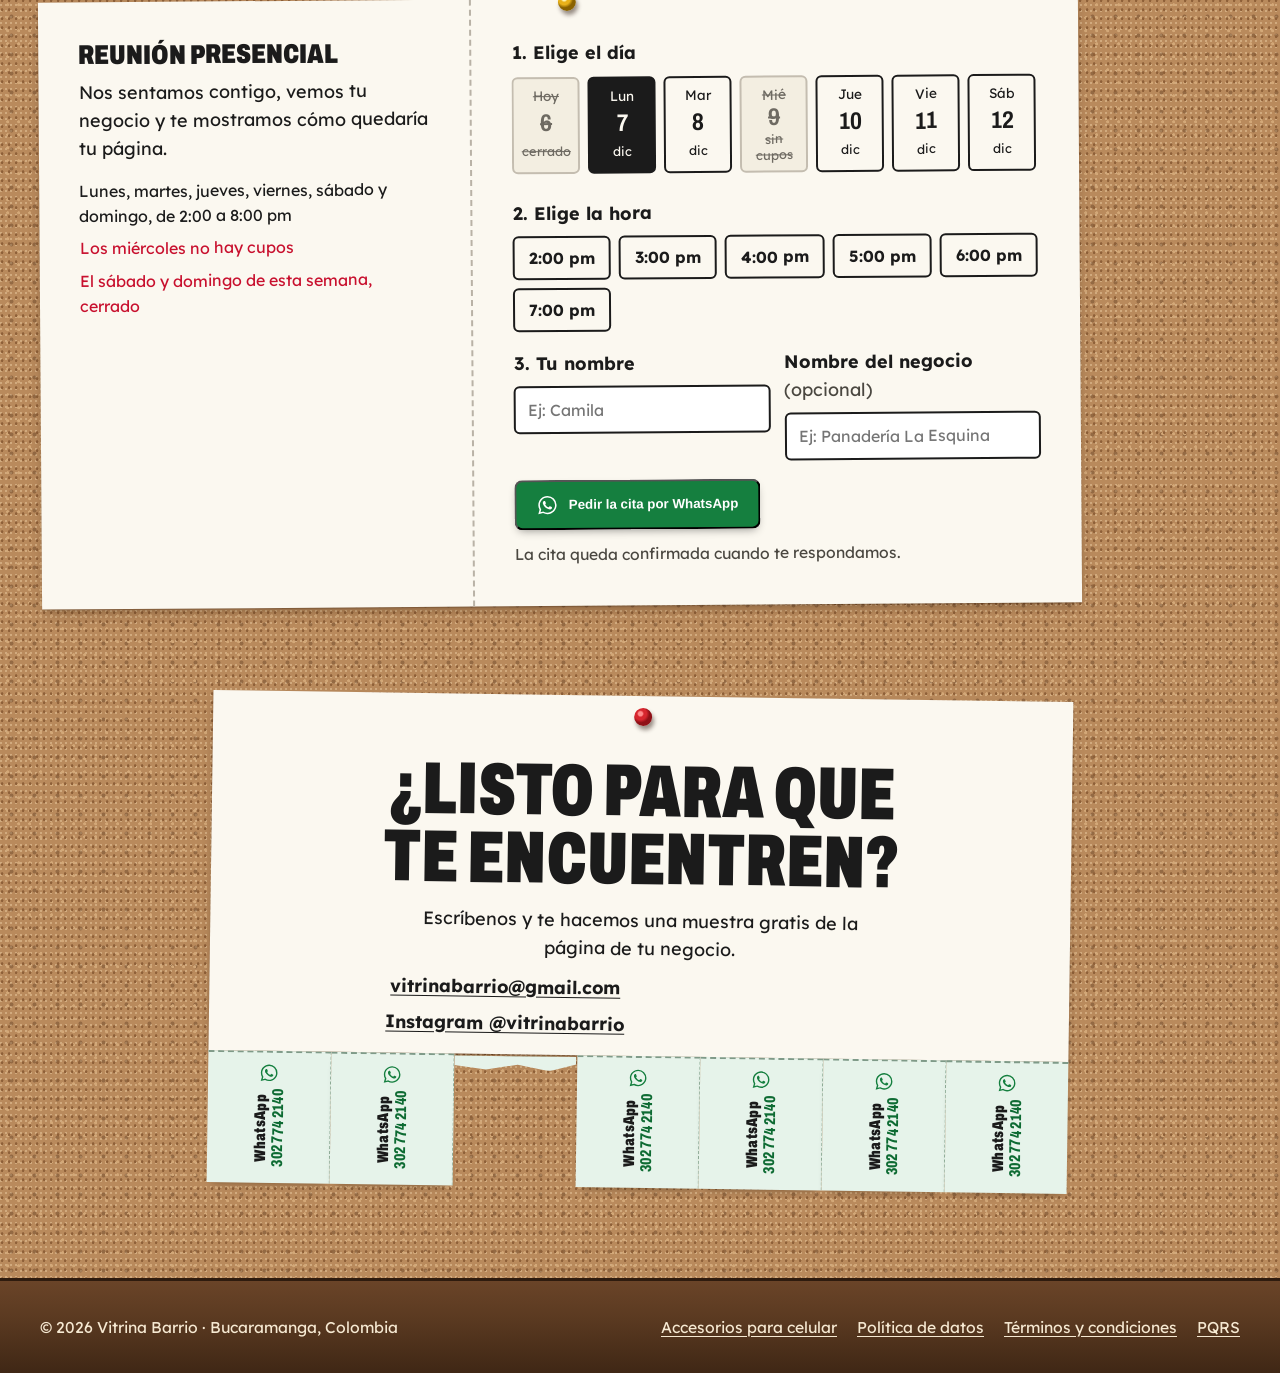
==== commit 791ede77: "Publica el rediseño como página principal La página de cartelera de barrio pasa a ser la portada. Se" ====
--- a/index.html
+++ b/index.html
@@ -3,1243 +3,839 @@
 <head>
 <meta charset="utf-8">
 <meta name="viewport" content="width=device-width, initial-scale=1, viewport-fit=cover">
-<title>Vitrina Barrio | Páginas web para negocios de barrio</title>
-<meta name="description" content="Creamos la página web de tu negocio de barrio, con tus fotos, tus servicios, tu ubicación y un botón directo a WhatsApp. Colombia.">
-<meta name="theme-color" content="#0C1220">
-<link rel="icon" href="[data-uri]" type="image/jpeg">
+<title>Vitrina Barrio | Páginas web para negocios de barrio en Bucaramanga</title>
+<meta name="description" content="Hacemos la página web de tu negocio de barrio: tus fotos, tus servicios, tu ubicación y un botón directo a WhatsApp. Pago único desde $110.000. Muestra gratis antes de pagar.">
+<link rel="canonical" href="https://maiguxd.github.io/">
+<meta name="theme-color" content="#5B3A21">
+<link rel="icon" href="/img/logo.jpg" type="image/jpeg">
+<meta property="og:type" content="website">
+<meta property="og:locale" content="es_CO">
+<meta property="og:site_name" content="Vitrina Barrio">
+<meta property="og:title" content="Vitrina Barrio · La página web de tu negocio de barrio">
+<meta property="og:description" content="Tus fotos, tus servicios, tu ubicación y un botón directo a WhatsApp. Pago único desde $110.000. Te hacemos una muestra gratis.">
+<meta property="og:url" content="https://maiguxd.github.io/">
+<meta property="og:image" content="https://maiguxd.github.io/img/barberia.jpg">
+<meta property="og:image:width" content="1600">
+<meta property="og:image:height" content="1000">
+<meta name="twitter:card" content="summary_large_image">
+<script type="application/ld+json">
+{
+  "@context": "https://schema.org",
+  "@type": "ProfessionalService",
+  "name": "Vitrina Barrio",
+  "description": "Páginas web para negocios de barrio, con botón directo a WhatsApp.",
+  "url": "https://maiguxd.github.io/",
+  "logo": "https://maiguxd.github.io/img/logo.jpg",
+  "image": "https://maiguxd.github.io/img/barberia.jpg",
+  "telephone": "+57 302 774 2140",
+  "email": "vitrinabarrio@gmail.com",
+  "address": { "@type": "PostalAddress", "addressLocality": "Bucaramanga", "addressRegion": "Santander", "addressCountry": "CO" },
+  "areaServed": "Colombia",
+  "sameAs": ["https://www.instagram.com/vitrinabarrio/"],
+  "priceRange": "$110.000 - $175.000 COP"
+}
+</script>
 <link rel="preconnect" href="https://fonts.googleapis.com">
 <link rel="preconnect" href="https://fonts.gstatic.com" crossorigin>
-<link href="https://fonts.googleapis.com/css2?family=Fraunces:ital,opsz,wght@0,9..144,500;0,9..144,600;0,9..144,700;1,9..144,500;1,9..144,600;1,9..144,700&family=Plus+Jakarta+Sans:ital,wght@0,400;0,500;0,600;0,700;0,800;1,400&display=swap" rel="stylesheet">
+<link href="https://fonts.googleapis.com/css2?family=Archivo:wdth,wght@62..125,500..900&family=Lexend:wght@400;600;700&family=Permanent+Marker&display=swap" rel="stylesheet">
 <style>
 :root{
-  --ink:#0C1220;
-  --ink2:#171F33;
-  --ink3:#1E2944;
-  --cream:#F4EFE6;
-  --paper:#FFFBF4;
-  --coral:#FF4E2A;
-  --coral2:#E03A18;
-  --gold:#F3C14B;
-  --gold2:#D9A62E;
-  --muted:#5B6476;
-  --muted2:#8A917F;
-  --line:rgba(12,18,32,.10);
-  --line2:rgba(255,255,255,.12);
-  --wa:#1FBE5A;
-  --wad:#128C3E;
-  --shadow:0 18px 50px rgba(12,18,32,.12);
-  --radius:22px;
-  --max:1200px;
-  --pad:clamp(20px,5.5vw,80px);
-  --navh:74px;
-  --font:"Plus Jakarta Sans", "Segoe UI", system-ui, sans-serif;
-  --display:"Fraunces", "Iowan Old Style", Palatino, Georgia, serif;
-}
-*{box-sizing:border-box;margin:0;padding:0}
-html{scroll-behavior:smooth;scroll-padding-top:calc(var(--navh) + 8px)}
-html,body{max-width:100%;overflow-x:hidden}
+  --cork:#B98A5C;
+  --cork-d:#8E6038;
+  --cork-l:#D3A878;
+  --wood:#5B3A21;
+  --wood-d:#3F2715;
+  --paper:#FBF8F0;
+  --paper-2:#F3EEE1;
+  --ink:#1B1B1B;
+  --ink-2:#4A4740;
+  --marker:#C8102E;
+  --hi:#FFE14A;
+  --wa:#157F3F;      /* reservado: solo WhatsApp */
+  --wa-ink:#0E6B33;  /* reservado: solo WhatsApp */
+  --pin:#D7262E;
+  --display:"Archivo", "Arial Narrow", sans-serif;
+  --body:"Lexend", system-ui, sans-serif;
+  --hand:"Permanent Marker", "Comic Sans MS", cursive;
+  --pad:clamp(16px, 4vw, 40px);
+  --frame:56px;
+}
+*{box-sizing:border-box}
+html{scroll-behavior:smooth;scroll-padding-top:calc(var(--frame) + 12px);-webkit-text-size-adjust:100%}
+@media (prefers-reduced-motion:reduce){html{scroll-behavior:auto}}
 body{
-  font-family:var(--font);
-  color:var(--ink);
-  background:var(--cream);
-  line-height:1.6;
-  font-size:17px;
-  -webkit-font-smoothing:antialiased;
-  text-rendering:optimizeLegibility;
-}
+  margin:0;font-family:var(--body);font-size:18px;line-height:1.55;color:var(--ink);
+  overflow-x:clip;
+  /* Corcho: granos claros y oscuros de distintos tamaños sobre el tono base */
+  background-color:var(--cork);
+  background-image:
+    radial-gradient(circle at 30% 40%, var(--cork-d) 0 1px, transparent 1.6px),
+    radial-gradient(circle at 70% 60%, var(--cork-l) 0 1.2px, transparent 1.8px),
+    radial-gradient(circle at 50% 50%, rgba(80,45,20,.35) 0 1.6px, transparent 2.4px),
+    radial-gradient(circle at 20% 80%, rgba(255,230,190,.35) 0 .9px, transparent 1.4px);
+  background-size:7px 9px, 11px 13px, 23px 19px, 5px 6px;
+}
+::selection{background:var(--hi);color:var(--ink)}
 img{max-width:100%;display:block}
+figure{margin:0}
 a{color:inherit}
-button,input,select{font:inherit}
-:focus-visible{outline:2px solid var(--coral);outline-offset:3px}
-::selection{background:var(--coral);color:#fff}
-.skip{position:absolute;left:-999px;top:8px;background:#fff;padding:8px 14px;z-index:100;border-radius:8px}
+:focus-visible{outline:3px solid var(--ink);outline-offset:3px;border-radius:2px}
+.sr{position:absolute;width:1px;height:1px;overflow:hidden;clip:rect(0 0 0 0);white-space:nowrap}
+.skip{position:absolute;left:-999px;top:8px;background:var(--paper);padding:10px 14px;z-index:100;font-weight:700}
 .skip:focus{left:8px}
 
-/* ——— Offer bar ——— */
-.offerbar{
-  background:var(--gold);
-  color:var(--ink);
-  text-align:center;
-  font-size:.86rem;
-  font-weight:600;
-  padding:9px 20px;
-  letter-spacing:.01em;
-}
-.offerbar a{color:var(--ink);text-decoration:underline;text-underline-offset:2px}
-
-/* ——— Nav ——— */
-.nav{
-  position:sticky;top:0;z-index:50;
-  height:var(--navh);
-  display:flex;align-items:center;justify-content:space-between;
-  padding:0 var(--pad);
-  background:transparent;
-  color:#fff;
-  transition:background .35s, color .35s, box-shadow .35s, backdrop-filter .35s;
-}
-.nav.solid, .nav.open{
-  background:rgba(244,239,230,.92);
-  color:var(--ink);
-  backdrop-filter:blur(16px);
-  box-shadow:0 1px 0 var(--line);
-}
-.nav.solid .logo span, .nav.open .logo span{color:var(--coral)}
-.nav.solid .menu a, .nav.open .menu a{color:var(--ink)}
-.nav.solid .hamb, .nav.open .hamb{color:var(--ink)}
-.logo{display:flex;align-items:center;gap:11px;text-decoration:none;font-weight:800;font-size:1.18rem;letter-spacing:-.02em;z-index:52}
-.logo img{width:42px;height:42px;border-radius:11px;object-fit:cover;box-shadow:0 2px 8px rgba(0,0,0,.15)}
-.logo span{color:var(--gold);transition:color .35s}
-.menu{display:flex;align-items:center;gap:28px}
-.menu a{text-decoration:none;font-weight:600;font-size:.93rem;color:#fff;opacity:.9}
-.menu a:hover{opacity:1}
-.btn{
-  display:inline-flex;align-items:center;justify-content:center;gap:8px;
-  background:var(--coral);color:#fff;text-decoration:none;
-  font-weight:700;font-size:.95rem;
-  padding:13px 24px;border-radius:999px;border:none;cursor:pointer;
-  transition:transform .2s, background .2s, box-shadow .2s;
-  box-shadow:0 8px 22px rgba(255,78,42,.28);
-  white-space:nowrap;
-}
-.btn:hover{background:var(--coral2);transform:translateY(-1px)}
-.btn.gold{background:var(--gold);color:var(--ink);box-shadow:0 8px 22px rgba(243,193,75,.28)}
-.btn.gold:hover{background:var(--gold2)}
-.btn.dark{background:var(--ink);box-shadow:0 8px 22px rgba(12,18,32,.25)}
-.btn.dark:hover{background:#1a2440}
-.btn.ghost{
-  background:transparent;color:#fff;border:1.5px solid rgba(255,255,255,.4);
-  box-shadow:none;
-}
-.btn.ghost:hover{background:rgba(255,255,255,.08);border-color:#fff}
-.nav.solid .btn.ghost, .nav.open .btn.ghost{
-  color:var(--ink);border-color:rgba(12,18,32,.25);
-}
-.nav .btn{padding:11px 20px;font-size:.9rem}
-.hamb{display:none;background:none;border:none;color:#fff;width:42px;height:42px;cursor:pointer;z-index:52;position:relative}
-.hamb span,.hamb span:before,.hamb span:after{
-  display:block;width:20px;height:2px;background:currentColor;border-radius:2px;position:relative;margin:0 auto;
-}
-.hamb span:before,.hamb span:after{content:"";position:absolute;left:0}
-.hamb span:before{top:-6px}.hamb span:after{top:6px}
-.nav.open .hamb span{background:transparent}
-.nav.open .hamb span:before{top:0;transform:rotate(45deg)}
-.nav.open .hamb span:after{top:0;transform:rotate(-45deg)}
-
-/* ——— Hero ——— */
-.hero{
-  position:relative;
-  background:var(--ink);
-  color:#fff;
-  margin-top:calc(var(--navh) * -1);
-  padding:calc(var(--navh) + 28px) var(--pad) 72px;
-  overflow:hidden;
-}
-.hero::before{
-  content:"";position:absolute;inset:0;pointer-events:none;
-  background:
-    radial-gradient(ellipse 70% 55% at 88% 12%, rgba(255,78,42,.28), transparent 58%),
-    radial-gradient(ellipse 50% 45% at 8% 88%, rgba(243,193,75,.13), transparent 55%),
-    radial-gradient(ellipse 40% 30% at 50% 50%, rgba(30,50,90,.4), transparent 70%);
-}
-.hero::after{
-  content:"";position:absolute;inset:0;pointer-events:none;opacity:.045;
-  background-image:url([data-uri]);background-size:180px;
-  mix-blend-mode:overlay;
-}
-.hero-inner{
-  position:relative;z-index:1;
-  max-width:var(--max);margin:0 auto;
-  display:grid;grid-template-columns:minmax(0,1fr) minmax(0,1.08fr);
-  gap:48px;align-items:center;
-}
-.eyebrow{
-  display:inline-flex;align-items:center;gap:10px;
-  font-size:.78rem;font-weight:700;letter-spacing:.16em;text-transform:uppercase;
-  color:var(--gold);margin-bottom:18px;
-}
-.eyebrow:before{content:"";width:22px;height:1.5px;background:var(--gold)}
-.hero h1{
-  font-family:var(--display);
-  font-size:clamp(2.55rem, 5.6vw, 4.85rem);
-  font-weight:700;
-  line-height:1.04;
-  letter-spacing:-.03em;
-  font-optical-sizing:auto;
-}
-.hero h1 em{
-  font-style:italic;font-weight:600;
-  color:var(--coral);
-  display:block;
-}
-.hero .lead{
-  margin:22px 0 20px;
-  font-size:1.12rem;
-  color:rgba(255,251,244,.76);
-  max-width:34em;
-  line-height:1.65;
-}
-.offer-pill{
-  display:block;
-  background:rgba(243,193,75,.12);
-  border:1px solid rgba(243,193,75,.35);
-  color:rgba(255,251,244,.88);
-  font-size:.88rem;font-weight:600;
-  padding:11px 16px;border-radius:14px;
-  margin-bottom:26px;max-width:36em;line-height:1.5;
-}
-.offer-pill b{color:var(--gold);font-weight:800}
-.hero-cta{display:flex;flex-wrap:wrap;gap:12px;align-items:center}
-.hero-cta .subtle{display:block;margin-top:18px;width:100%;color:rgba(255,251,244,.7);font-weight:600;text-decoration:none;font-size:.95rem}
-.hero-cta .subtle:hover{color:var(--gold)}
-
-/* collage */
-.vitrina{position:relative;height:540px;margin-right:-12px}
-.shot{
-  position:absolute;border-radius:16px;overflow:hidden;
-  background:#111;
-  box-shadow:0 30px 60px rgba(0,0,0,.45), 0 0 0 1px rgba(255,255,255,.1);
-}
-.shot img{width:100%;height:100%;object-fit:cover;object-position:top;display:block}
-.shot.a{width:78%;aspect-ratio:16/10;top:6%;right:2%;transform:rotate(3.2deg);z-index:2}
-.shot.b{width:50%;aspect-ratio:16/10;top:0;left:0;transform:rotate(-7.5deg);z-index:1}
-.shot.phone{
-  width:172px;aspect-ratio:9/18.6;bottom:6px;left:10%;
-  border-radius:30px;z-index:3;transform:rotate(-7deg);
-  box-shadow:0 30px 50px rgba(0,0,0,.5), 0 0 0 8px #0A0C12, 0 0 0 9px rgba(255,255,255,.18);
-}
-.shot.phone img{object-position:top center}
-.vitrina figcaption{
-  position:absolute;bottom:18px;right:28px;z-index:4;
-  font-size:.72rem;font-weight:600;letter-spacing:.08em;text-transform:uppercase;
-  color:rgba(255,255,255,.7);background:rgba(12,18,32,.55);
-  backdrop-filter:blur(8px);padding:6px 10px;border-radius:8px;
-  white-space:nowrap;
-}
-
-/* ——— Ticker ——— */
-.ticker-wrap{background:var(--ink2);color:rgba(255,255,244,.7);border-top:1px solid var(--line2);overflow:hidden;padding:16px 0;
-  -webkit-mask-image:linear-gradient(90deg,transparent,#000 5%,#000 95%,transparent);
-  mask-image:linear-gradient(90deg,transparent,#000 5%,#000 95%,transparent)}
-.ticker{display:flex;gap:0;width:max-content;animation:tick 36s linear infinite;white-space:nowrap}
-.ticker span{font-weight:600;font-size:.92rem;padding:0 28px;letter-spacing:.04em}
-.ticker span i{color:var(--gold);font-style:normal;margin-right:28px}
-@keyframes tick{to{transform:translateX(-50%)}}
-
-/* ——— Sections ——— */
-section{padding:96px var(--pad)}
-.wrap{max-width:var(--max);margin:0 auto}
-.kicker{
-  color:var(--coral);font-weight:700;letter-spacing:.16em;font-size:.75rem;text-transform:uppercase;
-  margin-bottom:10px;
-}
-.kicker.center{text-align:center}
-h2{
-  font-family:var(--display);
-  font-weight:700;
-  font-size:clamp(2rem, 3.6vw, 3.15rem);
-  letter-spacing:-.025em;
-  line-height:1.12;
-  font-optical-sizing:auto;
-}
-h2 em{font-style:italic;font-weight:600;color:var(--coral)}
-.sub{color:var(--muted);margin-top:12px;font-size:1.08rem;max-width:36em;line-height:1.65}
-.sub.center{text-align:center;margin-left:auto;margin-right:auto}
-
-/* about */
-.about{padding-top:88px;padding-bottom:40px}
-.about-grid{
-  display:grid;grid-template-columns:minmax(0,.85fr) minmax(0,1.15fr);
-  gap:40px 64px;align-items:end;
-}
-.about-grid p{font-size:1.12rem;color:#3d4558;line-height:1.75}
-
-/* ——— Portfolio ——— */
-.stats{display:flex;gap:36px;margin:28px 0 22px;flex-wrap:wrap}
-.stats b{display:block;font-family:var(--display);font-size:2.15rem;font-weight:700;color:var(--coral);line-height:1;letter-spacing:-.03em}
-.stats small{display:block;color:var(--muted);font-size:.82rem;font-weight:600;margin-top:4px}
-.chips{display:flex;gap:8px;flex-wrap:wrap;margin-bottom:28px}
-.chips button{
-  background:transparent;border:1.5px solid rgba(12,18,32,.16);
-  padding:8px 16px;border-radius:999px;font-weight:650;font-size:.88rem;
-  color:var(--ink);cursor:pointer;transition:.2s;
-}
-.chips button:hover{border-color:var(--ink)}
-.chips button.on{background:var(--ink);color:#fff;border-color:var(--ink)}
-.pgrid{display:grid;grid-template-columns:repeat(3,minmax(0,1fr));gap:22px}
-.card{
-  background:var(--paper);
-  border-radius:20px;
-  overflow:hidden;
-  box-shadow:0 10px 30px rgba(12,18,32,.07);
-  display:flex;flex-direction:column;
-  text-decoration:none;color:inherit;
-  transition:transform .35s, box-shadow .35s;
-  border:1px solid rgba(12,18,32,.05);
-}
-a.card:hover{transform:translateY(-5px);box-shadow:0 22px 48px rgba(12,18,32,.14)}
-.th{position:relative;aspect-ratio:16/10;overflow:hidden;background:#1a1a1a}
-.th img{width:100%;height:100%;object-fit:cover;object-position:top center;display:block;transition:transform .7s ease}
-a.card:hover .th img{transform:scale(1.05)}
-.card.ate .th img{object-position:center 28%}
-.card.ate .tag{top:auto;bottom:12px;left:12px}
-.tag{
-  position:absolute;top:12px;left:12px;z-index:2;
-  background:var(--gold);color:var(--ink);
-  font-weight:800;font-size:.68rem;letter-spacing:.06em;text-transform:uppercase;
-  padding:5px 10px;border-radius:999px;
-}
-.tag.game{background:#B42318;color:#fff}
-.tag.d3{background:var(--ink);color:#fff}
-.muestra{
-  position:absolute;top:12px;right:12px;z-index:2;
-  background:rgba(12,18,32,.88);color:#fff;
-  font-weight:800;font-size:.68rem;letter-spacing:.1em;text-transform:uppercase;
-  padding:5px 10px;border-radius:999px;
-  border:1px solid rgba(243,193,75,.7);
-  color:var(--gold);
-}
-.card-body{padding:16px 18px 20px;display:flex;flex-direction:column;flex:1}
-.card-body h3{font-family:var(--display);font-size:1.28rem;font-weight:700;letter-spacing:-.02em;line-height:1.25;margin-bottom:6px}
-.card-body p{color:var(--muted);font-size:.92rem;line-height:1.5;flex:1}
-.card-body .go{margin-top:14px;color:var(--coral);font-weight:700;font-size:.9rem}
-.card-body .muted-link{margin-top:14px;color:#8a93a6;font-weight:650;font-size:.85rem}
-.note{margin-top:22px;color:var(--muted);font-size:.9rem}
-
-/* ——— Benefits ——— */
-.bento{
-  display:grid;
-  grid-template-columns:repeat(4,minmax(0,1fr));
-  grid-template-rows:auto auto;
-  gap:16px;
-  margin-top:44px;
-}
-.feat{
-  background:var(--paper);
-  border-radius:20px;
-  padding:28px 26px;
-  border:1px solid rgba(12,18,32,.06);
-  box-shadow:0 8px 24px rgba(12,18,32,.05);
-  display:flex;flex-direction:column;justify-content:center;
-}
-.feat.wide{grid-column:span 2}
-.feat.phone-feat{
-  grid-column:span 2;
-  display:grid;grid-template-columns:180px 1fr;gap:28px;align-items:center;
-  padding:22px 32px 22px 22px;
-  background:var(--ink);color:#fff;
-  min-height:280px;overflow:hidden;
-}
-.feat.phone-feat h3{color:#fff}
-.feat.phone-feat p{color:rgba(255,255,244,.75)}
-.feat.phone-feat .ic{background:rgba(243,193,75,.15);color:var(--gold)}
-.phone-frame{
-  width:168px;aspect-ratio:9/17.8;border-radius:28px;overflow:hidden;
-  border:7px solid #0A0C12;justify-self:center;
-  box-shadow:0 22px 40px rgba(0,0,0,.45),0 0 0 1px rgba(255,255,255,.16);
-  background:#111;
-}
-.phone-frame img{width:100%;height:100%;object-fit:cover;object-position:top}
-.ic{
-  width:44px;height:44px;border-radius:12px;
-  background:rgba(255,78,42,.1);color:var(--coral);
-  display:flex;align-items:center;justify-content:center;margin-bottom:16px;
-}
-.ic svg{width:22px;height:22px}
-.feat h3{font-size:1.12rem;font-weight:750;margin-bottom:8px;letter-spacing:-.015em}
-.feat p{color:var(--muted);font-size:.95rem;line-height:1.55}
-
-/* ——— Process ——— */
-.process{background:var(--ink);color:#fff;position:relative;overflow:hidden}
-.process::before{
-  content:"";position:absolute;inset:0;pointer-events:none;
-  background:radial-gradient(ellipse 50% 60% at 100% 0%, rgba(255,78,42,.18), transparent 50%);
-}
-.process .kicker{color:var(--gold)}
-.process h2 em{color:var(--gold)}
-.process .sub{color:rgba(255,251,244,.62)}
-.steps{display:grid;grid-template-columns:repeat(3,minmax(0,1fr));gap:28px;margin-top:52px;position:relative;z-index:1}
-.steps:before{
-  content:"";position:absolute;top:36px;left:12%;right:12%;height:1px;
-  background:linear-gradient(90deg, transparent, rgba(243,193,75,.45), transparent);
-  z-index:0;
-}
-.st{position:relative;z-index:1}
-.st .num{
-  font-family:var(--display);font-style:italic;
-  width:72px;height:72px;border-radius:50%;
-  background:var(--gold);color:var(--ink);
-  display:flex;align-items:center;justify-content:center;
-  font-size:1.85rem;font-weight:700;
-  margin-bottom:22px;
-  box-shadow:0 10px 30px rgba(243,193,75,.25);
-}
-.st h3{font-size:1.35rem;font-family:var(--display);font-weight:700;margin-bottom:10px;letter-spacing:-.02em}
-.st p{color:rgba(255,251,244,.68);font-size:1rem;line-height:1.65;max-width:28em}
-
-/* ——— Pricing ——— */
-.prices{padding-bottom:48px}
-.block-title{text-align:center;margin:8px 0 32px}
-.block-title h3{font-family:var(--display);font-size:clamp(1.45rem,2.4vw,1.85rem);font-weight:700;letter-spacing:-.02em}
-.block-title p{color:var(--muted);margin-top:6px}
-.plans{display:grid;gap:22px;align-items:stretch}
-.plans.two{grid-template-columns:repeat(2,minmax(0,1fr));max-width:860px;margin:0 auto}
-.plans.three{grid-template-columns:repeat(3,minmax(0,1fr));max-width:1080px;margin:0 auto}
-.plan{
-  background:var(--paper);
-  border-radius:24px;
-  padding:36px 30px 30px;
-  border:1px solid rgba(12,18,32,.07);
-  box-shadow:0 12px 36px rgba(12,18,32,.07);
-  display:flex;flex-direction:column;
-  position:relative;
-  margin-top:14px;
-}
-.plan.featured{
-  border:2px solid var(--coral);
-  box-shadow:0 16px 44px rgba(255,78,42,.14);
-  background:linear-gradient(180deg, #FFF8F5, var(--paper) 30%);
-}
-.plan.pro{
-  border:2px solid var(--ink);
-  background:var(--ink);
-  color:#fff;
-  box-shadow:0 16px 44px rgba(12,18,32,.25);
-}
-.plan.pro p, .plan.pro li, .plan.pro .period{color:rgba(255,251,244,.72)}
-.plan.pro .who{color:var(--gold)}
-.plan.pro .amount{color:#fff}
-.pop{
-  position:absolute;top:0;left:50%;transform:translate(-50%,-50%);
-  background:var(--coral);color:#fff;
-  font-size:.75rem;font-weight:800;letter-spacing:.06em;text-transform:uppercase;
-  padding:6px 14px;border-radius:999px;white-space:nowrap;
-  box-shadow:0 6px 16px rgba(255,78,42,.3);
-}
-.plan.pro .pop{background:var(--gold);color:var(--ink);box-shadow:0 6px 16px rgba(243,193,75,.3)}
-.who{font-weight:800;font-size:.78rem;letter-spacing:.1em;text-transform:uppercase;color:var(--coral);margin-bottom:10px}
-.plan .amount{
-  font-family:var(--display);font-weight:700;
-  font-size:clamp(2.4rem, 3.5vw, 3.25rem);
-  letter-spacing:-.03em;line-height:1;color:var(--ink);
-}
-.plan .amount small{font-size:.45em;font-family:var(--font);font-weight:700;letter-spacing:0;margin-left:2px}
-.period{color:var(--muted);font-weight:600;font-size:.92rem;margin:8px 0 18px}
-.plan ul{list-style:none;margin:0 0 24px;flex:1}
-.plan li{
-  padding:9px 0 9px 28px;position:relative;
-  border-bottom:1px solid rgba(12,18,32,.07);
-  font-size:.94rem;line-height:1.45;
-}
-.plan.pro li{border-bottom-color:rgba(255,255,255,.1)}
-.plan li:last-child{border-bottom:none}
-.plan li:before{
-  content:"";position:absolute;left:0;top:15px;
-  width:14px;height:14px;border-radius:50%;
-  background:url("data:image/svg+xml;utf8,<svg xmlns='http://www.w3.org/2000/svg' viewBox='0 0 16 16'><path fill='none' stroke='%231FBE5A' stroke-width='2.2' stroke-linecap='round' stroke-linejoin='round' d='M3 8.5l3.2 3.2L13 4.5'/></svg>") center/14px no-repeat;
-}
-.warn{
-  background:rgba(255,78,42,.07);border:1px solid rgba(255,78,42,.18);
-  border-radius:12px;padding:11px 14px;font-size:.86rem;color:#6a2a1a;
-  margin:-8px 0 20px;line-height:1.5;
-}
-.plan.pro .warn{background:rgba(243,193,75,.1);border-color:rgba(243,193,75,.25);color:var(--gold)}
-.plan .btn{width:100%}
-.aside-note{
-  max-width:860px;margin:28px auto 64px;
-  background:var(--paper);border-radius:16px;padding:22px 26px;
-  border:1px solid rgba(12,18,32,.06);color:#3d4558;font-size:.95rem;line-height:1.65;
-}
-.aside-note p+p{margin-top:8px}
-
-/* ——— FAQ ——— */
-.faq-sec{padding-top:20px}
-.faq{max-width:820px;margin:36px auto 0;background:var(--paper);border-radius:22px;padding:8px 32px;box-shadow:0 10px 30px rgba(12,18,32,.06)}
-.faq details{border-bottom:1px solid var(--line)}
-.faq details:last-child{border-bottom:none}
-.faq summary{
-  cursor:pointer;font-weight:700;padding:20px 0;list-style:none;
-  display:flex;justify-content:space-between;align-items:center;gap:18px;
-  font-size:1.02rem;letter-spacing:-.01em;
-}
+/* ——— Papel, tachuelas y cinta ——— */
+.paper{
+  background:var(--paper);position:relative;
+  box-shadow:0 1px 1px rgba(40,20,5,.25), 0 6px 14px -4px rgba(40,20,5,.35);
+}
+.lift{transition:transform .35s cubic-bezier(.2,.8,.2,1), box-shadow .35s cubic-bezier(.2,.8,.2,1)}
+.pin{
+  position:absolute;width:18px;height:18px;border-radius:50%;z-index:3;
+  background:radial-gradient(circle at 35% 32%, #ff8a8a 0 2px, var(--pin) 3.5px 6px, #8f1016 9px);
+  box-shadow:2px 4px 4px rgba(30,10,0,.45);
+}
+.pin.y{background:radial-gradient(circle at 35% 32%, #fff4b0 0 2px, #E9B21A 3.5px 6px, #8a6200 9px)}
+.pin.g{background:radial-gradient(circle at 35% 32%, #d5f2ff 0 2px, #2C7FB8 3.5px 6px, #11405f 9px)}
+.tape{
+  position:absolute;height:28px;width:96px;z-index:3;
+  background:rgba(250,243,214,.72);
+  box-shadow:0 1px 2px rgba(40,20,5,.2);
+  clip-path:polygon(3% 0,100% 6%,97% 100%,0 92%);
+}
+.hand{font-family:var(--hand);font-weight:400;color:var(--marker);line-height:1.15}
+
+/* ——— Marco de madera (navegación) ——— */
+.frame{
+  position:sticky;top:0;z-index:40;height:var(--frame);
+  display:flex;align-items:center;gap:16px;padding:0 var(--pad);
+  background:linear-gradient(180deg, #6A4428, var(--wood) 55%, var(--wood-d));
+  border-bottom:3px solid #2E1B0E;
+  color:#F6E9D2;
+}
+.brand{display:flex;align-items:center;gap:10px;text-decoration:none;font-family:var(--display);font-stretch:85%;font-weight:800;font-size:1.15rem;letter-spacing:.01em;white-space:nowrap}
+.brand img{width:36px;height:36px;border-radius:7px}
+.frame nav{display:flex;gap:4px;margin-left:auto}
+.frame nav a{text-decoration:none;font-weight:700;font-size:.95rem;padding:8px 12px;border-radius:6px;white-space:nowrap}
+.frame nav a:hover{background:rgba(255,240,210,.12)}
+.frame .write{margin-left:8px}
+.idx{display:none;margin-left:auto;position:relative}
+.idx summary{list-style:none;cursor:pointer;font-weight:700;padding:8px 12px;border:2px solid rgba(246,233,210,.5);border-radius:6px;font-size:.95rem}
+.idx summary::-webkit-details-marker{display:none}
+.idx[open] summary{background:var(--paper);color:var(--ink);border-color:var(--paper)}
+.idx ul{
+  position:absolute;right:0;top:calc(100% + 10px);margin:0;padding:10px 0;list-style:none;min-width:220px;
+  background:var(--paper);color:var(--ink);transform:rotate(1deg);
+  box-shadow:0 10px 24px -6px rgba(30,15,5,.55);
+}
+.idx li a{display:block;padding:12px 20px;font-weight:700;text-decoration:none;font-size:1.05rem}
+.idx li a:hover{background:var(--hi)}
+
+/* Botón de WhatsApp (verde reservado) */
+.wa-btn{
+  display:inline-flex;align-items:center;justify-content:center;gap:10px;
+  background:var(--wa);color:#fff;text-decoration:none;font-weight:700;
+  padding:12px 20px;border-radius:8px;min-height:48px;
+  box-shadow:0 4px 10px -4px rgba(0,0,0,.45);
+  transition:transform .2s, box-shadow .2s;
+}
+.wa-btn:hover{transform:translateY(-2px);box-shadow:0 10px 18px -6px rgba(0,0,0,.45)}
+.wa-btn:active{transform:translateY(1px);box-shadow:0 2px 4px -2px rgba(0,0,0,.45)}
+.wa-btn svg{width:22px;height:22px;flex:none}
+.frame .wa-btn{min-height:40px;padding:8px 14px;font-size:.95rem}
+
+/* ——— Escena principal ——— */
+.board{max-width:1280px;margin:0 auto;padding:clamp(24px,5vw,56px) var(--pad) clamp(40px,6vw,72px)}
+.hero{display:grid;grid-template-columns:minmax(0,8fr) minmax(0,4fr);gap:clamp(24px,4vw,56px);align-items:start}
+/* El volante: la hoja impresa y, colgando debajo, las tiritas recortadas */
+.flyer{transform:rotate(-1.2deg)}
+.sheet{padding:clamp(24px,3vw,38px) clamp(22px,4vw,48px) 6px}
+.sheet > .pin{top:12px;left:50%;margin-left:-9px}
+/* Sello de caucho en la esquina de la hoja */
+.rubber{
+  position:absolute;top:18px;right:clamp(16px,3vw,32px);z-index:2;
+  display:flex;align-items:center;gap:8px;padding:6px 10px 6px 6px;
+  border:2.5px solid #2B4C8C;border-radius:8px;color:#2B4C8C;
+  transform:rotate(-6deg);opacity:.92;
+}
+.rubber img{width:40px;height:40px;border-radius:5px}
+.rubber span{font-family:var(--display);font-stretch:75%;font-weight:900;font-size:.86rem;line-height:1.05;letter-spacing:.06em;text-transform:uppercase}
+h1{
+  font-family:var(--display);font-stretch:68%;font-weight:900;text-transform:uppercase;
+  font-size:clamp(2.6rem, 6.4vw, 5.2rem);line-height:.9;letter-spacing:-.005em;margin:0 0 14px;
+  text-wrap:balance;
+}
+h1 mark{background:linear-gradient(transparent 58%, var(--hi) 58% 92%, transparent 92%);color:inherit;padding:0 .04em}
+.lead{font-size:clamp(1.05rem,1.5vw,1.22rem);margin:0 0 16px;max-width:44ch}
+.price{display:flex;flex-wrap:wrap;align-items:center;gap:6px 22px;margin:0 0 6px}
+.price .amt{position:relative;font-family:var(--display);font-stretch:80%;font-weight:900;font-size:clamp(2.3rem,5vw,3.3rem);line-height:1;padding:6px 16px 6px 28px}
+.price .amt small{font-size:.38em;font-weight:800;margin-left:4px;letter-spacing:.04em}
+.price .amt svg{color:var(--marker);position:absolute;inset:-6px -14px -8px -10px;width:calc(100% + 24px);height:calc(100% + 14px);overflow:visible;pointer-events:none}
+.price .note{font-size:clamp(1rem,1.6vw,1.2rem);max-width:26ch;transform:rotate(-3deg);margin:0}
+.later{margin:0;color:var(--ink-2);font-size:.98rem}
+.free{margin:10px 0 0;font-weight:700;font-size:1.05rem}
+.free b{background:var(--hi);padding:0 4px}
+
+/* Tiritas para arrancar */
+.tear-hint{display:flex;align-items:flex-end;gap:10px;margin:14px 0 4px;font-size:1.12rem}
+.tear-hint svg{width:42px;height:34px;flex:none;color:var(--marker)}
+.tabs{display:flex}
+.tab{
+  flex:1 1 0;min-width:0;height:132px;position:relative;overflow:hidden;
+  display:flex;flex-direction:column;align-items:center;justify-content:flex-start;gap:6px;padding-top:10px;
+  background:#E6F3EA;text-decoration:none;color:var(--wa-ink);
+  border-top:2px dashed #7f9a88;border-right:1.5px dashed #8fae99;
+  box-shadow:0 6px 8px -6px rgba(40,20,5,.45);
+  transform-origin:50% 0;
+  transition:transform .3s cubic-bezier(.2,.8,.2,1), box-shadow .3s;
+}
+.tab:last-child{border-right:0}
+.tab svg{width:20px;height:20px;flex:none;color:var(--wa)}
+.tab span{
+  writing-mode:vertical-rl;transform:rotate(180deg);
+  font-family:var(--display);font-stretch:70%;font-weight:800;font-size:.98rem;line-height:1.1;letter-spacing:.02em;white-space:nowrap;text-align:center;
+}
+.tab span b{font-weight:900;color:var(--ink)}
+.tab:hover,.tab:focus-visible{transform:rotate(-4deg) translateY(4px);box-shadow:0 10px 14px -6px rgba(30,15,5,.5);z-index:2}
+/* Tirita ya arrancada: solo queda un pedacito rasgado y se ve el corcho */
+.tab.gone{background:transparent;border-color:transparent;box-shadow:none;pointer-events:none}
+.tab.gone > *{visibility:hidden}
+.tab.gone::before{
+  content:"";position:absolute;top:-2px;left:0;right:0;height:14px;background:#E6F3EA;
+  border-top:2px dashed #7f9a88;
+  clip-path:polygon(0 0,100% 0,100% 55%,78% 100%,52% 62%,26% 95%,0 70%);
+}
+.tab.torn{animation:tear .7s cubic-bezier(.5,0,.75,0) forwards;pointer-events:none}
+@keyframes tear{
+  0%{transform:rotate(0)}
+  25%{transform:rotate(-8deg) translateY(6px)}
+  100%{transform:rotate(-24deg) translate(-30px,260px);opacity:0}
+}
+.flyer-foot{height:10px}
+
+/* Volantes de muestra al lado */
+.side{display:grid;gap:34px;padding-top:18px}
+.print{padding:10px 10px 14px;width:min(100%,420px)}
+.print img{width:100%;height:auto;aspect-ratio:16/10;object-fit:cover;object-position:top;background:#ddd}
+.print figcaption{font-size:.95rem;margin-top:10px;display:flex;justify-content:space-between;gap:8px;align-items:baseline}
+.print figcaption b{font-family:var(--display);font-stretch:85%;font-weight:800;font-size:1.05rem}
+.stamp.done{color:var(--ink);border-color:var(--ink)}
+.stamp{
+  display:inline-block;font-family:var(--display);font-stretch:75%;font-weight:900;text-transform:uppercase;letter-spacing:.12em;
+  color:var(--marker);border:2.5px solid var(--marker);border-radius:4px;padding:1px 7px;font-size:.78rem;transform:rotate(-6deg);opacity:.9;
+}
+.side .print{width:100%}
+.side .p0{transform:rotate(2.6deg)}
+.side .p0 > .tape{top:-12px;left:50%;margin-left:-48px;transform:rotate(-4deg)}
+.side .p1{transform:rotate(-3deg);width:88%;margin-left:4%}
+.side .p1 > .pin{top:-6px;left:22px}
+.side .note-card{
+  position:relative;width:86%;justify-self:end;padding:16px 18px;background:var(--hi);transform:rotate(2deg);
+  font-size:1.02rem;
+}
+.side .note-card > .pin{top:-7px;right:20px}
+.side .note-card p{margin:0}
+
+/* ——— Secciones como hojas ——— */
+section{max-width:1280px;margin:0 auto;padding:clamp(40px,7vw,96px) var(--pad) 0}
+.label{
+  display:inline-block;position:relative;padding:12px 22px 10px;margin:0 0 28px;background:var(--paper);
+  transform:rotate(-1.5deg);
+}
+.label h2{margin:0;font-family:var(--display);font-stretch:70%;font-weight:900;text-transform:uppercase;font-size:clamp(2rem,4.6vw,3.3rem);line-height:.95;letter-spacing:.005em;text-wrap:balance}
+.label > .tape{top:-14px;left:18px;transform:rotate(-8deg);width:80px}
+.label.r{transform:rotate(1.2deg)}
+
+/* Lo que trae */
+.trae{display:grid;grid-template-columns:minmax(0,7fr) minmax(0,5fr);gap:clamp(24px,4vw,56px);align-items:start}
+.list-sheet{padding:clamp(26px,4vw,44px);transform:rotate(.6deg)}
+.list-sheet > .pin{top:10px;left:14px}
+.list-sheet > .pin + .pin{left:auto;right:14px}
+.checks{list-style:none;margin:0;padding:0;display:grid;gap:16px}
+.checks li{display:grid;grid-template-columns:34px 1fr;gap:12px;align-items:start}
+.checks svg{width:30px;height:30px;color:var(--marker);margin-top:-2px}
+.checks b{display:block;font-size:1.12rem}
+.checks span{color:var(--ink-2)}
+.ojo{margin:26px 0 0;padding-top:18px;border-top:2px dashed #b9b2a6;display:grid;grid-template-columns:auto 1fr;gap:6px 14px;align-items:baseline}
+.ojo .hand{font-size:1.35rem}
+.ojo p{margin:0}
+.phone-big{padding:10px 10px 14px;max-width:300px;justify-self:center;transform:rotate(-2.5deg)}
+.phone-big img{aspect-ratio:780/1502;width:100%;height:auto;object-fit:cover}
+.phone-big figcaption{font-size:.95rem;margin-top:10px;color:var(--ink-2)}
+.phone-big > .tape{top:-12px;left:50%;margin-left:-48px;transform:rotate(3deg)}
+
+/* Muestras */
+.muestras-intro{max-width:56ch;padding:16px 20px;margin:-8px 0 36px;font-size:1.02rem;transform:rotate(-.4deg)}
+.muestras-intro p{margin:0}
+.wall{display:grid;grid-template-columns:repeat(12,1fr);gap:clamp(20px,3vw,36px);align-items:start}
+.wall .print{width:100%}
+.wall .m1{grid-column:1 / span 5;transform:rotate(-2deg)}
+.wall .m2{grid-column:6 / span 4;transform:rotate(1.8deg);margin-top:48px}
+.wall .m3{grid-column:10 / span 3;transform:rotate(-1deg);margin-top:12px}
+.wall .m4{grid-column:2 / span 4;transform:rotate(2.4deg);margin-top:-8px}
+.wall .m5{grid-column:7 / span 5;transform:rotate(-1.6deg);margin-top:-30px}
+.wall .print > .pin{top:-6px;left:50%;margin-left:-9px}
+.wall .print > .tape{top:-12px;left:12px;transform:rotate(-10deg)}
+.wall .print p{margin:6px 0 0;font-size:.95rem;color:var(--ink-2)}
+.wall a.print{text-decoration:none;display:block}
+.live svg{width:20px;height:12px}
+.live{display:inline-flex;gap:6px;align-items:center;font-weight:700;color:var(--ink);margin-top:8px;text-decoration:underline;text-underline-offset:3px}
+.wall .print:hover{transform:rotate(0) translateY(-6px) scale(1.01);box-shadow:0 2px 2px rgba(40,20,5,.2), 0 22px 30px -10px rgba(40,20,5,.5);z-index:2}
+
+/* Cómo funciona: ficha */
+.ficha{
+  padding:clamp(24px,4vw,44px);max-width:980px;transform:rotate(-.5deg);
+  background-color:var(--paper);
+  background-image:linear-gradient(transparent 39px, rgba(44,127,184,.28) 39px 40px);
+  background-size:100% 40px;background-position:0 30px;
+}
+.ficha > .pin{top:10px;left:50%}
+.steps{list-style:none;margin:0;padding:0;display:grid;grid-template-columns:repeat(4,1fr);gap:24px}
+.steps li{position:relative;padding-top:6px}
+.steps .n{font-family:var(--hand);color:var(--marker);font-size:2.6rem;line-height:1;display:block;margin-bottom:6px}
+.steps b{display:block;font-size:1.12rem;margin-bottom:4px}
+.steps p{margin:0;color:var(--ink-2);font-size:1rem}
+
+/* Precio: talonario */
+.precio{display:grid;grid-template-columns:minmax(0,6fr) minmax(0,5fr);gap:clamp(24px,4vw,56px);align-items:start}
+.recibo{
+  padding:clamp(24px,4vw,40px);transform:rotate(.8deg);background:#FFFDF6;
+  border-top:10px solid #E9E2D0;
+}
+.recibo > .pin{top:-4px;left:28px}
+.recibo .head{display:flex;justify-content:space-between;align-items:baseline;gap:12px;border-bottom:2px solid var(--ink);padding-bottom:10px;margin-bottom:6px}
+.recibo .head b{font-family:var(--display);font-stretch:72%;font-weight:900;font-size:1.5rem;text-transform:uppercase}
+.recibo .head span{font-size:.92rem;color:var(--ink-2)}
+.rows{width:100%;border-collapse:collapse;font-variant-numeric:tabular-nums}
+.rows td{padding:12px 0;border-bottom:1px dashed #b9b2a6;vertical-align:top}
+.rows td:last-child{text-align:right;white-space:nowrap;padding-left:16px;font-weight:700}
+.rows small{display:block;color:var(--ink-2);font-size:.92rem;font-weight:400}
+.rows s{color:var(--ink-2);font-weight:400;margin-right:8px}
+.rows .total td{border-bottom:0;border-top:2px solid var(--ink);font-family:var(--display);font-stretch:80%;font-weight:900;font-size:1.6rem;padding-top:14px}
+.recibo .pay{margin:14px 0 22px;font-size:1rem}
+.recibo .ann{position:absolute;right:18px;top:-26px;transform:rotate(5deg);font-size:1.2rem;background:var(--paper);padding:2px 10px;margin:0;box-shadow:0 3px 8px -3px rgba(40,20,5,.4)}
+.side-notes{display:grid;gap:26px}
+.slip{padding:20px 22px}
+.slip:nth-child(1){transform:rotate(-1.4deg)}
+.slip:nth-child(2){transform:rotate(1deg);background:var(--hi)}
+.slip > .pin{top:-6px;right:24px}
+.slip h3{margin:0 0 6px;font-family:var(--display);font-stretch:80%;font-weight:800;font-size:1.3rem}
+.slip p{margin:0 0 12px}
+.slip p:last-child{margin-bottom:0}
+.link-wa{color:var(--wa-ink);font-weight:700;text-underline-offset:3px}
+
+/* Preguntas */
+.faq{display:grid;grid-template-columns:repeat(2,minmax(0,1fr));gap:20px 28px;align-items:start}
+.faq details{padding:0;transform:rotate(var(--r,0deg))}
+.faq details:nth-child(odd){--r:-.6deg}
+.faq details:nth-child(even){--r:.7deg}
+.faq summary{cursor:pointer;list-style:none;padding:18px 52px 18px 20px;font-weight:700;font-size:1.08rem;position:relative}
 .faq summary::-webkit-details-marker{display:none}
 .faq summary::after{
-  content:"+";flex:none;width:28px;height:28px;border-radius:50%;
-  background:rgba(255,78,42,.1);color:var(--coral);
-  display:flex;align-items:center;justify-content:center;
-  font-weight:700;font-size:1.15rem;line-height:1;transition:transform .2s;
-}
-.faq details[open] summary::after{content:"–";transform:none}
-.faq .ans{padding:0 36px 20px 0;color:var(--muted);font-size:.98rem;line-height:1.7}
-
-/* ——— Agenda ——— */
-.agenda{padding-top:40px}
-.ag{
-  display:grid;grid-template-columns:1fr 1.25fr;gap:28px;
-  max-width:1080px;margin:0 auto;align-items:stretch;
-}
-.agi{
-  background:var(--ink);color:#fff;border-radius:24px;padding:40px 36px;
-  position:relative;overflow:hidden;
-}
-.agi::before{
-  content:"";position:absolute;inset:auto -20% -30% auto;width:280px;height:280px;
-  background:radial-gradient(circle, rgba(255,78,42,.28), transparent 68%);pointer-events:none;
-}
-.agi .kicker{color:var(--gold)}
-.agi h2{color:#fff;text-align:left;font-size:clamp(1.8rem, 3vw, 2.5rem)}
-.agi p{color:rgba(255,251,244,.68);margin-top:14px;font-size:1.05rem}
-.sch{list-style:none;margin-top:28px}
-.sch li{padding:9px 0;display:flex;gap:12px;align-items:flex-start;color:rgba(255,251,244,.85)}
-.sch li:before{content:"";width:9px;height:9px;border-radius:50%;background:#2bb673;flex:none;margin-top:8px}
-.sch li.no:before{background:var(--coral)}
-.agf{background:var(--paper);border-radius:24px;padding:32px;box-shadow:0 16px 44px rgba(12,18,32,.08);border-top:5px solid var(--coral);min-width:0}
-.agl{display:block;font-weight:700;font-size:.9rem;margin:0 0 10px}
-.days{display:flex;gap:8px;overflow-x:auto;padding-bottom:8px;margin-bottom:20px;scroll-snap-type:x mandatory;-webkit-overflow-scrolling:touch}
+  content:"";position:absolute;right:20px;top:50%;width:18px;height:18px;margin-top:-9px;
+  background:linear-gradient(var(--marker),var(--marker)) center/18px 3px no-repeat, linear-gradient(var(--marker),var(--marker)) center/3px 18px no-repeat;
+  transition:background-size .2s;
+}
+.faq details[open] summary::after{background-size:18px 3px, 3px 0}
+.faq .ans{padding:0 20px 20px;color:var(--ink-2)}
+
+/* Agenda: tarjeta de cita */
+.cita{display:grid;grid-template-columns:minmax(0,5fr) minmax(0,7fr);gap:0;max-width:1040px;transform:rotate(-.4deg)}
+.cita > *, .cita form > *{min-width:0}
+.cita > .pin{top:-6px;left:50%}
+.cita .info{padding:clamp(24px,4vw,40px);border-right:2px dashed #b9b2a6}
+.cita .info h3{margin:0 0 10px;font-family:var(--display);font-stretch:75%;font-weight:900;font-size:1.7rem;text-transform:uppercase;line-height:1}
+.cita .info p{margin:0 0 16px}
+.horario{list-style:none;padding:0;margin:0;display:grid;gap:8px;font-size:1rem}
+.horario .no{color:var(--marker)}
+.cita form{padding:clamp(24px,4vw,40px);display:grid;gap:18px}
+.fl{font-weight:700;display:block;margin-bottom:8px}
+.fl em{font-style:normal;font-weight:400;color:var(--ink-2)}
+.days{display:flex;gap:8px;overflow-x:auto;padding:2px 2px 8px;scroll-snap-type:x mandatory}
 .day{
-  flex:none;scroll-snap-align:start;width:68px;padding:10px 0;border-radius:14px;
-  border:1.5px solid rgba(12,18,32,.12);background:#fff;color:var(--ink);
-  font-family:inherit;cursor:pointer;text-align:center;transition:.15s;
-}
-.day small{display:block;font-size:.7rem;color:var(--muted);text-transform:capitalize;font-weight:600}
-.day b{display:block;font-family:var(--display);font-size:1.4rem;font-weight:700;line-height:1.2}
-.day em{display:block;font-style:normal;font-size:.62rem;color:#8a93a8;min-height:12px;font-weight:650}
-.day[aria-pressed=true]{background:var(--coral);border-color:var(--coral);color:#fff}
-.day[aria-pressed=true] small,.day[aria-pressed=true] em{color:#ffe7e0}
-.day:disabled{opacity:.4;cursor:not-allowed;background:#f3f4f7}
-.slots{display:grid;grid-template-columns:repeat(3,1fr);gap:8px;margin-bottom:20px}
-.slot{
-  height:46px;border-radius:12px;border:1.5px solid rgba(12,18,32,.12);
-  background:#fff;color:var(--ink);font:650 .95rem var(--font);cursor:pointer;transition:.15s;
-}
-.slot:hover,.day:hover:not(:disabled){border-color:var(--coral)}
-.slot[aria-pressed=true]{background:var(--gold);border-color:var(--gold)}
-.agempty{grid-column:1/-1;color:var(--muted);padding:12px;border:1.5px dashed rgba(12,18,32,.14);border-radius:12px;text-align:center}
-.agr{display:grid;grid-template-columns:1fr 1fr;gap:12px;margin-bottom:12px}
-.agin{width:100%;height:48px;border-radius:12px;border:1.5px solid rgba(12,18,32,.12);padding:0 14px;color:var(--ink);background:#fff;outline:none}
-.agin:focus{border-color:var(--coral)}
-#agBtn{display:flex;text-align:center;background:var(--wa);box-shadow:0 8px 22px rgba(31,190,90,.28);margin-top:10px;width:100%}
-#agBtn:hover{background:var(--wad)}
-#agBtn[aria-disabled=true]{opacity:.5;pointer-events:none}
-.agnote{font-size:.85rem;color:var(--muted);text-align:center;margin-top:12px}
-
-/* industries */
-.industries{padding-top:20px;padding-bottom:40px}
-.tags{display:flex;flex-wrap:wrap;gap:10px;justify-content:center;margin-top:28px}
-.tags span{
-  background:var(--paper);padding:11px 20px;border-radius:999px;
-  box-shadow:0 4px 14px rgba(12,18,32,.05);font-weight:650;font-size:.95rem;
-  border:1px solid rgba(12,18,32,.06);
-}
-
-/* ——— Final CTA ——— */
-.cta{
-  margin: 20px var(--pad) 0;
-  background:linear-gradient(135deg, #FF4E2A 0%, #FF7A3C 55%, #E85A20 100%);
-  color:#fff;text-align:center;
-  border-radius:28px;padding:72px 32px;
-  position:relative;overflow:hidden;
-}
-.cta::before{
-  content:"";position:absolute;inset:0;opacity:.08;
-  background-image:url([data-uri]);background-size:180px;pointer-events:none;
-}
-.cta h2{color:#fff;position:relative}
-.cta p{margin:12px auto 28px;max-width:30em;font-size:1.1rem;position:relative;color:rgba(255,255,255,.92)}
-.cta-actions{display:flex;flex-wrap:wrap;gap:12px;justify-content:center;position:relative}
-.cta .btn{background:#fff;color:var(--coral);box-shadow:0 10px 28px rgba(80,20,0,.18)}
-.cta .btn:hover{background:var(--cream);color:var(--coral2)}
-.cta .btn.alt{background:transparent;color:#fff;border:1.5px solid rgba(255,255,255,.55);box-shadow:none}
-.cta .btn.alt:hover{background:rgba(255,255,255,.12);color:#fff}
-
-/* ——— Footer ——— */
-footer{padding:48px var(--pad) 40px;color:var(--muted);font-size:.88rem}
-.ft{max-width:var(--max);margin:0 auto;display:flex;flex-wrap:wrap;justify-content:space-between;gap:24px;align-items:flex-start}
-.ft .brand{font-weight:800;color:var(--ink);font-size:1.05rem;margin-bottom:6px}
-.ft a{color:var(--ink);font-weight:650;text-decoration:none}
-.ft a:hover{color:var(--coral)}
-.ft nav{display:flex;flex-wrap:wrap;gap:8px 18px}
-
-/* float WA */
+  flex:none;scroll-snap-align:start;width:68px;padding:8px 4px;border:2px solid var(--ink);background:var(--paper);border-radius:6px;
+  font-family:var(--body);cursor:pointer;display:grid;gap:2px;justify-items:center;color:var(--ink);
+}
+.day small{font-size:.85rem;text-transform:capitalize}
+.day b{font-family:var(--display);font-stretch:80%;font-size:1.5rem;line-height:1}
+.day em{font-style:normal;font-size:.8rem}
+.day:disabled{border-color:#c4bdb0;color:#6e6a62;background:var(--paper-2);cursor:not-allowed;text-decoration:line-through}
+.day[aria-pressed="true"]{background:var(--ink);color:var(--paper)}
+.slots{display:flex;flex-wrap:wrap;gap:8px}
+.slot{border:2px solid var(--ink);background:var(--paper);color:var(--ink);border-radius:6px;padding:10px 14px;font:700 1rem var(--body);cursor:pointer;min-height:44px}
+.slot[aria-pressed="true"]{background:var(--ink);color:var(--paper)}
+.agempty{color:var(--ink-2)}
+.fields{display:grid;grid-template-columns:1fr 1fr;gap:14px}
+.in{width:100%;min-height:48px;border:2px solid var(--ink);border-radius:6px;background:#fff;padding:10px 12px;font:1rem var(--body);color:var(--ink)}
+.in:focus{outline:3px solid var(--hi);outline-offset:0;border-color:var(--ink)}
+.form-foot{display:flex;flex-wrap:wrap;align-items:center;gap:12px 18px}
+.form-msg{margin:0;font-size:.98rem;color:var(--ink-2)}
+.form-msg.warn{color:var(--marker);font-weight:700}
+
+/* Cierre */
+.cierre{padding-bottom:clamp(48px,7vw,96px)}
+.final{max-width:860px;margin:0 auto;transform:rotate(.8deg);text-align:center}
+.final .sheet{padding:clamp(30px,5vw,56px) clamp(22px,5vw,56px) 14px}
+.final h2{font-family:var(--display);font-stretch:68%;font-weight:900;text-transform:uppercase;font-size:clamp(2.4rem,6.6vw,4.6rem);line-height:.92;margin:6px 0 14px;text-wrap:balance}
+.final p{margin:0 auto 10px;max-width:40ch;font-size:1.12rem}
+.final .contacts{display:flex;flex-wrap:wrap;justify-content:center;gap:8px 22px;margin:12px 0 4px;font-weight:700}
+.final .contacts a{text-underline-offset:3px}
+
+footer{
+  background:linear-gradient(180deg, #6A4428, var(--wood) 40%, var(--wood-d));border-top:3px solid #2E1B0E;color:#F6E9D2;
+  padding:28px var(--pad) calc(28px + env(safe-area-inset-bottom));
+}
+.ft{max-width:1280px;margin:0 auto;display:flex;flex-wrap:wrap;gap:14px 28px;justify-content:space-between;align-items:center;font-size:.98rem}
+.ft nav{display:flex;flex-wrap:wrap;gap:6px 20px}
+.ft a{text-underline-offset:3px;display:inline-block;padding:6px 0}
+
 .wa-float{
-  position:fixed;right:22px;bottom:22px;z-index:40;
-  width:60px;height:60px;border-radius:50%;
-  background:var(--wa);color:#fff;
-  display:flex;align-items:center;justify-content:center;
-  box-shadow:0 8px 24px rgba(31,190,90,.4);
-  text-decoration:none;transition:transform .2s;
-}
+  position:fixed;right:18px;bottom:calc(18px + env(safe-area-inset-bottom));z-index:30;width:60px;height:60px;border-radius:50%;
+  background:var(--wa);color:#fff;display:grid;place-items:center;box-shadow:0 10px 22px -6px rgba(0,0,0,.5);
+  transition:transform .2s, opacity .3s;
+}
+.wa-float svg{width:30px;height:30px}
 .wa-float:hover{transform:scale(1.06)}
-.wa-float svg{width:30px;height:30px}
-
-/* reveal */
-.rev{opacity:0;transform:translateY(22px);transition:opacity .7s ease, transform .7s cubic-bezier(.2,.7,.2,1)}
-.rev.in,.shotmode .rev{opacity:1;transform:none}
+.wa-float.hide{opacity:0;pointer-events:none;transform:scale(.8)}
+
+/* ——— Responsive ——— */
+@media (max-width:1100px){
+  .frame nav{display:none}
+  .idx{display:block}
+  .frame .write{margin-left:0}
+}
+@media (max-width:960px){
+  .hero,.trae,.precio{grid-template-columns:1fr}
+  .side{grid-template-columns:1fr 1fr;gap:24px;align-items:start;padding-top:8px}
+  .side .p1,.side .note-card{width:auto;margin:0;justify-self:stretch}
+  .side .note-card{grid-column:1 / -1}
+  .steps{grid-template-columns:1fr 1fr;gap:28px 24px}
+  .faq{grid-template-columns:1fr}
+  .cita{grid-template-columns:1fr}
+  .cita .info{border-right:0;border-bottom:2px dashed #b9b2a6}
+  .wall{grid-template-columns:1fr 1fr}
+  .wall .m1,.wall .m2,.wall .m3,.wall .m4,.wall .m5{grid-column:auto;margin-top:0}
+  .wall .m1{grid-column:1 / -1}
+}
+@media (max-width:600px){
+  body{font-size:17px}
+  .frame{gap:10px}
+  .brand span{display:none}
+  .frame .write{margin-left:auto}
+  .idx{margin-left:0}
+  .idx ul{left:0;right:auto}
+  .flyer{transform:rotate(-.8deg)}
+  .flyer .sheet{padding-top:58px}
+  .flyer .sheet > .pin{left:24px;margin-left:0;top:16px}
+  .rubber{top:12px;right:14px;padding:4px 9px;transform:rotate(-4deg)}
+  .rubber img{display:none}
+  .rubber span{font-size:.74rem;letter-spacing:.07em}
+  h1{font-size:2.5rem;margin-bottom:10px}
+  .lead{font-size:1.02rem;margin-bottom:12px}
+  .later{font-size:.92rem}
+  .free{font-size:1rem;margin-top:8px}
+  .tear-hint{margin-top:10px;font-size:1.05rem}
+  .tab{height:124px}
+  .tab span{font-size:.9rem}
+  .side{grid-template-columns:1fr}
+  .side .p1{display:none}
+  .phone-big{display:none}
+  .rows s{display:block;margin:0}
+  .wall{grid-template-columns:1fr}
+  .wall .m1{grid-column:auto}
+  .steps{grid-template-columns:1fr}
+  .fields{grid-template-columns:1fr}
+  .recibo .ann{position:static;transform:rotate(-2deg);margin:0 0 10px;max-width:none;text-align:left}
+  .rows .total td{font-size:1.35rem}
+}
 @media (prefers-reduced-motion:reduce){
-  .rev{opacity:1;transform:none;transition:none}
-  .ticker{animation:none}
-  html{scroll-behavior:auto}
-}
-
-/* ——— Responsive ——— */
-@media (max-width:1020px){
-  .hero-inner{grid-template-columns:1fr;gap:36px}
-  .vitrina{height:420px;margin:0 auto;max-width:560px}
-  .about-grid{grid-template-columns:1fr;gap:16px}
-  .pgrid{grid-template-columns:repeat(2,minmax(0,1fr))}
-  .bento{grid-template-columns:repeat(2,minmax(0,1fr))}
-  .feat.wide{grid-column:span 2}
-  .steps{grid-template-columns:1fr;gap:32px}
-  .steps:before{display:none}
-  .plans.three,.plans.two{grid-template-columns:1fr;max-width:460px}
-  .ag{grid-template-columns:1fr}
-}
-@media (max-width:780px){
-  .menu{
-    position:fixed;inset:0;background:rgba(244,239,230,.98);
-    flex-direction:column;justify-content:center;align-items:center;gap:22px;
-    opacity:0;pointer-events:none;transition:opacity .25s;
-  }
-  .nav.open .menu{opacity:1;pointer-events:auto}
-  .menu a{color:var(--ink)!important;font-size:1.25rem}
-  .menu .btn{color:#fff!important;font-size:1rem}
-  .hamb{display:block}
-  .pgrid{grid-template-columns:1fr;max-width:460px;margin:0 auto}
-  .vitrina{height:340px}
-  .shot.phone{width:130px}
-  .shot.a{width:82%}
-  section{padding:72px var(--pad)}
-  .cta{margin-left:0;margin-right:0;border-radius:0;padding:60px 22px}
-  .faq{padding:8px 20px}
-  .agr{grid-template-columns:1fr}
-  .agf,.agi{padding:26px 22px}
-  .hero{padding-bottom:48px}
-  .offer-pill{font-size:.8rem}
-  .nav .btn.ghost{display:none} /* CTA lives in menu + offer */
-}
-@media (max-width:560px){
-  body{font-size:16px}
-  .hero h1{font-size:2.45rem}
-  .hero .lead{font-size:1.02rem}
-  .vitrina{height:280px}
-  .shot.phone{display:none}
-  .shot.b{width:54%;top:8%}
-  .bento{grid-template-columns:1fr}
-  .feat.wide,.feat.phone-feat{grid-column:span 1}
-  .feat.phone-feat{grid-template-columns:1fr;padding:22px;gap:18px;min-height:0}
-  .phone-frame{width:150px}
-  .slots{grid-template-columns:repeat(2,1fr)}
-  .cta-actions .btn{width:100%}
-  .wa-float{right:16px;bottom:16px;width:56px;height:56px}
-  .stats{gap:22px}
-  .offerbar{font-size:.78rem;padding:8px 14px}
-  .ft{flex-direction:column}
-}
-
-/* Mobile collage: flex, no absolute (avoids empty hero on small screens) */
-@media (max-width:780px){
-  .vitrina{
-    height:240px !important;
-    display:flex !important;
-    align-items:center;
-    justify-content:center;
-    margin:8px auto 12px !important;
-    max-width:100%;
-    position:relative;
-  }
-  .vitrina .shot{
-    position:relative !important;
-    top:auto !important;left:auto !important;right:auto !important;bottom:auto !important;
-  }
-  .vitrina .shot.b{
-    width:54% !important;
-    aspect-ratio:16/10;
-    transform:rotate(-8deg);
-    z-index:1;
-    margin-right:-16%;
-  }
-  .vitrina .shot.a{
-    width:78% !important;
-    aspect-ratio:16/10;
-    transform:rotate(3deg);
-    z-index:2;
-  }
-  .vitrina .shot.phone{display:none !important}
-  .vitrina figcaption{
-    position:absolute !important;
-    left:50% !important;right:auto !important;bottom:6px !important;
-    transform:translateX(-50%);
-    white-space:nowrap;
-    font-size:.65rem;
-    letter-spacing:.06em;
-  }
-}
-@media (max-width:560px){
-  .vitrina{height:200px !important}
-}
-
-/* ——— Proveedores ——— */
-.proveedores{
-  background:var(--ink);color:#fff;position:relative;overflow:hidden;
-}
-.proveedores::before{
-  content:"";position:absolute;inset:0;pointer-events:none;
-  background:radial-gradient(ellipse 55% 70% at 100% 0%, rgba(255,78,42,.18), transparent 55%);
-}
-.proveedores .kicker{color:var(--gold)}
-.proveedores h2 em{color:var(--gold)}
-.proveedores .sub{color:rgba(255,251,244,.7)}
-.prov-actions{display:flex;flex-wrap:wrap;gap:12px;justify-content:center;margin-top:32px;position:relative}
-
-@media (max-width:1180px){
-  .menu{gap:16px}
+  .lift,.tab,.wa-btn,.wa-float{transition:none}
+  .tab:hover,.tab:focus-visible,.wall .print:hover{transform:none}
+  .tab.torn{animation:none}
 }
 </style>
-
-<script>
-/* Carga imágenes desde archivos .b64 (el conector de GitHub no sube binarios raw) */
-(function(){
-  var cache={};
-  function dataUrl(path,t){
-    var mime=/\.png/i.test(path)?'image/png':'image/jpeg';
-    return 'data:'+mime+';base64,'+String(t).replace(/\s+/g,'');
-  }
-  function load(path){
-    if(!cache[path]) cache[path]=fetch(path).then(function(r){if(!r.ok)throw new Error(r.status);return r.text()}).then(function(t){return dataUrl(path,t)});
-    return cache[path];
-  }
-  function apply(){
-    document.querySelectorAll('img[data-src]').forEach(function(img){
-      if(img.dataset.ok) return;
-      img.dataset.ok='1';
-      load(img.getAttribute('data-src')).then(function(u){img.src=u}).catch(function(e){console.warn('img',e)});
-    });
-  }
-  ['asadero','ate_portada','barberia','boreal','clave','phone_barberia','zapateria'].forEach(function(n){load('assets/'+n+'.jpg.b64')});
-  if(document.readyState==='loading') document.addEventListener('DOMContentLoaded',apply);
-  else apply();
-})();
-</script>
-
 </head>
 <body>
+<svg width="0" height="0" style="position:absolute" aria-hidden="true"><symbol id="i-wa" viewBox="0 0 24 24"><path fill="currentColor" d="M19.05 4.91A9.82 9.82 0 0 0 12.04 2C6.55 2 2.07 6.48 2.07 12c0 1.76.46 3.48 1.34 5L2 22l5.16-1.35a9.94 9.94 0 0 0 4.88 1.24h.01c5.49 0 9.97-4.48 9.97-9.97a9.9 9.9 0 0 0-2.97-7.01zm-7.01 15.36h-.01a8.27 8.27 0 0 1-4.21-1.15l-.3-.18-3.14.82.84-3.06-.2-.32a8.26 8.26 0 0 1-1.27-4.41c0-4.57 3.72-8.29 8.3-8.29 2.21 0 4.29.86 5.85 2.43a8.23 8.23 0 0 1 2.44 5.86c0 4.57-3.73 8.3-8.3 8.3zm4.55-6.21c-.25-.12-1.47-.72-1.7-.81-.23-.08-.39-.12-.56.12-.17.25-.64.8-.79.97-.14.17-.29.19-.54.06-.25-.12-1.05-.39-2-1.23-.74-.66-1.23-1.47-1.38-1.72-.14-.25-.02-.38.11-.51.11-.11.25-.29.37-.43.12-.14.17-.25.25-.41.08-.17.04-.31-.02-.43-.06-.12-.56-1.35-.77-1.85-.2-.48-.41-.42-.56-.42h-.48c-.17 0-.43.06-.66.31-.23.25-.87.85-.87 2.07 0 1.22.89 2.4 1.02 2.56.12.17 1.75 2.67 4.23 3.74.59.26 1.05.41 1.41.52.59.19 1.13.16 1.56.1.48-.07 1.47-.6 1.67-1.18.21-.58.21-1.07.14-1.18-.06-.1-.23-.17-.48-.29z"/></symbol></svg>
 <a class="skip" href="#contenido">Saltar al contenido</a>
 
-<div class="offerbar">
-  Oferta de lanzamiento: página web a <b>$110.000 COP</b> (pago único) para los 5 primeros clientes que paguen, mientras haya cupos.
-  <a href="#precios">Ver precios</a>
+<header class="frame">
+  <a class="brand" href="#inicio" aria-label="Vitrina Barrio, inicio"><img src="/img/logo.jpg" width="36" height="36" alt=""><span>Vitrina Barrio</span></a>
+  <nav aria-label="Secciones">
+    <a href="#trae">Qué trae</a>
+    <a href="#muestras">Muestras</a>
+    <a href="#como">Cómo funciona</a>
+    <a href="#precio">Precio</a>
+    <a href="#preguntas">Preguntas</a>
+    <a href="#reunion">Reunión</a>
+  </nav>
+  <details class="idx">
+    <summary aria-label="Abrir índice de secciones">Índice</summary>
+    <ul>
+      <li><a href="#trae">Qué trae tu página</a></li>
+      <li><a href="#muestras">Muestras</a></li>
+      <li><a href="#como">Cómo funciona</a></li>
+      <li><a href="#precio">Precio</a></li>
+      <li><a href="#preguntas">Preguntas</a></li>
+      <li><a href="#reunion">Reunión presencial</a></li>
+    </ul>
+  </details>
+  <a class="wa-btn write" href="https://wa.me/573027742140?text=Hola%2C%20quiero%20mi%20p%C3%A1gina%20web" target="_blank" rel="noopener">
+    <svg viewBox="0 0 24 24" aria-hidden="true"><use href="#i-wa"/></svg>
+    Escríbenos
+  </a>
+</header>
+
+<div class="board" id="inicio">
+  <div class="hero">
+    <article class="flyer" aria-labelledby="titulo">
+      <div class="sheet paper">
+      <span class="pin" aria-hidden="true"></span>
+      <div class="rubber"><img src="/img/logo.jpg" width="40" height="40" alt=""><span>Vitrina Barrio<br>Bucaramanga</span></div>
+      <h1 id="titulo">Tu negocio merece estar en <mark>Google</mark></h1>
+      <p class="lead">Hacemos la página web de tu negocio con tus fotos, tus servicios, tu ubicación y un botón directo a WhatsApp.</p>
+      <div class="price">
+        <div class="amt">
+          $110.000<small>COP</small>
+          <svg viewBox="0 0 200 80" preserveAspectRatio="none" aria-hidden="true"><path d="M18 46 C 14 18, 70 6, 118 8 C 168 10, 196 26, 192 44 C 188 64, 140 76, 92 74 C 46 72, 8 62, 12 40 C 14 30, 30 20, 52 14" fill="none" stroke="currentColor" stroke-width="3.2" stroke-linecap="round"/></svg>
+        </div>
+        <p class="note hand">pago único · precio de lanzamiento para los 5 primeros</p>
+      </div>
+      <p class="later">Cuando se acaben esos cupos, la página cuesta $175.000, también pago único.</p>
+      <p class="free">Antes de pagar, te hacemos una <b>muestra gratis</b> de tu página.</p>
+      <p class="tear-hint"><span class="hand">Arranca un papelito y escríbenos</span>
+        <svg viewBox="0 0 42 34" aria-hidden="true"><path d="M4 4 C 18 4, 30 10, 32 28 M24 20 L32 29 L38 19" fill="none" stroke="currentColor" stroke-width="2.6" stroke-linecap="round" stroke-linejoin="round"/></svg>
+      </p>
+      </div>
+      <div class="tabs" data-tabs>
+        <a class="tab" href="https://wa.me/573027742140?text=Hola%2C%20vi%20su%20volante%20y%20quiero%20mi%20muestra%20gratis" target="_blank" rel="noopener" aria-label="Escribir por WhatsApp al 302 774 2140 para pedir tu muestra gratis"><svg viewBox="0 0 24 24" aria-hidden="true"><use href="#i-wa"/></svg><span><b>WhatsApp</b><br>302 774 2140</span></a>
+        <a class="tab gone" aria-hidden="true" tabindex="-1"><svg viewBox="0 0 24 24" aria-hidden="true"><use href="#i-wa"/></svg><span><b>WhatsApp</b><br>302 774 2140</span></a>
+        <a class="tab" href="https://wa.me/573027742140?text=Hola%2C%20vi%20su%20volante%20y%20quiero%20mi%20muestra%20gratis" target="_blank" rel="noopener" aria-hidden="true" tabindex="-1"><svg viewBox="0 0 24 24" aria-hidden="true"><use href="#i-wa"/></svg><span><b>WhatsApp</b><br>302 774 2140</span></a>
+        <a class="tab gone" aria-hidden="true" tabindex="-1"><svg viewBox="0 0 24 24" aria-hidden="true"><use href="#i-wa"/></svg><span><b>WhatsApp</b><br>302 774 2140</span></a>
+        <a class="tab" href="https://wa.me/573027742140?text=Hola%2C%20vi%20su%20volante%20y%20quiero%20mi%20muestra%20gratis" target="_blank" rel="noopener" aria-hidden="true" tabindex="-1"><svg viewBox="0 0 24 24" aria-hidden="true"><use href="#i-wa"/></svg><span><b>WhatsApp</b><br>302 774 2140</span></a>
+        <a class="tab" href="https://wa.me/573027742140?text=Hola%2C%20vi%20su%20volante%20y%20quiero%20mi%20muestra%20gratis" target="_blank" rel="noopener" aria-hidden="true" tabindex="-1"><svg viewBox="0 0 24 24" aria-hidden="true"><use href="#i-wa"/></svg><span><b>WhatsApp</b><br>302 774 2140</span></a>
+        <a class="tab" href="https://wa.me/573027742140?text=Hola%2C%20vi%20su%20volante%20y%20quiero%20mi%20muestra%20gratis" target="_blank" rel="noopener" aria-hidden="true" tabindex="-1"><svg viewBox="0 0 24 24" aria-hidden="true"><use href="#i-wa"/></svg><span><b>WhatsApp</b><br>302 774 2140</span></a>
+      </div>
+    </article>
+
+    <div class="side">
+      <figure class="print paper p0">
+        <span class="tape" aria-hidden="true"></span>
+        <img src="/img/barberia.jpg" width="1600" height="1000" alt="Muestra de la página de Barbería David Orozco: foto del local, calificación en Google y botón para pedir cita por WhatsApp" fetchpriority="high">
+        <figcaption><b>Barbería David Orozco</b> <span class="stamp">Muestra</span></figcaption>
+      </figure>
+      <figure class="print paper p1">
+        <span class="pin y" aria-hidden="true"></span>
+        <img src="/img/asadero.jpg" width="1280" height="800" alt="Muestra de la página del Asadero de la 76: titular, fotos de chicharrón y botón de pedido">
+        <figcaption><b>Asadero de la 76</b> <span class="stamp">Muestra</span></figcaption>
+      </figure>
+      <aside class="note-card" aria-label="Nota">
+        <span class="pin g" aria-hidden="true"></span>
+        <p><b>Hechas para negocios reales</b> de Bucaramanga, Bogotá y Medellín. <a href="#muestras">Ver todas las muestras</a></p>
+      </aside>
+    </div>
+  </div>
 </div>
 
-<header class="nav" id="nav">
-  <a class="logo" href="#inicio">
-    <img src="[data-uri]" width="42" height="42" alt="Logo de Vitrina Barrio">
-    Vitrina <span>Barrio</span>
-  </a>
-  <nav class="menu" id="menu">
-    <a href="#trabajo" data-close>Trabajo</a>
-    <a href="#proveedores" data-close>Proveedores</a>
-    <a href="#incluye" data-close>Qué incluye</a>
-    <a href="#precios" data-close>Precios</a>
-    <a href="#como" data-close>Cómo funciona</a>
-    <a href="#agenda" data-close>Agenda</a>
-    <a class="btn ghost" href="https://www.instagram.com/vitrinabarrio/" target="_blank" rel="noopener">Instagram</a>
-    <a class="btn" href="https://wa.me/573027742140?text=Hola%2C%20quiero%20mi%20p%C3%A1gina%20web">Contáctanos</a>
-  </nav>
-  <button class="hamb" id="hamb" aria-label="Abrir menú" aria-expanded="false" aria-controls="menu"><span></span></button>
-</header>
-
-<section class="hero" id="inicio">
-  <div class="hero-inner">
-    <div>
-      <div class="eyebrow">Páginas web para negocios de barrio</div>
-      <h1>Tu negocio merece <em>estar en Google</em></h1>
-      <p class="lead">Creamos la página web de tu negocio de barrio, con tus fotos, tus servicios, tu ubicación y un botón directo a WhatsApp.</p>
-      <div class="offer-pill">Oferta de lanzamiento: <b>$110.000 COP</b> pago único, para los 5 primeros clientes que paguen, mientras haya cupos. Después, $175.000.</div>
-      <div class="hero-cta">
-        <a class="btn" href="https://wa.me/573027742140?text=Hola%2C%20quiero%20mi%20p%C3%A1gina%20web">Quiero mi página</a>
-        <a class="btn ghost" href="#trabajo">Ver el trabajo</a>
-        <a class="subtle" href="#agenda">Agenda una reunión presencial →</a>
+<main id="contenido">
+
+<span id="incluye" class="sr"></span>
+<section id="trae" aria-labelledby="h-trae">
+  <div class="label paper"><span class="tape" aria-hidden="true"></span><h2 id="h-trae">Lo que trae tu página</h2></div>
+  <div class="trae">
+    <div class="list-sheet paper">
+      <span class="pin" aria-hidden="true"></span><span class="pin y" aria-hidden="true"></span>
+      <ul class="checks">
+        <li><svg viewBox="0 0 30 30" aria-hidden="true"><path d="M5 16 L12 23 L26 6" fill="none" stroke="currentColor" stroke-width="3.4" stroke-linecap="round" stroke-linejoin="round"/></svg><div><b>Botón directo a tu WhatsApp</b><span>Te escriben con un toque para pedir, reservar o preguntar.</span></div></li>
+        <li><svg viewBox="0 0 30 30" aria-hidden="true"><path d="M5 16 L12 23 L26 6" fill="none" stroke="currentColor" stroke-width="3.4" stroke-linecap="round" stroke-linejoin="round"/></svg><div><b>Mapa de Google y horario</b><span>Para que lleguen sin perderse y sepan cuándo abres.</span></div></li>
+        <li><svg viewBox="0 0 30 30" aria-hidden="true"><path d="M5 16 L12 23 L26 6" fill="none" stroke="currentColor" stroke-width="3.4" stroke-linecap="round" stroke-linejoin="round"/></svg><div><b>Tus fotos y tus servicios</b><span>Tu carta, tu catálogo o tu lista de servicios, con fotos de tu negocio.</span></div></li>
+        <li><svg viewBox="0 0 30 30" aria-hidden="true"><path d="M5 16 L12 23 L26 6" fill="none" stroke="currentColor" stroke-width="3.4" stroke-linecap="round" stroke-linejoin="round"/></svg><div><b>Opiniones de tus clientes</b><span>Mostramos lo que ya dicen de ti en Google.</span></div></li>
+        <li><svg viewBox="0 0 30 30" aria-hidden="true"><path d="M5 16 L12 23 L26 6" fill="none" stroke="currentColor" stroke-width="3.4" stroke-linecap="round" stroke-linejoin="round"/></svg><div><b>Se ve bien en celular y computador</b><span>Hecha primero para el celular, que es donde te buscan.</span></div></li>
+        <li><svg viewBox="0 0 30 30" aria-hidden="true"><path d="M5 16 L12 23 L26 6" fill="none" stroke="currentColor" stroke-width="3.4" stroke-linecap="round" stroke-linejoin="round"/></svg><div><b>Cambios ilimitados hasta la entrega</b><span>La ajustamos contigo hasta que quedes cómodo.</span></div></li>
+      </ul>
+      <div class="ojo">
+        <span class="hand">Ojo:</span>
+        <p>no incluye sistema de citas o reservas. Tus clientes te escriben por WhatsApp para pedir o reservar.</p>
       </div>
     </div>
-    <div class="vitrina" aria-hidden="true">
-      <figure class="shot b"><img src="[data-uri]" data-src="assets/asadero.jpg.b64" alt=""></figure>
-      <figure class="shot a"><img src="[data-uri]" data-src="assets/barberia.jpg.b64" alt=""></figure>
-      <figure class="shot phone"><img src="[data-uri]" data-src="assets/phone_barberia.jpg.b64" alt=""></figure>
-      <figcaption>Trabajos reales de Vitrina Barrio</figcaption>
+    <figure class="phone-big paper">
+      <span class="tape" aria-hidden="true"></span>
+      <img src="/img/phone_barberia.jpg" width="780" height="1502" loading="lazy" alt="Página de muestra de una barbería en el celular, con el botón verde para pedir cita por WhatsApp">
+      <figcaption>Muestra para Barbería David Orozco, Bucaramanga.</figcaption>
+    </figure>
+  </div>
+</section>
+
+<span id="trabajo" class="sr"></span>
+<section id="muestras" aria-labelledby="h-muestras">
+  <div class="label paper r"><span class="tape" aria-hidden="true"></span><h2 id="h-muestras">Muestras en la cartelera</h2></div>
+  <div class="muestras-intro paper">
+    <p>Diseños que hicimos para negocios reales. Los que llevan el sello <span class="stamp">Muestra</span> todavía no están publicados: se publican cuando el dueño los aprueba y paga.</p>
+  </div>
+  <div class="wall">
+    <figure class="print paper m1">
+      <span class="pin" aria-hidden="true"></span>
+      <img src="/img/barberia.jpg" width="1600" height="1000" loading="lazy" alt="Muestra de la página de Barbería David Orozco: foto del local, calificación 5.0 en Google y botón de cita por WhatsApp">
+      <figcaption><b>Barbería David Orozco</b> <span class="stamp">Muestra</span></figcaption>
+      <p>Bucaramanga · horario en vivo y mapa.</p>
+    </figure>
+    <figure class="print paper m2">
+      <span class="tape" aria-hidden="true"></span>
+      <img src="/img/boreal.jpg" width="1280" height="800" loading="lazy" alt="Muestra de la página de BOREAL Peluquería y Barbería, con botón para agendar por WhatsApp">
+      <figcaption><b>BOREAL Peluquería &amp; Barbería</b> <span class="stamp">Muestra</span></figcaption>
+      <p>Medellín · servicios, galería y citas por WhatsApp.</p>
+    </figure>
+    <figure class="print paper m3">
+      <span class="pin y" aria-hidden="true"></span>
+      <img src="/img/clave.jpg" width="1280" height="800" loading="lazy" alt="Muestra de la página de La Clave de Sol, escuela de música">
+      <figcaption><b>La Clave de Sol</b> <span class="stamp">Muestra</span></figcaption>
+      <p>Escuela de música · cursos e inscripciones.</p>
+    </figure>
+    <figure class="print paper m4">
+      <span class="pin g" aria-hidden="true"></span>
+      <img src="/img/asadero.jpg" width="1280" height="800" loading="lazy" alt="Muestra de la página del Asadero de la 76 con su menú">
+      <figcaption><b>Asadero de la 76</b> <span class="stamp">Muestra</span></figcaption>
+      <p>Bogotá · menú, fotos y pedidos por WhatsApp.</p>
+    </figure>
+    <a class="print paper m5" href="/zapateria/" target="_blank" rel="noopener">
+      <span class="tape" aria-hidden="true"></span>
+      <img src="/img/zapateria.jpg" width="1440" height="900" loading="lazy" alt="Catálogo de Tu Zapatería con tenis en 3D">
+      <figcaption><b>Tu Zapatería</b> <span class="stamp done">Publicada</span></figcaption>
+      <p>Catálogo de tenis con modelos en 3D que giran.</p>
+      <span class="live">Verla funcionando <svg viewBox="0 0 20 12" aria-hidden="true"><path d="M1 6h16M12 1l5 5-5 5" fill="none" stroke="currentColor" stroke-width="2" stroke-linecap="round" stroke-linejoin="round"/></svg></span>
+    </a>
+  </div>
+</section>
+
+<section id="como" aria-labelledby="h-como">
+  <div class="label paper"><span class="tape" aria-hidden="true"></span><h2 id="h-como">Cómo funciona</h2></div>
+  <div class="ficha paper">
+    <span class="pin" aria-hidden="true"></span>
+    <ol class="steps">
+      <li><span class="n" aria-hidden="true">1</span><b>Nos escribes</b><p>Por WhatsApp, con el nombre de tu negocio. Si quieres, nos vemos en persona.</p></li>
+      <li><span class="n" aria-hidden="true">2</span><b>Te hacemos una muestra gratis</b><p>Una muestra de cómo se vería tu página, hecha para tu negocio.</p></li>
+      <li><span class="n" aria-hidden="true">3</span><b>La ajustamos contigo</b><p>Cambiamos lo que haga falta hasta que quedes cómodo, sin costo extra.</p></li>
+      <li><span class="n" aria-hidden="true">4</span><b>Pagas y la publicamos</b><p>Pagas por Nequi, apruebas la versión final y la publicamos.</p></li>
+    </ol>
+  </div>
+</section>
+
+<span id="precios" class="sr"></span>
+<section id="precio" aria-labelledby="h-precio">
+  <div class="label paper r"><span class="tape" aria-hidden="true"></span><h2 id="h-precio">Cuánto cuesta</h2></div>
+  <div class="precio">
+    <div class="recibo paper">
+      <span class="pin" aria-hidden="true"></span>
+      <p class="ann hand">sin letra pequeña</p>
+      <div class="head"><b>Tu página web</b><span>Pago único</span></div>
+      <table class="rows">
+        <caption class="sr">Precio de la página web y costos opcionales</caption>
+        <tbody>
+          <tr><td>Página web a la medida de tu negocio<small>Precio de lanzamiento para los 5 primeros clientes que paguen. Después, $175.000.</small></td><td><s>$175.000</s>$110.000</td></tr>
+          <tr><td>Muestra antes de pagar</td><td>Gratis</td></tr>
+          <tr><td>Cambios hasta la entrega</td><td>Incluidos</td></tr>
+          <tr class="total"><td>Total</td><td>$110.000</td></tr>
+        </tbody>
+      </table>
+      <p class="pay">Se paga por Nequi, una sola vez. Publicamos cuando confirmamos el pago y apruebas la versión final.</p>
+      <a class="wa-btn" href="https://wa.me/573027742140?text=Hola%2C%20quiero%20la%20p%C3%A1gina%20web%20de%20lanzamiento%20de%20%24110.000" target="_blank" rel="noopener">
+        <svg viewBox="0 0 24 24" aria-hidden="true"><use href="#i-wa"/></svg>
+        Quiero mi página de $110.000
+      </a>
+    </div>
+    <div class="side-notes">
+      <div class="slip paper">
+        <span class="pin y" aria-hidden="true"></span>
+        <h3>Costos aparte, si los quieres</h3>
+        <p><b>Dominio propio</b> (por ejemplo, <i>tunegocio.com</i>): $30.000 al mes, para mantener el dominio y el servidor. Es opcional.</p>
+        <p><b>Cambios después de la entrega:</b> tienen un costo adicional, salvo que sea un error nuestro.</p>
+      </div>
+      <div class="slip paper">
+        <span class="pin" aria-hidden="true"></span>
+        <h3>¿Necesitas citas, inventario o pedidos?</h3>
+        <p>También hacemos sistemas para administrar tu negocio, con pago mensual. <a class="link-wa" href="https://wa.me/573027742140?text=Hola%2C%20quiero%20saber%20de%20los%20sistemas%20para%20mi%20negocio" target="_blank" rel="noopener">Pregúntanos por WhatsApp</a>.</p>
+      </div>
     </div>
   </div>
 </section>
 
-<div class="ticker-wrap" aria-hidden="true">
-  <div class="ticker">
-    <span>Restaurantes <i>·</i> Barberías <i>·</i> Peluquerías <i>·</i> Panaderías <i>·</i> Tiendas <i>·</i> Tecnología <i>·</i> Escuelas <i>·</i></span>
-    <span>Restaurantes <i>·</i> Barberías <i>·</i> Peluquerías <i>·</i> Panaderías <i>·</i> Tiendas <i>·</i> Tecnología <i>·</i> Escuelas <i>·</i></span>
-  </div>
-</div>
-
-<main id="contenido">
-
-<section class="about">
-  <div class="wrap about-grid rev">
-    <div>
-      <div class="kicker">Quiénes somos</div>
-      <h2>El internet también es <em>para el barrio</em></h2>
-    </div>
-    <p>Somos Vitrina Barrio, un equipo pendiente de las redes y páginas de negocios locales: restaurantes, barberías, panaderías, tiendas de tecnología y más. Queremos que los clientes te encuentren fácil, no solo en Instagram.</p>
+<span id="aclaraciones" class="sr"></span>
+<section id="preguntas" aria-labelledby="h-preg">
+  <div class="label paper"><span class="tape" aria-hidden="true"></span><h2 id="h-preg">Preguntas</h2></div>
+  <div class="faq">
+    <details class="paper" open>
+      <summary>¿La página a $110.000 es para todos?</summary>
+      <div class="ans">No. Es el precio de lanzamiento para los 5 primeros clientes que paguen, mientras haya cupos. Después, la página cuesta $175.000, también de pago único.</div>
+    </details>
+    <details class="paper">
+      <summary>¿Tengo que pagar antes de ver algo?</summary>
+      <div class="ans">No. Primero te hacemos una muestra gratis de tu página. Si te gusta, la ajustamos contigo, pagas por Nequi y la publicamos.</div>
+    </details>
+    <details class="paper">
+      <summary>¿El sistema de citas o reservas viene con la página?</summary>
+      <div class="ans">No. La página trae un botón directo a WhatsApp para que te escriban a pedir o reservar. Si quieres un sistema de citas, pregúntanos por los sistemas mensuales.</div>
+    </details>
+    <details class="paper">
+      <summary>¿Puedo tener mi propio dominio, como tunegocio.com?</summary>
+      <div class="ans">Sí, es opcional. Se suman $30.000 al mes para mantener el dominio y el servidor.</div>
+    </details>
+    <details class="paper">
+      <summary>¿Qué pasa si quiero cambiar algo después?</summary>
+      <div class="ans">Hasta la entrega, los cambios son ilimitados. Después, los cambios nuevos tienen un costo adicional, salvo que sea un error nuestro.</div>
+    </details>
+    <details class="paper">
+      <summary>¿Trabajan solo en Bucaramanga?</summary>
+      <div class="ans">Estamos en Bucaramanga, pero hacemos páginas para negocios de cualquier ciudad de Colombia. Todo se puede hacer por WhatsApp.</div>
+    </details>
   </div>
 </section>
 
-<section id="trabajo">
-  <div class="wrap">
-    <div class="rev">
-      <div class="kicker">Nuestro trabajo</div>
-      <h2>Portafolio</h2>
-      <p class="sub">Páginas y proyectos que hemos creado. Las que llevan el sello <b>Muestra</b> son vistas previas de diseño: se publican cuando el cliente confirma el pago.</p>
-      <div class="stats">
-        <div><b>6</b><small>proyectos</small></div>
-        <div><b>1</b><small>con modelos 3D</small></div>
-        <div><b>1</b><small>add-on de Minecraft</small></div>
-      </div>
-      <div class="chips" role="group" aria-label="Filtrar portafolio">
-        <button type="button" class="on" data-filter="all">Todos</button>
-        <button type="button" data-filter="negocios">Negocios</button>
-        <button type="button" data-filter="3d">3D</button>
-        <button type="button" data-filter="juegos">Juegos</button>
-      </div>
+<span id="agenda" class="sr"></span>
+<section id="reunion" aria-labelledby="h-reunion">
+  <div class="label paper r"><span class="tape" aria-hidden="true"></span><h2 id="h-reunion">¿Prefieres en persona?</h2></div>
+  <div class="cita paper">
+    <span class="pin y" aria-hidden="true"></span>
+    <div class="info">
+      <h3>Reunión presencial</h3>
+      <p>Nos sentamos contigo, vemos tu negocio y te mostramos cómo quedaría tu página.</p>
+      <ul class="horario">
+        <li>Lunes, martes, jueves, viernes, sábado y domingo, de 2:00 a 8:00 pm</li>
+        <li class="no">Los miércoles no hay cupos</li>
+        <li class="no">El sábado y domingo de esta semana, cerrado</li>
+      </ul>
     </div>
-    <div class="pgrid">
-      <article class="card rev" data-cat="negocios">
-        <div class="th">
-          <img src="[data-uri]" data-src="assets/asadero.jpg.b64" alt="Vista previa de la página del Asadero de la 76" width="1280" height="800">
-          <span class="tag">Negocios</span>
-          <span class="muestra">Muestra</span>
-        </div>
-        <div class="card-body">
-          <h3>Asadero de la 76</h3>
-          <p>Restaurante en Bogotá: menú, fotos y pedidos por WhatsApp.</p>
-          <span class="muted-link">Vista previa · aún no publicada</span>
-        </div>
-      </article>
-      <article class="card rev" data-cat="negocios">
-        <div class="th">
-          <img src="[data-uri]" data-src="assets/boreal.jpg.b64" alt="Vista previa de la página de BOREAL Peluquería y Barbería" width="1280" height="800">
-          <span class="tag">Negocios</span>
-          <span class="muestra">Muestra</span>
-        </div>
-        <div class="card-body">
-          <h3>BOREAL Peluquería &amp; Barbería</h3>
-          <p>Barbería en Medellín con servicios, galería y citas.</p>
-          <span class="muted-link">Vista previa · aún no publicada</span>
-        </div>
-      </article>
-      <article class="card rev" data-cat="negocios">
-        <div class="th">
-          <img src="[data-uri]" data-src="assets/barberia.jpg.b64" alt="Vista previa de la página de Barbería David Orozco" width="1600" height="1000">
-          <span class="tag">Negocios</span>
-          <span class="muestra">Muestra</span>
-        </div>
-        <div class="card-body">
-          <h3>Barbería David Orozco</h3>
-          <p>Barbería en Bucaramanga con horario en vivo y mapa.</p>
-          <span class="muted-link">Vista previa · aún no publicada</span>
-        </div>
-      </article>
-      <article class="card rev" data-cat="negocios">
-        <div class="th">
-          <img src="[data-uri]" data-src="assets/clave.jpg.b64" alt="Vista previa de la página de La Clave de Sol" width="1280" height="800">
-          <span class="tag">Negocios</span>
-          <span class="muestra">Muestra</span>
-        </div>
-        <div class="card-body">
-          <h3>La Clave de Sol</h3>
-          <p>Escuela de formación musical: cursos e inscripciones.</p>
-          <span class="muted-link">Vista previa · aún no publicada</span>
-        </div>
-      </article>
-      <a class="card rev" data-cat="3d" href="https://maiguxd.github.io/zapateria/" target="_blank" rel="noopener">
-        <div class="th">
-          <img src="[data-uri]" data-src="assets/zapateria.jpg.b64" alt="Catálogo en 3D de Tu Zapatería" width="1440" height="900">
-          <span class="tag d3">3D</span>
-        </div>
-        <div class="card-body">
-          <h3>Tu Zapatería</h3>
-          <p>Catálogo de tenis con modelos 3D que giran 360°.</p>
-          <span class="go">Ver en vivo →</span>
-        </div>
-      </a>
-      <a class="card ate rev" data-cat="juegos" href="https://github.com/maiguxd/algo-te-escucha" target="_blank" rel="noopener">
-        <div class="th">
-          <img src="[data-uri]" data-src="assets/ate_portada.jpg.b64" alt="Portada del add-on Algo te escucha para Minecraft" width="1280" height="720">
-          <span class="tag game">Juegos</span>
-        </div>
-        <div class="card-body">
-          <h3>Algo te escucha</h3>
-          <p>Add-on de terror para Minecraft Bedrock, por Yoimar y Johan.</p>
-          <span class="go">Ver add-on →</span>
-        </div>
-      </a>
-    </div>
-  </div>
-
-</section>
-
-<section class="proveedores" id="proveedores">
-  <div class="wrap">
-    <div class="rev" style="text-align:center">
-      <div class="kicker center">Proveedores</div>
-      <h2>Accesorios para celular en <em>Bucaramanga</em></h2>
-      <p class="sub center">También tenemos un catálogo de accesorios para celular, con productos Yookie. Está disponible al por mayor, para tiendas de barrio, y en venta por unidad.</p>
-    </div>
-    <div class="prov-actions">
-      <a class="btn" href="https://maiguxd.github.io/catalogo/#mayor">Al por mayor</a>
-      <a class="btn gold" href="https://maiguxd.github.io/catalogo/#detal">Venta por unidad</a>
-    </div>
+    <form id="agForm" novalidate>
+      <div>
+        <span class="fl" id="lD">1. Elige el día</span>
+        <div class="days" id="days" role="group" aria-labelledby="lD"></div>
+      </div>
+      <div>
+        <span class="fl" id="lH">2. Elige la hora</span>
+        <div class="slots" id="slots" role="group" aria-labelledby="lH"></div>
+      </div>
+      <div class="fields">
+        <label><span class="fl">3. Tu nombre</span><input class="in" id="agN" autocomplete="name" placeholder="Ej: Camila" required aria-describedby="agMsg"></label>
+        <label><span class="fl">Nombre del negocio <em>(opcional)</em></span><input class="in" id="agB" placeholder="Ej: Panadería La Esquina"></label>
+      </div>
+      <div class="form-foot">
+        <button class="wa-btn" type="submit">
+          <svg viewBox="0 0 24 24" aria-hidden="true"><use href="#i-wa"/></svg>
+          Pedir la cita por WhatsApp
+        </button>
+        <p class="form-msg" id="agMsg" aria-live="polite">La cita queda confirmada cuando te respondamos.</p>
+      </div>
+    </form>
   </div>
 </section>
 
-<section id="incluye">
-
-  <div class="wrap">
-    <div class="rev" style="text-align:center">
-      <div class="kicker center">Qué incluye tu página</div>
-      <h2>Todo lo que tu negocio <em>necesita</em></h2>
-      <p class="sub center">Una página profesional, rápida y fácil de usar desde el celular.</p>
+<section class="cierre" id="contacto" aria-labelledby="h-final">
+  <article class="final">
+    <div class="sheet paper">
+    <span class="pin" aria-hidden="true"></span>
+    <h2 id="h-final">¿Listo para que te encuentren?</h2>
+    <p>Escríbenos y te hacemos una muestra gratis de la página de tu negocio.</p>
+    <p class="contacts"><a href="mailto:vitrinabarrio@gmail.com">vitrinabarrio@gmail.com</a><a href="https://www.instagram.com/vitrinabarrio/" target="_blank" rel="noopener">Instagram @vitrinabarrio</a></p>
     </div>
-    <div class="bento">
-      <article class="feat phone-feat wide rev">
-        <div class="phone-frame"><img src="[data-uri]" data-src="assets/phone_barberia.jpg.b64" alt="Ejemplo de una página vista en el celular" width="780" height="1502"></div>
-        <div>
-          <div class="ic"><svg viewBox="0 0 24 24" fill="none" stroke="currentColor" stroke-width="1.8" stroke-linecap="round" stroke-linejoin="round"><rect x="7" y="3" width="10" height="18" rx="2"/><path d="M11 18h2"/></svg></div>
-          <h3>Hecha para celular</h3>
-          <p>Se ve perfecta en cualquier pantalla, que es donde te buscan tus clientes.</p>
-        </div>
-      </article>
-      <article class="feat rev">
-        <div class="ic"><svg viewBox="0 0 24 24" fill="none" stroke="currentColor" stroke-width="1.8" stroke-linecap="round" stroke-linejoin="round"><path d="M21 11.5a8.4 8.4 0 0 1-.9 3.8 8.5 8.5 0 0 1-7.6 4.7 8.4 8.4 0 0 1-3.8-.9L3 21l1.9-5.7a8.4 8.4 0 0 1-.9-3.8 8.5 8.5 0 0 1 4.7-7.6 8.4 8.4 0 0 1 3.8-.9h.5a8.5 8.5 0 0 1 8 8v.5z"/></svg></div>
-        <h3>Botón de WhatsApp</h3>
-        <p>Tus clientes te escriben con un toque para pedir, reservar o preguntar.</p>
-      </article>
-      <article class="feat rev">
-        <div class="ic"><svg viewBox="0 0 24 24" fill="none" stroke="currentColor" stroke-width="1.8" stroke-linecap="round" stroke-linejoin="round"><path d="M12 21s7-5.2 7-11a7 7 0 1 0-14 0c0 5.8 7 11 7 11z"/><circle cx="12" cy="10" r="2.4"/></svg></div>
-        <h3>Ubicación y horario</h3>
-        <p>Mapa, dirección y horario de atención, siempre a la vista.</p>
-      </article>
-      <article class="feat rev">
-        <div class="ic"><svg viewBox="0 0 24 24" fill="none" stroke="currentColor" stroke-width="1.8" stroke-linecap="round" stroke-linejoin="round"><polygon points="12 3 14.9 9 21.5 9.6 16.5 14.2 18 20.7 12 17.3 6 20.7 7.5 14.2 2.5 9.6 9.1 9"/></svg></div>
-        <h3>Tus mejores reseñas</h3>
-        <p>Mostramos lo que tus clientes ya dicen de ti en Google.</p>
-      </article>
-      <article class="feat rev">
-        <div class="ic"><svg viewBox="0 0 24 24" fill="none" stroke="currentColor" stroke-width="1.8" stroke-linecap="round" stroke-linejoin="round"><rect x="3" y="4" width="18" height="16" rx="2"/><path d="M3 9h18M8 4v5"/></svg></div>
-        <h3>Fotos y servicios</h3>
-        <p>Tu carta, tu catálogo o tus servicios, con las fotos de tu negocio.</p>
-      </article>
-      <article class="feat rev">
-        <div class="ic"><svg viewBox="0 0 24 24" fill="none" stroke="currentColor" stroke-width="1.8" stroke-linecap="round" stroke-linejoin="round"><circle cx="12" cy="12" r="9"/><path d="M12 7v5l3 2"/></svg></div>
-        <h3>Cambios hasta la entrega</h3>
-        <p>Ajustamos lo que haga falta hasta que quedes cómodo, sin costo extra.</p>
-      </article>
+    <div class="tabs" data-tabs>
+      <a class="tab" href="https://wa.me/573027742140?text=Hola%2C%20quiero%20mi%20muestra%20gratis" target="_blank" rel="noopener" aria-label="Escribir por WhatsApp al 302 774 2140"><svg viewBox="0 0 24 24" aria-hidden="true"><use href="#i-wa"/></svg><span><b>WhatsApp</b><br>302 774 2140</span></a>
+      <a class="tab" href="https://wa.me/573027742140?text=Hola%2C%20quiero%20mi%20muestra%20gratis" target="_blank" rel="noopener" aria-hidden="true" tabindex="-1"><svg viewBox="0 0 24 24" aria-hidden="true"><use href="#i-wa"/></svg><span><b>WhatsApp</b><br>302 774 2140</span></a>
+      <a class="tab gone" aria-hidden="true" tabindex="-1"><svg viewBox="0 0 24 24" aria-hidden="true"><use href="#i-wa"/></svg><span><b>WhatsApp</b><br>302 774 2140</span></a>
+      <a class="tab" href="https://wa.me/573027742140?text=Hola%2C%20quiero%20mi%20muestra%20gratis" target="_blank" rel="noopener" aria-hidden="true" tabindex="-1"><svg viewBox="0 0 24 24" aria-hidden="true"><use href="#i-wa"/></svg><span><b>WhatsApp</b><br>302 774 2140</span></a>
+      <a class="tab" href="https://wa.me/573027742140?text=Hola%2C%20quiero%20mi%20muestra%20gratis" target="_blank" rel="noopener" aria-hidden="true" tabindex="-1"><svg viewBox="0 0 24 24" aria-hidden="true"><use href="#i-wa"/></svg><span><b>WhatsApp</b><br>302 774 2140</span></a>
+      <a class="tab" href="https://wa.me/573027742140?text=Hola%2C%20quiero%20mi%20muestra%20gratis" target="_blank" rel="noopener" aria-hidden="true" tabindex="-1"><svg viewBox="0 0 24 24" aria-hidden="true"><use href="#i-wa"/></svg><span><b>WhatsApp</b><br>302 774 2140</span></a>
+      <a class="tab" href="https://wa.me/573027742140?text=Hola%2C%20quiero%20mi%20muestra%20gratis" target="_blank" rel="noopener" aria-hidden="true" tabindex="-1"><svg viewBox="0 0 24 24" aria-hidden="true"><use href="#i-wa"/></svg><span><b>WhatsApp</b><br>302 774 2140</span></a>
     </div>
-  </div>
+  </article>
 </section>
 
-<section class="process" id="como">
-  <div class="wrap">
-    <div class="rev">
-      <div class="kicker">El proceso</div>
-      <h2>Así de <em>fácil</em></h2>
-      <p class="sub">Sin enredos técnicos de tu parte.</p>
-    </div>
-    <div class="steps">
-      <div class="st rev">
-        <div class="num">1</div>
-        <h3>Te mostramos una muestra</h3>
-        <p>Te escribimos con una muestra de cómo se vería tu página, hecha para tu negocio.</p>
-      </div>
-      <div class="st rev">
-        <div class="num">2</div>
-        <h3>La ajustamos contigo</h3>
-        <p>Nos dices qué cambiar hasta que quedes 100% cómodo. Los cambios son ilimitados hasta la entrega.</p>
-      </div>
-      <div class="st rev">
-        <div class="num">3</div>
-        <h3>La publicamos</h3>
-        <p>Cuando confirmamos el pago y apruebas la versión final, la publicamos. Empiezas a aparecer en Google.</p>
-      </div>
-    </div>
-  </div>
-</section>
-
-<section id="precios" class="prices">
-  <div class="wrap">
-    <div class="rev" style="text-align:center;margin-bottom:8px">
-      <div class="kicker center">Precios claros</div>
-      <h2>Sin letra pequeña <em>escondida</em></h2>
-      <p class="sub center">Sabes cuánto cuesta desde el principio. Los pagos se hacen por Nequi, y empezamos a trabajar cuando el pago se confirma.</p>
-    </div>
-
-    <div class="block-title rev">
-      <h3>Páginas web · pago único</h3>
-    </div>
-    <div class="plans two">
-      <article class="plan featured rev">
-        <span class="pop">Oferta de lanzamiento</span>
-        <div class="who">Los 5 primeros clientes, mientras haya cupos</div>
-        <div class="amount">$110.000<small>COP</small></div>
-        <div class="period">Pago único</div>
-        <ul>
-          <li>Diseño a la medida de tu negocio</li>
-          <li>Se ve bien en celular y computador</li>
-          <li>Botón directo a tu WhatsApp</li>
-          <li>Mapa de Google y horario de atención</li>
-          <li>Fotos, servicios y opiniones de clientes</li>
-          <li>Cambios ilimitados hasta la entrega</li>
-        </ul>
-        <p class="warn">El sistema de agendamiento o reservas no está incluido. Tu página trae un botón directo a WhatsApp.</p>
-        <a class="btn" href="https://wa.me/573027742140?text=Hola%2C%20quiero%20la%20p%C3%A1gina%20web%20de%20lanzamiento%20de%20%24110.000">¡Lo quiero!</a>
-      </article>
-      <article class="plan rev">
-        <div class="who" style="color:var(--ink)">Precio regular</div>
-        <div class="amount">$175.000<small>COP</small></div>
-        <div class="period">Pago único · cuando se acaben los cupos de lanzamiento</div>
-        <ul>
-          <li>Diseño a la medida de tu negocio</li>
-          <li>Se ve bien en celular y computador</li>
-          <li>Botón directo a tu WhatsApp</li>
-          <li>Mapa de Google y horario de atención</li>
-          <li>Fotos, servicios y opiniones de clientes</li>
-          <li>Cambios ilimitados hasta la entrega</li>
-        </ul>
-        <p class="warn">El sistema de agendamiento o reservas no está incluido. Tu página trae un botón directo a WhatsApp.</p>
-        <a class="btn dark" href="https://wa.me/573027742140?text=Hola%2C%20quiero%20la%20p%C3%A1gina%20web%20de%20%24175.000">¡Lo quiero!</a>
-      </article>
-    </div>
-    <div class="aside-note rev">
-      <p>Después de la entrega, los cambios nuevos tienen un costo adicional, salvo que sea un error nuestro.</p>
-      <p><b>¿Quieres tu propio dominio?</b> (por ejemplo, <i>tunegocio.com</i>): se suman <b>$30.000 COP al mes</b> para mantener el dominio y el servidor.</p>
-    </div>
-
-    <div class="block-title rev">
-      <h3>Sistemas para administrar tu negocio · mensualidad</h3>
-      <p>Inventario, citas, pedidos y más. Se pagan cada mes.</p>
-    </div>
-    <div class="plans three">
-      <article class="plan rev">
-        <div class="who">Simple</div>
-        <div class="amount">$84.999<small>COP</small></div>
-        <div class="period">COP al mes</div>
-        <ul>
-          <li>Un módulo a elegir: inventario, citas o pedidos</li>
-          <li>Un usuario (el dueño)</li>
-          <li>Funciona desde el celular</li>
-          <li>Reportes sencillos del día y del mes</li>
-          <li>Soporte por WhatsApp</li>
-        </ul>
-        <a class="btn" href="https://wa.me/573027742140?text=Hola%2C%20quiero%20el%20sistema%20Simple">Lo quiero</a>
-      </article>
-      <article class="plan pro rev">
-        <span class="pop">Más popular</span>
-        <div class="who">Pro</div>
-        <div class="amount">$130.000<small>COP</small></div>
-        <div class="period">COP al mes</div>
-        <ul>
-          <li>Inventario, ventas, caja, citas y clientes</li>
-          <li>Varios usuarios con permisos</li>
-          <li>Reportes con gráficas y Excel</li>
-          <li>Recordatorios a tus clientes (ver preguntas frecuentes)</li>
-          <li>Copias de seguridad</li>
-          <li>Soporte prioritario</li>
-        </ul>
-        <a class="btn gold" href="https://wa.me/573027742140?text=Hola%2C%20quiero%20el%20sistema%20Pro">Lo quiero</a>
-      </article>
-      <article class="plan rev">
-        <div class="who" style="color:var(--gold2)">Personalizado</div>
-        <div class="amount" style="font-size:2.35rem">A tu medida</div>
-        <div class="period">Se cotiza según el trabajo</div>
-        <ul>
-          <li>Tú eliges qué necesita tu negocio</li>
-          <li>Lo diseñamos y construimos para ti</li>
-          <li>Te damos el precio antes de empezar</li>
-        </ul>
-        <a class="btn dark" href="https://wa.me/573027742140?text=Hola%2C%20quiero%20un%20sistema%20personalizado">Cotizar</a>
-      </article>
-    </div>
-  </div>
-</section>
-
-<section class="faq-sec" id="aclaraciones">
-  <div class="wrap">
-    <div class="rev" style="text-align:center">
-      <div class="kicker center">Preguntas frecuentes</div>
-      <h2>Aclaraciones, <em>sin rodeos</em></h2>
-    </div>
-    <div class="faq rev">
-      <details open>
-        <summary>¿La página a $110.000 es para todos?</summary>
-        <div class="ans">No. Es una oferta de lanzamiento solo para los 5 primeros clientes que paguen, y mientras haya cupos. Cuando se acaben, el precio es $175.000 COP, también de pago único.</div>
-      </details>
-      <details>
-        <summary>¿El sistema de citas o reservas viene con la página?</summary>
-        <div class="ans">No. El sistema de agendamiento o reservas no está incluido en la página web. Tu página trae un botón directo a WhatsApp, para que te escriban a pedir, reservar o preguntar. Si quieres un sistema de citas, está en los planes Simple, Pro o Personalizado.</div>
-      </details>
-      <details>
-        <summary>¿Qué incluye la página y cómo son los cambios?</summary>
-        <div class="ans">Las páginas se pagan una sola vez. Incluyen diseño a la medida, versión para celular y computador, botón de WhatsApp, mapa de Google, horario, fotos, servicios y opiniones de clientes. Los cambios son ilimitados hasta la entrega; después, los cambios nuevos tienen un costo adicional, salvo que sea un error nuestro.</div>
-      </details>
-      <details>
-        <summary>¿Puedo tener un dominio propio, como tunegocio.com?</summary>
-        <div class="ans">Sí, es opcional. Se suman $30.000 COP al mes para mantener el dominio y el servidor.</div>
-      </details>
-      <details>
-        <summary>¿Cómo se pagan los sistemas?</summary>
-        <div class="ans">Los sistemas se pagan cada mes. Simple cuesta $84.999 COP al mes y Pro, $130.000 COP al mes. El plan Personalizado se cotiza según el trabajo, antes de empezar.</div>
-      </details>
-      <details>
-        <summary>¿Cómo funcionan los recordatorios del plan Pro?</summary>
-        <div class="ans">Los que se envían por correo o con el botón de WhatsApp desde tu celular no tienen costo. Los automáticos por WhatsApp cuestan $15.000 al mes e incluyen hasta 500 mensajes. Solo sirven para recordatorios (citas, pedidos, pagos), no para promociones ni publicidad. Ese precio puede cambiar si Meta (WhatsApp) cambia sus tarifas.</div>
-      </details>
-      <details>
-        <summary>¿Qué pasa si no pago la mensualidad de un sistema?</summary>
-        <div class="ans">Se pausa con un aviso de servicio suspendido. Los datos se guardan 60 días, y si en ese tiempo no se paga, el servicio se cancela.</div>
-      </details>
-      <details>
-        <summary>¿Cómo se paga?</summary>
-        <div class="ans">Los pagos se hacen por Nequi, y empezamos a trabajar cuando el pago se confirma.</div>
-      </details>
-    </div>
-  </div>
-</section>
-
-<section id="agenda" class="agenda">
-  <div class="ag">
-    <div class="agi rev">
-      <div class="kicker">Reunión presencial</div>
-      <h2>Agenda una reunión</h2>
-      <p>Nos sentamos contigo, vemos tu negocio y te mostramos cómo quedaría tu página web o tu sistema.</p>
-      <ul class="sch">
-        <li>Lun, Mar, Jue, Vie, Sáb y Dom<br>2:00 pm – 8:00 pm</li>
-        <li class="no">Miércoles sin cupos</li>
-        <li class="no">Sáb y Dom de esta semana: cerrado</li>
-      </ul>
-    </div>
-    <div class="agf rev">
-      <span class="agl" id="lD">1. Elige el día</span>
-      <div class="days" id="days" role="group" aria-labelledby="lD"></div>
-      <span class="agl" id="lH">2. Elige la hora</span>
-      <div class="slots" id="slots" role="group" aria-labelledby="lH"></div>
-      <div class="agr">
-        <label><span class="agl">3. Tu nombre</span><input class="agin" id="agN" placeholder="Ej: Camila" autocomplete="name"></label>
-        <label><span class="agl">Nombre del negocio (opcional)</span><input class="agin" id="agB" placeholder="Ej: Panadería La Esquina"></label>
-      </div>
-      <label><span class="agl">¿Qué te interesa?</span>
-        <select class="agin" id="agS">
-          <option>Página web</option>
-          <option>Sistema</option>
-          <option>Otro</option>
-        </select>
-      </label>
-      <a class="btn" id="agBtn" href="#" target="_blank" rel="noopener" aria-disabled="true">Agendar por WhatsApp</a>
-      <p class="agnote">La reunión queda confirmada cuando te respondamos por WhatsApp.</p>
-    </div>
-  </div>
-</section>
-
-<section class="industries">
-  <div class="wrap rev">
-    <h2 style="text-align:center">Trabajamos con negocios de todo tipo</h2>
-    <p class="sub center">Si tienes clientes en tu barrio, tu página es para ti.</p>
-    <div class="tags">
-      <span>Restaurantes</span>
-      <span>Barberías</span>
-      <span>Panaderías</span>
-      <span>Tecnología</span>
-      <span>Peluquerías</span>
-      <span>Tiendas</span>
-    </div>
-  </div>
-</section>
-
 </main>
-
-<div class="cta rev" id="contacto">
-  <h2>¿Listo para que te encuentren?</h2>
-  <p>Escríbenos y te armamos una muestra gratis de tu página.</p>
-  <div class="cta-actions">
-    <a class="btn" href="https://wa.me/573027742140?text=Hola%2C%20quiero%20mi%20p%C3%A1gina%20web">Escríbenos por WhatsApp</a>
-    <a class="btn alt" href="mailto:vitrinabarrio@gmail.com">vitrinabarrio@gmail.com</a>
-    <a class="btn alt" href="https://www.instagram.com/vitrinabarrio/" target="_blank" rel="noopener">@vitrinabarrio</a>
-  </div>
-</div>
 
 <footer>
   <div class="ft">
-    <div>
-      <div class="brand">Vitrina Barrio</div>
-      © 2026 Vitrina Barrio · Páginas web para negocios de barrio en Colombia
-    </div>
-    <nav>
-      <a href="privacidad.html">Política de datos</a>
-      <a href="terminos.html">Términos y condiciones</a>
-      <a href="mailto:vitrinabarrio@gmail.com">PQRS: vitrinabarrio@gmail.com</a>
+    <div>© 2026 Vitrina Barrio · Bucaramanga, Colombia</div>
+    <nav aria-label="Otros enlaces">
+      <a href="/catalogo/">Accesorios para celular</a>
+      <a href="/privacidad.html">Política de datos</a>
+      <a href="/terminos.html">Términos y condiciones</a>
+      <a href="mailto:vitrinabarrio@gmail.com">PQRS</a>
     </nav>
   </div>
 </footer>
 
-<a class="wa-float" href="https://wa.me/573027742140?text=Hola%2C%20quiero%20mi%20p%C3%A1gina%20web" aria-label="Escribir por WhatsApp" target="_blank" rel="noopener">
-  <svg viewBox="0 0 24 24" fill="currentColor" aria-hidden="true"><path d="M19.05 4.91A9.82 9.82 0 0 0 12.04 2C6.55 2 2.07 6.48 2.07 12c0 1.76.46 3.48 1.34 5L2 22l5.16-1.35a9.94 9.94 0 0 0 4.88 1.24h.01c5.49 0 9.97-4.48 9.97-9.97a9.9 9.9 0 0 0-2.97-7.01zm-7.01 15.36h-.01a8.27 8.27 0 0 1-4.21-1.15l-.3-.18-3.14.82.84-3.06-.2-.32a8.26 8.26 0 0 1-1.27-4.41c0-4.57 3.72-8.29 8.3-8.29 2.21 0 4.29.86 5.85 2.43a8.23 8.23 0 0 1 2.44 5.86c0 4.57-3.73 8.3-8.3 8.3zm4.55-6.21c-.25-.12-1.47-.72-1.7-.81-.23-.08-.39-.12-.56.12-.17.25-.64.8-.79.97-.14.17-.29.19-.54.06-.25-.12-1.05-.39-2-1.23-.74-.66-1.23-1.47-1.38-1.72-.14-.25-.02-.38.11-.51.11-.11.25-.29.37-.43.12-.14.17-.25.25-.41.08-.17.04-.31-.02-.43-.06-.12-.56-1.35-.77-1.85-.2-.48-.41-.42-.56-.42h-.48c-.17 0-.43.06-.66.31-.23.25-.87.85-.87 2.07 0 1.22.89 2.4 1.02 2.56.12.17 1.75 2.67 4.23 3.74.59.26 1.05.41 1.41.52.59.19 1.13.16 1.56.1.48-.07 1.47-.6 1.67-1.18.21-.58.21-1.07.14-1.18-.06-.1-.23-.17-.48-.29z"/></svg>
+<a class="wa-float" id="waFloat" href="https://wa.me/573027742140?text=Hola%2C%20quiero%20mi%20p%C3%A1gina%20web" aria-label="Escribir por WhatsApp" target="_blank" rel="noopener">
+  <svg viewBox="0 0 24 24" aria-hidden="true"><use href="#i-wa"/></svg>
 </a>
 
 <script>
 (function(){
-  const nav=document.getElementById('nav');
-  const hamb=document.getElementById('hamb');
-  const solid=()=>{const y=window.scrollY;const hero=document.getElementById('inicio');const past=hero? y>hero.offsetHeight-varNav()-80 : y>40;nav.classList.toggle('solid', past||nav.classList.contains('open'));};
-  function varNav(){return parseInt(getComputedStyle(document.documentElement).getPropertyValue('--navh'))||74}
-  // Nav is over the dark hero: start transparent. Become solid after leaving hero or on open menu.
-  const onScroll=()=>{if(!nav.classList.contains('open')){const hero=document.getElementById('inicio');const h=hero?hero.offsetHeight-120:200;nav.classList.toggle('solid', window.scrollY>h*0.55);}};
-  window.addEventListener('scroll', onScroll, {passive:true});
-  onScroll();
-  hamb.addEventListener('click',()=>{
-    const open=nav.classList.toggle('open');
-    hamb.setAttribute('aria-expanded', open?'true':'false');
-    hamb.setAttribute('aria-label', open?'Cerrar menú':'Abrir menú');
-    document.body.style.overflow=open?'hidden':'';
-    if(!open) onScroll();
+  // Tiritas: al tocarla, la tirita se desprende y WhatsApp se abre en otra pestaña
+  var reduce = matchMedia('(prefers-reduced-motion: reduce)').matches;
+  document.querySelectorAll('[data-tabs] .tab[href]').forEach(function(t){
+    t.addEventListener('click', function(){
+      if(reduce) return;
+      t.classList.add('torn');
+      setTimeout(function(){ t.classList.add('gone'); t.classList.remove('torn'); }, 750);
+    });
   });
-  document.querySelectorAll('[data-close]').forEach(a=>a.addEventListener('click',()=>{
-    nav.classList.remove('open');hamb.setAttribute('aria-expanded','false');document.body.style.overflow='';
-  }));
-
-  // filters
-  const chips=document.querySelectorAll('.chips button');
-  const cards=document.querySelectorAll('.pgrid [data-cat]');
-  chips.forEach(c=>c.addEventListener('click',()=>{
-    chips.forEach(x=>x.classList.remove('on'));c.classList.add('on');
-    const f=c.dataset.filter;
-    cards.forEach(card=>{
-      const show=f==='all'||card.dataset.cat===f;
-      card.style.display=show?'':'none';
+
+  // Índice en celular: se cierra al elegir una sección o al tocar fuera
+  var idx = document.querySelector('.idx');
+  idx.querySelectorAll('a').forEach(function(a){ a.addEventListener('click', function(){ idx.open = false; }); });
+  document.addEventListener('click', function(e){ if(idx.open && !idx.contains(e.target)) idx.open = false; });
+  document.addEventListener('keydown', function(e){ if(e.key === 'Escape' && idx.open){ idx.open = false; idx.querySelector('summary').focus(); } });
+
+  // El botón flotante se oculta mientras las tiritas del volante están a la vista
+  var fl = document.getElementById('waFloat');
+  if('IntersectionObserver' in window){
+    var seen = new Set();
+    var io = new IntersectionObserver(function(es){
+      es.forEach(function(e){ e.isIntersecting ? seen.add(e.target) : seen.delete(e.target); });
+      fl.classList.toggle('hide', seen.size > 0);
     });
-  }));
-
-  // reveal
-  const shot=location.search.indexOf('shot')>=0;
-  if(shot) document.body.classList.add('shotmode');
-  if(!shot && 'IntersectionObserver' in window && !matchMedia('(prefers-reduced-motion:reduce)').matches){
-    const io=new IntersectionObserver(es=>{es.forEach(e=>{if(e.isIntersecting){e.target.classList.add('in');io.unobserve(e.target);}})},{threshold:.12,rootMargin:'0px 0px -24px 0px'});
-    document.querySelectorAll('.rev').forEach(el=>io.observe(el));
-  } else {
-    document.querySelectorAll('.rev').forEach(el=>el.classList.add('in'));
+    document.querySelectorAll('[data-tabs]').forEach(function(el){ io.observe(el); });
   }
 })();
 
-/*AGLOGIC — misma lógica de horarios que el sitio actual*/
-function agDays(nowMs,n){const D=['dom','lun','mar','mié','jue','vie','sáb'],M=['ene','feb','mar','abr','may','jun','jul','ago','sep','oct','nov','dic'];const b=new Date(nowMs-5*36e5),out=[];const eow=(7-b.getUTCDay())%7;for(let i=0;i<n;i++){const d=new Date(Date.UTC(b.getUTCFullYear(),b.getUTCMonth(),b.getUTCDate()+i)),w=d.getUTCDay();let st='ok',sl=[];if((w===0||w===6)&&i<=eow)st='cerrado';else if(w===3)st='sin';else{for(let h=14;h<=19;h++)if(i>0||h>b.getUTCHours())sl.push(h);if(!sl.length)st='lleno'}out.push({d,w,dn:D[w],num:d.getUTCDate(),mes:M[d.getUTCMonth()],st,sl})}return out}
-(function(){const N='573027742140',fmtH=h=>(h>12?h-12:h)+':00 pm';const AG=agDays(Date.now(),14),dEl=document.getElementById('days'),sEl=document.getElementById('slots'),bt=document.getElementById('agBtn');let selD=null,selH=null;
-AG.forEach((x,i)=>{const b=document.createElement('button');b.type='button';b.className='day';b.setAttribute('aria-pressed','false');b.disabled=x.st!=='ok';b.innerHTML=`<small>${i===0?'hoy':x.dn}</small><b>${x.num}</b><em>${x.st==='sin'?'Sin cupos':x.st==='cerrado'?'Cerrado':x.st==='lleno'?'Sin horas':x.mes}</em>`;b.setAttribute('aria-label',`${x.dn} ${x.num} ${x.mes}${b.disabled?' no disponible':''}`);b.onclick=()=>{dEl.querySelectorAll('.day').forEach(y=>y.setAttribute('aria-pressed','false'));b.setAttribute('aria-pressed','true');selD=x;selH=null;slots();upd()};dEl.appendChild(b)});
-function slots(){sEl.innerHTML='';if(!selD){sEl.innerHTML='<div class="agempty">Primero elige un día</div>';return}selD.sl.forEach(h=>{const b=document.createElement('button');b.type='button';b.className='slot';b.textContent=fmtH(h);b.setAttribute('aria-pressed','false');b.onclick=()=>{sEl.querySelectorAll('.slot').forEach(y=>y.setAttribute('aria-pressed','false'));b.setAttribute('aria-pressed','true');selH=h;upd()};sEl.appendChild(b)})}
-function upd(){const n=document.getElementById('agN').value.trim(),bz=document.getElementById('agB').value.trim(),z=document.getElementById('agS').value;const ok=selD&&selH&&n;bt.setAttribute('aria-disabled',ok?'false':'true');if(!ok){bt.href='#';return}const m=`Hola, quiero agendar una reunión presencial con Vitrina Barrio.\nDía: ${selD.dn} ${selD.num} de ${selD.mes}\nHora: ${fmtH(selH)}\nNombre: ${n}`+(bz?`\nNegocio: ${bz}`:'')+`\nMe interesa: ${z}`;bt.href='https://wa.me/'+N+'?text='+encodeURIComponent(m)}
-['agN','agB'].forEach(i=>document.getElementById(i).addEventListener('input',upd));document.getElementById('agS').addEventListener('change',upd);
-const f=dEl.querySelector('.day:not(:disabled)');if(f)f.click();else slots()})();
+/* Reunión presencial: días y horas disponibles (hora de Colombia, UTC-5) */
+function agDays(nowMs,n){var D=['dom','lun','mar','mié','jue','vie','sáb'],M=['ene','feb','mar','abr','may','jun','jul','ago','sep','oct','nov','dic'];var b=new Date(nowMs-5*36e5),out=[],eow=(7-b.getUTCDay())%7;for(var i=0;i<n;i++){var d=new Date(Date.UTC(b.getUTCFullYear(),b.getUTCMonth(),b.getUTCDate()+i)),w=d.getUTCDay(),st='ok',sl=[];if((w===0||w===6)&&i<=eow)st='cerrado';else if(w===3)st='sin';else{for(var h=14;h<=19;h++)if(i>0||h>b.getUTCHours())sl.push(h);if(!sl.length)st='lleno';}out.push({w:w,dn:D[w],num:d.getUTCDate(),mes:M[d.getUTCMonth()],st:st,sl:sl});}return out;}
+(function(){
+  var N='573027742140', fmtH=function(h){return (h>12?h-12:h)+':00 pm';};
+  var AG=agDays(Date.now(),14), dEl=document.getElementById('days'), sEl=document.getElementById('slots'),
+      form=document.getElementById('agForm'), msg=document.getElementById('agMsg'), nm=document.getElementById('agN');
+  var selD=null, selH=null;
+  AG.forEach(function(x,i){
+    var b=document.createElement('button'); b.type='button'; b.className='day'; b.setAttribute('aria-pressed','false');
+    b.disabled = x.st!=='ok';
+    var tag = x.st==='cerrado' ? 'cerrado' : x.st==='sin' ? 'sin cupos' : x.st==='lleno' ? 'sin horas' : x.mes;
+    b.innerHTML='<small>'+(i===0?'hoy':x.dn)+'</small><b>'+x.num+'</b><em>'+tag+'</em>';
+    b.setAttribute('aria-label', x.dn+' '+x.num+' de '+x.mes+(b.disabled?', no disponible':''));
+    b.onclick=function(){ dEl.querySelectorAll('.day').forEach(function(y){y.setAttribute('aria-pressed','false');}); b.setAttribute('aria-pressed','true'); selD=x; selH=null; slots(); };
+    dEl.appendChild(b);
+  });
+  function slots(){
+    sEl.innerHTML='';
+    if(!selD){ sEl.innerHTML='<p class="agempty">Primero elige un día.</p>'; return; }
+    selD.sl.forEach(function(h){
+      var b=document.createElement('button'); b.type='button'; b.className='slot'; b.textContent=fmtH(h); b.setAttribute('aria-pressed','false');
+      b.onclick=function(){ sEl.querySelectorAll('.slot').forEach(function(y){y.setAttribute('aria-pressed','false');}); b.setAttribute('aria-pressed','true'); selH=h; };
+      sEl.appendChild(b);
+    });
+  }
+  form.addEventListener('submit', function(e){
+    e.preventDefault();
+    var n=nm.value.trim(), bz=document.getElementById('agB').value.trim();
+    var falta = !selD ? 'el día' : selH===null ? 'la hora' : !n ? 'tu nombre' : '';
+    if(falta){
+      msg.textContent='Falta '+falta+' para pedir la cita.'; msg.classList.add('warn');
+      if(falta==='tu nombre') nm.focus();
+      return;
+    }
+    msg.textContent='Abrimos WhatsApp con tu cita lista para enviar.'; msg.classList.remove('warn');
+    var m='Hola, quiero agendar una reunión presencial con Vitrina Barrio.\nDía: '+selD.dn+' '+selD.num+' de '+selD.mes+'\nHora: '+fmtH(selH)+'\nNombre: '+n+(bz?'\nNegocio: '+bz:'');
+    window.open('https://wa.me/'+N+'?text='+encodeURIComponent(m), '_blank', 'noopener');
+  });
+  var f=dEl.querySelector('.day:not(:disabled)'); if(f) f.click(); else slots();
+})();
 </script>
 </body>
 </html>
